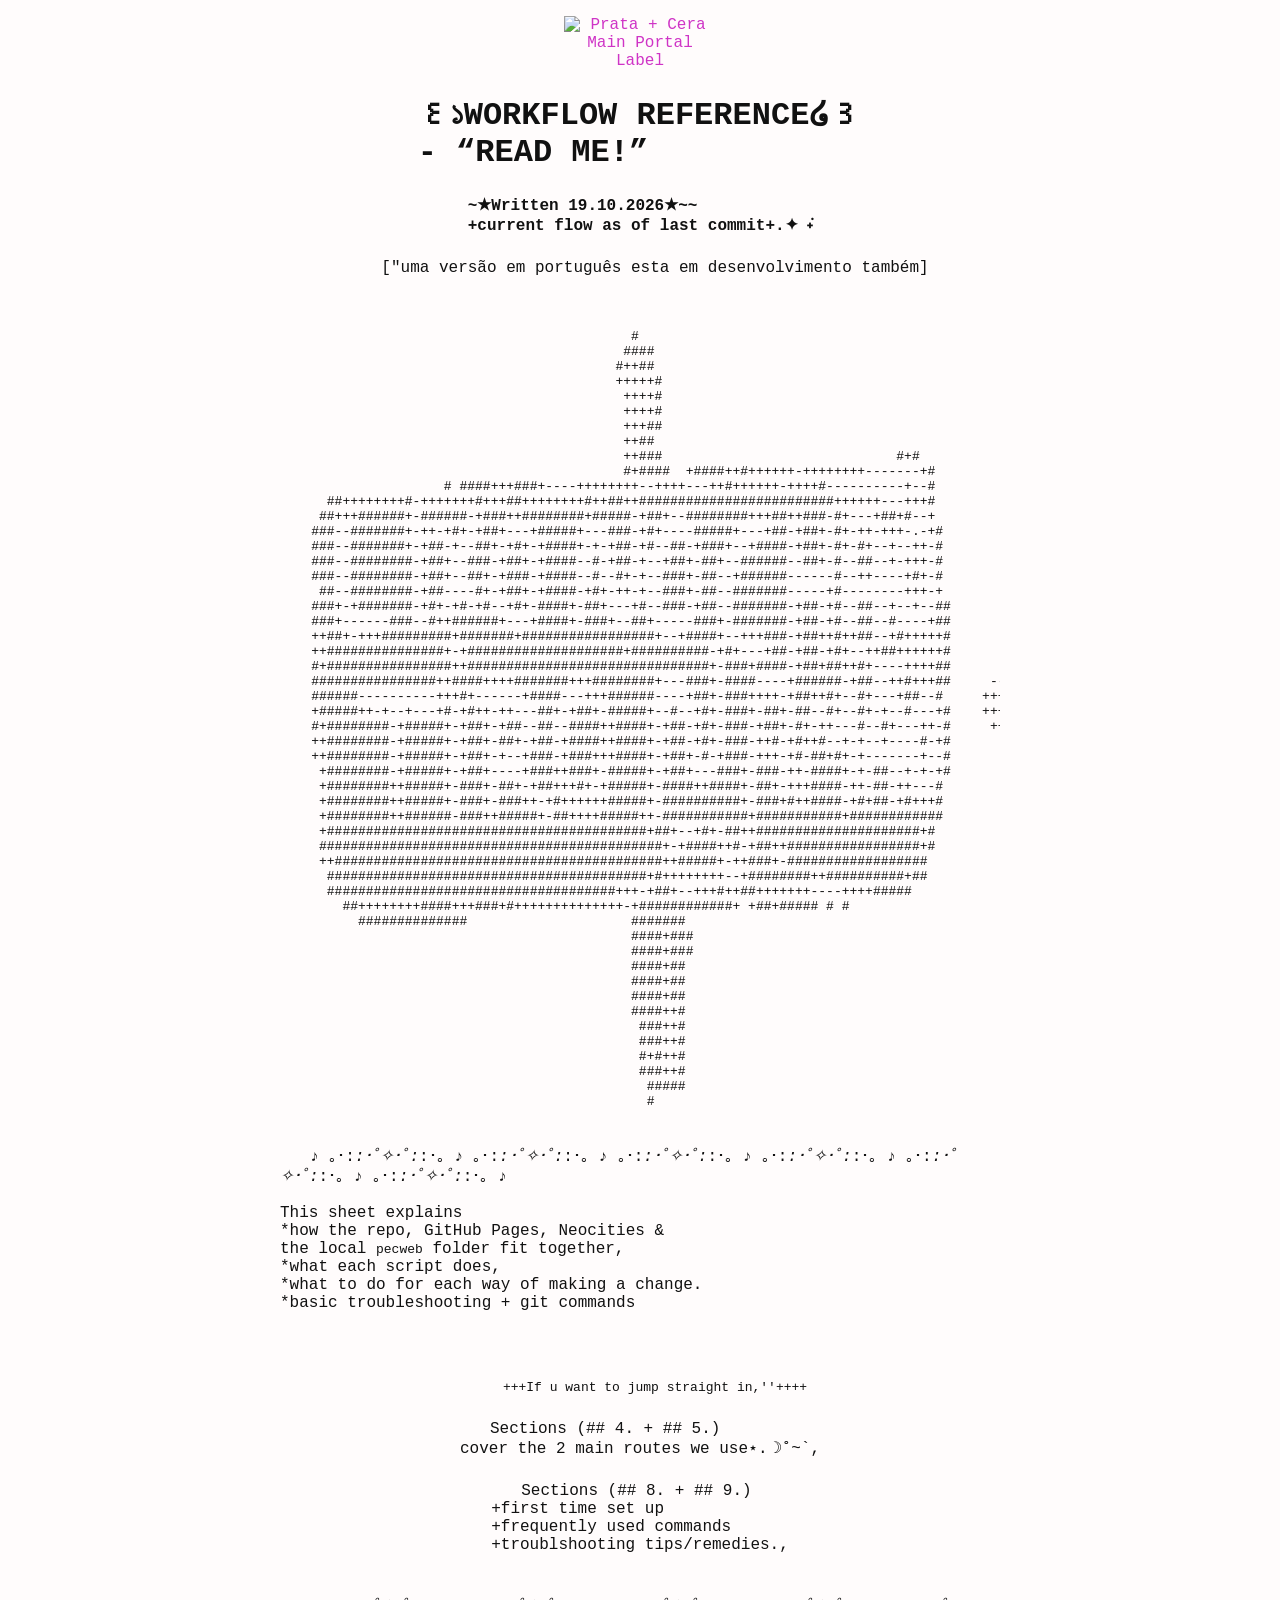
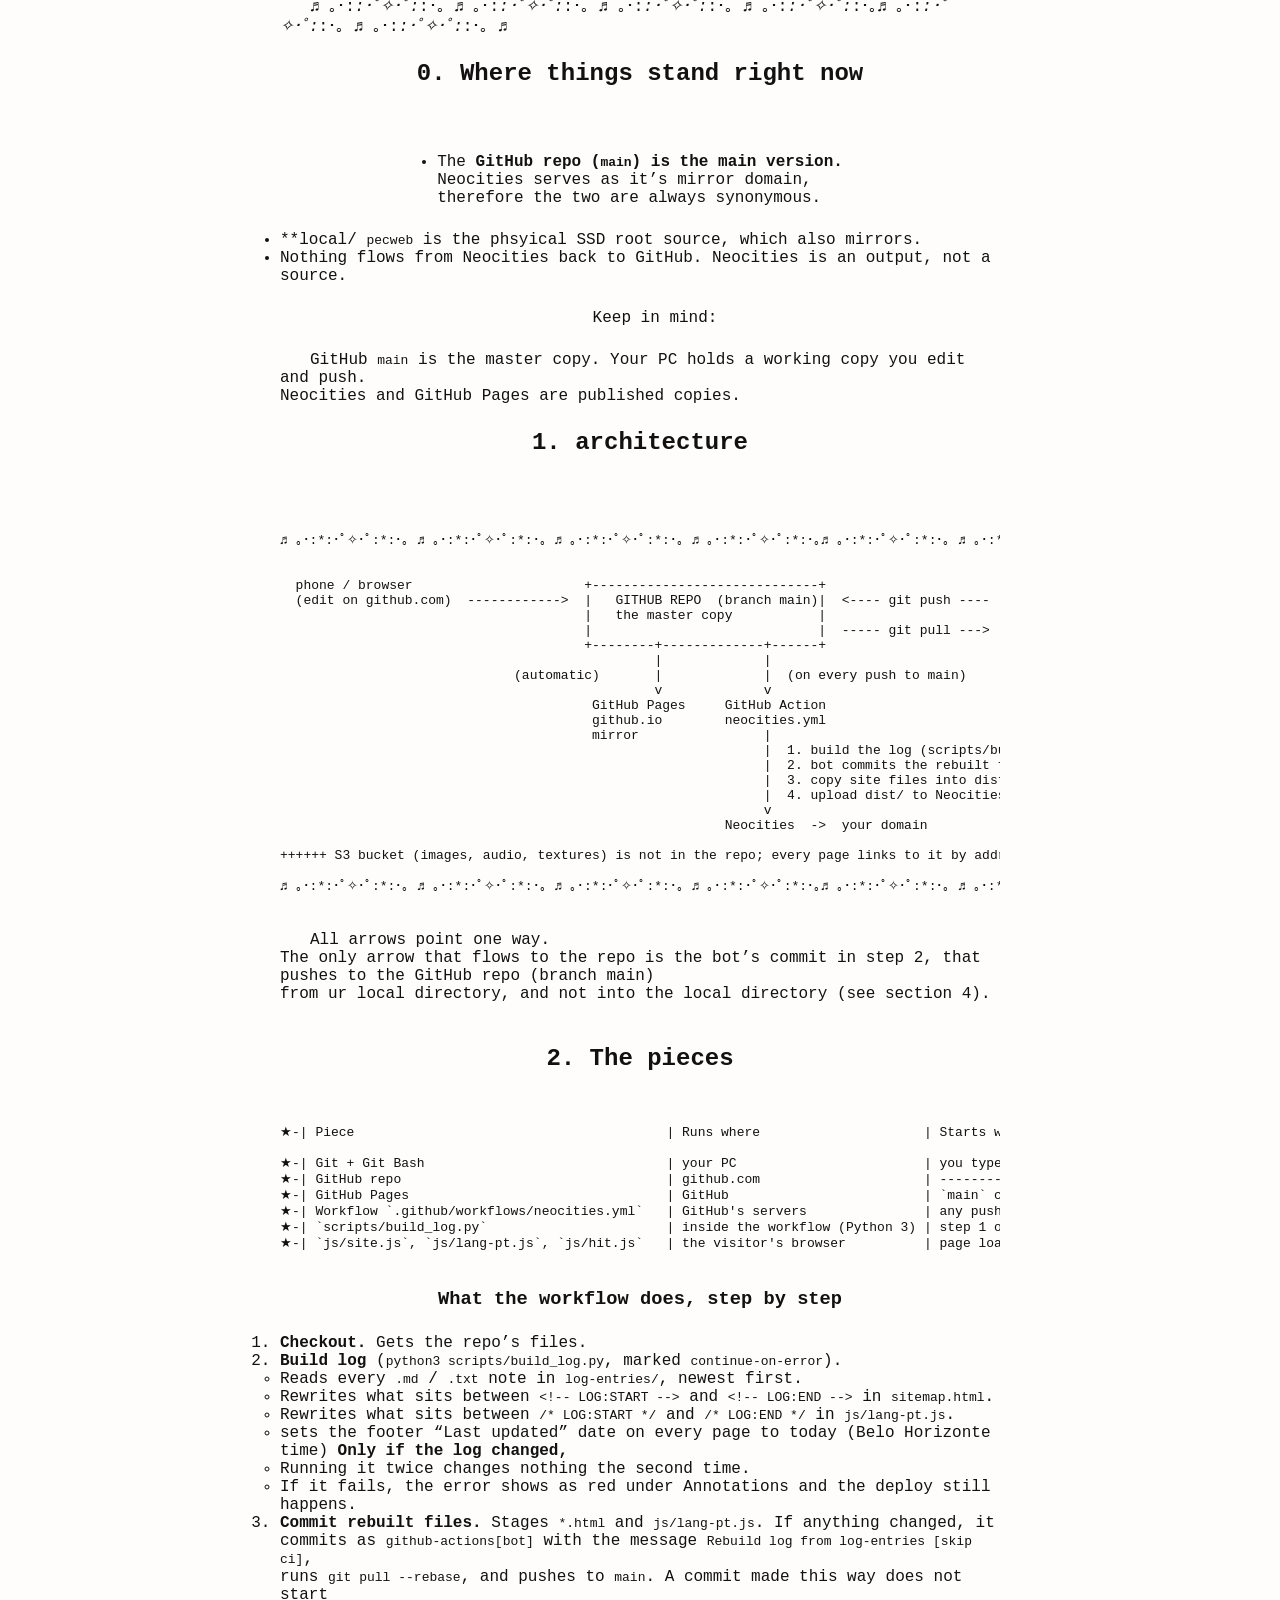
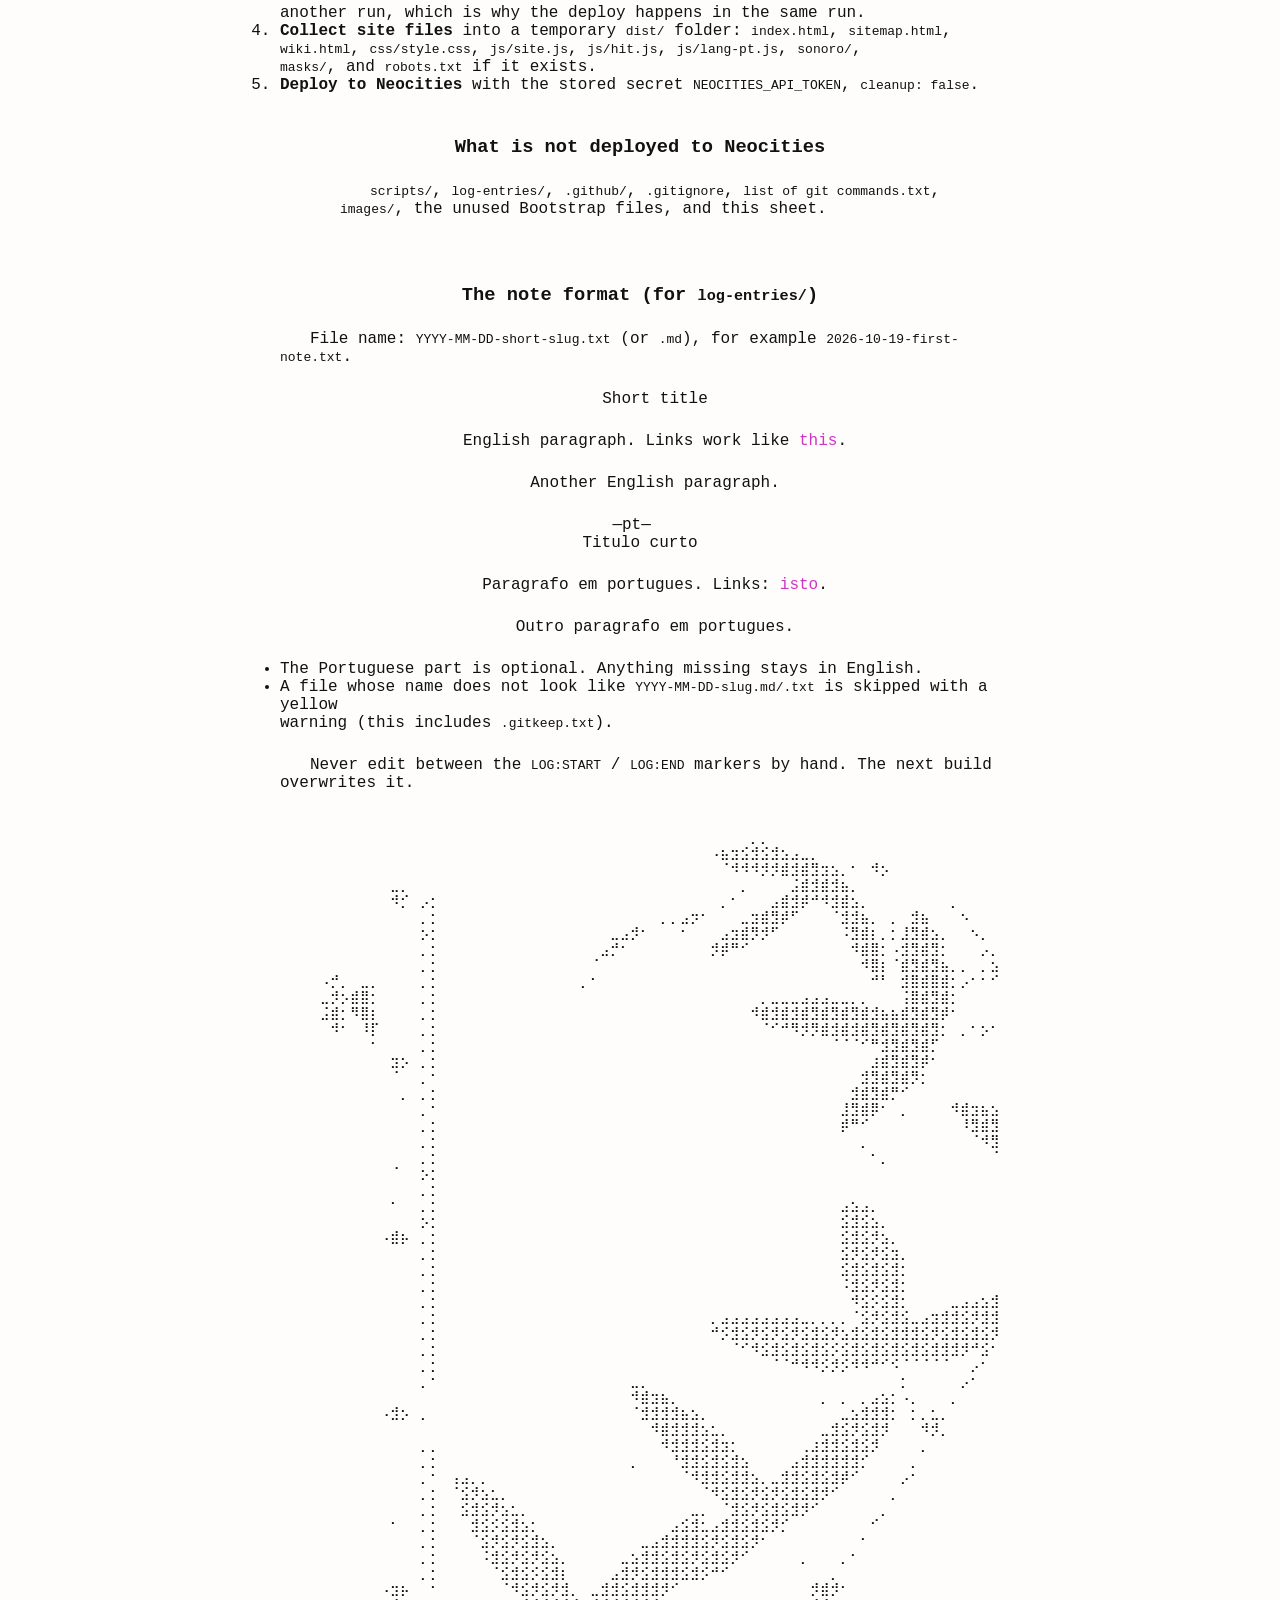
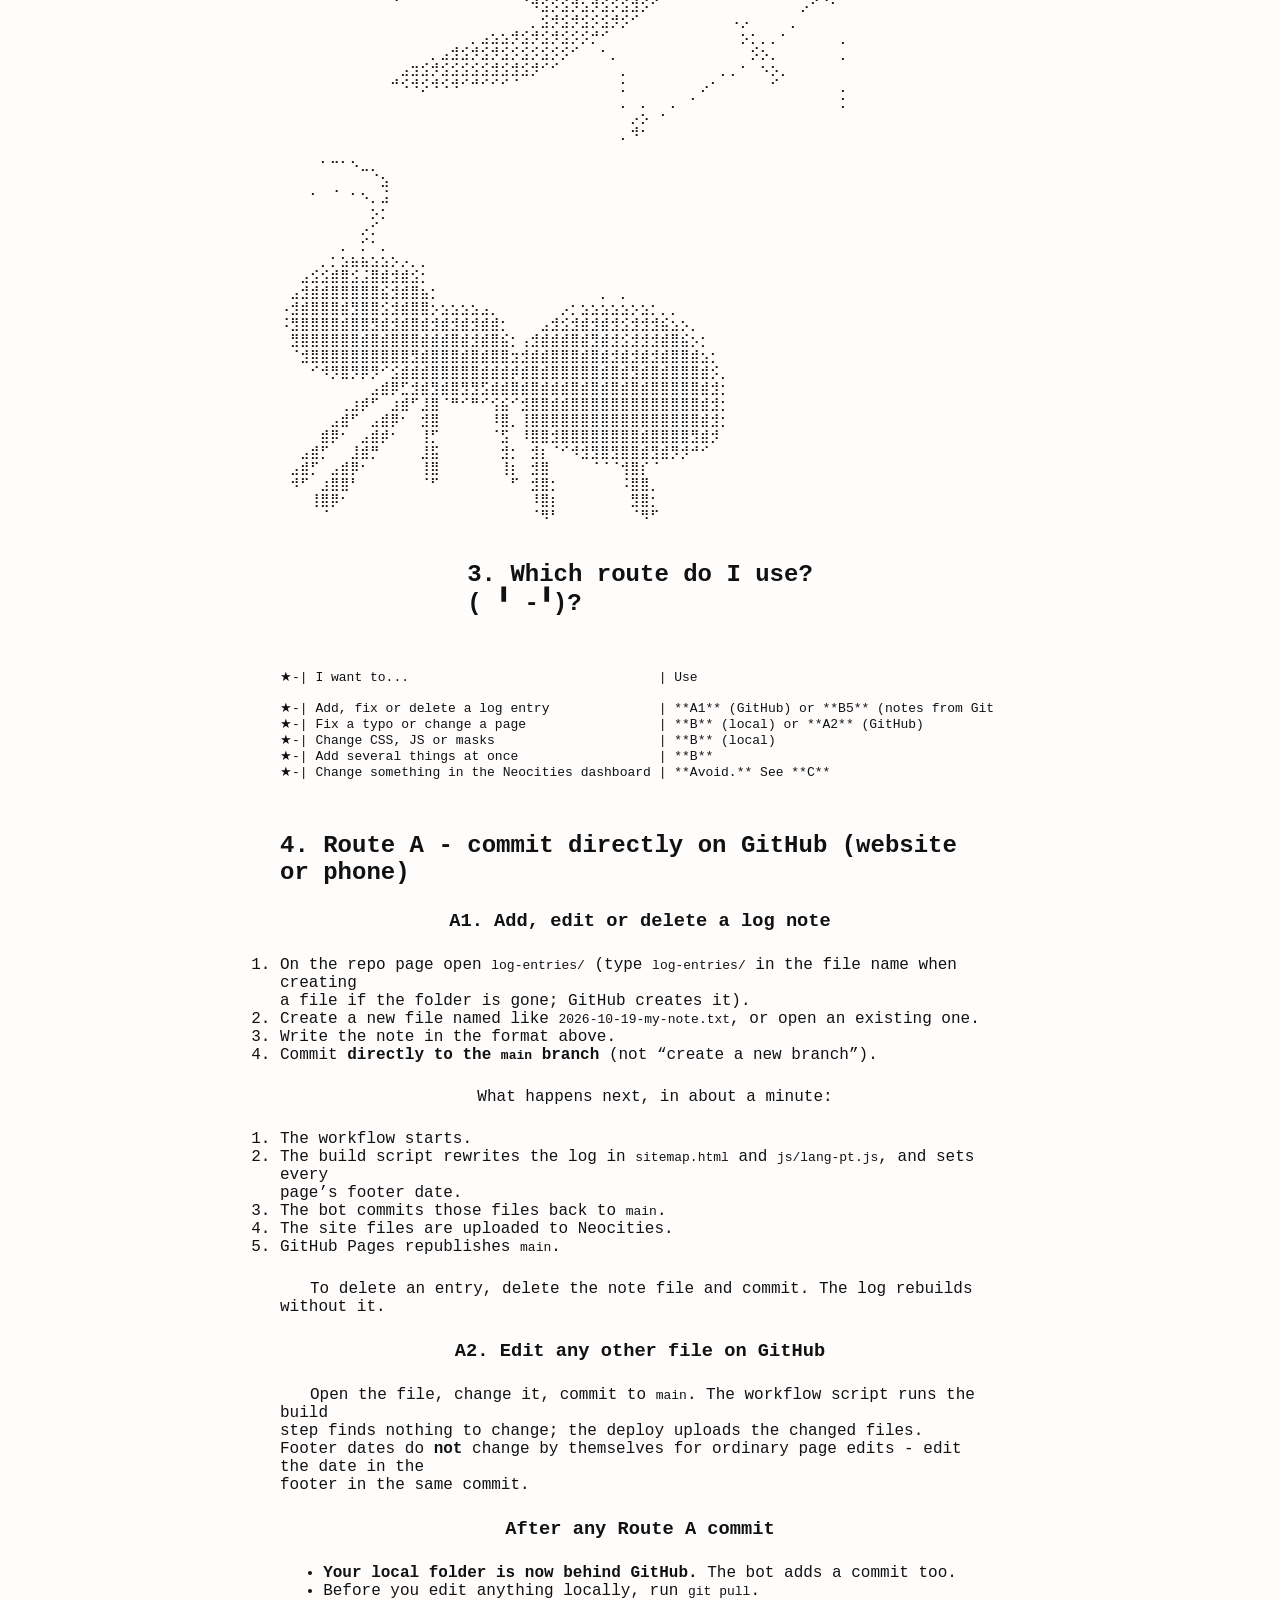
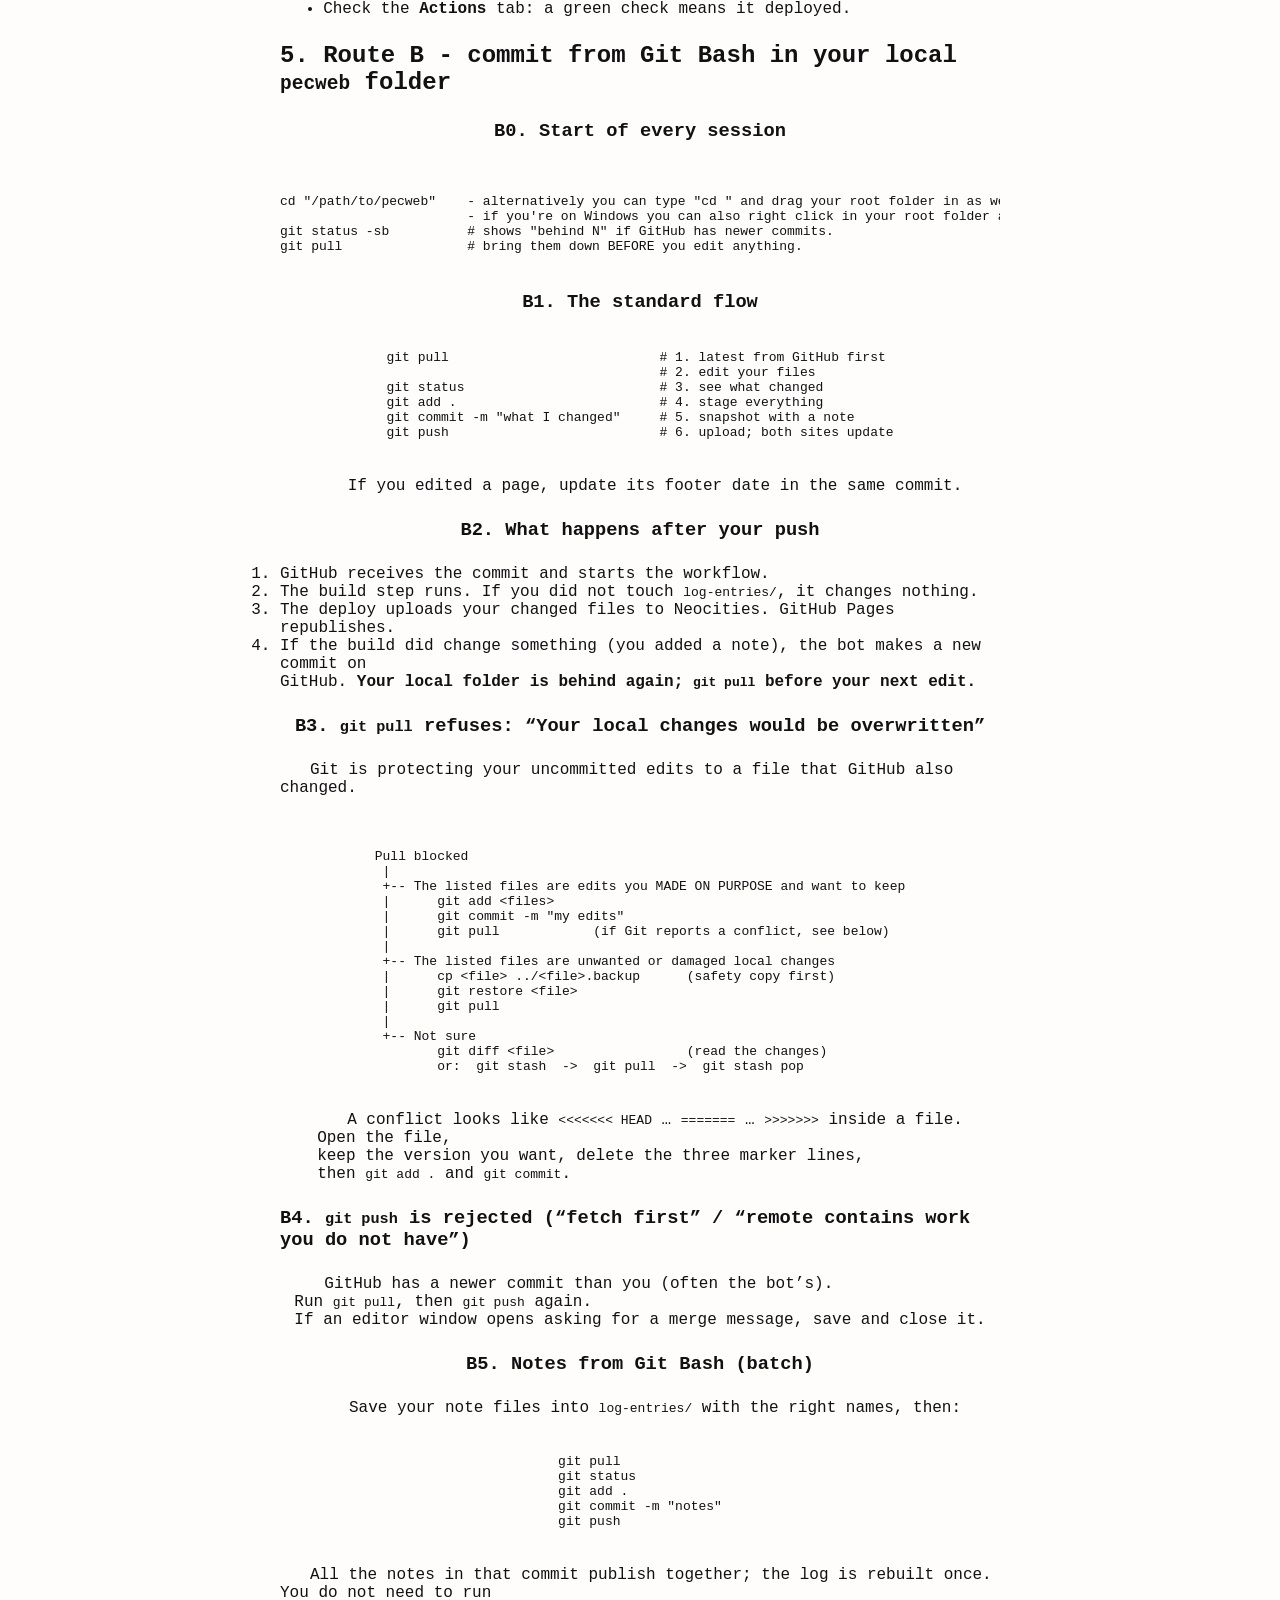
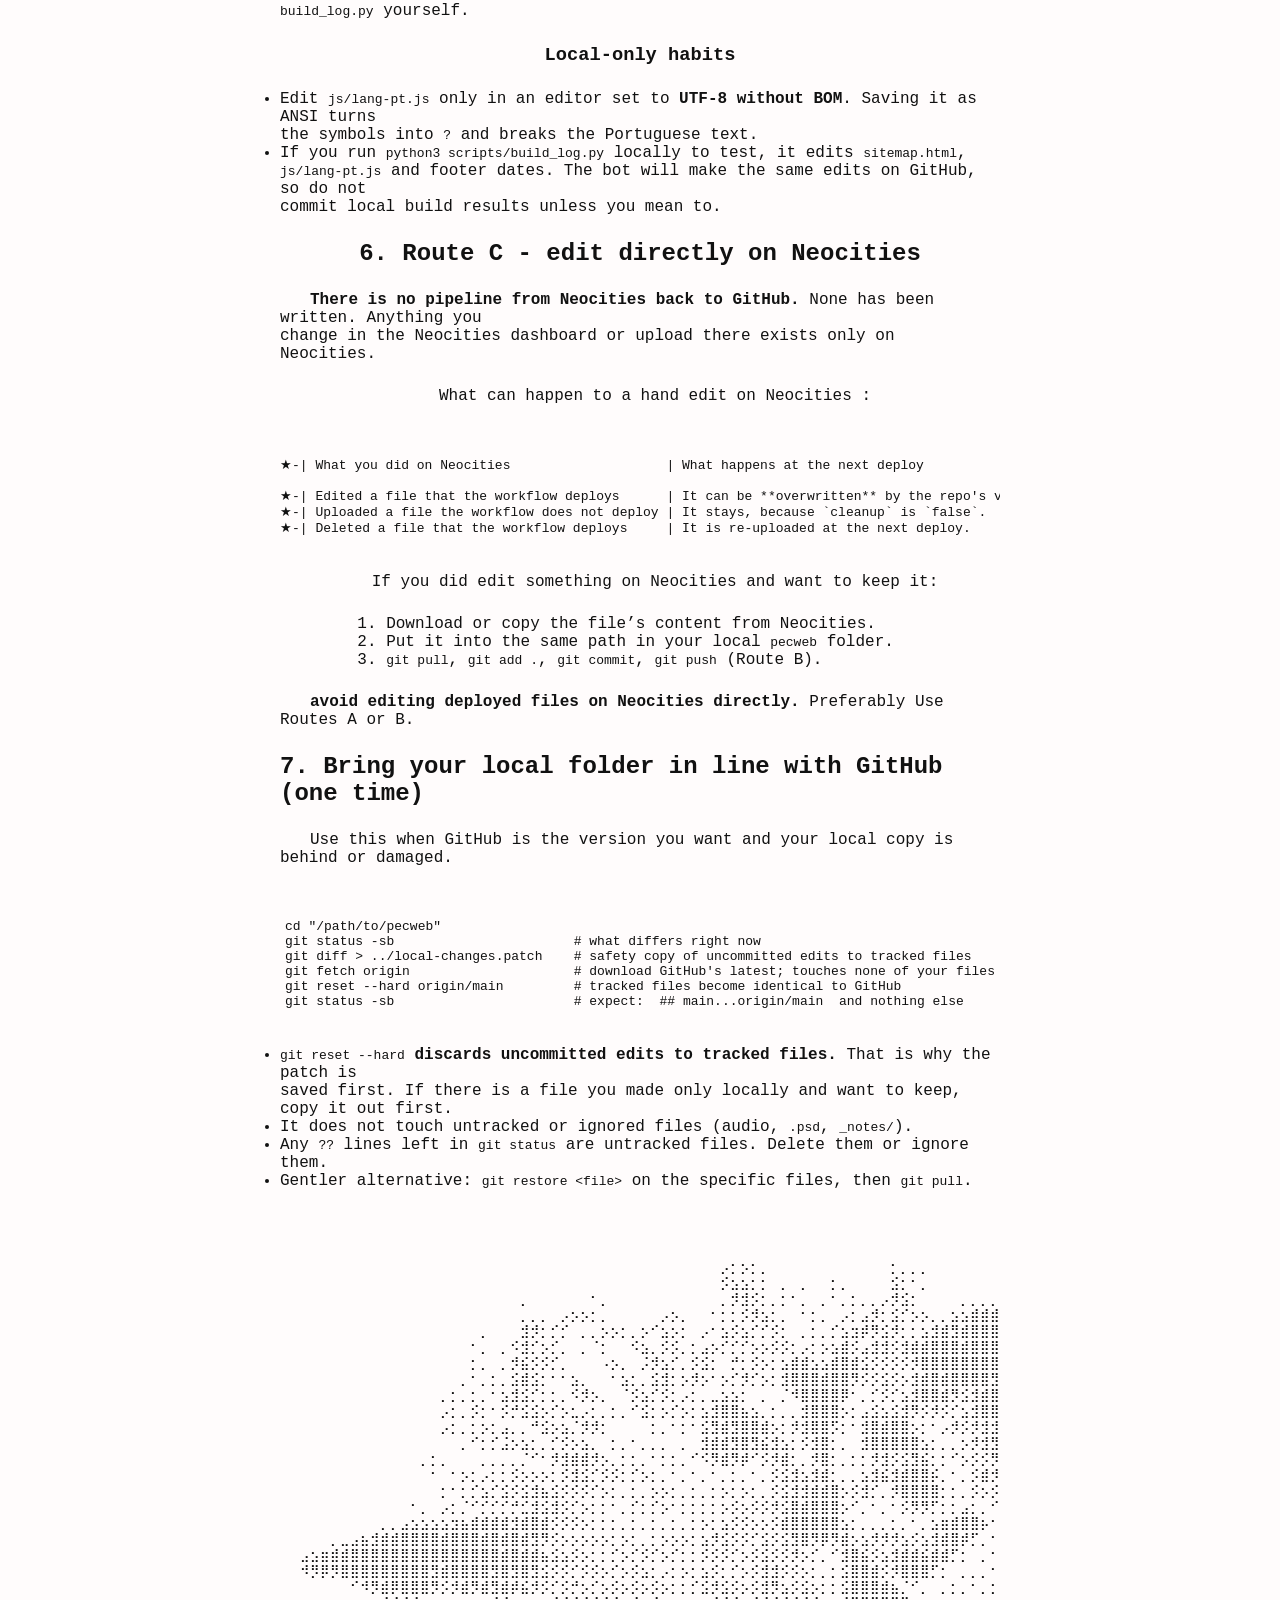
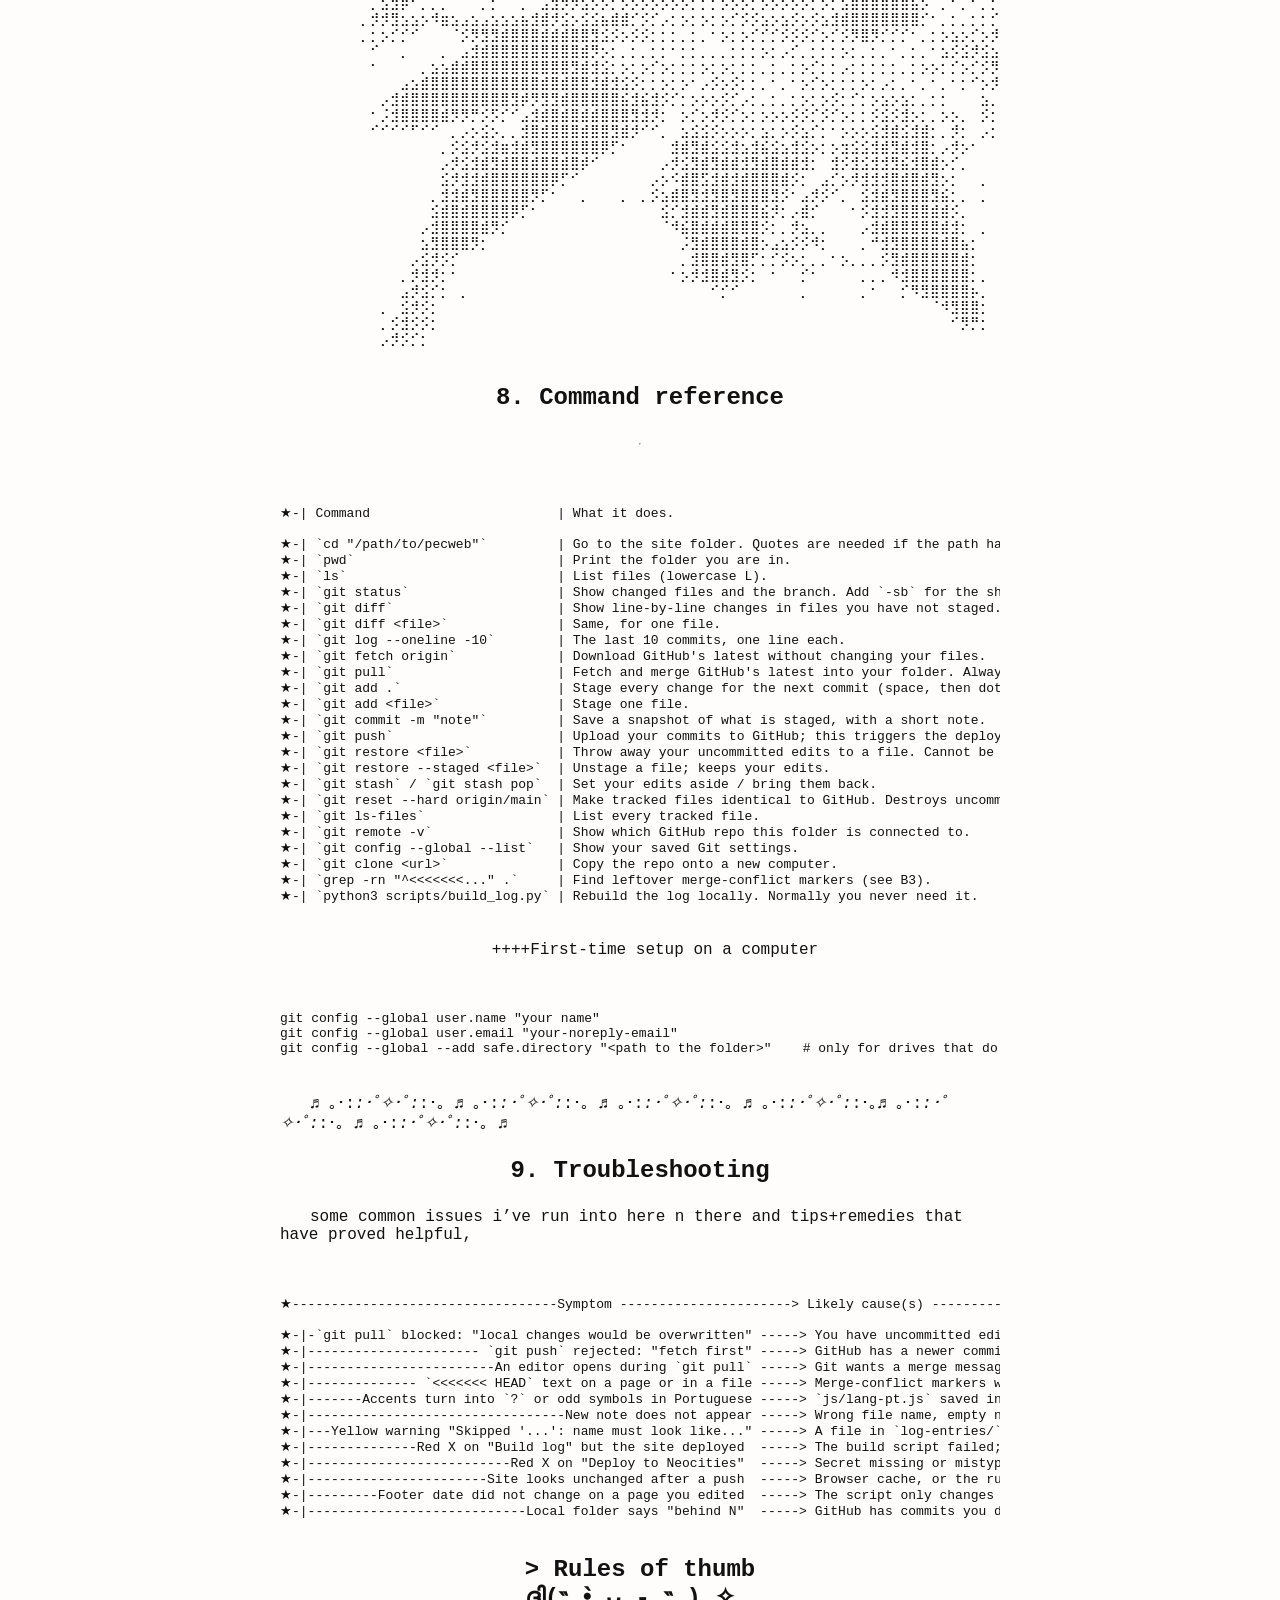
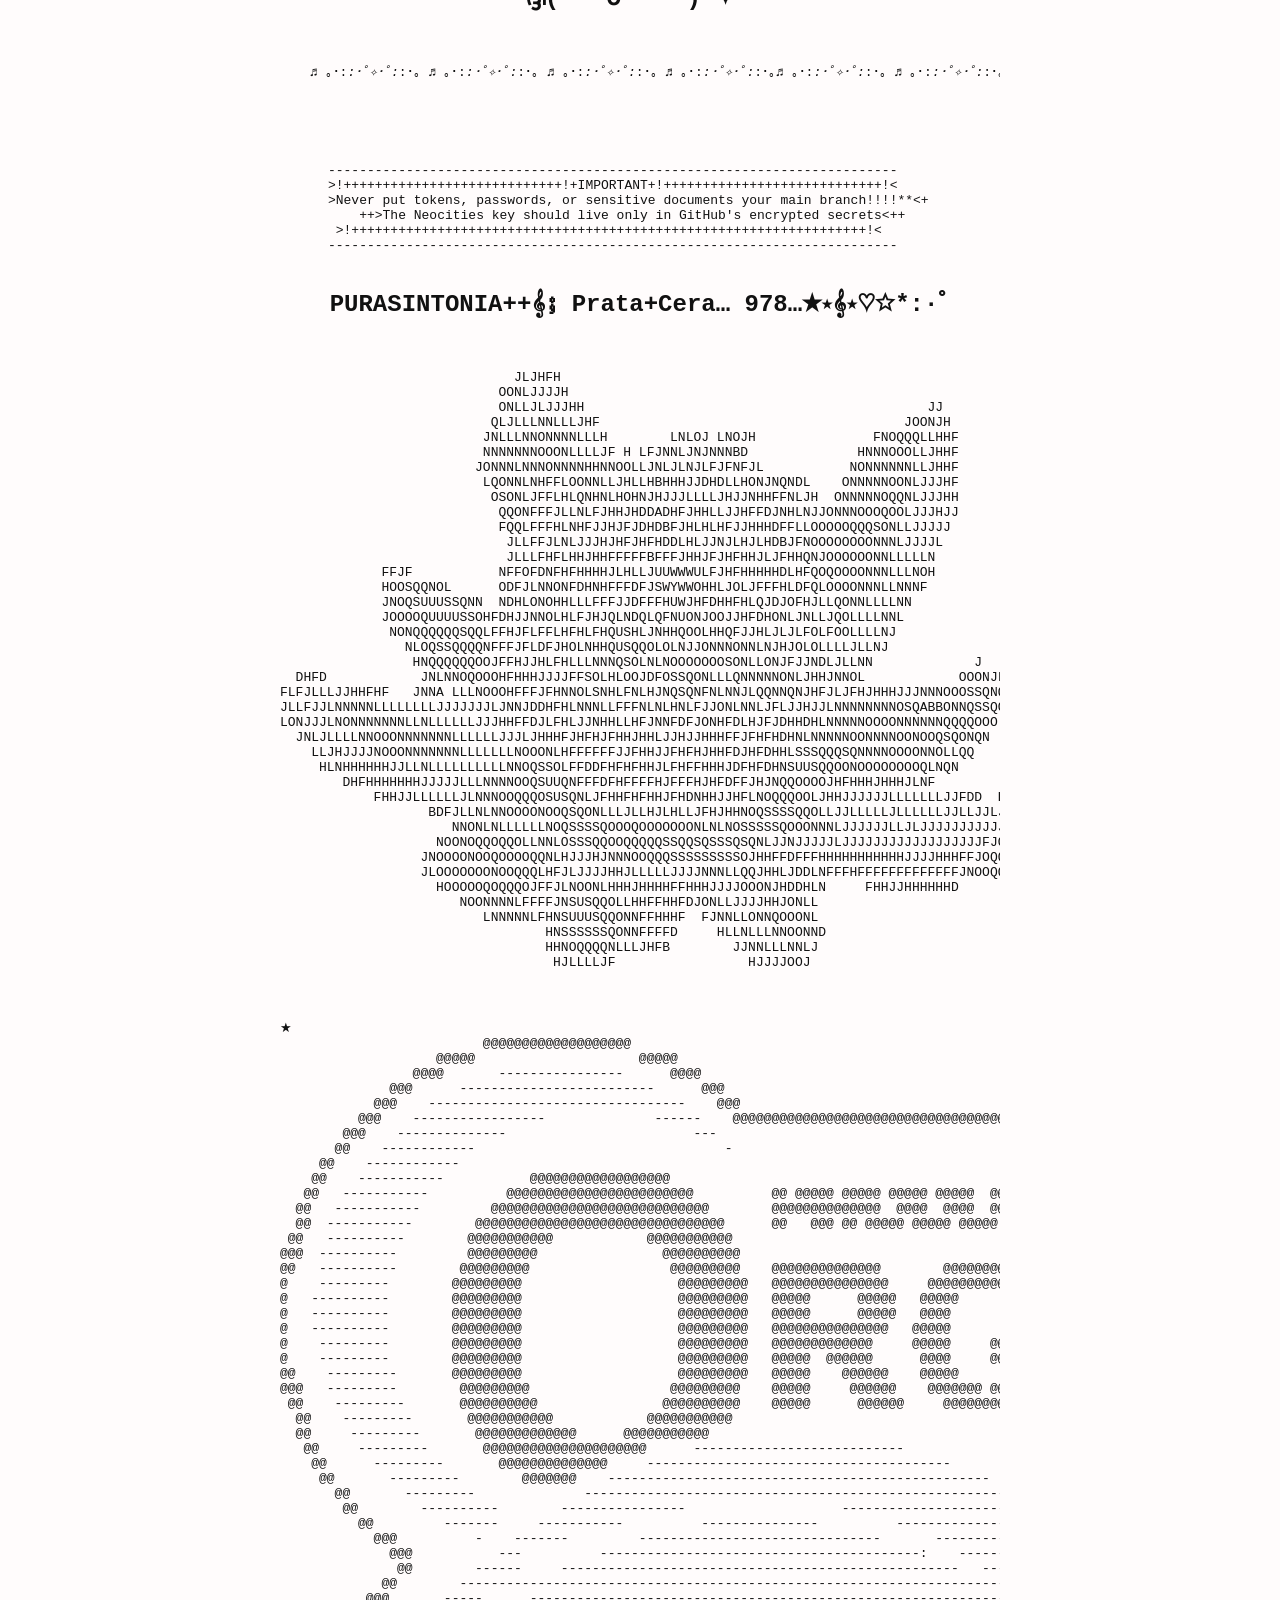
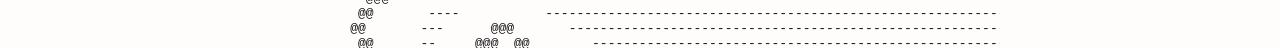
==== README.html @ ccb266ad "wiki slightly updated+readme.html staged" ====
﻿<!DOCTYPE html>
<html lang="en">

<head>
    <meta charset="utf-8" />
    <meta name="viewport" content="width=device-width, initial-scale=1" />
    <meta name="robots" content="index,follow" />

    <title data-i18n="readme">★ READ ME ★</title>

    <!-- Preconnect to external CDN hosts -->
    <link rel="preconnect" href="https://s3.pub2.infomaniak.cloud" crossorigin />

    <!-- External Stylesheet -->
    <link rel="stylesheet" href="css/style.css" />


    <!-- Apply saved theme/language before first paint (prevents a flash) -->
    <script>(function(){var d=document.documentElement,t,l;try{t=localStorage.getItem("theme");l=localStorage.getItem("lang")}catch(e){}d.dataset.theme=t==="dark"?"dark":"light";if(l==="pt"){d.dataset.lang="pt";d.lang="pt-BR"}})()</script>

    <!-- Favicon -->
    <link rel="icon" type="image/webp" href="https://s3.pub2.infomaniak.cloud/object/v1/AUTH_b5666b81a83f47b18640be9b02448960/PRATA%20E%20CERA%20-%20ARQUIVO%20DE%20WEB%20UI/WEBP_FONTE/passiflora%20edulis%20sims.webp" />
</head>

  <body>
    <script src="file:js/site.js"></script>
<main class="portal-container">
  

  <!-- Top Banner Node -->
  <header class="portal-header">
        <a href="./" data-mask="banner">
          <img class="inv" src="https://s3.pub2.infomaniak.cloud/object/v1/AUTH_b5666b81a83f47b18640be9b02448960/PRATA%20E%20CERA%20-%20ARQUIVO%20DE%20WEB%20UI/WEBP_FONTE/morokuia_rama_web.webp" alt="Prata + Cera Main Portal Label" data-i18n-alt="a_portal" title="home//casa" fetchpriority="high" decoding="async" />
        </a>
      </header>
	  
      <!-- Sitemap / Tree View Card -->

	
<h1 id="꒰১workflow-reference໒꒱---read-me">꒰১WORKFLOW REFERENCE໒꒱ <br>
- “READ ME!”</h1>
<h4 id="★written-19.10.2026★-current-flow-as-of-last-commit-to-this-md.✦-݁˖">~★Written 19.10.2026★~~ <br>
+current flow as of last commit+.✦ ݁˖</h4>
<p>["uma versão em português esta em desenvolvimento também]</p>

    
  <pre class="scroll-container"><code class="scroll-container">                                              
	                                     #                                                                                                    
                                            ####                                                                                                   
                                           #++##                                                                                                   
                                           +++++#                                                                                +--++#####+++
                                            ++++#                                                                             #++#######+++++++##
                                            ++++#                                                                          #++++++++++++++####++++#
                                            +++##                                                                        #+++###############+++++++
                                            ++##                                                                       +###++++++++++++++++##+#####
                                            ++###                              #+#                                   -+++#++++++#############+###++
                                            #+####  +####++#++++++-++++++++-------+#                                -+++++#######+##++#########+###
                     # ####+++###+----++++++++--++++---++#++++++-++++#----------+--#                               -+#++++##+++++####+++###+###+###
      ##++++++++#-+++++++#+++##++++++++#++##++#########################++++++---+++#                              +++#++##++++########+++######++++
     ##+++######+-######-+###++########+#####-+##+--########+++##++###-#+---+##+#--+                            ++++######+###+++++++###########+++
    ###--#######+-++-+#+-+##+---+#####+---###-+#+----#####+---+##-+##+-#+-++-+++-.-+#                         ++++####+++++++++#####++#####+######+
    ###--#######+-+##-+--##+-+#+-+####+-+-+##-+#--##-+###+--+####-+##+-#+-#+--+--++-#                      ++++++##+++###++##########+######+##+##+
    ###--########-+##+--###-+##+-+####--#-+##-+--+##+-##+--######--##+-#--##--+-+++-#                     --+##+++++###++#+++++###++##++####++#####
    ###--########-+##+--##+-+###-+####--#--#+-+--###+-##--+######------#--++----+#+-#                   --+#++++++##++++##++#++#++#++##++#####+####
     ##--########-+##----#+-+##+-+####-+#+-++-+--###+-##--#######-----+#--------+++-+                  --+++++++###+++##++##++++##+##+##+######+#+#
    ###+-+#######-+#+-+#-+#--+#+-####+-##+---+#--###-+##--#######-+##-+#--##--+--+--##               --+#++++++###++#+####+++++###++#++######+#+##+
    ###+------###--#++######+---+####+-###+--##+-----###+-#######-+##-+#--##--#----+##               -+#++++####+++##+##++++##+#+##+#++######+##+##
    ++##+-+++#########+#######+#################+--+####+--+++###-+##++#++##--+#+++++#              -+#+++###+++++##++##+####+++++++##++#####++#+-+
    ++###############+-+####################+##########-+#+---+##-+##-+#+--++##++++++#             -+++++##+++++##+++###+#########+++#+++#####++++#
    #+################++###############################+-###+####-+##+##++#+----++++##           -++++++##+++++#++++########++##++##+####++###++++#
    ################++####++++#######+++########+---###+-####----+######-+##--++#+++##     ------+#######++++++++####++###++##+++#+##++###++###++++
    ######----------+++#+------+####---+++######----+##+-###++++-+##++#+--#+---+##--#     ++++++++++#####++#+++#+++#+++++++#####+#++++++##+++#+---+
    +#####++-+--+---+#-+#++-++---##+-+##+-#####+--#--+#+-###+-##+-##--#+--#+-+--#---+#    ++++++++++++###++++#+++++#++++   +#+++#######+++----++---
    #+########-+#####+-+##+-+##--##--####++####+-+##-+#+-###-+##+-#+-++---#--#+---++-#     ++++++++++++##++++++--+++++++    -+++++#++--+#+---##++++
    ++########-+#####+-+##+-##+-+##-+####++####+-+##-+#+-###-++#-+#++#--+-+--+----#-+#       ++++++++++++++++++##+--++++    ++######+-+#+---+#+++++
    ++########-+#####+-+##+-+--+###-+###+++####+-+##+-#-+###-+++-+#-##+#+-+-------+--#        +++++++++++++++++##+++++++     -#+##++-----+#+++++###
     +########-+#####+-+##+----+###++###+-#####+-+##+---###+-###-++-####+-+-##--+-+-+#         +++++++++++++++##++++#+++     -+-+++-+++--+##++++#++
     +########++#####+-###+-##+-+##+++#+-+#####+-####++####+-##+-+++####-++-##-++---#          ++++++++++++++#+++######+     --+##--#+++-+##+###+--
     +########++#####+-###+-###++-+#++++++#####+-##########+-###+#++####-+#+##-+#+++#          ++++++++++#++##+++#++####+    --+##---+#+++-+++##+-+
     +########++######-###++#####+-##++++#####++-###########+###########+############           ++++++++++++#+++##+++++#+    ---+++-+##++##+++++++-
     +#########################################+##+--+#+-##++#####################+#             +++++++++###+-+#+-----++++  +++++++-+++####++###++
     ############################################+-+####++#-+##++#################+#             ++++++++###+--##++----------+++-+-#+--#####++###+#
     ++##########################################++#####+-++###+-##################               +++++####++++##+---++------+###+-+##++###+++++++#
      #########################################+#++++++++--+########++##########+##                ++++######++#+++++##++++++++++#--+#++++#+++###++
      #####################################+++-+##+--+++#++##+++++++----++++#####                   +++++#######+++++#####++###++++#+##+++##++#####
        ##++++++++####+++###+#++++++++++++++-+############+ +##+##### # #                             +++++#####++++++++++#+++++++++##+#++##++#####
          ##############                     #######                                                     +########+++#####++++###+--+++##+##++###++
                                             ####+###                                                       +###++++++ ##++#++++##+##++###++###++++
                                             ####+###                                                        #######   +++++##+++##+##+###++####++#
                                             ####+##                                                                  ++++-++++####+++++###+####++#
                                             ####+##                                                               ++++++++++#####+++++#####++##++#
                                             ####+##                                                     ----------++--++-++++++#############+####+
                                             ####++#                                                   ------+--------++--+++++###++++#############
                                              ###++#                                                   ------+++++++-------+++-+--+++##+###########
                                              ###++#                                                    ++++++++++-----------+++++-+---+##+########
                                              #+#++#                                                       #++####--+++--------+++-++-++###########
                                              ###++#                                                              +++++++-++++-+----#++++#++#++####
                                               #####                                                                    #+-              ++++#++###
                                               #                                                                                                +##
</code></pre>
<p>♪ ｡･:<em>:･ﾟ✧･ﾟ:</em>:･｡ ♪ ｡･:<em>:･ﾟ✧･ﾟ:</em>:･｡ ♪ ｡･:<em>:･ﾟ✧･ﾟ:</em>:･｡ ♪ ｡･:<em>:･ﾟ✧･ﾟ:</em>:･｡ ♪ ｡･:<em>:･ﾟ✧･ﾟ:</em>:･｡ ♪ ｡･:<em>:･ﾟ✧･ﾟ:</em>:･｡ ♪<br><br>
This sheet explains<br>
*how the repo, GitHub Pages, Neocities &amp;<br>
the local <code>pecweb</code> folder fit together,<br>
*what each script does,<br>
*what to do for each way of making a change.<br>
*basic troubleshooting + git commands</p><br>
	  
<p><code>+++If u want to jump straight in,''++++</code></p>
<blockquote>
<p>Sections (## 4. + ## 5.)<br>
cover the 2 main routes we use⋆.☽˚~`,</p>
</blockquote>
<blockquote>
<p>Sections (## 8. + ## 9.)<br>
+first time set up<br>
+frequently used commands<br>
+troublshooting tips/remedies.,</p><br>
</blockquote>
<p>♬ ｡･:<em>:･ﾟ✧･ﾟ:</em>:･｡ ♬ ｡･:<em>:･ﾟ✧･ﾟ:</em>:･｡ ♬ ｡･:<em>:･ﾟ✧･ﾟ:</em>:･｡ ♬ ｡･:<em>:･ﾟ✧･ﾟ:</em>:･｡♬ ｡･:<em>:･ﾟ✧･ﾟ:</em>:･｡ ♬ ｡･:<em>:･ﾟ✧･ﾟ:</em>:･｡ ♬</p>
<h2 id="where-things-stand-right-now">0. Where things stand right now</h2><br>
<ul>
<li>The <strong>GitHub repo (<code>main</code>) is the main version.</strong><br>
Neocities serves as it’s mirror domain,<br>
therefore the two are always synonymous.</li>
</ul>
<ul>
<li>**local/ <code>pecweb</code> is the phsyical SSD root source, which also mirrors.</li>
<li>Nothing flows from Neocities back to GitHub. Neocities is an output, not a source.</li>
</ul>
<p>Keep in mind:</p>
<blockquote>
<p>GitHub <code>main</code> is the master copy. Your PC holds a working copy you edit and push.<br>
Neocities and GitHub Pages are published copies.</p>
</blockquote>
<h2 id="architecture">1. architecture</h2>
	  <div class="container-fluid">
</div>
<pre class="scroll-container"><code class="scroll-container">
♬ ｡･:*:･ﾟ✧･ﾟ:*:･｡ ♬ ｡･:*:･ﾟ✧･ﾟ:*:･｡ ♬ ｡･:*:･ﾟ✧･ﾟ:*:･｡ ♬ ｡･:*:･ﾟ✧･ﾟ:*:･｡♬ ｡･:*:･ﾟ✧･ﾟ:*:･｡ ♬ ｡･:*:･ﾟ✧･ﾟ:*:･｡ ♬


  phone / browser                      +-----------------------------+
  (edit on github.com)  ------------&gt;  |   GITHUB REPO  (branch main)|  &lt;---- git push ----  local pecweb
                                       |   the master copy           |
                                       |                             |  ----- git pull ---&gt;  (Git Bash)
                                       +--------+-------------+------+  
                                                |             |
                              (automatic)       |             |  (on every push to main)
                                                v             v
                                        GitHub Pages     GitHub Action
                                        github.io        neocities.yml
                                        mirror                |
                                                              |  1. build the log (scripts/build_log.py)
                                                              |  2. bot commits the rebuilt files back to main
                                                              |  3. copy site files into dist/
                                                              |  4. upload dist/ to Neocities
                                                              v
                                                         Neocities  -&gt;  your domain

++++++ S3 bucket (images, audio, textures) is not in the repo; every page links to it by address.+++++++++

♬ ｡･:*:･ﾟ✧･ﾟ:*:･｡ ♬ ｡･:*:･ﾟ✧･ﾟ:*:･｡ ♬ ｡･:*:･ﾟ✧･ﾟ:*:･｡ ♬ ｡･:*:･ﾟ✧･ﾟ:*:･｡♬ ｡･:*:･ﾟ✧･ﾟ:*:･｡ ♬ ｡･:*:･ﾟ✧･ﾟ:*:･｡ ♬
</code></pre>
<blockquote>
<p>All arrows point one way.<br>
The only arrow that flows to the repo is the bot’s commit in step 2, that pushes to the GitHub repo (branch main)<br>
from ur local directory, and not into the local directory (see section 4).</p><br>
	
</blockquote>
<h2 id="the-pieces">2. The pieces</h2>
<pre class="scroll-container"><code class="scroll-container">
★-| Piece                                        | Runs where                     | Starts when                                      | What it does.

★-| Git + Git Bash                               | your PC                        | you type a command                               | Tracks changes; sends them to GitHub and fetches them back.
★-| GitHub repo                                  | github.com                     | --------                                         | Stores every file and the full history.
★-| GitHub Pages                                 | GitHub                         | `main` changes                                   | Publishes the repo's top folder at the github.io address.
★-| Workflow `.github/workflows/neocities.yml`   | GitHub's servers               | any push to `main`, or the "Run workflow" button | Builds the log, commits it back, deploys to Neocities.
★-| `scripts/build_log.py`                       | inside the workflow (Python 3) | step 1 of the workflow                           | Rebuilds the log from `log-entries/`.                     
★-| `js/site.js`, `js/lang-pt.js`, `js/hit.js`   | the visitor's browser          | page load                                        | Theme and language buttons, Portuguese text, click areas. Not part of any pipeline.
</code ></pre>
<h3 id="what-the-workflow-does-step-by-step">What the workflow does, step by step</h3>
<ol>
<li><strong>Checkout.</strong> Gets the repo’s files.</li>
<li><strong>Build log</strong> (<code>python3 scripts/build_log.py</code>, marked <code>continue-on-error</code>).
<ul>
<li>Reads every <code>.md</code> / <code>.txt</code> note in <code>log-entries/</code>, newest first.</li>
<li>Rewrites what sits between <code>&lt;!-- LOG:START --&gt;</code> and <code>&lt;!-- LOG:END --&gt;</code> in <code>sitemap.html</code>.</li>
<li>Rewrites what sits between <code>/* LOG:START */</code> and <code>/* LOG:END */</code> in <code>js/lang-pt.js</code>.</li>
<li>sets the footer “Last updated” date on every page to today (Belo Horizonte time) <strong>Only if the log changed,</strong></li>
<li>Running it twice changes nothing the second time.</li>
<li>If it fails, the error shows as red under Annotations and the deploy still happens.</li>
</ul>
</li>
<li><strong>Commit rebuilt files.</strong> Stages <code>*.html</code> and <code>js/lang-pt.js</code>. If anything changed, it<br>
commits as <code>github-actions[bot]</code> with the message <code>Rebuild log from log-entries [skip ci]</code>,<br>
runs <code>git pull --rebase</code>, and pushes to <code>main</code>. A commit made this way does not start<br>
another run, which is why the deploy happens in the same run.</li>
<li><strong>Collect site files</strong> into a temporary <code>dist/</code> folder: <code>index.html</code>, <code>sitemap.html</code>,<br>
<code>wiki.html</code>, <code>css/style.css</code>, <code>js/site.js</code>, <code>js/hit.js</code>, <code>js/lang-pt.js</code>, <code>sonoro/</code>,<br>
<code>masks/</code>, and <code>robots.txt</code> if it exists.</li>
<li><strong>Deploy to Neocities</strong> with the stored secret <code>NEOCITIES_API_TOKEN</code>, <code>cleanup: false</code>.</li><br>
</ol>
<h3 id="what-is-not-deployed-to-neocities">What is not deployed to Neocities</h3>
<p><code>scripts/</code>, <code>log-entries/</code>, <code>.github/</code>, <code>.gitignore</code>, <code>list of git commands.txt</code>,<br>
<code>images/</code>, the unused Bootstrap files, and this sheet.</p><br>
	  
<h3 id="the-note-format-for-log-entries">The note format (for <code>log-entries/</code>)</h3>
<p>File name: <code>YYYY-MM-DD-short-slug.txt</code> (or <code>.md</code>), for example <code>2026-10-19-first-note.txt</code>.</p>
<p>Short title</p>
<p>English paragraph. Links work like <a href="https://example.com">this</a>.</p>
<p>Another English paragraph.</p>
<p>—pt—<br>
Titulo curto</p>
<p>Paragrafo em portugues. Links: <a href="https://example.com">isto</a>.</p>
<p>Outro paragrafo em portugues.</p>
<ul>
<li>The Portuguese part is optional. Anything missing stays in English.</li>
<li>A file whose name does not look like <code>YYYY-MM-DD-slug.md/.txt</code> is skipped with a yellow<br>
warning (this includes <code>.gitkeep.txt</code>).</li>
</ul>
<blockquote>
<p>Never edit between the <code>LOG:START</code> / <code>LOG:END</code> markers by hand. The next build overwrites it.</p>
</blockquote>
<pre class="scroll-container"><code class="scroll-container">⠀⠀⠀⠀⠀⠀⠀⠀⠀⠀⠀⠀⠀⠀⠀⠀⠀⠀⠀⠀⠀⠀⠀⠀⠀⠀⠀⠀⠀⠀⠀⠀⠀⠀⠀⠀⠀⠀⠀⠀⠀⠀⠀⠀⠀⠀⠀⡀⡀⠀⠀⠀⠀⠀⠀⠀⠀⠀⠀⠀⠀⠀⠀⠀⠀⠀⠀⠀⠀⠀⠀⠀⠀⠀⠀⠀⠀⠀⠀⠀⠀⠀⠀⠀⠀⠀⠀⠀⠀⠀⠀⠀⠀⠀⠀⠀⠀⠀⠀⠀
⠀⠀⠀⠀⠀⠀⠀⠀⠀⠀⠀⠀⠀⠀⠀⠀⠀⠀⠀⠀⠀⠀⠀⠀⠀⠀⠀⠀⠀⠀⠀⠀⠀⠀⠀⠀⠀⠀⠀⠀⠀⠀⠀⠠⣦⣲⣪⣺⣪⣺⣢⣠⣀⡀⠀⠀⠀⠀⠀⠀⠀⠀⠀⠀⠀⠀⠀⠀⠀⠀⠀⠀⠀⠀⠀⠀⠀⠀⠀⠀⠀⠀⠀⠀⠀⠀⠀⠀⠀⠀⠀⠀⠀⠀⠀⠀⠀⠀⠀⠀
⠀⠀⠀⠀⠀⠀⠀⠀⠀⠀⠀⠀⠀⠀⠀⠀⠀⠀⠀⠀⠀⠀⠀⠀⠀⠀⠀⠀⠀⠀⠀⠀⠀⠀⠀⠀⠀⠀⠀⠀⠀⠀⠀⠀⠈⠺⠺⠺⡺⡺⣾⣺⣾⣻⣲⣢⡀⠂⠀⠺⡢⠀⠀⠀⠀⠀⠀⠀⠀⠀⠀⠀⠀⠀⠀⠀⠀⠀⠀⠀⠀⠀⠀⠀⠀⠀⠀⠀⠀⠀⠀⠀⠀⠀⠀⠀⠀⠀⠀⠀
⠀⠀⠀⠀⠀⠀⠀⠀⠀⠀⠀⣀⡀⠀⠀⠀⠀⠀⠀⠀⠀⠀⠀⠀⠀⠀⠀⠀⠀⠀⠀⠀⠀⠀⠀⠀⠀⠀⠀⠀⠀⠀⠀⠀⠀⠀⡀⠀⠀⠀⠀⣨⣾⣺⣾⣺⣦⡀⠀⠀⠀⠀⠀⠀⠀⠀⠀⠀⠀⠀⠀⠀⠀⠀⠀⠀⠀⠀⠀⠀⠀⠀⠀⠀⠀⠀⠀⠀⠀⠀⠀⠀⠀⠀⠀⠀⠀⠀⠀⠀
⠀⠀⠀⠀⠀⠀⠀⠀⠀⠀⠀⠺⡊⠀⡠⡂⠀⠀⠀⠀⠀⠀⠀⠀⠀⠀⠀⠀⠀⠀⠀⠀⠀⠀⠀⠀⠀⠀⠀⠀⠀⠀⠀⠀⡀⠂⠀⠀⠀⣠⣾⣺⡾⠚⠺⣺⣾⣢⡀⠀⠀⠀⠀⠀⠀⠀⠀⡀⠀⠀⠀⠀⠀⠀⠀⠀⠀⠀⠀⠀⠀⠀⠀⠀⠀⠀⠀⠀⠀⠀⠀⠀⠀⠀⠀⠀⠀⠀⠀⠀
⠀⠀⠀⠀⠀⠀⠀⠀⠀⠀⠀⠀⠀⠀⡀⡂⠀⠀⠀⠀⠀⠀⠀⠀⠀⠀⠀⠀⠀⠀⠀⠀⠀⠀⠀⠀⠀⠀⡀⡀⣠⡲⠂⠀⠀⠀⣀⣲⣾⣻⡾⠋⠀⠀⠀⠈⣺⣺⣦⡀⠀⡀⠀⣺⣦⠀⠀⠀⠢⠀⠀⠀⠀⠀⠀⠀⠀⠀⠀⠀⠀⠀⠀⠀⠀⠀⠀⠀⠀⠀⠀⠀⠀⠀⠀⠀⠀⠀⠀⠀
⠀⠀⠀⠀⠀⠀⠀⠀⠀⠀⠀⠀⠀⠀⡢⡂⠀⠀⠀⠀⠀⠀⠀⠀⠀⠀⠀⠀⠀⠀⠀⠀⠀⣀⣠⡺⠂⠀⠀⠀⠂⠀⠀⠀⣠⣲⣾⡻⡺⠋⠀⠀⠀⠀⠀⠀⠨⣻⣾⡆⡀⡂⣸⣻⣾⣢⡀⠀⠀⠢⡀⠀⠀⠀⠀⠀⠀⠀⠀⠀⠀⠀⠀⠀⠀⠀⠀⠀⠀⠀⠀⠀⠀⠀⠀⠀⠀⠀⠀⠀
⠀⠀⠀⠀⠀⠀⠀⠀⠀⠀⠀⠀⠀⠀⡀⡂⠀⠀⠀⠀⠀⠀⠀⠀⠀⠀⠀⠀⠀⠀⠀⠀⣠⡚⠂⠀⠀⠀⠀⠀⠀⠀⠀⡺⡾⠛⠊⠀⠀⠀⠀⠀⠀⠀⠀⠀⠀⠺⣾⣿⡂⠠⣺⣻⣾⣻⡂⠀⠀⠀⡠⡀⠀⠀⠀⠀⠀⠀⠀⠀⠀⠀⠀⠀⠀⠀⠀⠀⠀⠀⠀⠀⠀⠀⠀⠀⠀⠀⠀⠀
⠀⠀⠀⠀⠀⠀⠀⠀⠀⠀⠀⠀⠀⠀⡀⡂⠀⠀⠀⠀⠀⠀⠀⠀⠀⠀⠀⠀⠀⠀⠀⠈⠀⠀⠀⠀⠀⠀⠀⠀⠀⠀⠀⠀⠀⠀⠀⠀⠀⠀⠀⠀⠀⠀⠀⠀⠀⠀⠺⣿⡆⠈⣾⣻⣾⣻⣦⡀⡀⠀⡀⣢⡀⡀⡀⠂⡀⠀⠀⠀⠀⠀⠀⠀⠀⠀⠀⠀⠀⠀⠀⠀⠀⠀⠀⠀⠀⠀⠀⠀
⠀⠀⠀⠀⠠⡚⡀⠀⣀⡀⠀⠀⠀⠀⡀⡂⠀⠀⠀⠀⠀⠀⠀⠀⠀⠀⠀⠀⠀⠀⡀⠂⠀⠀⠀⠀⠀⠀⠀⠀⠀⠀⠀⠀⠀⠀⠀⠀⠀⠀⠀⠀⠀⠀⠀⠀⠀⠀⠀⠚⠃⠀⣺⣿⣾⣿⣾⡂⡠⠂⠂⠊⣢⠀⡀⡢⡂⠀⡀⠀⡀⠀⠀⠀⠀⠀⡀⠀⠀⠀⠀⠀⠀⠀⠀⠀⠀⠀⠀⠀
⠀⠀⠀⠀⣀⡺⡢⣾⣿⡂⠀⠀⠀⠀⡀⡂⠀⠀⠀⠀⠀⠀⠀⠀⠀⠀⠀⠀⠀⠀⠀⠀⠀⠀⠀⠀⠀⠀⠀⠀⠀⠀⠀⠀⠀⠀⠀⠀⡀⣀⣀⣀⣠⣠⣠⣀⣀⡀⡀⠀⠀⠀⢨⣿⣾⣻⣾⡂⠀⠀⠀⠀⡪⡂⡠⡂⡀⠀⡀⠀⠀⠀⠀⠀⠀⠀⠀⠀⠀⠀⡀⠀⠀⠀⠀⠀⠀⠀⠀⠀
⠀⠀⠀⠀⣨⣾⡂⠻⣿⡆⠀⠀⠀⠀⡀⡂⠀⠀⠀⠀⠀⠀⠀⠀⠀⠀⠀⠀⠀⠀⠀⠀⠀⠀⠀⠀⠀⠀⠀⠀⠀⠀⠀⠀⠀⠀⠀⠺⣾⣺⣾⣺⣾⣻⣾⣻⣾⣻⣾⣺⣦⣦⣾⣻⣾⣻⡾⠂⠀⠀⠀⠀⣠⣺⡂⠀⡀⠀⡀⠀⡀⠀⠀⠀⠀⠀⠀⠀⠀⠀⠀⠀⠀⠀⠀⠀⠀⠀⠀⠀
⠀⠀⠀⠀⠀⠺⠂⠀⠸⡏⠀⠀⠀⠀⡀⡂⠀⠀⠀⠀⠀⠀⠀⠀⠀⠀⠀⠀⠀⠀⠀⠀⠀⠀⠀⠀⠀⠀⠀⠀⠀⠀⠀⠀⠀⠀⠀⠀⠈⠊⠚⠻⡺⡻⣾⣺⣾⣺⣾⣻⣾⣻⣾⣻⣾⣻⡂⠀⡀⠂⡢⠂⡺⡻⡾⠂⡀⠀⠀⠀⠀⠀⠀⠀⠀⠀⠀⠀⠀⣀⡀⠀⠀⠀⠀⠀⠀⠀⠀⠀
⠀⠀⠀⠀⠀⠀⠀⠀⠀⠂⠀⠀⠀⠀⡀⡂⠀⠀⠀⠀⠀⠀⠀⠀⠀⠀⠀⠀⠀⠀⠀⠀⠀⠀⠀⠀⠀⠀⠀⠀⠀⠀⠀⠀⠀⠀⠀⠀⠀⠀⠀⠀⠀⠀⠀⠈⠈⠈⠊⠛⣺⣻⣾⣻⣾⡋⠀⠀⠀⠀⠀⠀⠀⠀⣢⡂⡀⠀⠀⠀⠀⠀⠀⠀⠀⠀⠀⣠⣾⣿⡧⠀⠀⠀⠀⠀⠀⠀⠀⠀
⠀⠀⠀⠀⠀⠀⠀⠀⠀⠀⠀⣲⡢⠀⡀⡂⠀⠀⠀⠀⠀⠀⠀⠀⠀⠀⠀⠀⠀⠀⠀⠀⠀⠀⠀⠀⠀⠀⠀⠀⠀⠀⠀⠀⠀⠀⠀⠀⠀⠀⠀⠀⠀⠀⠀⠀⠀⠀⠀⣰⣾⣻⣾⣻⡾⠂⠀⠀⠀⠀⠀⠀⠀⠀⡨⡂⡀⠀⡀⠀⠀⠀⠀⠀⠀⣀⣾⣿⣾⣿⡆⠀⠀⠀⠀⠀⠀⠀⠀⠀
⠀⠀⠀⠀⠀⠀⠀⠀⠀⠀⠀⠈⠀⠀⡀⠂⠀⠀⠀⠀⠀⠀⠀⠀⠀⠀⠀⠀⠀⠀⠀⠀⠀⠀⠀⠀⠀⠀⠀⠀⠀⠀⠀⠀⠀⠀⠀⠀⠀⠀⠀⠀⠀⠀⠀⠀⠀⠀⣺⣻⣾⣻⣾⡻⡂⠀⠀⠀⠀⠀⠀⠀⠀⠀⣠⡢⣢⡺⣪⡂⠀⠀⠀⠀⣠⣺⣾⣻⣾⣿⡂⠀⠀⠀⠀⠀⠀⠀⠀⠀
⠀⠀⠀⠀⠀⠀⠀⠀⠀⠀⠀⠀⡀⠀⡀⡂⠀⠀⠀⠀⠀⠀⠀⠀⠀⠀⠀⠀⠀⠀⠀⠀⠀⠀⠀⠀⠀⠀⠀⠀⠀⠀⠀⠀⠀⠀⠀⠀⠀⠀⠀⠀⠀⠀⠀⠀⠀⣺⣾⣻⣾⡛⠊⠀⠀⠀⠀⠀⠀⠀⠀⠀⠀⠈⡪⣺⡪⠊⠊⠀⠀⠀⠀⣺⣾⣻⣾⣻⣾⡋⠀⠀⠀⠀⠀⠀⠀⠀⠀⠀
⠀⠀⠀⠀⠀⠀⠀⠀⠀⠀⠀⠀⠀⠀⡀⠂⠀⠀⠀⠀⠀⠀⠀⠀⠀⠀⠀⠀⠀⠀⠀⠀⠀⠀⠀⠀⠀⠀⠀⠀⠀⠀⠀⠀⠀⠀⠀⠀⠀⠀⠀⠀⠀⠀⠀⠀⣸⣻⣾⡿⠂⠀⡀⠀⠀⠀⠀⠺⣾⣲⣦⣢⣀⡀⡀⠈⡂⠀⠀⠀⠀⠀⣸⣻⣾⣻⣾⣻⡮⠀⠀⠀⠀⠀⠀⠀⠀⠀⠀⠀
⠀⠀⠀⠀⠀⠀⠀⠀⠀⠀⠀⠀⠀⠀⡀⡂⠀⠀⠀⠀⠀⠀⠀⠀⠀⠀⠀⠀⠀⠀⠀⠀⠀⠀⠀⠀⠀⠀⠀⠀⠀⠀⠀⠀⠀⠀⠀⠀⠀⠀⠀⠀⠀⠀⠀⠀⡾⠛⠊⠀⠀⠀⠀⠀⠀⠀⠀⠀⠸⣻⣾⣻⣾⣻⣦⣢⡂⠀⠀⠀⠀⢠⣾⣻⣾⣺⣾⡿⠂⠀⠀⠀⠀⠀⠀⠀⠀⠀⠀⠀
⠀⠀⠀⠀⠀⠀⠀⠀⠀⠀⠀⠀⠀⠀⡀⡂⠀⠀⠀⠀⠀⠀⠀⠀⠀⠀⠀⠀⠀⠀⠀⠀⠀⠀⠀⠀⠀⠀⠀⠀⠀⠀⠀⠀⠀⠀⠀⠀⠀⠀⠀⠀⠀⠀⠀⠀⠀⠀⡀⠀⠀⠀⠀⠀⠀⠀⠀⠀⠀⠈⠺⣻⣾⣺⣾⣻⣾⣲⣤⡀⠀⣺⣾⣺⣾⣺⡾⠂⠀⠀⠀⠀⠀⠀⠀⠀⠀⠀⠀⠀
⠀⠀⠀⠀⠀⠀⠀⠀⠀⠀⠀⠀⠀⠀⡀⡂⠀⠀⠀⠀⠀⠀⠀⠀⠀⠀⠀⠀⠀⠀⠀⠀⠀⠀⠀⠀⠀⠀⠀⠀⠀⠀⠀⠀⠀⠀⠀⠀⠀⠀⠀⠀⠀⠀⠀⠀⠀⠀⠀⠂⡀⠀⠀⠀⠀⠀⠀⠀⠀⠀⠀⠈⠺⣻⣾⣺⣾⣻⣾⣻⣾⣻⣾⣺⣾⡛⠀⠀⠀⠀⠀⠀⠀⠀⠀⠀⠀⠀⠀⠀
⠀⠀⠀⠀⠀⠀⠀⠀⠀⠀⠀⠈⠀⠀⡢⡂⠀⠀⠀⠀⠀⠀⠀⠀⠀⠀⠀⠀⠀⠀⠀⠀⠀⠀⠀⠀⠀⠀⠀⠀⠀⠀⠀⠀⠀⠀⠀⠀⠀⠀⠀⠀⠀⠀⠀⠀⠀⠀⠀⠀⠀⠀⠀⠀⠀⠀⠀⠀⠀⠀⠀⠀⠀⠀⠺⡻⣾⣿⣾⣺⣾⣺⣺⣺⣾⣢⣦⣠⣀⡀⡀⡀⠀⠀⠀⠀⠀⠀⠀⠀
⠀⠀⠀⠀⠀⠀⠀⠀⠀⠀⠀⠀⠀⠀⡀⡂⠀⠀⠀⠀⠀⠀⠀⠀⠀⠀⠀⠀⠀⠀⠀⠀⠀⠀⠀⠀⠀⠀⠀⠀⠀⠀⠀⠀⠀⠀⠀⠀⠀⠀⠀⠀⠀⠀⠀⠀⠀⠀⠀⠀⠀⠀⠀⠀⠀⠀⠀⠀⠀⠀⠀⠀⠀⠀⠀⠀⡪⠈⠊⠛⠺⣺⣾⣺⣾⣺⣾⣺⣾⣻⣾⣺⣶⣲⣦⣢⣀⡀⠀⠀
⠀⠀⠀⠀⠀⠀⠀⠀⠀⠀⠀⠂⠀⠀⡀⡂⠀⠀⠀⠀⠀⠀⠀⠀⠀⠀⠀⠀⠀⠀⠀⠀⠀⠀⠀⠀⠀⠀⠀⠀⠀⠀⠀⠀⠀⠀⠀⠀⠀⠀⠀⠀⠀⠀⠀⠀⣠⣢⣠⡀⠀⠀⠀⠀⠀⠀⠀⠀⠀⠀⠀⠀⠀⠀⠀⠀⡂⠀⠀⠀⠀⠀⠈⠺⣾⣺⣾⣺⣾⣺⣾⣺⣺⣺⣺⣺⣺⣺⣢⡀
⠀⠀⠀⠀⠀⠀⠀⠀⠀⠀⠀⠀⠀⠀⡢⡂⠀⠀⠀⠀⠀⠀⠀⠀⠀⠀⠀⠀⠀⠀⠀⠀⠀⠀⠀⠀⠀⠀⠀⠀⠀⠀⠀⠀⠀⠀⠀⠀⠀⠀⠀⠀⠀⠀⠀⠀⣪⣺⣪⣢⡀⠀⠀⠀⠀⠀⠀⠀⠀⠀⠀⠀⠀⠀⠀⠀⡢⠀⡠⠂⠀⠀⠀⠀⠀⠈⠈⠛⠺⠺⠺⠺⡾⠺⡺⠺⠺⠚⠊⠊
⠀⠀⠀⠀⠀⠀⠀⠀⠀⠀⠠⣾⡦⠀⡀⡂⠀⠀⠀⠀⠀⠀⠀⠀⠀⠀⠀⠀⠀⠀⠀⠀⠀⠀⠀⠀⠀⠀⠀⠀⠀⠀⠀⠀⠀⠀⠀⠀⠀⠀⠀⠀⠀⠀⠀⠀⣪⣺⣪⡺⣢⡀⠀⠀⠀⠀⠀⠀⠀⠀⠀⠀⠀⠀⠀⣠⣾⠂⠀⠀⠀⠀⠀⠀⠀⠀⠀⠀⠀⠀⠀⠀⠀⠀⠀⠀⠀⠀⠀⠀
⠀⠀⠀⠀⠀⠀⠀⠀⠀⠀⠀⠀⠀⠀⡀⡂⠀⠀⠀⠀⠀⠀⠀⠀⠀⠀⠀⠀⠀⠀⠀⠀⠀⠀⠀⠀⠀⠀⠀⠀⠀⠀⠀⠀⠀⠀⠀⠀⠀⠀⠀⠀⠀⠀⠀⠀⣪⡺⣪⡺⣪⣲⡀⠀⠀⠀⠀⠀⠀⠀⠀⠀⠀⠀⠀⡸⠂⠀⠀⠀⠀⠀⠀⠀⠀⠀⠀⠀⠀⠀⠀⠀⠀⠀⠀⠀⠀⠀⠀⠀
⠀⠀⠀⠀⠀⠀⠀⠀⠀⠀⠀⠀⠀⠀⡀⡂⠀⠀⠀⠀⠀⠀⠀⠀⠀⠀⠀⠀⠀⠀⠀⠀⠀⠀⠀⠀⠀⠀⠀⠀⠀⠀⠀⠀⠀⠀⠀⠀⠀⠀⠀⠀⠀⠀⠀⠀⣪⣺⣪⣺⣪⣺⡂⠀⠀⠀⠀⠀⠀⠀⠀⠀⠀⠀⠀⡂⠀⠀⠀⠀⠀⠀⠀⠀⠀⠀⠀⠀⠀⠀⠀⠀⠀⠀⠀⠀⠀⠀⠀⠀
⠀⠀⠀⠀⠀⠀⠀⠀⠀⠀⠀⠀⠀⠀⡀⡂⠀⠀⠀⠀⠀⠀⠀⠀⠀⠀⠀⠀⠀⠀⠀⠀⠀⠀⠀⠀⠀⠀⠀⠀⠀⠀⠀⠀⠀⠀⠀⠀⠀⠀⠀⠀⠀⠀⠀⠀⠨⣺⣪⡺⣪⣺⡂⠀⠀⠀⠀⠀⠀⠀⠀⠀⠀⡀⣪⡀⣀⣀⡀⠀⠀⠀⠀⠀⠀⠀⠀⠀⠀⠀⠀⠀⠀⠀⠀⠀⠀⠀⠀⠀
⠀⠀⠀⠀⠀⠀⠀⠀⠀⠀⠀⠀⠀⠀⡀⡂⠀⠀⠀⠀⠀⠀⠀⠀⠀⠀⠀⠀⠀⠀⠀⠀⠀⠀⠀⠀⠀⠀⠀⠀⠀⠀⠀⠀⠀⠀⠀⠀⠀⠀⠀⠀⠀⠀⠀⠀⠀⠺⣪⡪⣪⣺⡂⠀⠀⠀⠀⣀⣠⣠⣢⣺⣺⣺⣾⣺⣪⡺⠂⠀⠀⠀⠀⠀⠀⠀⠀⠀⠀⠀⠀⠀⠀⠀⠀⠀⠀⠀⠀⠀
⠀⠀⠀⠀⠀⠀⠀⠀⠀⠀⠀⠀⠀⠀⡀⡂⠀⠀⠀⠀⠀⠀⠀⠀⠀⠀⠀⠀⠀⠀⠀⠀⠀⠀⠀⠀⠀⠀⠀⠀⠀⠀⠀⡀⣠⣠⣠⣠⣠⣠⣠⣠⣀⡀⡀⡀⡀⠈⣪⡺⣪⣺⣪⣀⣠⣲⣺⣺⣪⡺⣺⣺⣺⣺⡺⠊⠀⠀⠀⠀⠀⠀⠀⠀⠀⠀⠀⠀⠀⠀⠀⠀⠀⠀⠀⠀⠀⠀⠀⠀
⠀⠀⠀⠀⠀⠀⠀⠀⠀⠀⠀⠀⠀⠀⡀⡂⠀⠀⠀⠀⠀⠀⠀⠀⠀⠀⠀⠀⠀⠀⠀⠀⠀⠀⠀⠀⠀⠀⠀⠀⠀⠀⠀⠚⡪⣺⣪⡺⣪⡺⣪⡺⣪⣺⣪⡺⣢⣺⣪⣺⣪⣺⣺⣺⣪⡺⣪⣺⣪⣺⣪⡺⡪⠊⠀⠀⠀⠀⠀⠀⠀⠀⠀⠀⠀⠀⠀⠀⠀⠀⠀⠀⠀⠀⠀⠀⠀⠀⠀⠀
⠀⠀⠀⠀⠀⠀⠀⠀⠀⠀⠀⠀⠀⠀⡀⡂⠀⠀⠀⠀⠀⠀⠀⠀⠀⠀⠀⠀⠀⠀⠀⠀⠀⠀⠀⠀⠀⠀⠀⠀⠀⠀⠀⠀⠀⠈⠊⠺⣪⣺⣪⣺⣪⣺⣪⡪⣪⣺⣪⣺⣪⣺⣪⣺⣪⣺⣺⣺⡺⠚⣪⠂⠀⠀⠀⠀⠀⠀⠀⠀⠀⠀⠀⠀⠀⠀⠀⠀⠀⠀⠀⠀⠀⠀⠀⠀⠀⠀⠀⠀
⠀⠀⠀⠀⠀⠀⠀⠀⠀⠀⠀⠀⠀⠀⡀⡂⠀⠀⠀⠀⠀⠀⠀⠀⠀⠀⠀⠀⠀⠀⠀⠀⠀⠀⠀⠀⠀⠀⠀⠀⠀⠀⠀⠀⠀⠀⠀⠀⠀⠈⠈⠚⠺⠺⡪⡺⡪⠺⠺⠚⠊⠪⠈⠈⠈⠈⠈⠀⠀⡠⠂⠀⠀⠀⠀⠀⠀⠀⠀⠀⠀⠀⠀⠀⠀⠀⠀⠀⠀⠀⠀⠀⠀⠀⠀⠀⠀⠀⠀⠀
⠀⠀⠀⠀⠀⠀⠀⠀⠀⠀⠀⠀⠀⠀⡀⠂⠀⠀⠀⠀⠀⠀⠀⠀⠀⠀⠀⠀⠀⠀⠀⠀⠀⠀⠀⣀⡀⠀⠀⠀⠀⠀⠀⠀⠀⠀⠀⠀⠀⠀⠀⠀⠀⠀⠀⠀⠀⠀⠀⠀⠀⠀⡂⠀⠀⠀⠀⠀⡠⠂⠀⠀⠀⠀⠀⠀⠀⠀⠀⠀⠀⠀⠀⠀⠀⠀⠀⠀⠀⠀⠀⠀⠀⠀⠀⠀⠀⠀⠀⠀
⠀⠀⠀⠀⠀⠀⠀⠀⠀⠀⠀⠀⠀⠀⠀⠀⠀⠀⠀⠀⠀⠀⠀⠀⠀⠀⠀⠀⠀⠀⠀⠀⠀⠀⠀⠺⣾⣲⣦⡀⠀⠀⠀⠀⠀⠀⠀⠀⠀⠀⠀⠀⠀⠀⡀⠀⡀⠀⡀⣠⣢⡂⠠⡀⠀⠀⠀⡀⠀⠀⠀⠀⠀⠀⠀⠀⠀⠀⠀⠀⠀⠀⠀⠀⠀⠀⠀⠀⠀⠀⠀⠀⠀⠀⠀⠀⠀⠀⠀⠀
⠀⠀⠀⠀⠀⠀⠀⠀⠀⠀⠠⣺⡢⠀⡀⠀⠀⠀⠀⠀⠀⠀⠀⠀⠀⠀⠀⠀⠀⠀⠀⠀⠀⠀⠀⠈⣺⣺⣺⣺⣦⣢⡀⠀⠀⠀⠀⠀⠀⠀⠀⠀⠀⠀⠀⠀⣀⣢⣺⣺⣺⡂⠀⡂⡀⣂⡀⠀⠀⠀⠀⠀⠀⠀⠀⠀⠀⠀⠀⠀⠀⠀⠀⠀⠀⠀⠀⠀⠀⠀⠀⠀⠀⠀⠀⠀⠀⠀⠀⠀
⠀⠀⠀⠀⠀⠀⠀⠀⠀⠀⠀⠀⠀⠀⠀⠀⠀⠀⠀⠀⠀⠀⠀⠀⠀⠀⠀⠀⠀⠀⠀⠀⠀⠀⠀⠀⠀⠺⣾⣺⣺⣺⣢⣂⡀⠀⠀⠀⠀⠀⠀⠀⠀⠀⣀⣺⣪⡺⣪⣺⡺⠀⠀⠀⠺⡺⡀⠀⠀⠀⠀⠀⠀⠀⠀⠀⠀⠀⠀⠀⠀⠀⠀⠀⠀⠀⠀⠀⠀⠀⠀⠀⠀⠀⠀⠀⠀⠀⠀⠀
⠀⠀⠀⠀⠀⠀⠀⠀⠀⠀⠀⠀⠀⠀⡀⡀⠀⠀⠀⠀⠀⠀⠀⠀⠀⠀⠀⠀⠀⠀⠀⠀⠀⠀⠀⠀⠀⠀⠺⣺⣺⣺⣪⣺⣲⡂⠀⠀⠀⠀⠀⠀⢀⣰⣺⣺⣪⣺⣪⡺⠀⠀⠀⠀⡀⠀⠀⠀⠀⠀⠀⠀⠀⠀⠀⠀⠀⠀⠀⠀⠀⠀⠀⠀⠀⠀⠀⠀⠀⠀⠀⠀⠀⠀⠀⠀⠀⠀⠀⠀
⠀⠀⠀⠀⠀⠀⠀⠀⠀⠀⠀⠀⠀⠀⡀⡂⠀⠀⠀⠀⠀⠀⠀⠀⠀⠀⠀⠀⠀⠀⠀⠀⠀⠀⠀⡀⠀⠀⠀⠘⣺⣺⣪⣺⣪⣺⣢⠀⠀⠀⠀⣠⣺⣺⣺⣺⣺⣺⡊⠀⠀⠀⠀⡀⠀⠀⠀⠀⠀⠀⠀⠀⠀⠀⠀⠀⠀⠀⠀⠀⠀⠀⠀⠀⠀⠀⠀⠀⠀⠀⠀⠀⠀⠀⠀⠀⠀⠀⠀⠀
⠀⠀⠀⠀⠀⠀⠀⠀⠀⠀⠀⠀⠀⠀⡀⠂⠀⢠⣠⡀⡀⠀⠀⠀⠀⠀⠀⠀⠀⠀⠀⠀⠀⠀⠀⠀⠀⠀⠀⠀⠈⠺⣺⣺⣪⣺⣺⣢⡀⣀⣺⣺⣪⣺⣪⣺⡾⠊⠀⠀⠀⠀⡠⠂⠀⠀⠀⠀⠀⠀⠀⠀⠀⠀⠀⠀⠀⠀⠀⠀⠀⠀⠀⠀⠀⠀⠀⠀⠀⠀⠀⠀⠀⠀⠀⠀⠀⠀⠀⠀
⠀⠀⠀⠀⠀⠀⠀⠀⠀⠀⠀⠀⠀⠀⡀⡂⠀⠈⣪⡺⣢⣂⡀⠀⠀⠀⠀⠀⠀⠀⠀⠀⠀⠀⠀⠀⠀⠀⠀⠀⠀⠀⠈⠺⣪⣺⣪⡺⣪⡺⣪⣺⣪⣺⡺⠊⠀⠀⠀⠀⠀⡀⠀⠀⠀⠀⠀⠀⠀⠀⠀⠀⠀⠀⠀⠀⠀⠀⠀⠀⠀⠀⠀⠀⠀⠀⠀⠀⠀⠀⠀⠀⠀⠀⠀⠀⠀⠀⠀⠀
⠀⠀⠀⠀⠀⠀⠀⠀⠀⠀⠀⠀⠀⠀⡀⡂⠀⠀⣪⣺⣪⡺⣢⣂⡀⠀⠀⠀⠀⠀⠀⠀⠀⠀⠀⠀⠀⠀⠀⠀⠀⣀⡀⠀⠈⣺⣪⡺⣪⣺⣪⣺⡺⠊⠀⠀⠀⠀⠀⠀⡀⠀⠀⠀⠀⠀⠀⠀⠀⠀⠀⠀⠀⠀⠀⠀⠀⠀⠀⠀⠀⠀⠀⠀⠀⠀⠀⠀⠀⠀⠀⠀⠀⠀⠀⠀⠀⠀⠀⠀
⠀⠀⠀⠀⠀⠀⠀⠀⠀⠀⠀⠂⠀⠀⡀⡂⠀⠀⠀⣺⣪⡪⣪⣺⣢⡂⠀⠀⠀⠀⠀⠀⠀⠀⠀⠀⠀⠀⠀⣠⣪⣺⣂⣠⣺⣺⣪⣺⣪⡺⡊⠀⠀⠀⠀⠀⠀⠀⠀⠊⠀⠀⠀⠀⠀⠀⠀⠀⠀⠀⠀⠀⠀⠀⠀⠀⠀⠀⠀⠀⠀⠀⠀⠀⠀⠀⠀⠀⠀⠀⠀⠀⠀⠀⠀⠀⠀⠀⠀⠀
⠀⠀⠀⠀⠀⠀⠀⠀⠀⠀⠀⠀⠀⠀⡀⡂⠀⠀⠀⠈⣪⡺⣪⡺⣪⣺⣢⡀⠀⠀⠀⠀⠀⠀⠀⠀⣀⣠⣺⣺⣺⣺⣪⡺⣪⣺⣪⡺⠂⠀⠀⠀⠀⠀⠀⠀⠀⠀⠂⠀⠀⠀⠀⠀⠀⠀⠀⠀⠀⠀⠀⠀⠀⠀⠀⠀⠀⠀⠀⠀⠀⠀⠀⠀⠀⠀⠀⠀⠀⠀⠀⠀⠀⠀⠀⠀⠀⠀⠀⠀
⠀⠀⠀⠀⠀⠀⠀⠀⠀⠀⠀⠀⠀⠀⡀⡂⠀⠀⠀⠀⠨⣺⣪⡺⣪⡺⣪⣢⡀⠀⠀⠀⠀⠀⣀⣢⣺⣺⣪⣺⣪⡺⣪⣺⣪⡺⠊⠀⠀⠀⠀⠀⡀⠀⠀⠀⡀⠂⠀⠀⠀⠀⠀⠀⠀⠀⠀⠀⠀⠀⠀⠀⠀⠀⠀⠀⠀⠀⠀⠀⠀⠀⠀⠀⠀⠀⠀⠀⠀⠀⠀⠀⠀⠀⠀⠀⠀⠀⠀⠀
⠀⠀⠀⠀⠀⠀⠀⠀⠀⠀⠀⠀⠀⠀⡀⡂⠀⠀⠀⠀⠀⠈⣪⣺⣪⡪⣪⣺⡆⠀⠀⠀⠀⣠⣺⡺⣪⣺⣺⣺⣪⣺⡪⠚⠊⠀⠀⠀⠀⠀⠀⠀⠀⠀⠀⡀⠀⠀⠀⠀⠀⠀⠀⠀⠀⠀⠀⠀⠀⠀⠀⠀⠀⠀⠀⠀⠀⠀⠀⠀⠀⠀⠀⠀⠀⠀⠀⠀⠀⠀⠀⠀⠀⠀⠀⠀⠀⠀⠀⠀
⠀⠀⠀⠀⠀⠀⠀⠀⠀⠀⠠⣲⡦⠀⠀⠂⠀⠀⠀⠀⠀⠀⠈⠺⣪⡺⣪⡺⣺⡀⠀⣀⣺⣺⣪⣺⣺⣺⡺⠊⠀⠀⠀⠀⠀⠀⠀⠀⠀⠀⠀⠀⠀⡺⣾⡺⠂⠀⠀⠀⠀⠀⠀⠀⠀⠀⠀⠀⠀⠀⠀⠀⠀⠀⠀⠀⠀⠀⠀⠀⠀⠀⠀⠀⠀⠀⠀⠀⠀⠀⠀⠀⠀⠀⠀⠀⠀⠀⠀⠀
⠀⠀⠀⠀⠀⠀⠀⠀⠀⠀⠀⠈⠀⠀⠀⠀⠀⠀⠀⠀⠀⠀⠀⠀⠈⠺⣪⡪⣪⡺⣢⡺⣪⡪⣪⣺⡪⠊⠀⠀⠀⠀⠀⠀⠀⠀⠀⠀⠀⠀⠀⠀⡠⠊⠈⠂⠀⠀⠀⠀⠀⠀⠀⠀⠀⠀⠀⠀⠀⠀⠀⠀⠀⠀⠀⠀⠀⠀⠀⠀⠀⠀⠀⠀⠀⠀⠀⠀⠀⠀⠀⠀⠀⠀⠀⠀⠀⠀⠀⠀
⠀⠀⠀⠀⠀⠀⠀⠀⠀⠀⠀⠀⠀⠀⠀⠀⠀⠀⠀⠀⠀⠀⠀⠀⠀⡀⣪⡺⣪⡺⣪⡪⣪⡺⡪⠊⠀⠀⠀⠀⠀⠀⠀⠀⠀⠠⡠⠀⠀⠀⠀⡀⠀⠀⠀⠀⠀⠀⠀⠀⠀⠀⠀⠀⠀⠀⠀⠀⠀⠀⠀⠀⠀⠀⠀⠀⠀⠀⠀⠀⠀⠀⠀⠀⠀⠀⠀⠀⠀⠀⠀⠀⠀⠀⠀⠀⠀⠀⠀⠀
⠀⠀⠀⠀⠀⠀⠀⠀⠀⠀⠀⠀⠀⠀⠀⠀⠀⠀⠀⡀⣠⣢⣢⡺⣪⡺⣪⡺⣪⡪⡪⡚⠊⠀⠀⠀⠀⠀⠀⠀⠀⠀⠀⠀⠀⠀⡢⡂⡀⡀⠂⠀⠀⠀⠀⠀⡀⠀⠀⠀⠀⠀⠀⠀⠀⠀⠀⠀⠀⠀⠀⠀⠀⠀⠀⠀⠀⠀⠀⠀⠀⠀⠀⠀⠀⠀⠀⠀⠀⠀⠀⠀⠀⠀⠀⠀⠀⠀⠀⠀
⠀⠀⠀⠀⠀⠀⠀⠀⠀⠀⠀⠀⠀⠀⠀⡀⣠⣺⣪⡺⣪⡺⣪⡪⣪⡪⣪⡪⡪⠊⠀⠀⠂⡀⠀⠀⠀⠀⠀⠀⠀⠀⠀⠀⠀⠀⠀⡪⡢⡀⠀⠀⠀⠀⠀⠀⡀⠀⠀⠀⠀⠀⠀⠀⠀⠀⠀⠀⠀⠀⠀⠀⠀⠀⠀⠀⠀⠀⠀⠀⠀⠀⠀⠀⠀⠀⠀⠀⠀⠀⠀⠀⠀⠀⠀⠀⠀⠀⠀⠀
⠀⠀⠀⠀⠀⠀⠀⠀⠀⠀⠀⠀⣠⣲⣪⡺⣪⣪⣪⣪⣪⣺⣪⣺⣪⡺⠊⠊⠀⠀⠀⠀⠀⠀⡀⠀⠀⠀⠀⠀⠀⠀⠀⠀⡀⡀⠂⠀⠢⡢⡀⠀⠀⠀⠀⠀⠀⠀⠀⠀⠀⠀⠀⠀⠀⠀⠀⠀⠀⠀⠀⠀⠀⠀⠀⠀⠀⠀⠀⠀⠀⠀⠀⠀⠀⠀⠀⠀⠀⠀⠀⠀⠀⠀⠀⠀⠀⠀⠀⠀
⠀⠀⠀⠀⠀⠀⠀⠀⠀⠀⠀⠚⠪⠺⡪⠺⠪⠺⠊⠚⠊⠊⠊⠈⠀⠀⠀⠀⠀⠀⠀⠀⠀⠀⡂⠀⠀⠀⠀⠀⠀⠀⡠⠂⠀⠀⠀⠀⠀⠊⠀⠀⠀⠀⠀⠀⡀⠀⠀⠀⠀⠀⠀⠀⠀⠀⠀⠀⠀⠀⠀⠀⠀⠀⠀⠀⠀⠀⠀⠀⠀⠀⠀⠀⠀⠀⠀⠀⠀⠀⠀⠀⠀⠀⠀⠀⠀⠀⠀⠀
⠀⠀⠀⠀⠀⠀⠀⠀⠀⠀⠀⠀⠀⠀⠀⠀⠀⠀⠀⠀⠀⠀⠀⠀⠀⠀⠀⠀⠀⠀⠀⠀⠀⠀⡀⠀⡀⠀⠀⡀⠀⠂⠀⠀⠀⠀⠀⠀⠀⠀⠀⠀⠀⠀⠀⠀⡂⠀⠀⠀⠀⠀⠀⠀⠀⠀⠀⠀⠀⠀⠀⠀⠀⠀⠀⠀⠀⠀⠀⠀⠀⠀⠀⠀⠀⠀⠀⠀⠀⠀⠀⠀⠀⠀⠀⠀⠀⠀⠀⠀
⠀⠀⠀⠀⠀⠀⠀⠀⠀⠀⠀⠀⠀⠀⠀⠀⠀⠀⠀⠀⠀⠀⠀⠀⠀⠀⠀⠀⠀⠀⠀⠀⠀⠀⠀⡠⡢⠀⠂⠀⠀⠀⠀⠀⠀⠀⠀⠀⠀⠀⠀⠀⠀⠀⠀⠀⠀⠀⠀⠀⠀⠀⠀⠀⠀⠀⠀⠀⠀⠀⠀⠀⠀⠀⠀⠀⠀⠀⠀⠀⠀⠀⠀⠀⠀⠀⠀⠀⠀⠀⠀⠀⠀⠀⠀⠀⠀⠀⠀⠀
⠀⠀⠀⠀⠀⠀⠀⠀⠀⠀⠀⠀⠀⠀⠀⠀⠀⠀⠀⠀⠀⠀⠀⠀⠀⠀⠀⠀⠀⠀⠀⠀⠀⠀⡀⠺⠂⠀⠀⠀⠀⠀⠀⠀⠀⠀⠀⠀⠀⠀⠀⠀⠀⠀⠀⠀⠀⠀⠀⠀⠀⠀⠀⠀⠀⠀⠀⠀⠀⠀⠀⠀⠀⠀⠀⠀⠀⠀⠀⠀⠀⠀⠀⠀⠀⠀⠀⠀⠀⠀⠀⠀⠀⠀⠀⠀⠀⠀⠀⠀ 

⠀⠀⠀⠀⠂⠒⠂⠢⣀⡀⠀⠀⠀⠀⠀⠀⠀⠀⠀⠀⠀⠀⠀⠀⠀⠀⠀⠀⠀⠀⠀⠀⠀⠀⠀⠀⠀⠀⠀⠀⠀⠀⠀⠀⠀
⠀⠀⠀⠀⠀⠀⠀⠀⠀⠈⣢⠀⠀⠀⠀⠀⠀⠀⠀⠀⠀⠀⠀⠀⠀⠀⠀⠀⠀⠀⠀⠀⠀⠀⠀⠀⠀⠀⠀⠀⠀⠀⠀⠀⠀
⠀⠀⠀⠂⠀⠈⠀⠂⠢⡀⣨⠀⠀⠀⠀⠀⠀⠀⠀⠀⠀⠀⠀⠀⠀⠀⠀⠀⠀⠀⠀⠀⠀⠀⠀⠀⠀⠀⠀⠀⠀⠀⠀⠀⠀
⠀⠀⠀⠀⠀⠀⠀⠀⠀⡢⡂⠀⠀⠀⠀⠀⠀⠀⠀⠀⠀⠀⠀⠀⠀⠀⠀⠀⠀⠀⠀⠀⠀⠀⠀⠀⠀⠀⠀⠀⠀⠀⠀⠀⠀
⠀⠀⠀⠀⠀⠀⠀⠀⡠⡊⠀⠀⠀⠀⠀⠀⠀⠀⠀⠀⠀⠀⠀⠀⠀⠀⠀⠀⠀⠀⠀⠀⠀⠀⠀⠀⠀⠀⠀⠀⠀⠀⠀⠀⠀
⠀⠀⠀⠀⠀⠀⡀⠀⡊⠂⡀⠀⠀⠀⠀⠀⠀⠀⠀⠀⠀⠀⠀⠀⠀⠀⠀⠀⠀⠀⠀⠀⠀⠀⠀⠀⠀⠀⠀⠀⠀⠀⠀⠀⠀
⠀⠀⠀⠀⡀⡂⣢⣦⣦⣢⣢⡢⡠⡀⡀⠀⠀⠀⠀⠀⠀⠀⠀⠀⠀⠀⠀⠀⠀⠀⠀⠀⠀⠀⠀⠀⠀⠀⠀⠀⠀⠀⠀⠀⠀
⠀⠀⣠⣪⣪⣾⣿⣪⣨⣿⣾⣺⣾⣪⡂⠀⠀⠀⠀⠀⠀⠀⠀⠀⠀⠀⠀⠀⠀⠀⠀⠀⠀⠀⠀⠀⠀⠀⠀⠀⠀⠀⠀⠀⠀
⠀⣠⣺⣾⣾⣿⣿⣿⣿⣿⣮⣺⣾⣿⣦⡂⠀⠀⠀⠀⠀⠀⠀⠀⠀⠀⠀⠀⠀⠀⠀⠀⡀⠀⡀⠀⠀⠀⠀⠀⠀⠀⠀⠀⠀
⠠⣺⣾⣿⣿⣿⣾⣻⣿⣿⣪⣺⣾⣿⣿⡢⣢⣢⣢⣢⣠⡀⠀⠀⠀⠀⠀⠀⡠⡂⣢⣢⣢⣢⣢⡢⣢⡂⡀⡀⠀⠀⠀⠀⠀
⠨⣻⣿⣿⣿⣿⣾⣿⣿⣻⣾⣺⣾⣿⣾⣺⣾⣺⣾⣺⣾⣾⡂⠀⠀⠀⣠⣺⣪⣺⣾⣺⣾⣺⣪⣺⣺⣺⣮⣢⡢⡀⠀⠀⠀
⠀⣻⣿⣿⣿⣿⣿⣿⣾⣿⣾⣿⣿⣿⣾⣾⣾⣿⣾⣺⣾⣿⣮⡂⢠⣺⣾⣾⣾⣿⣾⣻⣾⣺⣪⣺⣺⣺⣾⣿⣮⡢⡂⠀⠀
⠀⠈⣺⣿⣿⣿⣿⣿⣿⣿⣿⣿⣿⣻⣾⣿⣿⣿⣾⣿⣾⣿⣿⣲⣺⣾⣾⣿⣿⣿⣾⣿⣾⣺⣾⣺⣾⣺⣾⣿⣿⣾⣢⡂⠀
⠀⠀⠀⠊⠺⡻⣿⡻⡿⡻⠊⣪⣾⣾⣾⣿⣿⣿⣿⣿⣾⣾⣾⡾⣾⣿⣾⣿⣿⣿⣿⣿⣾⣿⣾⣻⣾⣿⣾⣿⣿⣿⣾⡪⡀
⠀⠀⠀⠀⠀⠀⠀⠀⠀⣠⣾⡿⣋⣺⣾⣻⣾⣿⣻⣻⣫⣾⣾⣿⣾⣿⣾⣾⣾⣿⣾⣿⣾⣿⣾⣿⣾⣿⣿⣿⣿⣿⣾⣺⡂
⠀⠀⠀⠀⠀⠀⢀⣰⡾⠋⠀⣰⣾⠋⣸⣿⠈⠛⠊⠛⠊⢪⣮⠊⣺⣿⣿⣾⣾⣿⣿⣿⣿⣿⣿⣿⣿⣿⣿⣿⣿⣿⣾⣺⡂
⠀⠀⠀⠀⠀⣠⣾⠋⠀⣠⣾⡿⠂⠀⣺⣿⠀⠀⠀⠀⠀⠸⣿⡀⢸⣿⣿⣿⣿⣿⣿⣿⣿⣿⣿⣿⣿⣿⣿⣿⣿⣿⣾⣺⡂
⠀⠀⠀⠀⣾⡿⠂⠀⣠⣾⡾⠂⠀⠀⢸⡋⠀⠀⠀⠀⠀⠈⣫⠀⠸⣿⣿⣺⣿⣿⣿⣿⣿⣿⣿⣿⣾⣿⣿⣿⣿⣻⣾⡺⠀
⠀⠀⣠⣾⡋⠀⠀⣸⣾⡛⠀⠀⠀⠀⣸⣯⠀⠀⠀⠀⠀⠀⣺⡂⠀⣺⡆⠈⠊⠺⣺⣻⣿⣻⣿⣿⣾⣻⣾⡻⡺⠚⠊⠀⠀
⠀⣠⣾⡋⠀⣠⣾⡿⠂⠀⠀⠀⠀⠀⢸⣿⠀⠀⠀⠀⠀⠀⢸⡆⠀⣺⣿⠀⠀⠀⠀⠈⠈⠈⢺⣿⡎⠈⠀⠀⠀⠀⠀⠀⠀
⠀⠺⠋⠀⣰⣿⣿⠃⠀⠀⠀⠀⠀⠀⠈⠋⠀⠀⠀⠀⠀⠀⠀⠋⠀⣺⣿⡂⠀⠀⠀⠀⠀⠀⠨⣿⣿⡀⠀⠀⠀⠀⠀⠀⠀
⠀⠀⠀⢸⣿⡿⠂⠀⠀⠀⠀⠀⠀⠀⠀⠀⠀⠀⠀⠀⠀⠀⠀⠀⠀⠸⣿⡆⠀⠀⠀⠀⠀⠀⠀⣻⣿⡂⠀⠀⠀⠀⠀⠀⠀
⠀⠀⠀⠀⠈⠀⠀⠀⠀⠀⠀⠀⠀⠀⠀⠀⠀⠀⠀⠀⠀⠀⠀⠀⠀⠈⠻⠃⠀⠀⠀⠀⠀⠀⠀⠈⠻⠋⠀⠀⠀⠀⠀⠀⠀
</code></pre>
<h2 id="which-route-do-i-use--╹--╹">3. Which route do I use? 
<br>
( ╹ -╹)?</h2>
<pre class="scroll-container"><code class="scroll-container">
★-| I want to...                                | Use                                             | Notes.

★-| Add, fix or delete a log entry              | **A1** (GitHub) or **B5** (notes from Git Bash) | The build does the rest.
★-| Fix a typo or change a page                 | **B** (local) or **A2** (GitHub)                | Update the page's footer date yourself.
★-| Change CSS, JS or masks                     | **B** (local)                                   | Test locally first.
★-| Add several things at once                  | **B**                                           | One commit, one deploy.
★-| Change something in the Neocities dashboard | **Avoid.** See **C**                            | Im tryna tell yall stay away from this! lol.

</code></pre>
<h2 id="route-a---commit-directly-on-github-website-or-phone">4. Route A - commit directly on GitHub (website or phone)</h2>
<h3 id="a1.-add-edit-or-delete-a-log-note">A1. Add, edit or delete a log note</h3>
<ol>
<li>On the repo page open <code>log-entries/</code> (type <code>log-entries/</code> in the file name when creating<br>
a file if the folder is gone; GitHub creates it).</li>
<li>Create a new file named like <code>2026-10-19-my-note.txt</code>, or open an existing one.</li>
<li>Write the note in the format above.</li>
<li>Commit <strong>directly to the <code>main</code> branch</strong> (not “create a new branch”).</li>
</ol>
<p>What happens next, in about a minute:</p>
<ol>
<li>The workflow starts.</li>
<li>The build script rewrites the log in <code>sitemap.html</code> and <code>js/lang-pt.js</code>, and sets every<br>
page’s footer date.</li>
<li>The bot commits those files back to <code>main</code>.</li>
<li>The site files are uploaded to Neocities.</li>
<li>GitHub Pages republishes <code>main</code>.</li>
</ol>
<p>To delete an entry, delete the note file and commit. The log rebuilds without it.</p>
<h3 id="a2.-edit-any-other-file-on-github">A2. Edit any other file on GitHub</h3>
<p>Open the file, change it, commit to <code>main</code>. The workflow script runs the build<br>
step finds nothing to change; the deploy uploads the changed files.<br>
Footer dates do <strong>not</strong> change by themselves for ordinary page edits - edit the date in the<br>
footer in the same commit.</p>
<h3 id="after-any-route-a-commit">After any Route A commit</h3>
<ul>
<li><strong>Your local folder is now behind GitHub.</strong> The bot adds a commit too.</li>
<li>Before you edit anything locally, run <code>git pull</code>.</li>
<li>Check the <strong>Actions</strong> tab: a green check means it deployed.</li>
</ul>
<h2 id="route-b---commit-from-git-bash-in-your-local-pecweb-folder">5. Route B - commit from Git Bash in your local <code>pecweb</code> folder</h2>
<h3 id="b0.-start-of-every-session">B0. Start of every session</h3>
<pre class="scroll-container"><code class="scroll-container">
cd "/path/to/pecweb"    - alternatively you can type "cd " and drag your root folder in as well.
                        - if you're on Windows you can also right click in your root folder and launch Git Bash from there.
git status -sb          # shows "behind N" if GitHub has newer commits.
git pull                # bring them down BEFORE you edit anything.
</code></pre>
<h3 id="b1.-the-standard-flow">B1. The standard flow</h3>
<pre class="scroll-container"><code class="scroll-container">git pull                           # 1. latest from GitHub first
                                   # 2. edit your files
git status                         # 3. see what changed
git add .                          # 4. stage everything
git commit -m "what I changed"     # 5. snapshot with a note
git push                           # 6. upload; both sites update
</code></pre>
<p>If you edited a page, update its footer date in the same commit.</p>
<h3 id="b2.-what-happens-after-your-push">B2. What happens after your push</h3>
<ol>
<li>GitHub receives the commit and starts the workflow.</li>
<li>The build step runs. If you did not touch <code>log-entries/</code>, it changes nothing.</li>
<li>The deploy uploads your changed files to Neocities. GitHub Pages republishes.</li>
<li>If the build did change something (you added a note), the bot makes a new commit on<br>
GitHub. <strong>Your local folder is behind again; <code>git pull</code> before your next edit.</strong></li>
</ol>
<h3 id="b3.-git-pull-refuses-your-local-changes-would-be-overwritten">B3. <code>git pull</code> refuses: “Your local changes would be overwritten”</h3>
<p>Git is protecting your uncommitted edits to a file that GitHub also changed.</p>
<pre class="scroll-container"><code class="scroll-container">
Pull blocked
 |
 +-- The listed files are edits you MADE ON PURPOSE and want to keep
 |      git add &lt;files&gt;
 |      git commit -m "my edits"
 |      git pull            (if Git reports a conflict, see below)
 |
 +-- The listed files are unwanted or damaged local changes
 |      cp &lt;file&gt; ../&lt;file&gt;.backup      (safety copy first)
 |      git restore &lt;file&gt;
 |      git pull
 |
 +-- Not sure
        git diff &lt;file&gt;                 (read the changes)
        or:  git stash  -&gt;  git pull  -&gt;  git stash pop
</code ></pre>
<p>A conflict looks like <code>&lt;&lt;&lt;&lt;&lt;&lt;&lt; HEAD</code> … <code>=======</code> … <code>&gt;&gt;&gt;&gt;&gt;&gt;&gt;</code> inside a file.<br>
Open the file,<br>
keep the version you want, delete the three marker lines,<br>
then <code>git add .</code> and <code>git commit</code>.</p>
<h3 id="b4.-git-push-is-rejected-fetch-first--remote-contains-work-you-do-not-have">B4. <code>git push</code> is rejected (“fetch first” / “remote contains work you do not have”)</h3>
<p>GitHub has a newer commit than you (often the bot’s).<br>
Run <code>git pull</code>, then <code>git push</code> again.<br>
If an editor window opens asking for a merge message, save and close it.</p>
<h3 id="b5.-notes-from-git-bash-batch">B5. Notes from Git Bash (batch)</h3>
<p>Save your note files into <code>log-entries/</code> with the right names, then:</p>
<pre><code>git pull
git status
git add .
git commit -m "notes"
git push
</code></pre>
<p>All the notes in that commit publish together; the log is rebuilt once. You do not need to run<br>
<code>build_log.py</code> yourself.</p>
<h3 id="local-only-habits">Local-only habits</h3>
<ul>
<li>Edit <code>js/lang-pt.js</code> only in an editor set to <strong>UTF-8 without BOM</strong>. Saving it as ANSI turns<br>
the symbols into <code>?</code> and breaks the Portuguese text.</li>
<li>If you run <code>python3 scripts/build_log.py</code> locally to test, it edits <code>sitemap.html</code>,<br>
<code>js/lang-pt.js</code> and footer dates. The bot will make the same edits on GitHub, so do not<br>
commit local build results unless you mean to.</li>
</ul>
<h2 id="route-c---edit-directly-on-neocities">6. Route C - edit directly on Neocities</h2>
<p><strong>There is no pipeline from Neocities back to GitHub.</strong> None has been written. Anything you<br>
change in the Neocities dashboard or upload there exists only on Neocities.</p>
<p>What can happen to a hand edit on Neocities :</p>
<pre class="scroll-container"><code class="scroll-container">
★-| What you did on Neocities                    | What happens at the next deploy 

★-| Edited a file that the workflow deploys      | It can be **overwritten** by the repo's version, because the deploy action re-uploads files whose contents differ.
★-| Uploaded a file the workflow does not deploy | It stays, because `cleanup` is `false`.
★-| Deleted a file that the workflow deploys     | It is re-uploaded at the next deploy.
</code></pre>
<p>If you did edit something on Neocities and want to keep it:</p>
<ol>
<li>Download or copy the file’s content from Neocities.</li>
<li>Put it into the same path in your local <code>pecweb</code> folder.</li>
<li><code>git pull</code>, <code>git add .</code>, <code>git commit</code>, <code>git push</code> (Route B).</li>
</ol>
<blockquote>
<p><strong>avoid editing deployed files on Neocities directly.</strong> Preferably Use Routes A or B.</p>
</blockquote>
<h2 id="bring-your-local-folder-in-line-with-github-one-time">7. Bring your local folder in line with GitHub (one time)</h2>
<p>Use this when GitHub is the version you want and your local copy is behind or damaged.</p>
<pre class="scroll-container"><code class="scroll-container">
cd "/path/to/pecweb"
git status -sb                       # what differs right now
git diff &gt; ../local-changes.patch    # safety copy of uncommitted edits to tracked files
git fetch origin                     # download GitHub's latest; touches none of your files
git reset --hard origin/main         # tracked files become identical to GitHub
git status -sb                       # expect:  ## main...origin/main  and nothing else
</code></pre>
<ul>
<li><code>git reset --hard</code> <strong>discards uncommitted edits to tracked files.</strong> That is why the patch is<br>
saved first. If there is a file you made only locally and want to keep, copy it out first.</li>
<li>It does not touch untracked or ignored files (audio, <code>.psd</code>, <code>_notes/</code>).</li>
<li>Any <code>??</code> lines left in <code>git status</code> are untracked files. Delete them or ignore them.</li>
<li>Gentler alternative: <code>git restore &lt;file&gt;</code> on the specific files, then <code>git pull</code>.</li>
</ul>
<pre class="scroll-container"><code class="scroll-container">⠀⠀⠀⠀⠀⠀⠀⠀⠀⠀⠀⠀⠀⠀⠀⠀⠀⠀⠀⠀⠀⠀⠀⠀⠀⠀⠀⠀⠀⠀⠀⠀⠀⠀⠀⠀⠀⠀⠀⠀⠀⠀⠀⠀⠀⠀⠀⠀⠀⠀⠀⠀⠀⠀⠀⠀⠀⠀⠀⠀⠀⠀⠀⠀⠀⠀⠀⠀⠀⠀⠀⠀⠀⠀⠀⠀⠀⠀⠀⠀⠀⠀⠀⠀⠀⠀⠀⠀⠀⠀⠀⠀⠀⠀⠀⠀⠀⠀⠀⠀
⠀⠀⠀⠀⠀⠀⠀⠀⠀⠀⠀⠀⠀⠀⠀⠀⠀⠀⠀⠀⠀⠀⠀⠀⠀⠀⠀⠀⠀⠀⠀⠀⠀⠀⠀⠀⠀⠀⠀⠀⠀⠀⠀⠀⠀⠀⠀⠀⠀⠀⠀⠀⠀⠀⠀⠀⠀⠀⠀⠀⠀⠀⠀⠀⠀⠀⠀⠀⠀⠀⠀⠀⠀⠀⠀⠀⠀⠀⠀⠀⠀⠀⠀⠀⠀⠀⠀⠀⠀⠀⠀⠀⠀⠀⠀⠀⠀⠀⠀⠀
⠀⠀⠀⠀⠀⠀⠀⠀⠀⠀⠀⠀⠀⠀⠀⠀⠀⠀⠀⠀⠀⠀⠀⠀⠀⠀⠀⠀⠀⠀⠀⠀⠀⠀⠀⠀⠀⠀⠀⠀⠀⠀⠀⠀⡠⡂⡢⡂⡀⠀⠀⠀⠀⠀⠀⠀⠀⠀⠀⠀⠀⡂⡀⡀⡀⠀⠀⠀⠀⠀⠀⠀⠀⠀⠀⠀⠀⠀⠀⠀⠀⠀⠀⠀⠀⠀⠀⠀⠀⠀⠀⠀⠀⠀⠀⠀⠀⠀⠀⠀
⠀⠀⠀⠀⠀⠀⠀⠀⠀⠀⠀⠀⠀⠀⠀⠀⠀⠀⠀⠀⠀⠀⠀⠀⠀⠀⠀⠀⠀⠀⠀⠀⠀⠀⠀⠀⠀⠀⠀⠀⠀⠀⠀⠀⡪⣢⣢⡂⡂⠀⡀⠀⡀⠀⠀⡂⡀⠀⠀⠀⠀⣪⡂⠂⡀⠀⠀⠀⠀⠀⠀⠀⠀⠀⠀⠀⡀⠀⡀⠀⡀⠀⠀⠀⠀⠀⠀⠀⠀⠀⠀⠀⠀⠀⠀⠀⠀⠀⠀⠀
⠀⠀⠀⠀⠀⠀⠀⠀⠀⠀⠀⠀⠀⠀⠀⠀⠀⠀⠀⠀⠀⠀⠀⠀⡀⠀⠀⠀⠀⠀⠀⠂⡀⠀⠀⠀⠀⠀⠀⠀⠀⠀⠀⠀⡀⡺⣺⡪⡂⡀⡂⠂⡀⠀⡀⠂⡀⡂⡀⡀⡠⡺⣪⡂⠀⠀⠀⠀⡀⡀⡀⡀⡀⣀⣠⣲⣶⣶⡦⠂⠀⠀⠀⠀⠀⠀⠀⠀⠀⠀⠀⠀⠀⠀⠀⠀⠀⠀⠀⠀
⠀⠀⠀⠀⠀⠀⠀⠀⠀⠀⠀⠀⠀⠀⠀⠀⠀⠀⠀⠀⠀⠀⠀⠀⡀⡀⡀⠀⡠⡢⡢⡂⡀⠀⠀⠀⠀⠀⡠⡢⡀⠀⠀⠂⡂⡂⡪⡺⣢⡂⡀⠀⠂⡂⡀⠀⡠⡂⣠⡺⡂⣪⡊⡢⡢⡀⡀⣢⣢⣾⣾⣾⣾⣿⣿⣿⣿⡻⠂⠀⠀⠀⠀⠀⠀⠀⠀⠀⠀⠀⠀⠀⠀⠀⠀⠀⠀⠀⠀⠀
⠀⠀⠀⠀⠀⠀⠀⠀⠀⠀⠀⠀⠀⠀⠀⠀⠀⠀⠀⠀⡀⠀⠀⠀⣺⡺⡂⡊⡊⠀⡀⡀⡢⡢⡂⡀⡢⠊⣢⡢⡂⠀⡠⠂⣢⡪⣢⡊⡊⡪⡂⠀⡀⡂⡀⡊⣢⣲⡾⡻⣪⡺⡂⡂⣢⣺⣾⣻⣾⣿⣿⣿⣾⣿⣾⣿⡪⠂⠀⠀⡀⠀⠀⠀⠀⠀⠀⠀⠀⠀⠀⠀⠀⠀⠀⠀⠀⠀⠀⠀
⠀⠀⠀⠀⠀⠀⠀⠀⠀⠀⠀⠀⠀⠀⠀⠀⠀⠀⠀⠂⡀⠀⡀⠪⣺⡊⡢⡊⡀⠀⡀⠈⡂⠀⠀⠪⣢⡀⡪⡪⡀⡂⣠⡢⡊⡊⡊⡢⡢⡪⡪⡂⡠⡂⡢⣢⣾⡪⣠⣺⣺⡪⣺⣾⣾⣿⣿⣿⣾⣿⣿⣿⣾⣿⣿⣿⣪⡢⡀⠀⠀⠀⠀⠀⠀⠀⠀⠀⠀⠀⠀⠀⠀⠀⠀⠀⠀⠀⠀⠀
⠀⠀⠀⠀⠀⠀⠀⠀⠀⠀⠀⠀⠀⠀⠀⠀⠀⠀⠀⡂⡀⠀⡀⡺⣮⡪⡪⡊⡀⠀⠀⠀⠠⡢⡀⠀⡨⡺⣢⡊⡀⡪⣪⡂⠀⡚⡂⡪⡢⡂⣢⣾⣾⣢⣢⣾⣿⣾⣪⡪⡪⡪⡪⡺⣿⣿⣿⣿⣿⣿⣿⣿⣿⣿⣿⣿⣾⣢⣢⡀⡀⠀⠀⠀⠀⠀⠀⠀⠀⠀⠀⠀⠀⠀⠀⠀⠀⠀⠀⠀
⠀⠀⠀⠀⠀⠀⠀⠀⠀⠀⠀⠀⠀⠀⠀⠀⠀⠀⡀⠂⡀⡂⡀⣪⣾⣪⡂⠂⠂⣢⡀⠀⠀⠂⣢⡂⡀⣪⣺⡂⡢⡺⡢⠂⡢⡊⡺⡊⡢⡂⣺⣿⣿⣿⣾⣿⣿⡻⡪⡪⣪⡪⡢⣺⣾⣿⣾⣿⣿⣿⣿⣻⣾⣿⣾⣿⣾⣺⡪⠂⡀⠂⡀⠀⠀⠀⠀⠀⠀⠀⠀⠀⠀⠀⠀⠀⠀⠀⠀⠀
⠀⠀⠀⠀⠀⠀⠀⠀⠀⠀⠀⠀⠀⠀⠀⠀⡀⡂⡀⡂⡀⠂⣢⣺⣪⡊⡂⡂⡀⠪⡺⡢⡀⠀⠈⡪⣢⡊⡪⡂⡠⡂⡀⣀⣢⣢⡂⠀⡀⠀⡈⠺⣿⣿⣿⣿⡿⠂⡀⡊⡪⡊⣢⣺⣿⣿⣾⡻⣪⣺⣾⣿⣿⣿⣿⣿⡢⡺⡢⠀⡀⠀⣠⡂⡀⠀⠀⠀⠀⠀⠀⠀⠀⠀⠀⠀⠀⠀⠀⠀
⠀⠀⠀⠀⠀⠀⠀⠀⠀⠀⠀⠀⠀⠀⠀⠀⡠⡂⡀⡪⡂⠂⡪⡚⣪⣪⡢⡊⡢⣂⡠⡂⡀⡂⡀⠊⣪⡂⡢⡊⡢⡂⣢⣺⣿⣿⣦⣢⡀⡂⡀⡀⣺⣿⣿⣿⡢⡂⣠⣪⣢⣪⣺⡻⡪⡺⡪⡊⣢⣺⣿⣿⣿⣿⣿⡻⡢⡺⡂⠀⠀⡲⣾⡂⡀⠂⠀⠀⠀⠀⠀⠀⠀⠀⠀⠀⠀⠀⠀⠀
⠀⠀⠀⠀⠀⠀⠀⠀⠀⠀⠀⠀⠀⠀⠀⠀⡠⡂⡀⡂⡢⡂⣠⡀⡀⠚⣪⡢⣢⡈⡺⡺⡂⠀⠀⠀⠀⡂⡀⠂⡂⠂⣪⣻⣾⣻⣿⣿⣾⡢⡂⡺⣺⣿⣿⡫⡂⠂⣺⣿⣾⣿⣿⡢⡂⠂⡠⡺⡪⡺⣺⣺⣾⣿⣾⡺⡂⡂⡀⠀⠀⣨⣮⡂⠀⠀⠀⠀⠀⠀⠀⠀⠀⠀⠀⠀⠀⠀⠀⠀
⠀⠀⠀⠀⠀⠀⠀⠀⠀⠀⠀⠀⠀⠀⠀⠀⠀⠀⡀⠊⡂⡊⣨⡢⣢⡂⡀⡊⡪⡢⣢⡀⠀⡂⡀⠂⡀⡀⡀⠀⡀⠀⣺⣾⣾⣻⣿⣻⣮⣺⣢⡂⡪⣺⣿⡂⡀⠀⣺⣿⣿⣿⣿⣿⣢⡂⡀⡀⡢⡺⣺⣻⣾⣿⣯⡂⡂⠂⠀⣠⣢⡊⡢⡂⠀⠀⡀⠀⡀⠀⠀⠀⠀⠀⠀⠀⠀⠀⠀⠀
⠀⠀⠀⠀⠀⠀⠀⠀⠀⠀⠀⠀⠀⠀⡀⡂⡀⠀⠀⠀⡀⡀⡀⡀⡈⠊⠂⡺⣺⣾⣾⡺⡢⡀⡂⡂⡀⠂⡂⡂⡀⠊⠪⡻⣾⡻⡾⠊⡪⡺⣾⡂⡀⡺⣿⡂⡀⡂⡂⡺⣺⡪⣪⣻⣮⡂⡂⠊⡢⡪⡪⡻⣾⣻⡪⡂⡠⡂⣢⡺⡊⡪⡪⡂⡠⡢⡂⡀⡀⠀⠀⠀⠀⠀⠀⠀⠀⠀⠀⠀
⠀⠀⠀⠀⠀⠀⠀⠀⠀⠀⠀⠀⠀⠀⠀⠂⠀⠂⡢⡂⡠⡂⡂⡪⡢⡢⡢⡂⡪⣺⣪⡊⡪⡪⡂⡊⡢⡂⡀⠂⡀⠂⡀⠂⡀⡂⡀⠂⡀⡪⣪⣺⣢⣺⣾⡂⡀⡀⣢⣺⣮⣺⣾⣿⣿⡮⡀⠂⡀⡪⣾⡺⣺⣺⣪⣢⣾⡺⣪⡺⡊⠂⡠⡪⡂⡂⡀⠊⠂⠂⠀⠀⠀⠀⠀⠀⠀⠀⠀⠀
⠀⠀⠀⠀⠀⠀⠀⠀⠀⠀⠀⠀⠀⠀⠀⠀⡂⠂⡂⡊⣢⡊⣪⡪⣪⣺⣦⣪⡪⡪⡪⡊⡢⡂⡀⡂⡀⡢⡢⡂⡀⡂⡀⡂⡢⡂⡢⡂⡀⡪⣪⣺⣺⣾⣾⣿⡢⡪⣺⡊⡀⡺⣿⣿⣿⣿⡂⡂⡀⡪⡢⡪⡪⣺⣪⡺⡺⡊⡪⣪⣢⡺⡪⡊⡢⡊⡂⠀⠀⠀⠀⠀⠀⠀⠀⠀⠀⠀⠀⠀
⠀⠀⠀⠀⠀⠀⠀⠀⠀⠀⠀⠀⠀⠂⡀⠀⡠⡂⡈⠊⡊⡊⡊⡚⣊⣺⣪⣺⡪⡊⡢⡂⡂⠂⡀⡊⡂⡊⡢⠂⡂⡂⡂⡂⡢⡪⡢⡪⡪⡺⣪⣿⣾⣿⣿⣿⡢⠊⡀⠂⡀⠂⡪⡻⡻⡋⡂⡂⣠⡂⡀⠊⡪⡊⣢⣾⣾⡺⡺⡊⡂⡂⡀⠀⡀⠀⠀⠀⡀⠀⠀⠀⠀⠀⠀⠀⠀⠀⠀⠀
⠀⠀⠀⠀⠀⠀⠀⠀⠀⠀⡀⡀⣠⣢⣢⣢⣢⣲⣦⣾⣾⣾⣾⣺⣾⣿⣾⡪⡪⡪⡢⡂⡂⡂⡀⡂⡀⡂⡀⡂⡀⡂⡢⡂⣢⡪⡪⡢⡢⡪⣾⣿⣿⣿⣿⣿⣢⡂⡀⡀⡀⡂⡀⠂⡀⣢⣶⣾⣿⣿⡦⠂⡀⠂⠊⠊⡀⡀⡀⡀⡀⡂⡀⡀⡀⡂⡢⡂⡀⠀⠀⠀⠀⠀⠀⠀⠀⠀⠀⠀
⠀⠀⠀⠀⠀⡀⣀⣠⣦⣺⣾⣾⣿⣿⣿⣿⣾⣿⣿⣿⣾⣿⣾⣿⣾⣻⡻⡪⡢⡢⡢⡢⡢⡂⡢⡂⡀⡂⡢⡢⡢⡂⣢⡺⣪⡪⡪⡊⣪⡪⣪⣻⣿⡻⡿⡻⣾⡢⣢⡺⡺⡺⣢⡪⣢⣺⣾⣿⡾⡋⡀⠂⡀⡀⡀⡂⡀⡂⡀⡀⡀⡀⡀⠀⠀⠀⡀⡀⡀⡀⡀⡀⡀⠀⠀⠀⠀⠀⠀⠀
⠀⠀⣠⣢⣶⣾⣾⣿⣿⣿⣿⣿⣿⣿⣿⣿⣿⣿⣿⣿⣿⣿⣾⣿⣾⣾⣦⣪⣢⡪⡢⡂⡂⡊⡢⡊⡪⡊⡢⡊⡂⡂⡪⡪⡪⡊⡢⡪⣪⡪⡪⡺⡢⡊⡀⠊⣺⣿⣮⡪⣢⣺⣾⣾⣮⣾⣾⡋⡂⠀⡀⠂⡀⠂⡀⡂⡂⡊⡊⡊⡊⡲⡢⡢⡀⡀⡀⠂⡠⡊⡂⠀⠀⠀⠀⠀⠀⠀⠀⠀
⠀⠀⠺⡻⡿⡻⣿⣿⣿⣿⣿⣿⣿⣿⣿⣻⣾⣿⣿⣿⣿⣻⣿⣻⣿⣻⣪⡪⡪⡊⡪⡪⡢⡊⡢⡪⣢⡂⡠⡂⡢⡂⣢⡪⡂⡊⡢⡪⣺⣺⡪⡪⡢⡂⡀⡂⣪⣿⣿⣾⡪⡺⣿⣿⣿⡋⡂⠀⡀⡀⡀⠂⡀⡂⡀⡊⡪⣊⡊⡊⡂⡪⡢⡂⡪⣺⣦⡢⣢⡂⡂⠂⠀⠀⠀⠀⠀⠀⠀⠀
⠀⠀⠀⠀⠀⠀⠀⠊⠺⡻⣾⡿⣿⣿⣿⡻⡪⡺⣾⡻⣾⣻⣾⡾⣮⡺⡪⡊⡪⡚⡢⡊⡢⡪⡢⡪⡢⡪⡢⡂⡂⡊⣪⡺⣪⡪⡢⡪⣺⡻⣢⡪⣪⡢⡂⡂⣪⣿⣿⣿⣾⣦⡈⠊⡀⠀⡀⡂⡀⠂⡀⡂⡀⡂⡢⡊⣢⡺⡪⡪⣢⡂⡀⡊⡊⡺⡺⣺⣾⡻⡂⠀⠀⠀⠀⠀⠀⠀⠀⠀
⠀⠀⠀⠀⠀⠀⠀⠀⠀⡀⣪⣺⡾⠊⡀⡀⡀⠀⠀⠀⡀⡊⠈⠀⡀⠀⣠⣺⡺⡺⣪⡪⡪⡊⡢⡪⡢⡪⡢⡢⡢⡂⡂⡊⡪⡪⡢⡊⡪⡪⡪⡪⡪⡊⡢⡂⣪⣿⣿⣿⣿⣿⣿⣦⡢⠀⡀⠂⡀⠂⡀⡂⡀⡢⡪⡪⣪⣺⣺⡺⣪⣺⣪⣺⣾⣾⡾⡺⡪⠂⠀⠀⠀⠀⠀⠀⠀⠀⠀⠀
⠀⠀⠀⠀⠀⠀⠀⠀⡀⡺⡺⣻⣢⣢⡢⠺⣶⣢⣠⣢⣠⣢⣢⣢⣦⣺⣾⡺⣪⡢⣪⣪⣦⣾⣾⡊⡪⡊⡠⡂⡢⡂⡢⡂⡢⡊⡪⡪⣢⡢⣢⡪⡢⡪⣢⣺⣾⣿⣿⣿⣿⣿⣿⣿⡊⠂⡀⡂⡀⡂⡂⡊⡪⣺⣪⣺⣺⣻⣾⣮⣮⣺⣾⡋⡪⡪⡢⡊⠀⠀⠀⠀⠀⠀⠀⠀⠀⠀⠀⠀
⠀⠀⠀⠀⠀⠀⠀⠀⡀⡂⡢⡊⡊⠊⠀⠀⠀⠈⡪⡻⣻⣻⣾⣿⣿⣿⣾⣾⣾⣿⣿⣻⣪⡪⡢⡪⡪⡂⡂⡂⡀⡂⡀⠂⡢⡂⡢⡊⡊⡊⡪⡪⡪⡊⡢⡊⡪⡻⣿⡻⡊⡊⡊⠂⡀⡂⡢⣢⡢⡊⡢⡺⣢⣪⣺⣺⣾⣿⣾⣾⣺⣻⣾⣺⣦⡪⡂⡀⡀⠀⠀⠀⠀⠀⠀⠀⠀⠀⠀⠀
⠀⠀⠀⠀⠀⠀⠀⠀⠀⠊⠀⠀⡀⠀⠀⠀⡀⠀⣠⣺⣾⣿⣿⣿⣿⣿⣿⣿⣿⣿⣾⡻⡢⡂⡀⡂⡀⡂⡂⠂⡂⡂⡀⡀⡀⡂⡂⡂⡢⡂⡠⡊⡀⡂⡂⡂⡢⡂⡀⡂⡀⠂⡀⡂⡀⠂⣢⡪⣪⡺⣪⣢⣪⣺⣺⣺⣿⣿⣿⣿⣾⣿⣿⣿⣮⣺⣾⣶⣢⣢⡀⠀⠀⠀⠀⠀⠀⠀⠀⠀
⠀⠀⠀⠀⠀⠀⠀⠀⠀⠂⠀⠀⠀⠀⡀⣢⣢⣾⣾⣿⣿⣿⣿⣿⣿⣿⣿⣿⣿⣻⣾⣺⣪⡂⡢⡂⡢⡊⡢⡂⡂⡂⡢⡂⡢⡂⡂⡂⡀⡂⡀⡂⡢⡊⡂⡂⡠⡂⡂⡂⡂⡂⡀⡂⡢⡢⡂⡊⡢⡊⡪⡻⣾⣺⣾⣺⣾⣿⣿⣿⣿⣿⣾⣿⣿⣿⣾⣿⣾⣿⣾⣦⣢⡀⡀⠂⠀⠀⠀⠀
⠀⠀⠀⠀⠀⠀⠀⠀⠀⠀⠀⠀⣠⣢⣾⣿⣿⣿⣿⣿⣿⣿⣿⣿⣿⣿⣾⣿⣾⣿⣿⣺⣾⣺⣪⡪⡂⡂⡢⡂⡢⠂⡠⡪⡢⡪⡂⡂⡀⠂⡀⠂⡢⡊⡢⡂⡂⡂⡢⡂⡠⡂⡀⠂⡀⠂⡀⠂⡂⠊⡢⡺⣾⣾⣪⣺⣺⣿⣾⡻⣺⣻⣾⣻⣿⣿⣿⣿⣿⣿⣾⣿⣿⣿⣶⣦⡀⠀⡀⠀
⠀⠀⠀⠀⠀⠀⠀⠀⠀⠀⡠⣺⣾⣿⣿⣿⣿⣿⣿⣿⣿⣿⣿⣻⡾⡻⣻⣻⣾⣿⣿⣿⣿⣿⣮⣺⣮⣺⡪⡊⡂⡢⡢⡢⡪⡊⡠⡂⡀⡂⡀⡂⡢⡂⡢⡪⡂⡊⡂⡢⣢⡢⣢⡂⡀⡂⡂⠀⠀⠀⣢⡀⠈⡺⡊⡺⣪⡚⡻⣻⡮⡺⡺⣺⣺⣻⣿⣿⣾⣿⣿⣿⣿⣿⣿⣿⣿⡦⡀⠀
⠀⠀⠀⠀⠀⠀⠀⠀⠀⠂⡨⣺⣿⣿⣿⣿⣾⡻⡻⡛⡪⡫⡊⠊⣠⣺⣾⣿⣾⣿⣾⣾⣿⣿⣿⣻⣺⡺⡂⠀⡢⡊⡢⡺⡪⡊⡢⡂⡢⡢⡢⡪⡪⡊⡪⡊⡢⡂⡂⡪⣪⡪⣺⡢⡂⡀⡢⡢⡀⠀⡪⡂⡀⠈⣢⡂⡊⠂⡀⡈⡂⠂⡢⡂⡈⡊⡪⠚⡺⠚⡺⡺⣻⣿⣿⣿⣿⡿⡂⠂
⠀⠀⠀⠀⠀⠀⠀⠀⠀⠊⠊⠊⠊⠋⠊⠊⠀⡀⡠⡢⣪⡢⡀⡀⣺⣿⣾⣿⣿⣿⣾⣿⣿⣻⣾⡺⠊⠊⡀⠀⣢⣪⣪⡪⡢⡢⡢⡂⣢⡂⡢⡪⣢⡊⡂⠂⡢⡢⡢⣪⣺⣾⣪⣺⣾⡂⡀⡺⡂⠀⡠⡂⡀⠀⡀⠂⡀⠀⡀⡀⡂⠂⠀⠀⠀⠀⠀⠀⠀⠀⠀⠀⠀⠈⠊⠊⠀⠀⠀⠀
⠀⠀⠀⠀⠀⠀⠀⠀⠀⠀⠀⠀⠀⠀⠀⠀⡀⡪⣪⡺⣪⣺⣶⣺⣾⣻⣿⣿⣿⣿⣿⣿⡿⡋⠂⠀⠀⠀⠀⣺⣾⣻⣾⣪⣪⣺⣢⣺⣮⣪⣢⣺⣪⡢⡂⡢⣲⣪⣪⣺⣾⣻⣾⣺⣿⡂⡠⡺⡢⠂⠀⠀⠀⠂⡀⠀⠂⠂⠀⠂⡀⠀⠀⠀⠀⠀⠀⠀⠀⠀⠀⠀⠀⠀⠀⠀⠀⠀⠀⠀
⠀⠀⠀⠀⠀⠀⠀⠀⠀⠀⠀⠀⠀⠀⠀⠀⡠⡺⣪⣺⣾⣻⣾⣿⣿⣾⣿⣿⣾⣿⡾⠊⠀⠀⠀⠀⠀⠀⡠⡺⣪⣻⣾⣻⣾⣾⣺⣻⣾⣿⣾⣾⣺⡂⠀⣺⡪⣺⣪⣺⣺⣻⣮⣺⣿⣾⡢⡊⡀⠀⠀⠀⠀⠀⠀⠀⠀⠀⠀⠀⠀⠀⠀⠀⠀⠀⠀⠀⠀⠀⠀⠀⠀⠀⠀⠀⠀⠀⠀⠀
⠀⠀⠀⠀⠀⠀⠀⠀⠀⠀⠀⠀⠀⠀⠀⠀⣪⡺⣺⣺⣾⣿⣿⣿⣿⣿⣿⡿⡋⠊⠀⠀⠀⠀⠀⠀⠀⡠⡢⠪⣾⣿⣫⣺⣾⣺⣾⣿⣿⣿⣾⡪⡂⠀⣠⡊⡢⡺⣺⣺⣺⣿⣾⣿⣾⣻⡢⡂⠀⠀⡀⠀⠀⠀⠀⠀⠀⠀⠀⠀⠀⠀⠀⠀⠀⠀⠀⠀⠀⠀⠀⠀⠀⠀⠀⠀⠀⠀⠀⠀
⠀⠀⠀⠀⠀⠀⠀⠀⠀⠀⠀⠀⠀⠀⠀⡀⣺⣺⣾⣻⣿⣿⣿⣿⣿⡻⡋⠂⠀⠀⡀⠀⠀⠀⡀⠀⡀⡪⣢⣾⣿⣻⣺⣻⣿⣻⣿⣿⣿⣻⡪⠂⣠⡺⡪⠊⡀⠀⣪⣺⣾⣻⣿⣿⣿⣻⣮⡂⡀⠀⡀⠀⠀⠀⠀⠀⠀⠀⠀⠀⠀⠀⠀⠀⠀⠀⠀⠀⠀⠀⠀⠀⠀⠀⠀⠀⠀⠀⠀⠀
⠀⠀⠀⠀⠀⠀⠀⠀⠀⠀⠀⠀⠀⠀⠀⣪⣾⣿⣾⣿⣿⣿⣿⡿⡋⠂⠀⠀⠀⠀⠀⠀⠀⠀⠀⠀⠀⠀⣪⡊⣺⣾⣾⣻⣾⣿⣿⣿⣮⡺⡂⡠⣾⡊⠀⠀⠀⠂⡪⣺⣺⣻⣿⣿⣿⣾⣾⡪⡀⠀⠀⠀⠀⠀⠀⠀⠀⠀⠀⠀⠀⠀⠀⠀⠀⠀⠀⠀⠀⠀⠀⠀⠀⠀⠀⠀⠀⠀⠀⠀
⠀⠀⠀⠀⠀⠀⠀⠀⠀⠀⠀⠀⠀⠀⡠⣺⣿⣿⣿⣿⣾⡻⡊⠀⠀⠀⠀⠀⠀⠀⠀⠀⠀⠀⠀⠀⠀⠀⠈⠺⣮⣿⣾⣾⣾⣿⣿⣿⡪⡂⡀⡺⣢⡀⡀⠀⠀⠀⡠⣺⣾⣿⣿⣿⣿⣿⣾⣺⡂⠀⡀⠀⠀⠀⠀⠀⠀⠀⠀⠀⠀⠀⠀⠀⠀⠀⠀⠀⠀⠀⠀⠀⠀⠀⠀⠀⠀⠀⠀⠀
⠀⠀⠀⠀⠀⠀⠀⠀⠀⠀⠀⠀⠀⠀⣢⣻⣿⣿⣿⡻⡂⠀⠀⠀⠀⠀⠀⠀⠀⠀⠀⠀⠀⠀⠀⠀⠀⠀⠀⠀⡨⣻⣾⣿⣿⣿⣾⣿⡢⣠⣢⡪⡪⠺⡂⠀⠀⠀⡀⠚⣺⣻⣿⣿⣿⣿⣾⣿⣦⡂⠀⠀⠀⠀⠀⠀⠀⠀⠀⠀⠀⠀⠀⠀⠀⠀⠀⠀⠀⠀⠀⠀⠀⠀⠀⠀⠀⠀⠀⠀
⠀⠀⠀⠀⠀⠀⠀⠀⠀⠀⠀⠀⠀⡠⣪⡺⡪⡊⠀⠀⠀⠀⠀⠀⠀⠀⠀⠀⠀⠀⠀⠀⠀⠀⠀⠀⠀⠀⠀⠀⡀⣺⣿⣿⣾⣻⣿⡋⡂⡊⡪⡢⡂⡀⡀⠂⡢⡀⡀⡀⡪⣻⣾⣿⣿⣿⣿⣿⣾⡂⠀⠀⠀⠀⠀⠀⠀⠀⠀⠀⠀⠀⠀⠀⠀⠀⠀⠀⠀⠀⠀⠀⠀⠀⠀⠀⠀⠀⠀⠀
⠀⠀⠀⠀⠀⠀⠀⠀⠀⠀⠀⠀⡀⡺⣺⡺⡂⠂⠀⠀⠀⠀⠀⠀⠀⠀⠀⠀⠀⠀⠀⠀⠀⠀⠀⠀⠀⠀⠀⠂⡢⡺⣺⣿⣾⣻⡪⡂⠀⠂⠀⠀⡊⠂⠀⠀⠀⠀⡀⡀⡀⠺⣺⣿⣿⣿⣿⣿⣿⡂⡀⠀⠀⠀⠀⠀⠀⠀⠀⠀⠀⠀⠀⠀⠀⠀⠀⠀⠀⠀⠀⠀⠀⠀⠀⠀⠀⠀⠀⠀
⠀⠀⠀⠀⠀⠀⠀⠀⠀⠀⠀⠀⣠⡺⣪⡊⡂⠀⡀⠀⠀⠀⠀⠀⠀⠀⠀⠀⠀⠀⠀⠀⠀⠀⠀⠀⠀⠀⠀⠀⠀⠀⠀⠊⡊⠊⠀⠀⠀⠀⠀⠀⡀⠀⠀⠀⠀⠀⡀⠂⠀⠀⡊⠻⣻⣿⣿⣿⣿⡦⡀⠀⠀⠀⠀⠀⠀⠀⠀⠀⠀⠀⠀⠀⠀⠀⠀⠀⠀⠀⠀⠀⠀⠀⠀⠀⠀⠀⠀⠀
⠀⠀⠀⠀⠀⠀⠀⠀⠀⠀⡀⠀⣪⡺⡪⡂⠀⠀⠀⠀⠀⠀⠀⠀⠀⠀⠀⠀⠀⠀⠀⠀⠀⠀⠀⠀⠀⠀⠀⠀⠀⠀⠀⠀⠀⠀⠀⠀⠀⠀⠀⠀⠀⠀⠀⠀⠀⠀⠀⠀⠀⠀⠀⠀⠀⠈⠺⣻⣿⣿⡂⠀⠀⠀⠀⠀⠀⠀⠀⠀⠀⠀⠀⠀⠀⠀⠀⠀⠀⠀⠀⠀⠀⠀⠀⠀⠀⠀⠀⠀
⠀⠀⠀⠀⠀⠀⠀⠀⠀⠀⡀⡪⣺⡪⡪⡂⠀⠀⠀⠀⠀⠀⠀⠀⠀⠀⠀⠀⠀⠀⠀⠀⠀⠀⠀⠀⠀⠀⠀⠀⠀⠀⠀⠀⠀⠀⠀⠀⠀⠀⠀⠀⠀⠀⠀⠀⠀⠀⠀⠀⠀⠀⠀⠀⠀⠀⠀⠊⡻⡛⡂⠀⠀⠀⠀⠀⠀⠀⠀⠀⠀⠀⠀⠀⠀⠀⠀⠀⠀⠀⠀⠀⠀⠀⠀⠀⠀⠀⠀⠀
⠀⠀⠀⠀⠀⠀⠀⠀⠀⠀⡠⡺⡪⡊⡂⠀⠀⠀⠀⠀⠀⠀⠀⠀⠀⠀⠀⠀⠀⠀⠀⠀⠀⠀⠀⠀⠀⠀⠀⠀⠀⠀⠀⠀⠀⠀⠀⠀⠀⠀⠀⠀⠀⠀⠀⠀⠀⠀⠀⠀⠀⠀⠀⠀⠀⠀⠀⠀⠀⠀⠀⠀⠀⠀⠀⠀⠀⠀⠀⠀⠀⠀⠀⠀⠀⠀⠀⠀⠀⠀⠀⠀⠀⠀⠀⠀⠀⠀⠀⠀⠀⠀⠀⠀⠀⠀⠀⠀⠀⠀⠀⠀⠀⠀⠀⠀⠀⠀⠀⠀⠀⠀⠀⠀⠀⠀⠀⠀⠀⠀⠀⠀⠀⠀⠀⠀⠀⠀⠀⠀⠀⠀⠀⠀⠀⠀⠀⠀⠀⠀⠀⠀⠀⠀⠀⠀⠀⠀⠀⠀⠀⠀⠀⠀⠀⠀⠀⠀⠀⠀⠀⠀⠀⠀⠀⠀⠀⠀⠀⠀⠀⠀⠀⠀⠀⠀
</code></pre>
<h2 id="command-reference">8. Command reference</h2>
<hr>
<pre class="scroll-container"><code class="scroll-container">
★-| Command                        | What it does.

★-| `cd "/path/to/pecweb"`         | Go to the site folder. Quotes are needed if the path has spaces.
★-| `pwd`                          | Print the folder you are in.
★-| `ls`                           | List files (lowercase L).
★-| `git status`                   | Show changed files and the branch. Add `-sb` for the short version.
★-| `git diff`                     | Show line-by-line changes in files you have not staged. `q` leaves the viewer.
★-| `git diff &lt;file&gt;`              | Same, for one file.
★-| `git log --oneline -10`        | The last 10 commits, one line each.
★-| `git fetch origin`             | Download GitHub's latest without changing your files.
★-| `git pull`                     | Fetch and merge GitHub's latest into your folder. Always do this first.
★-| `git add .`                    | Stage every change for the next commit (space, then dot).
★-| `git add &lt;file&gt;`               | Stage one file.
★-| `git commit -m "note"`         | Save a snapshot of what is staged, with a short note.
★-| `git push`                     | Upload your commits to GitHub; this triggers the deploy.
★-| `git restore &lt;file&gt;`           | Throw away your uncommitted edits to a file. Cannot be undone .
★-| `git restore --staged &lt;file&gt;`  | Unstage a file; keeps your edits.
★-| `git stash` / `git stash pop`  | Set your edits aside / bring them back.
★-| `git reset --hard origin/main` | Make tracked files identical to GitHub. Destroys uncommitted edits.
★-| `git ls-files`                 | List every tracked file.
★-| `git remote -v`                | Show which GitHub repo this folder is connected to.
★-| `git config --global --list`   | Show your saved Git settings.
★-| `git clone &lt;url&gt;`              | Copy the repo onto a new computer.
★-| `grep -rn "^&lt;&lt;&lt;&lt;&lt;&lt;&lt;..." .`     | Find leftover merge-conflict markers (see B3).
★-| `python3 scripts/build_log.py` | Rebuild the log locally. Normally you never need it.
</code></pre>
<blockquote>
<p>++++First-time setup on a computer</p>
</blockquote>
<pre class="scroll-container"><code class="scroll-container">
git config --global user.name "your name"
git config --global user.email "your-noreply-email"
git config --global --add safe.directory "&lt;path to the folder&gt;"    # only for drives that do not record owners
</code></pre>
<blockquote>
<p>♬ ｡･:<em>:･ﾟ✧･ﾟ:</em>:･｡ ♬ ｡･:<em>:･ﾟ✧･ﾟ:</em>:･｡ ♬ ｡･:<em>:･ﾟ✧･ﾟ:</em>:･｡ ♬ ｡･:<em>:･ﾟ✧･ﾟ:</em>:･｡♬ ｡･:<em>:･ﾟ✧･ﾟ:</em>:･｡ ♬ ｡･:<em>:･ﾟ✧･ﾟ:</em>:･｡ ♬</p>
</blockquote>
<h2 id="troubleshooting">9. Troubleshooting</h2>
<p>some common issues i’ve run into here n there and tips+remedies that have proved helpful,</p>
	
<pre class="scroll-container"><code class="scroll-container"> 
★----------------------------------Symptom ----------------------&gt; Likely cause(s) ----------------------------&gt; Fix 

★-|-`git pull` blocked: "local changes would be overwritten" -----&gt; You have uncommitted edits to a file GitHub also changed  ---------&gt; refer to B3* 
★-|---------------------- `git push` rejected: "fetch first" -----&gt; GitHub has a newer commit (often the bot's)  ---------&gt; `git pull`, then `git push` 
★-|------------------------An editor opens during `git pull` -----&gt; Git wants a merge message  ---------&gt; Save and close it 
★-|-------------- `&lt;&lt;&lt;&lt;&lt;&lt;&lt; HEAD` text on a page or in a file -----&gt; Merge-conflict markers were committed or left  ---------&gt; `grep` check in B3; fix; commit
★-|-------Accents turn into `?` or odd symbols in Portuguese -----&gt; `js/lang-pt.js` saved in the wrong encoding  ---------&gt; `git restore js/lang-pt.js`, `git pull`; edit only in UTF-8
★-|---------------------------------New note does not appear -----&gt; Wrong file name, empty note, or it was committed to another branch  ---------&gt; Check the name (`YYYY-MM-DD-slug.txt`), commit to `main`, read the build step in Actions.
★-|---Yellow warning "Skipped '...': name must look like..." -----&gt; A file in `log-entries/` is not a dated note (for example `.gitkeep.txt`)  ---------&gt; Rename it, delete it, or ignore the warning.
★-|--------------Red X on "Build log" but the site deployed  -----&gt; The build script failed; the deploy continues by design  ---------&gt; Open the run, read the error under Annotations.
★-|--------------------------Red X on "Deploy to Neocities"  -----&gt; Secret missing or mistyped, or Neocities is down  ---------&gt; Check the run log; re-run with "Run workflow".
★-|-----------------------Site looks unchanged after a push  -----&gt; Browser cache, or the run has not finished  ---------&gt; Wait for the green check; private tab or Ctrl+Shift+R .
★-|---------Footer date did not change on a page you edited  -----&gt; The script only changes dates when the log changes  ---------&gt; Edit the footer date yourself.
★-|----------------------------Local folder says "behind N"  -----&gt; GitHub has commits you do not (phone edits, bot commits) ---------&gt; `git pull`.
</code></pre>
<h2 id="rules-of-thumb-ദ്ദി˵-•̀-ᴗ---˵--✧">&gt; Rules of thumb <br>
ദ്ദി(˵ •̀ ᴗ - ˵ ) ✧</h2>
<pre class="scroll-container"><code class="scroll-container">	  
<blockquote>
<p>♬ ｡･:<em>:･ﾟ✧･ﾟ:</em>:･｡ ♬ ｡･:<em>:･ﾟ✧･ﾟ:</em>:･｡ ♬ ｡･:<em>:･ﾟ✧･ﾟ:</em>:･｡ ♬ ｡･:<em>:･ﾟ✧･ﾟ:</em>:･｡♬ ｡･:<em>:･ﾟ✧･ﾟ:</em>:･｡ ♬ ｡･:<em>:･ﾟ✧･ﾟ:</em>:･｡ ♬</p>
</blockquote>
<p>★-|<strong>GitHub <code>main</code> is the master copy.</strong> Neocities and GitHub Pages are outputs.</p>
<p>★-|<strong><code>git pull</code> before you edit,</strong> every session, and after any phone or GitHub edit.</p>
<p>★-|<strong>Never edit deployed files on Neocities.</strong></p>
<p>★-|<strong>Do not hand-edit between the LOG markers</strong> in <code>sitemap.html</code> and <code>js/lang-pt.js</code>.<br>
Edit notes in <code>log-entries/</code> instead.</p>
<p>★-|<strong>UTF-8 only</strong> for every file, especially <code>js/lang-pt.js</code>.</p>
<p>★-|<strong>After a push, look at the Actions tab</strong> before assuming Neocities has updated.⚞^. .^⚟</p>
<p>★-|<strong>⤷The repo is public.</strong> Anything committed, including notes, can be read by anyone.<br>
Keep drafts outside the repo until you want them live゛ˎˊ˗</p></code></pre>
<pre class="scroll-container"><code class="scroll-container">
-------------------------------------------------------------------------
&gt;!++++++++++++++++++++++++++++!+IMPORTANT+!++++++++++++++++++++++++++++!&lt;
&gt;Never put tokens, passwords, or sensitive documents your main branch!!!!**&lt;+   
    ++&gt;The Neocities key should live only in GitHub's encrypted secrets&lt;++     
 &gt;!++++++++++++++++++++++++++++++++++++++++++++++++++++++++++++++++++!&lt;
-------------------------------------------------------------------------
</code></pre>
<h2 id="purasintonia𝄞⨾-pratacera…-978..★⋆𝄞⋆♡☆·ﾟ">PURASINTONIA++𝄞⨾ Prata+Cera… 978…★⋆𝄞⋆♡☆*:·ﾟ</h2>
<pre class="scroll-container"><code class="scroll-container">
                              JLJHFH                                                                 
                            OONLJJJJH                                                              
                            ONLLJLJJJHH                                            JJ              
                           QLJLLLNNLLLJHF                                       JOONJH             
                          JNLLLNNONNNNLLLH        LNLOJ LNOJH               FNOQQQLLHHF            
                          NNNNNNNOOONLLLLJF H LFJNNLJNJNNNBD              HNNNOOOLLJHHF            
                         JONNNLNNNONNNNHHNNOOLLJNLJLNJLFJFNFJL           NONNNNNNLLJHHF            
                          LQONNLNHFFLOONNLLJHLLHBHHHJJDHDLLHONJNQNDL    ONNNNNOONLJJJHF            
                           OSONLJFFLHLQNHNLHOHNJHJJJLLLLJHJJNHHFFNLJH  ONNNNNOQQNLJJJHH            
                            QQONFFFJLLNLFJHHJHDDADHFJHHLLJJHFFDJNHLNJJONNNOOOQOOLJJJHJJ            
                            FQQLFFFHLNHFJJHJFJDHDBFJHLHLHFJJHHHDFFLLOOOOOQQQSONLLJJJJJ             
                             JLLFFJLNLJJJHJHFJHFHDDLHLJJNJLHJLHDBJFNOOOOOOOONNNLJJJJL              
                             JLLLFHFLHHJHHFFFFFBFFFJHHJFJHFHHJLJFHHQNJOOOOOONNLLLLLN               
             FFJF           NFFOFDNFHFHHHHJLHLLJUUWWWULFJHFHHHHHDLHFQOQOOOONNNLLLNOH               
             HOOSQQNOL      ODFJLNNONFDHNHFFFDFJSWYWWOHHLJOLJFFFHLDFQLOOOONNNLLNNNF                
             JNOQSUUUSSQNN  NDHLONOHHLLLFFFJJDFFFHUWJHFDHHFHLQJDJOFHJLLQONNLLLLNN                  
             JOOOOQUUUUSSOHFDHJJNNOLHLFJHJQLNDQLQFNUONJOOJJHFDHONLJNLLJQOLLLLNNL                   
              NONQQQQQQSQQLFFHJFLFFLHFHLFHQUSHLJNHHQOOLHHQFJJHLJLJLFOLFOOLLLLNJ                    
                NLOQSSQQQQNFFFJFLDFJHOLNHHQUSQQOLOLNJJONNNONNLNJHJOLOLLLLJLLNJ                     
                 HNQQQQQQOOJFFHJJHLFHLLLNNNQSOLNLNOOOOOOOSONLLONJFJJNDLJLLNN             J         
  DHFD            JNLNNOQOOOHFHHHJJJJFFSOLHLOOJDFOSSQONLLLQNNNNNONLJHHJNNOL            OOONJL      
FLFJLLLJJHHFHF   JNNA LLLNOOOHFFFJFHNNOLSNHLFNLHJNQSQNFNLNNJLQQNNQNJHFJLJFHJHHHJJJNNNOOOSSQNQ      
JLLFJJLNNNNNLLLLLLLLJJJJJJJLJNNJDDHFHLNNNLLFFFNLNLHNLFJJONLNNLJFLJJHJJLNNNNNNNNOSQABBONNQSSQOO      
LONJJJLNONNNNNNNLLNLLLLLLJJJHHFFDJLFHLJJNHHLLHFJNNFDFJONHFDLHJFJDHHDHLNNNNNOOOONNNNNNQQQQOOO       
  JNLJLLLLNNOOONNNNNNNLLLLLLJJJLJHHHFJHFHJFHHJHHLJJHJJHHHFFJFHFHDHNLNNNNNOONNNNOONOOQSQONQN        
    LLJHJJJJNOOONNNNNNNLLLLLLLNOOONLHFFFFFFJJFHHJJFHFHJHHFDJHFDHHLSSSQQQSQNNNNOOOONNOLLQQ          
     HLNHHHHHHJJLLNLLLLLLLLLLNNOQSSOLFFDDFHFHFHHJLFHFFHHHJDFHFDHNSUUSQQOONOOOOOOOOQLNQN            
        DHFHHHHHHHJJJJJLLLNNNNOOQSUUQNFFFDFHFFFFHJFFFHJHFDFFJHJNQQOOOOJHFHHHJHHHJLNF               
            FHHJJLLLLLLJLNNNOOQQQOSUSQNLJFHHFHFHHJFHDNHHJJHFLNOQQQOOLJHHJJJJJJLLLLLLLJJFDD  DFFHJ  
                   BDFJLLNLNNOOOONOOQSQONLLLJLLHJLHLLJFHJHHNOQSSSSQQOLLJJLLLLLJLLLLLLJJLLJJLJJJJHH 
                      NNONLNLLLLLLNOQSSSSQOOOQOOOOOOONLNLNOSSSSSQOOONNNLJJJJJJLLJLJJJJJJJJJJJJLLLNN
                    NOONOQQOQQOLLNNLOSSSQQOOQQQQQSSQQSQSSSQSQNLJJNJJJJJLJJJJJJJJJJJJJJJJJJFJOSSSSSN
                  JNOOOONOOQOOOOQQNLHJJJHJNNNOOQQQSSSSSSSSSOJHHFFDFFFHHHHHHHHHHHJJJJHHHFFJOQQQQQOJ 
                  JLOOOOOOONOOQQQLHFJLJJJJHHJLLLLLJJJJNNNLLQQJHHLJDDLNFFFHFFFFFFFFFFFFFJNOOQQQOL   
                    HOOOOOQOQQQOJFFJLNOONLHHHJHHHHFFHHHJJJJOOONJHDDHLN     FHHJJHHHHHHD            
                       NOONNNNLFFFFJNSUSQQOLLHHFFHHFDJONLLJJJJHHJONLL                              
                          LNNNNNLFHNSUUUSQQONNFFHHHF  FJNNLLONNQOOONL                              
                                  HNSSSSSSQONNFFFFD     HLLNLLLNNOONND                             
                                  HHNOQQQQNLLLJHFB        JJNNLLLNNLJ                              
                                   HJLLLLJF                 HJJJJOOJ 
</code></pre>
<pre class="scroll-container"><code class="scroll-container">★
                          @@@@@@@@@@@@@@@@@@@                                                                                                                                                  
                    @@@@@                     @@@@@                                                                                                                                            
                 @@@@       ----------------      @@@@                                                                                                                                         
              @@@      -------------------------      @@@                                                                                                                                      
            @@@    ---------------------------------    @@@                                                                                                                                    
          @@@    -----------------              ------    @@@@@@@@@@@@@@@@@@@@@@@@@@@@@@@@@@@@@@@@@@@@@@@@@@@@@@@@@@@@@@@@@@@@@@@@@@@@@@@@@@@@@@@@@@@@@@@@@@@@@@@@@@@@@@@@@@@                  
        @@@    --------------                        ---                                                                                                                    @@@@@@@            
       @@    ------------                                -                                                                                                                         @@@         
     @@    ------------                                                                                                                                                               @@       
    @@    -----------           @@@@@@@@@@@@@@@@@@                                                                                                                                      @@     
   @@   -----------          @@@@@@@@@@@@@@@@@@@@@@@@          @@ @@@@@ @@@@@ @@@@@ @@@@@  @@ @@  @@@@@@                                                                                 @@@   
  @@   -----------         @@@@@@@@@@@@@@@@@@@@@@@@@@@@        @@@@@@@@@@@@@@  @@@@  @@@@  @@ @@  @@  @@                                                                                   @@  
  @@  -----------        @@@@@@@@@@@@@@@@@@@@@@@@@@@@@@@@      @@   @@@ @@ @@@@@ @@@@@ @@@@@  @@  @@@@@@   @@@@@@                                                                           @@ 
 @@   ----------        @@@@@@@@@@@            @@@@@@@@@@@                                               @@@@ @@@@                                                                          @@@
@@@  ----------         @@@@@@@@@                @@@@@@@@@@                                                                                                                                  @@
@@   ----------        @@@@@@@@@                  @@@@@@@@@    @@@@@@@@@@@@@@        @@@@@@@@@@@           @@@@@         @@@@@      @@@@    @@@@@     @@@@@@@@@@@        @@@@@@@@@@@          @
@    ---------        @@@@@@@@@                    @@@@@@@@@   @@@@@@@@@@@@@@@     @@@@@@@@@@@@@@@        @@@@@@@        @@@@@@     @@@@    @@@@@   @@@@@@@@@@@@@@     @@@@@@@@@@@@@@@        @
@   ----------        @@@@@@@@@                    @@@@@@@@@   @@@@@      @@@@@   @@@@@       @@@@@      @@@@@@@@@       @@@@@@@    @@@@    @@@@@  @@@@@      @@@@@   @@@@@       @@@@@       @
@   ----------        @@@@@@@@@                    @@@@@@@@@   @@@@@      @@@@@   @@@@                   @@@@ @@@@@      @@@@@@@@   @@@@    @@@@@  @@@@              @@@@@         @@@@@      @
@   ----------        @@@@@@@@@                    @@@@@@@@@   @@@@@@@@@@@@@@@   @@@@@                  @@@@@ @@@@@      @@@@@@@@@  @@@@    @@@@@  @@@@              @@@@@         @@@@@      @
@    ---------        @@@@@@@@@                    @@@@@@@@@   @@@@@@@@@@@@@     @@@@@     @@@@@@@@    @@@@@   @@@@@     @@@@ @@@@@@@@@@    @@@@@  @@@@              @@@@@         @@@@@      @
@    ---------        @@@@@@@@@                    @@@@@@@@@   @@@@@  @@@@@@      @@@@     @@@@@@@@    @@@@@@@@@@@@@@    @@@@   @@@@@@@@    @@@@@  @@@@        @@@   @@@@@         @@@@@      @
@@    ---------       @@@@@@@@@                    @@@@@@@@@   @@@@@    @@@@@@    @@@@@        @@@@   @@@@@@@@@@@@@@@@   @@@@    @@@@@@@    @@@@@  @@@@@      @@@@@   @@@@@       @@@@@       @
@@@   ---------        @@@@@@@@@                  @@@@@@@@@    @@@@@     @@@@@@    @@@@@@@ @@@@@@@@  @@@@@       @@@@@   @@@@     @@@@@@    @@@@@   @@@@@@@@@@@@@@     @@@@@@@ @@@@@@@        @
 @@    ---------       @@@@@@@@@@                @@@@@@@@@@    @@@@@      @@@@@@     @@@@@@@@@@@@@   @@@@         @@@@@  @@@@      @@@@@    @@@@@     @@@@@@@@@@@        @@@@@@@@@@@@         @
  @@    ---------       @@@@@@@@@@@            @@@@@@@@@@@                                                                                                                                    @
  @@     ---------       @@@@@@@@@@@@@      @@@@@@@@@@@                                                                                                                                       @
   @@     ---------       @@@@@@@@@@@@@@@@@@@@@      ---------------------------                                                                                                              @
    @@      ---------       @@@@@@@@@@@@@@     ---------------------------------------                                    @@@@@@@@@@  @@@@@@@@@@      @@@@     @@@@@@@@  @@@@ @@@@            @
     @@       ---------        @@@@@@@    -------------------------------------------------                               @@@@   @@@@ @@@@   @@@@    @@@@@    @@@@  @@@@ @@@@ @@@@            @
       @@       ---------              --------------------------------------------------------                           @@@@  @@@@  @@@@   @@@@   @@@@@@@    @@@@@     @@@@ @@@@            @
        @@        ----------        ----------------                    ---------------------------                       @@@@@@@@@@  @@@@@@@@@@   @@@@  @@@    @@@@@@@@ @@@@ @@@@            @
          @@         -------     -----------          ---------------          ------------------------         --        @@@@    @@@ @@@@ @@@@    @@@@@@@@@@ @@@    @@@@@@@@ @@@@            @
            @@@          -    -------         -------------------------------       ----------------------------          @@@@@@@@@@@ @@@@   @@@@ @@@     @@@ @@@@@@@@@@ @@@@ @@@@@@@@@       @
              @@@           ---          -----------------------------------------:    ------------------------           @@@@@@@@@@  @@@@    @@@@@@@     @@@@ @@@@@@@@  @@@@ @@@@@@@@@@      @
               @@        ------     ---------------------------------------------------   --------------------                                                                               @@
             @@        --------------------------------------------------------------------------------------                                                                               @@ 
           @@@       -----      ---------------------------------------------------------------------------                                                                              @@@@  
          @@       ----           -----------------------------------------------------------------------      @@@@@@@@@@@@@@@@@@@@@@@@@@@@@@@@@@@@@@@@@@@@@@@@@@@@@@@@@@@@@@@@@@@@@@@@@@@     
         @@       ---      @@@       ------------------------------------------------------------------       @@                                                                               
          @@      --     @@@  @@        ------------------------------------------------------------        @@                                                                                 
           @@           @@     @@@         ------------------------------------------------------         @@                                                                                   
            @@@       @@         @@@@         ------------------------------------------------         @@@                                                                                     
              @@@@@@@@              @@@@           --------------------------------------           @@@@                                                                                       
                                       @@@@             ---------------------------              @@@@                                                                                          
                                           @@@@@                                            @@@@@                                                                                              
                                                @@@@@@@                              @@@@@@@                                                                                                   
                                                        @@@@@@@@@@@@@@@@@@@@@@@@@@@@                                                                                                           
★

 </code> </pre> </section> </main>  </body>


</html>
---- css/style.css ----
@charset "UTF-8";
:root{color-scheme:light;--bg:#fffcfc;--tex:url("https://s3.pub2.infomaniak.cloud/object/v1/AUTH_b5666b81a83f47b18640be9b02448960/PRATA%20E%20CERA%20-%20ARQUIVO%20DE%20WEB%20UI/WEBP_FONTE/cloth-alike.webp");--text:#111;--text-2:#333;--text-3:#666;--muted:#888;--muted-2:#999;--pink:#cf34c6;--pink-h:#a02396;--on-pink:#fff;--card:#fafafa;--box:#fff;--line:#e0e0e0;--glow1:#cf34c666;--glow2:#cf34c633;--foot-glow:#000000f2}[data-theme=dark]{color-scheme:dark;--bg:#000;--tex:url("https://s3.pub2.infomaniak.cloud/object/v1/AUTH_b5666b81a83f47b18640be9b02448960/PRATA%20E%20CERA%20-%20ARQUIVO%20DE%20WEB%20UI/WEBP_FONTE/tactile-noise-dark.webp");--text:#ece8ec;--text-2:#dcd7dc;--text-3:#b0abb0;--muted:#a09ba0;--muted-2:#9a959a;--pink:#e468da;--pink-h:#f2a0eb;--on-pink:#1a171a;--card:#2a272a;--box:#332f33;--line:#4a444a;--glow1:#e468da66;--glow2:#e468da33;--foot-glow:#e468daf2}html{box-sizing:border-box}*,::before,::after{box-sizing:inherit}body,h1,h2,h3,h4,h5,h6,p,ul,ol,li,figure,figcaption,blockquote,dl,dd{margin:0;padding:0}html{color:var(--text);font-family:ui-monospace,SFMono-Regular,Menlo,Monaco,Consolas,"Liberation Mono","Courier New",monospace;-webkit-font-smoothing:antialiased;-moz-osx-font-smoothing:grayscale;background:var(--bg) var(--tex)}body{width:100%;display:flex;flex-direction:column;align-items:center;padding:1rem}input,button,textarea,select{font:inherit}img,picture,video,canvas,svg{display:block;max-width:100%;height:auto}a{color:var(--pink);text-decoration:none;cursor:crosshair;transition:text-shadow .3s ease,color .2s ease}a:hover{color:var(--pink-h);text-shadow:0 0 4px var(--glow1),0 0 8px var(--glow2)}.portal-container{width:100%;max-width:720px;display:flex;flex-direction:column;gap:1.5rem;align-items:center}.portal-header{text-align:center;width:100%;display:flex;flex-direction:column;align-items:center;gap:.5rem}.portal-header img{margin:0 auto}.portal-header a:first-child img{width:50%}.image-box{display:flex;justify-content:center;align-items:center}.sitemap-card,.updates-card,.log-card{width:100%;border:1px dashed var(--pink);padding:1.5rem;background:var(--card)}.updates-card,.log-card{display:flex;flex-direction:column;gap:1rem}.sitemap-card h2,.updates-header h2,.log-header h2{font-size:1rem;color:var(--pink);text-transform:uppercase;letter-spacing:.05em;font-weight:600}.sitemap-card h2{margin-bottom:1rem}.updates-content{width:100%;font-size:.85rem;color:var(--text-2);line-height:1.75;letter-spacing:.02em;hyphens:none;overflow-wrap:break-word}.update-item+.update-item{margin-top:1rem}.update-text+.update-text{margin-top:.75rem}.update-item{padding:1rem;border:1px dotted var(--pink);background:var(--box)}.update-item .updates-date{display:block;border-bottom:1px dotted var(--pink);padding-bottom:.4rem;margin-bottom:.6rem}.updates-date{color:var(--pink);font-weight:600;margin-right:.5rem;letter-spacing:.05em;white-space:nowrap}.updates-meta{font-size:.75rem;color:var(--muted);text-align:right}.updates-header,.log-header{margin-bottom:-.5rem}.meta-format{display:block;font-size:.75rem;color:var(--muted);padding-left:1.25rem;margin-top:.4rem}.tree-view{list-style:none;line-height:1.6;font-size:.875rem}.tree-view ul{list-style:none;padding-left:1.25rem}.tree-node{color:var(--text-2)}.tree-prefix{color:var(--muted-2);user-select:none}.tree-node em+ul .tree-node a::before{content:"☆ ";color:var(--pink);user-select:none}.neocities-card{width:100%;border:1px solid var(--pink);background:var(--card);padding:1.5rem 1.25rem;display:flex;flex-direction:column;gap:1.25rem}.card-header{text-align:center;border-bottom:1px dashed var(--pink);padding-bottom:1rem}.card-header img{max-width:45%;margin:0 auto .75rem}.card-links{display:flex;flex-direction:column;gap:.6rem;list-style:none;padding:.25rem 0}.card-link-item{font-size:.825rem;line-height:1.4}.card-link-item a{display:inline-block;padding:.2rem .4rem;transition:background-color .15s ease,color .15s ease}.card-link-item a:hover{background:var(--pink);color:var(--on-pink)}.card-nav{border-top:1px dashed var(--pink);padding-top:.85rem;font-size:.8rem}.card-nav a{color:var(--text-3);display:inline-block;padding:.1rem .3rem}.card-nav a:hover{color:var(--pink);text-decoration:underline}.show-entry{background:var(--box);border:1px solid var(--line);padding:1.25rem;font-size:.85rem;color:var(--text-2);line-height:1.75;letter-spacing:.02em;overflow-wrap:break-word}.show-title-line{display:flex;justify-content:space-between;flex-wrap:wrap;border-bottom:1px dashed var(--line);padding-bottom:.5rem;margin-bottom:.75rem}.show-date{color:var(--pink);font-weight:600;letter-spacing:.05em}.show-venue{color:var(--text-3);font-style:italic}.show-details{list-style:none}.show-details li{margin-bottom:.5rem}.show-details li strong{color:var(--text)}.show-audio-player{margin-top:1rem;padding-top:.75rem;border-top:1px dashed var(--line)}.show-audio-player audio{width:100%;height:36px}.show-download-link{margin-top:.5rem;font-weight:600}.log-meta{font-size:.75rem;color:var(--muted);display:flex;justify-content:space-between;align-items:center;padding-top:.25rem}.custom-footer{text-align:center;padding-top:1rem;display:flex;flex-direction:column;align-items:center;gap:.35rem}.custom-footer .footer-meta{font-size:.75rem;color:var(--muted);letter-spacing:.03em}.custom-footer .footer-brand{color:var(--pink);display:block;cursor:crosshair;font-size:.875rem;transition:text-shadow .3s ease}.custom-footer .footer-brand:hover{text-shadow:0 0 4px var(--foot-glow),0 0 8px var(--foot-glow),0 0 12px var(--foot-glow)}table th, table td {text-align: center;} p {text-indent: 30px;}
.site-controls{align-self:stretch;display:flex;justify-content:space-between;gap:.5rem;margin-bottom:.5rem}.ctl{font-size:.75rem;line-height:1;color:var(--pink);background:var(--card);border:1px dashed var(--pink);padding:.35rem .55rem;cursor:crosshair;transition:background-color .15s ease,color .15s ease}.ctl:hover,.ctl:focus-visible{background:var(--pink);color:var(--on-pink)}.ctl:focus-visible{outline:1px solid var(--pink);outline-offset:2px}.ctl span{opacity:.55}.ctl .on{opacity:1;font-weight:600;text-decoration:underline}[data-theme=dark] .inv{filter:invert(1) hue-rotate(180deg)}html[data-lang=pt]:not(.i18n-ready) body{visibility:hidden;animation:i18nfail 0s 1.2s forwards}@keyframes i18nfail{to{visibility:visible}}a.px{cursor:default}a.px.hit{cursor:crosshair}.ctl.flags{display:flex;align-items:center;gap:.45rem}.ctl.flags span{display:block;line-height:0}.ctl img{display:block;height:1rem;width:auto}.ctl.flags .on{text-decoration:none}
.main_h2 {color:var(--pink);font-weight:600;letter-spacing:.05em}

.scroll-container {
  display: grid;
  /* Forces grid items into a single row instead of wrapping */
  grid-auto-flow: column; 
  /* Defines the width of each card/column (e.g., 300px wide) */
  grid-auto-columns: 100%; 
  gap: 16px;
  
  /* Enables horizontal scrolling */
  overflow-x: auto;
  overflow-y: hidden; 
  
  /* Optional: Smooth scrolling on mobile devices */
  -webkit-overflow-scrolling: touch; 
}

.column-card {
  background: #f0f0f0;
  padding: 20px;
  border-radius: 8px;
}
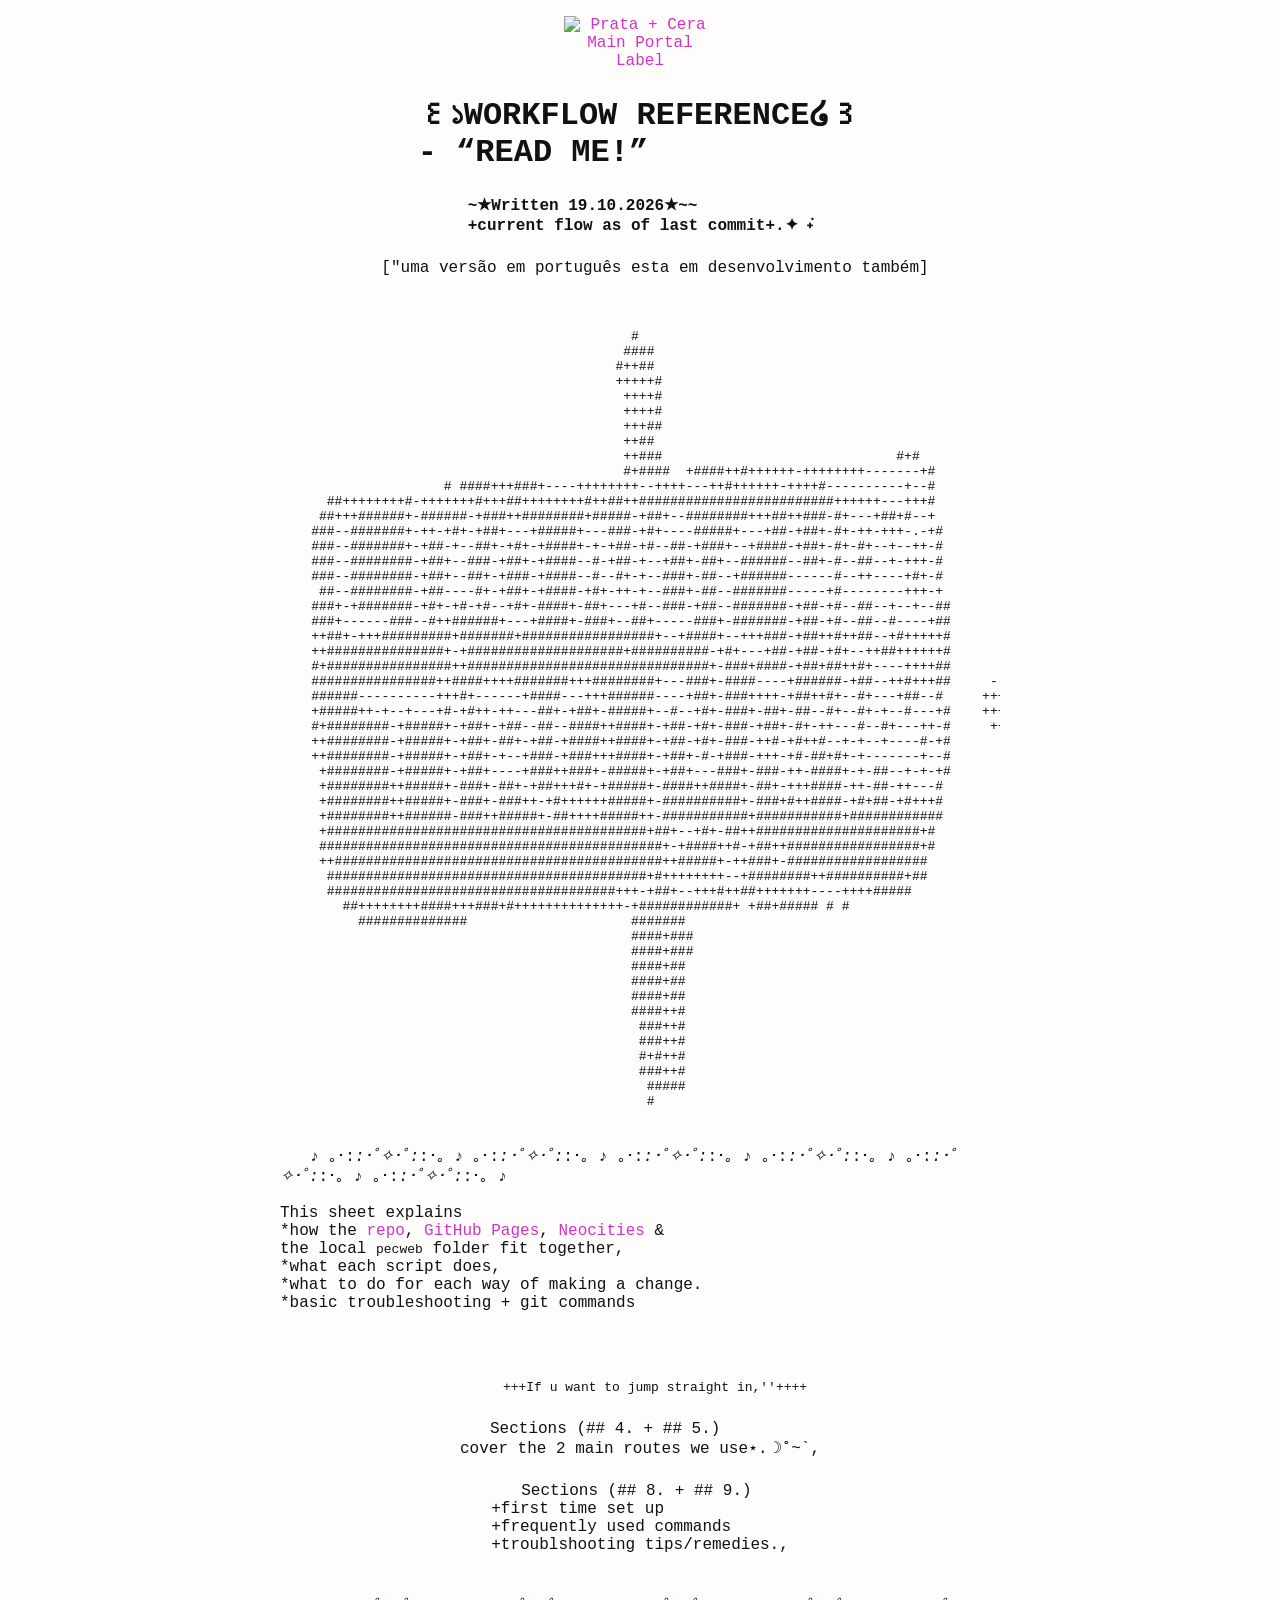
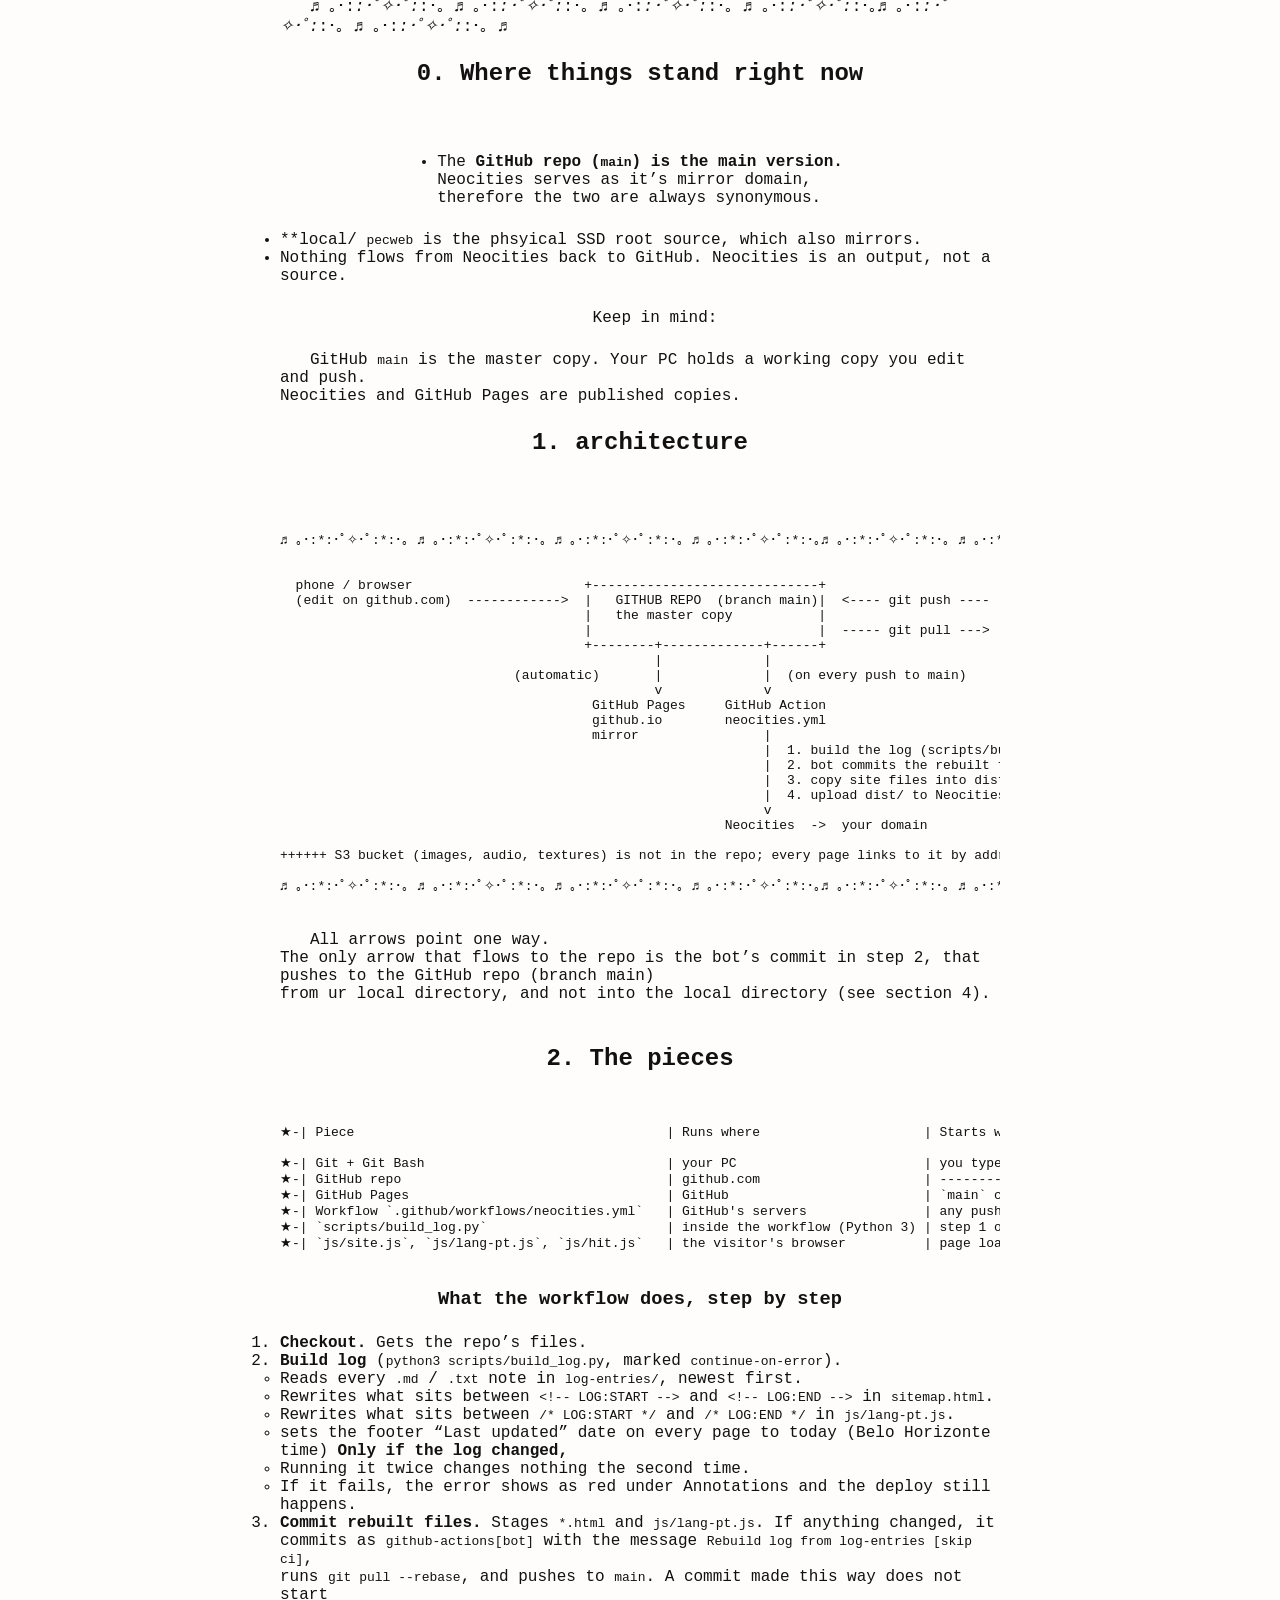
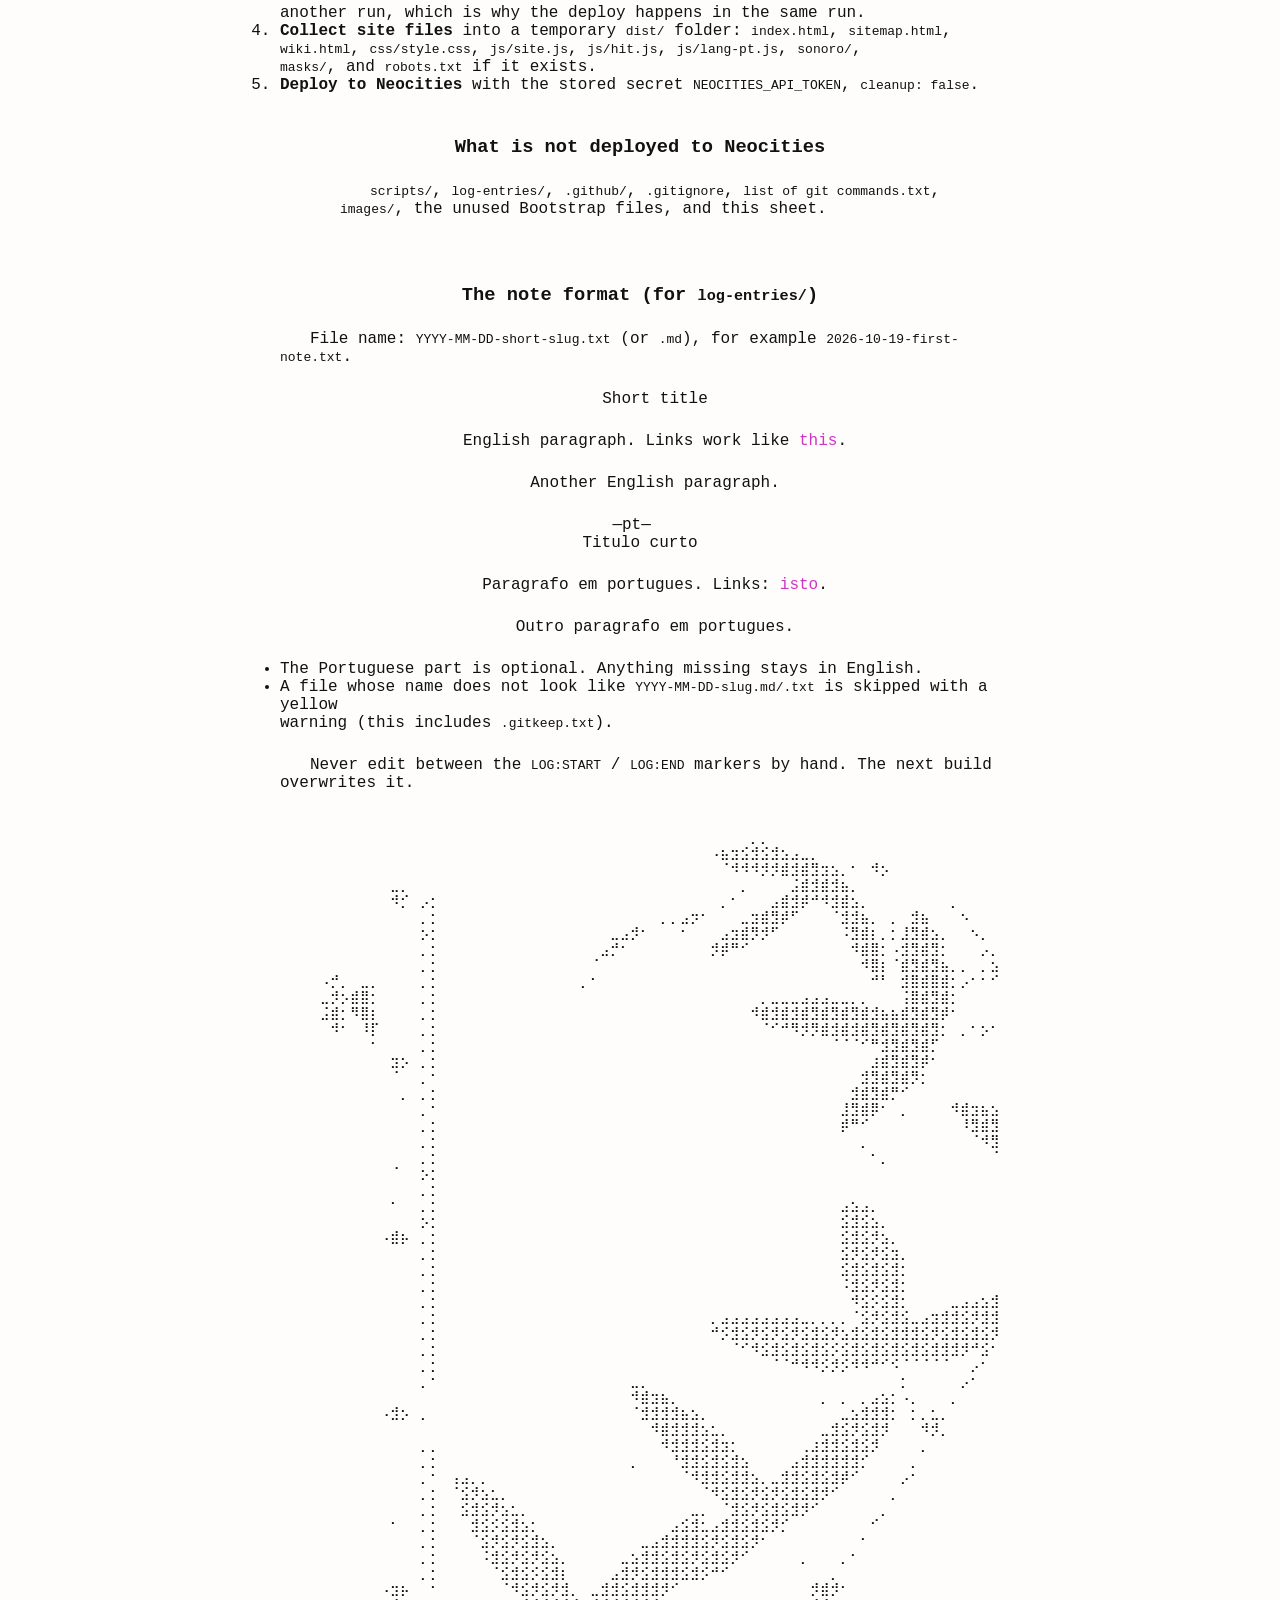
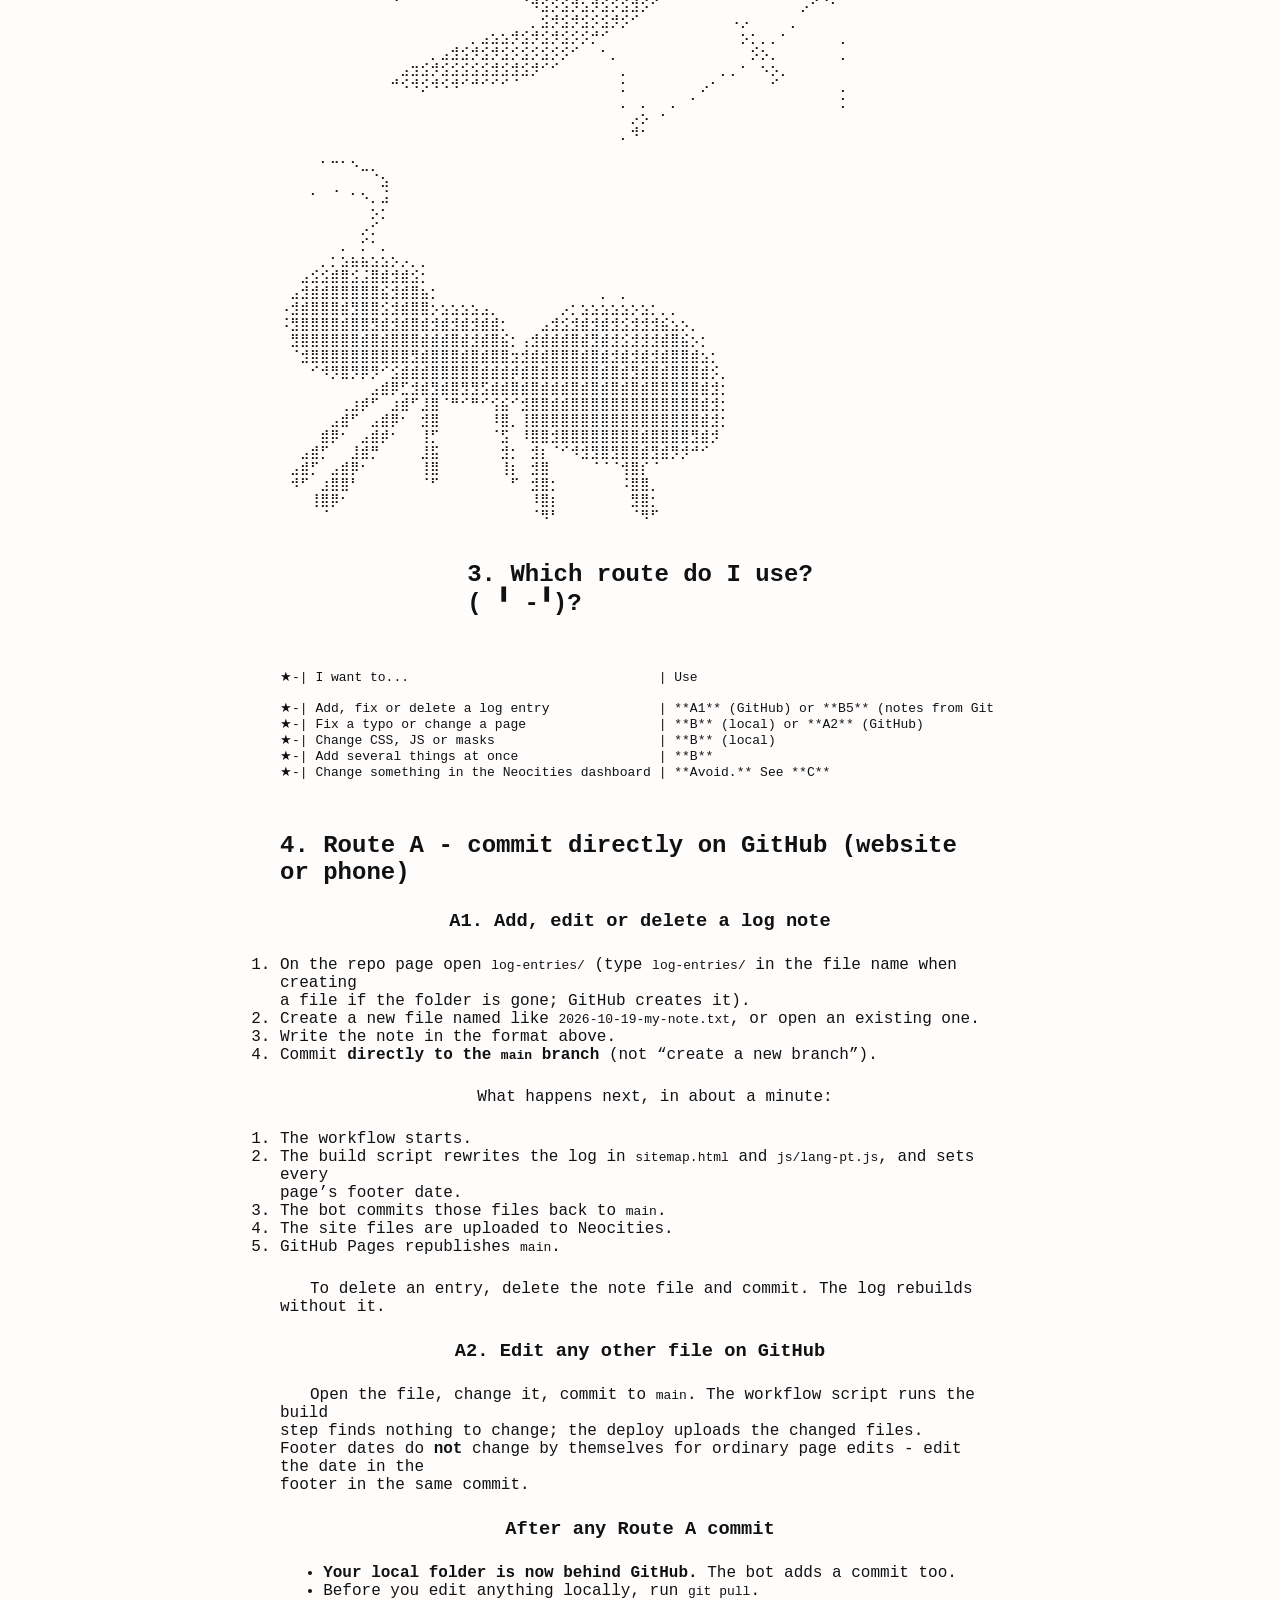
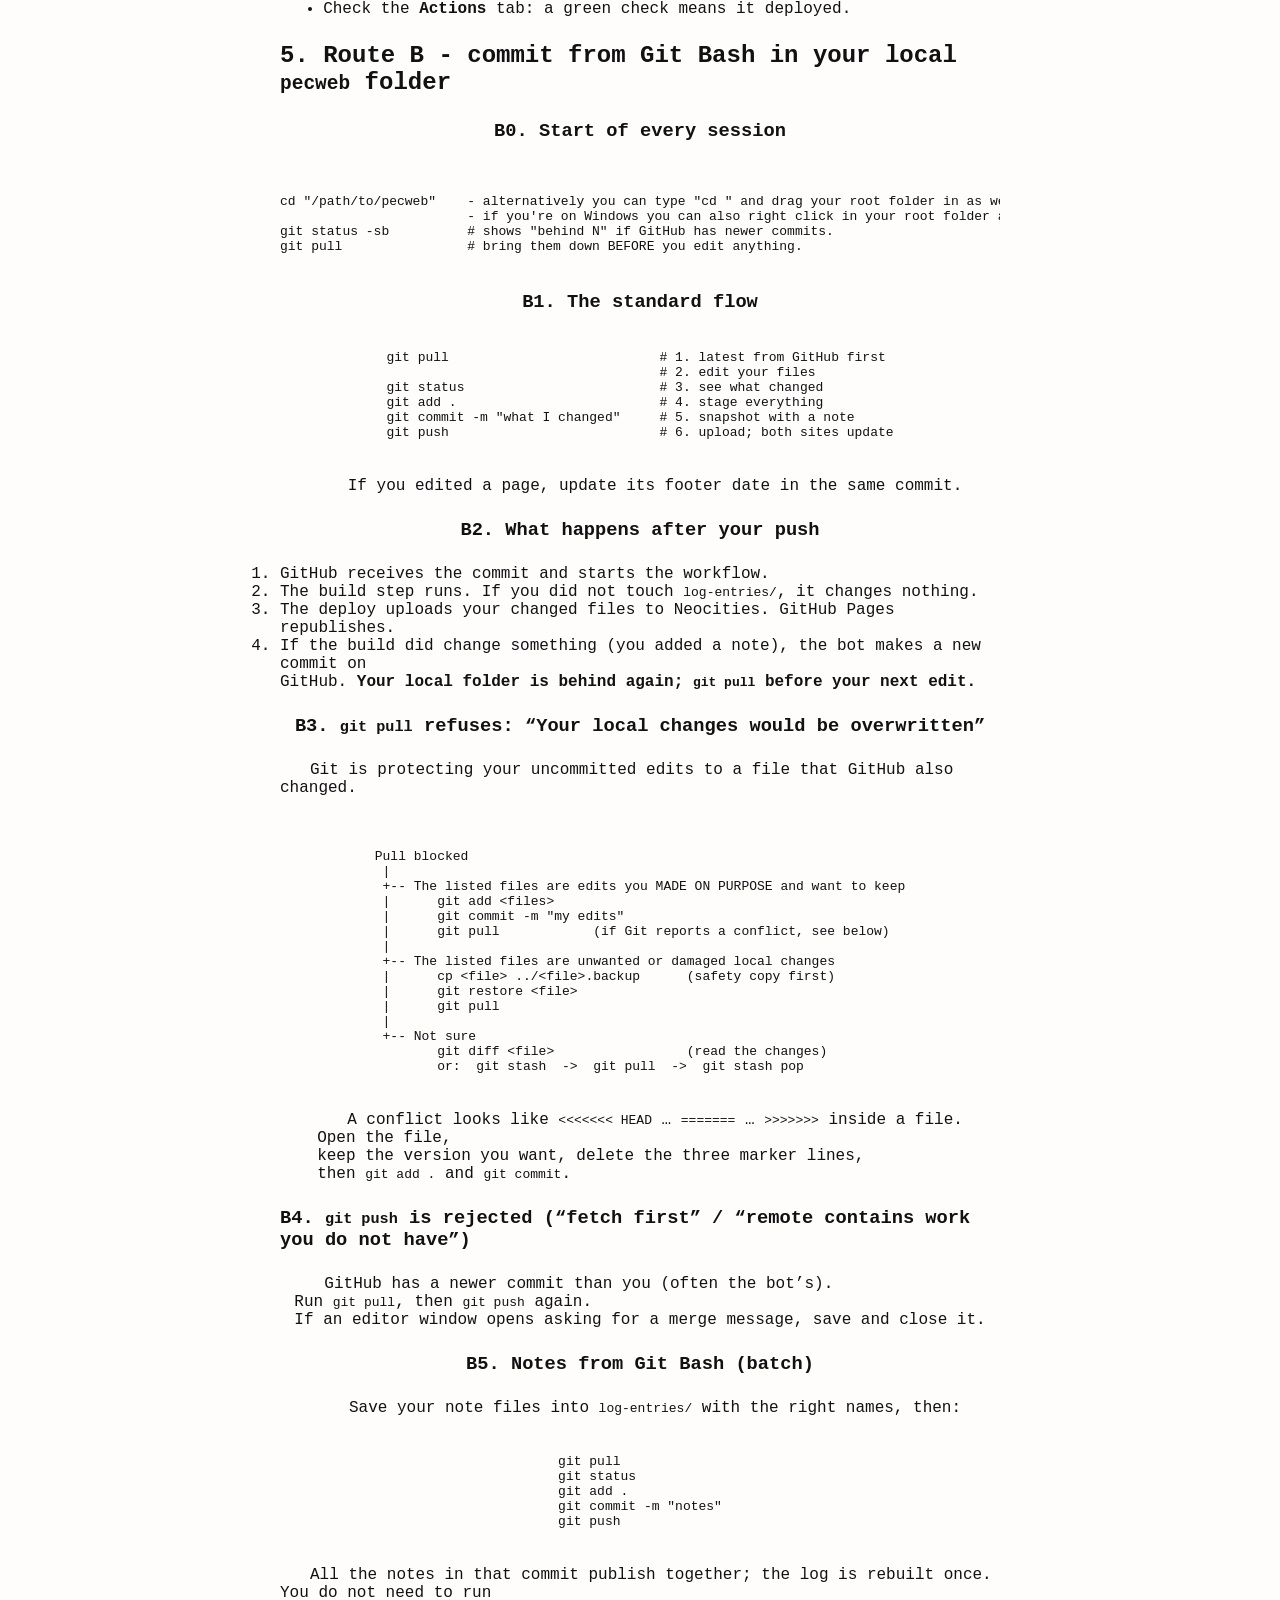
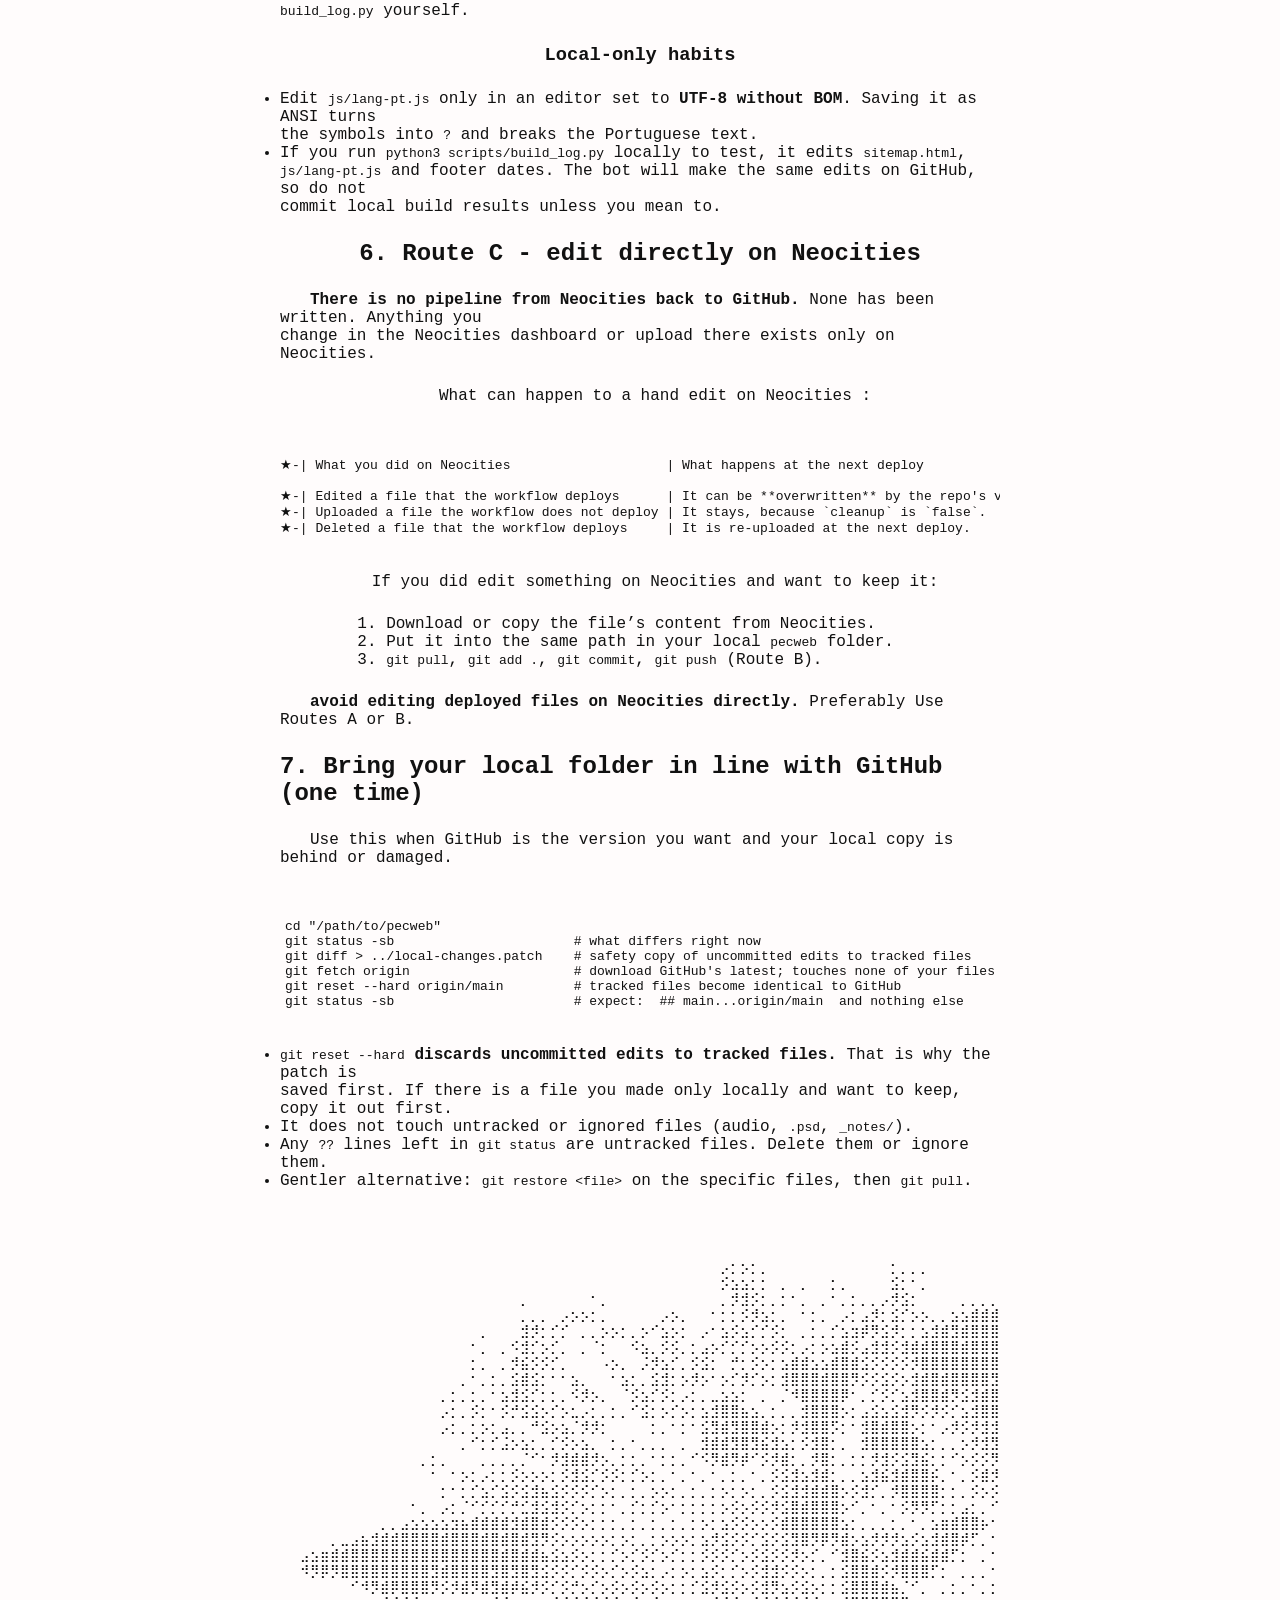
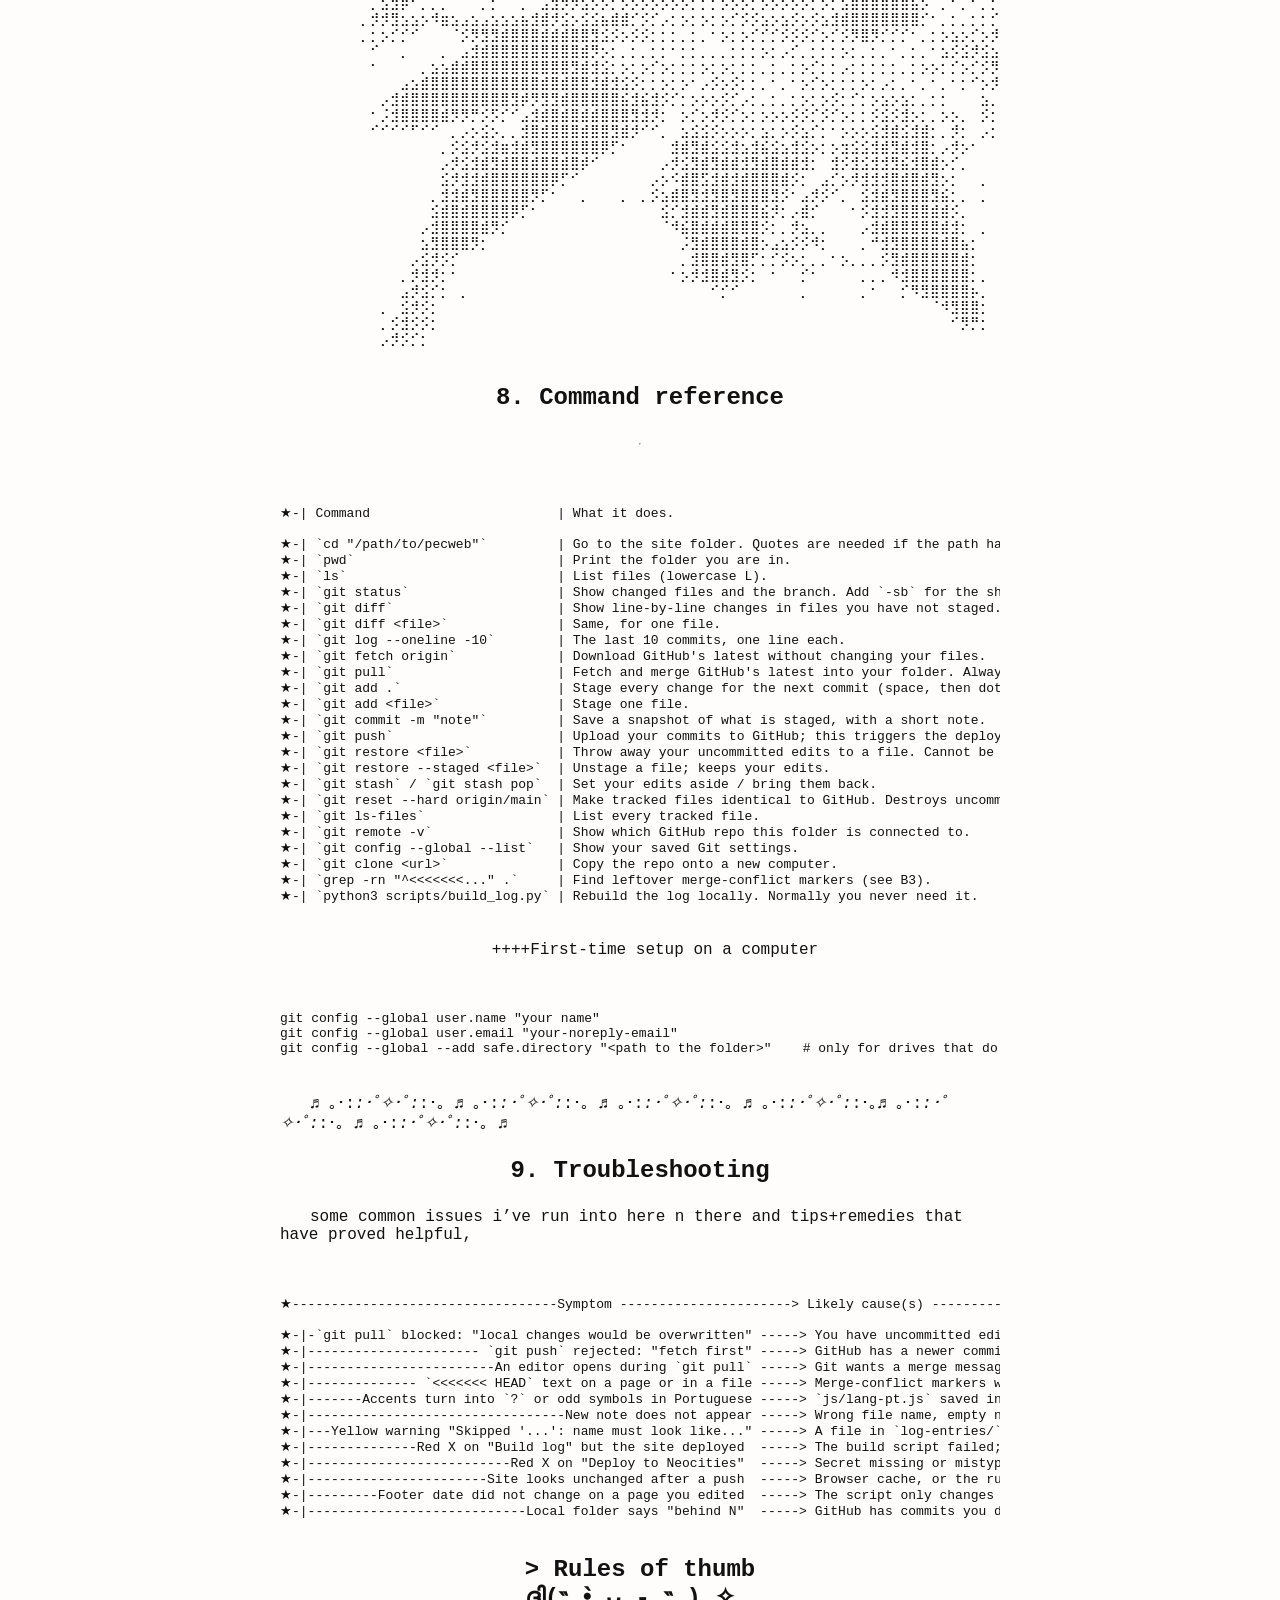
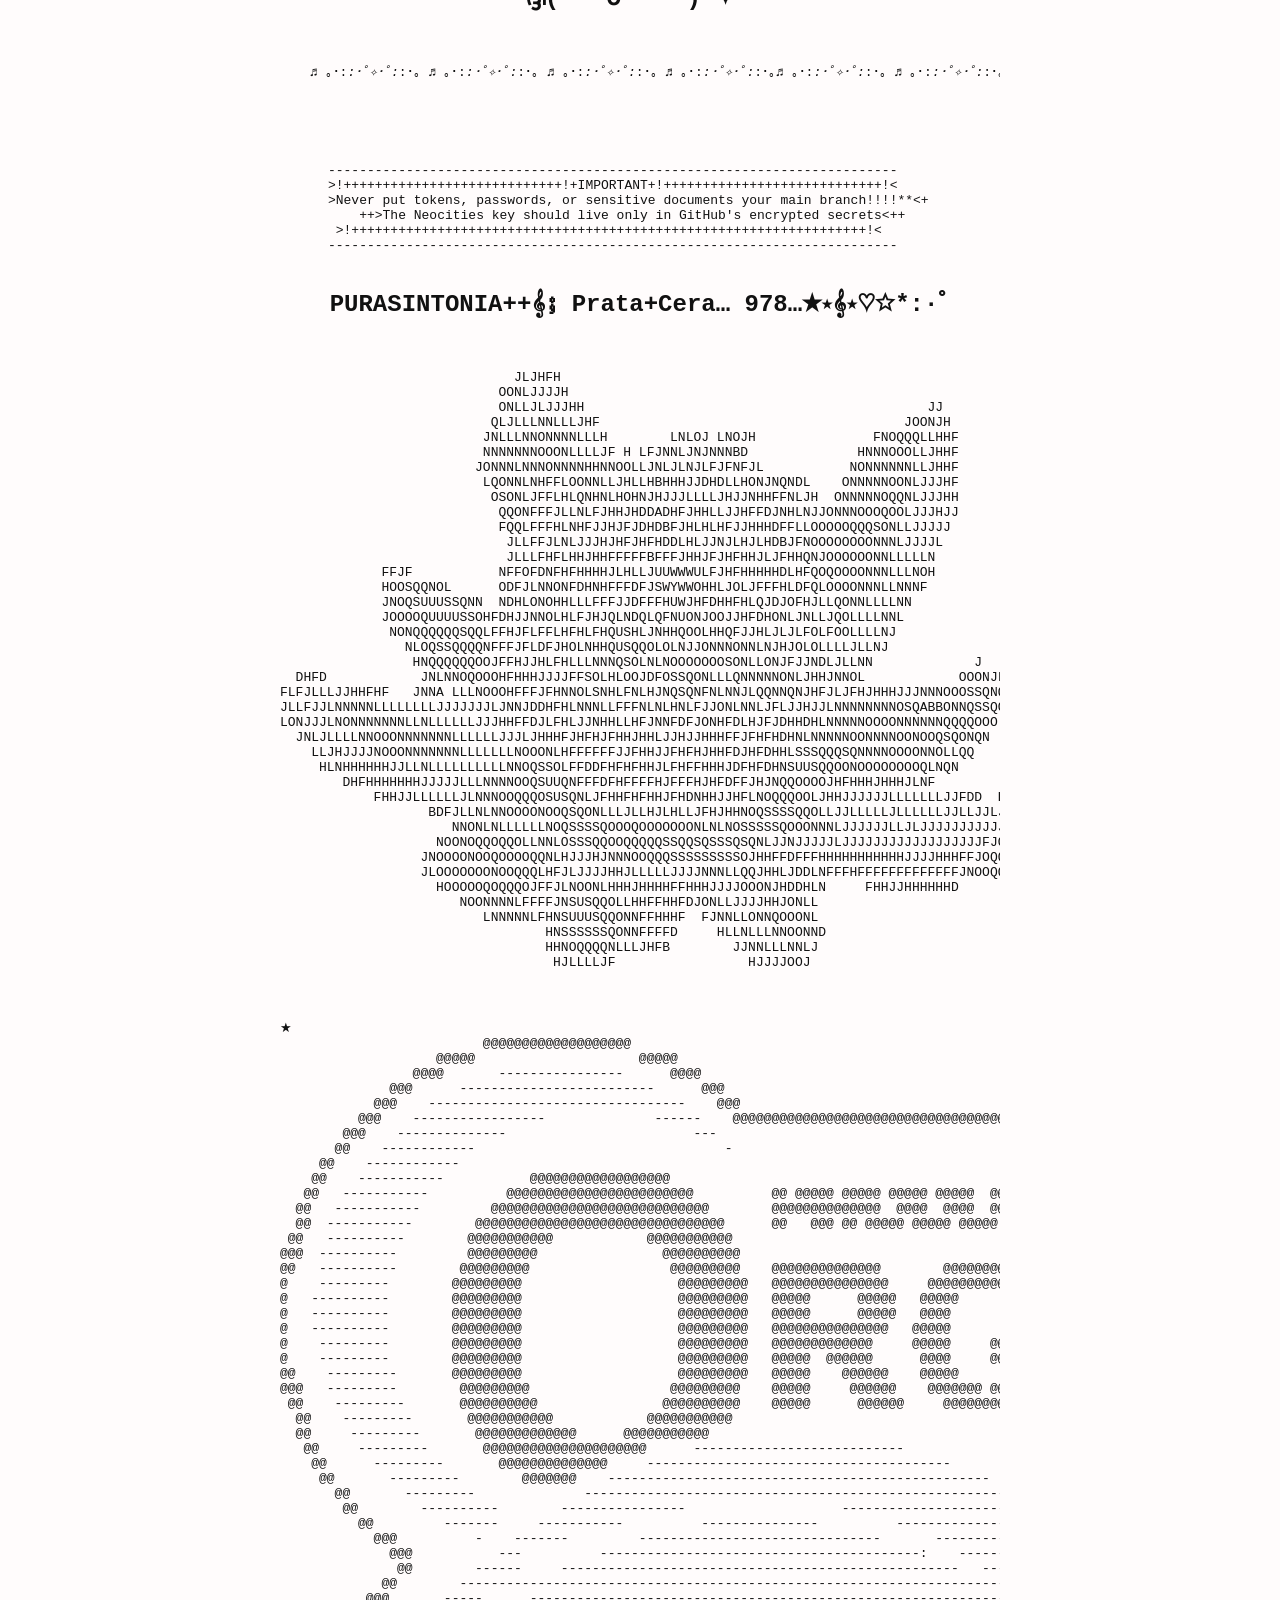
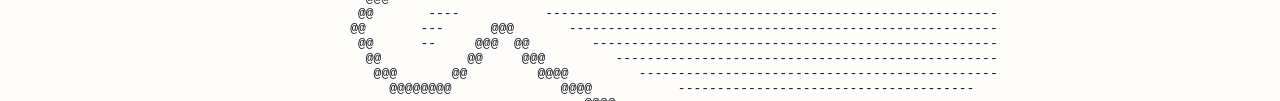
==== commit 90f30368: "READ ME" ====
--- a/README.html
+++ b/README.html
@@ -14,7 +14,6 @@
     <!-- External Stylesheet -->
     <link rel="stylesheet" href="css/style.css" />
 
-
     <!-- Apply saved theme/language before first paint (prevents a flash) -->
     <script>(function(){var d=document.documentElement,t,l;try{t=localStorage.getItem("theme");l=localStorage.getItem("lang")}catch(e){}d.dataset.theme=t==="dark"?"dark":"light";if(l==="pt"){d.dataset.lang="pt";d.lang="pt-BR"}})()</script>
 
@@ -24,6 +23,7 @@
 
   <body>
     <script src="file:js/site.js"></script>
+	  
 <main class="portal-container">
   
 
@@ -100,7 +100,7 @@
 </code></pre>
 <p>♪ ｡･:<em>:･ﾟ✧･ﾟ:</em>:･｡ ♪ ｡･:<em>:･ﾟ✧･ﾟ:</em>:･｡ ♪ ｡･:<em>:･ﾟ✧･ﾟ:</em>:･｡ ♪ ｡･:<em>:･ﾟ✧･ﾟ:</em>:･｡ ♪ ｡･:<em>:･ﾟ✧･ﾟ:</em>:･｡ ♪ ｡･:<em>:･ﾟ✧･ﾟ:</em>:･｡ ♪<br><br>
 This sheet explains<br>
-*how the repo, GitHub Pages, Neocities &amp;<br>
+*how the <a href="https://sixaelsixaelsixael.github.io/prataecera/" target="_blank" rel="noopener noreferrer">repo</a>, <a href="https://github.com/sixaelsixaelsixael/prataecera" target="_blank" rel="noopener noreferrer">GitHub Pages</a>, <a href="https://neocities.org/site/prataecera" target="_blank" rel="noopener noreferrer">Neocities</a> &amp;<br>
 the local <code>pecweb</code> folder fit together,<br>
 *what each script does,<br>
 *what to do for each way of making a change.<br>
@@ -676,7 +676,14 @@
                                                         @@@@@@@@@@@@@@@@@@@@@@@@@@@@                                                                                                           
 ★
 
- </code> </pre> </section> </main>  </body>
+ </code> </pre> </section> </main>     
+	  
+<!-- Global Footer -->
+    <footer class="custom-footer">
+      <p class="footer-meta">~ <span data-i18n="upd">Last updated</span> 03.11.2026 ~</p>
+      <p class="footer-brand">𝄞⨾ Prata+Cera… 978..★⋆𝄞⋆♡☆*:·ﾟ</p>
+    </footer> 
+  </body>
 
 
 </html>
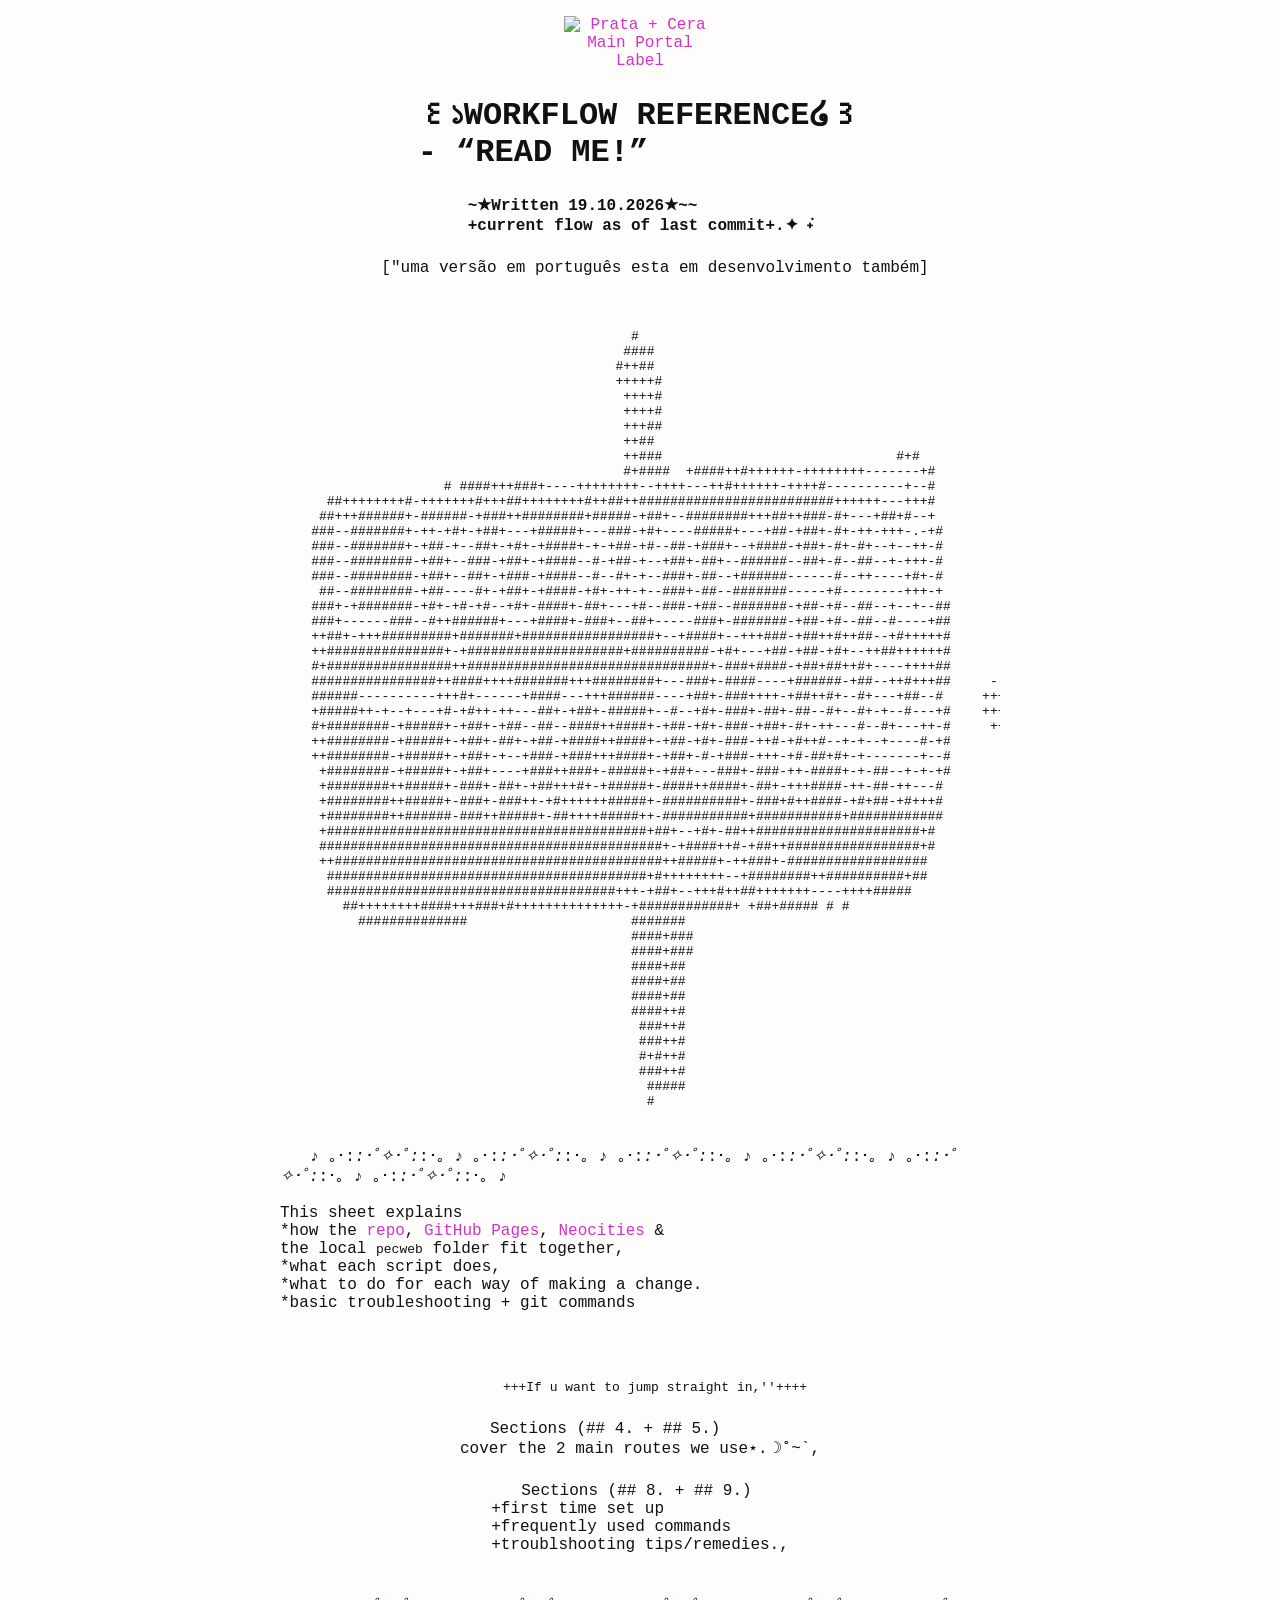
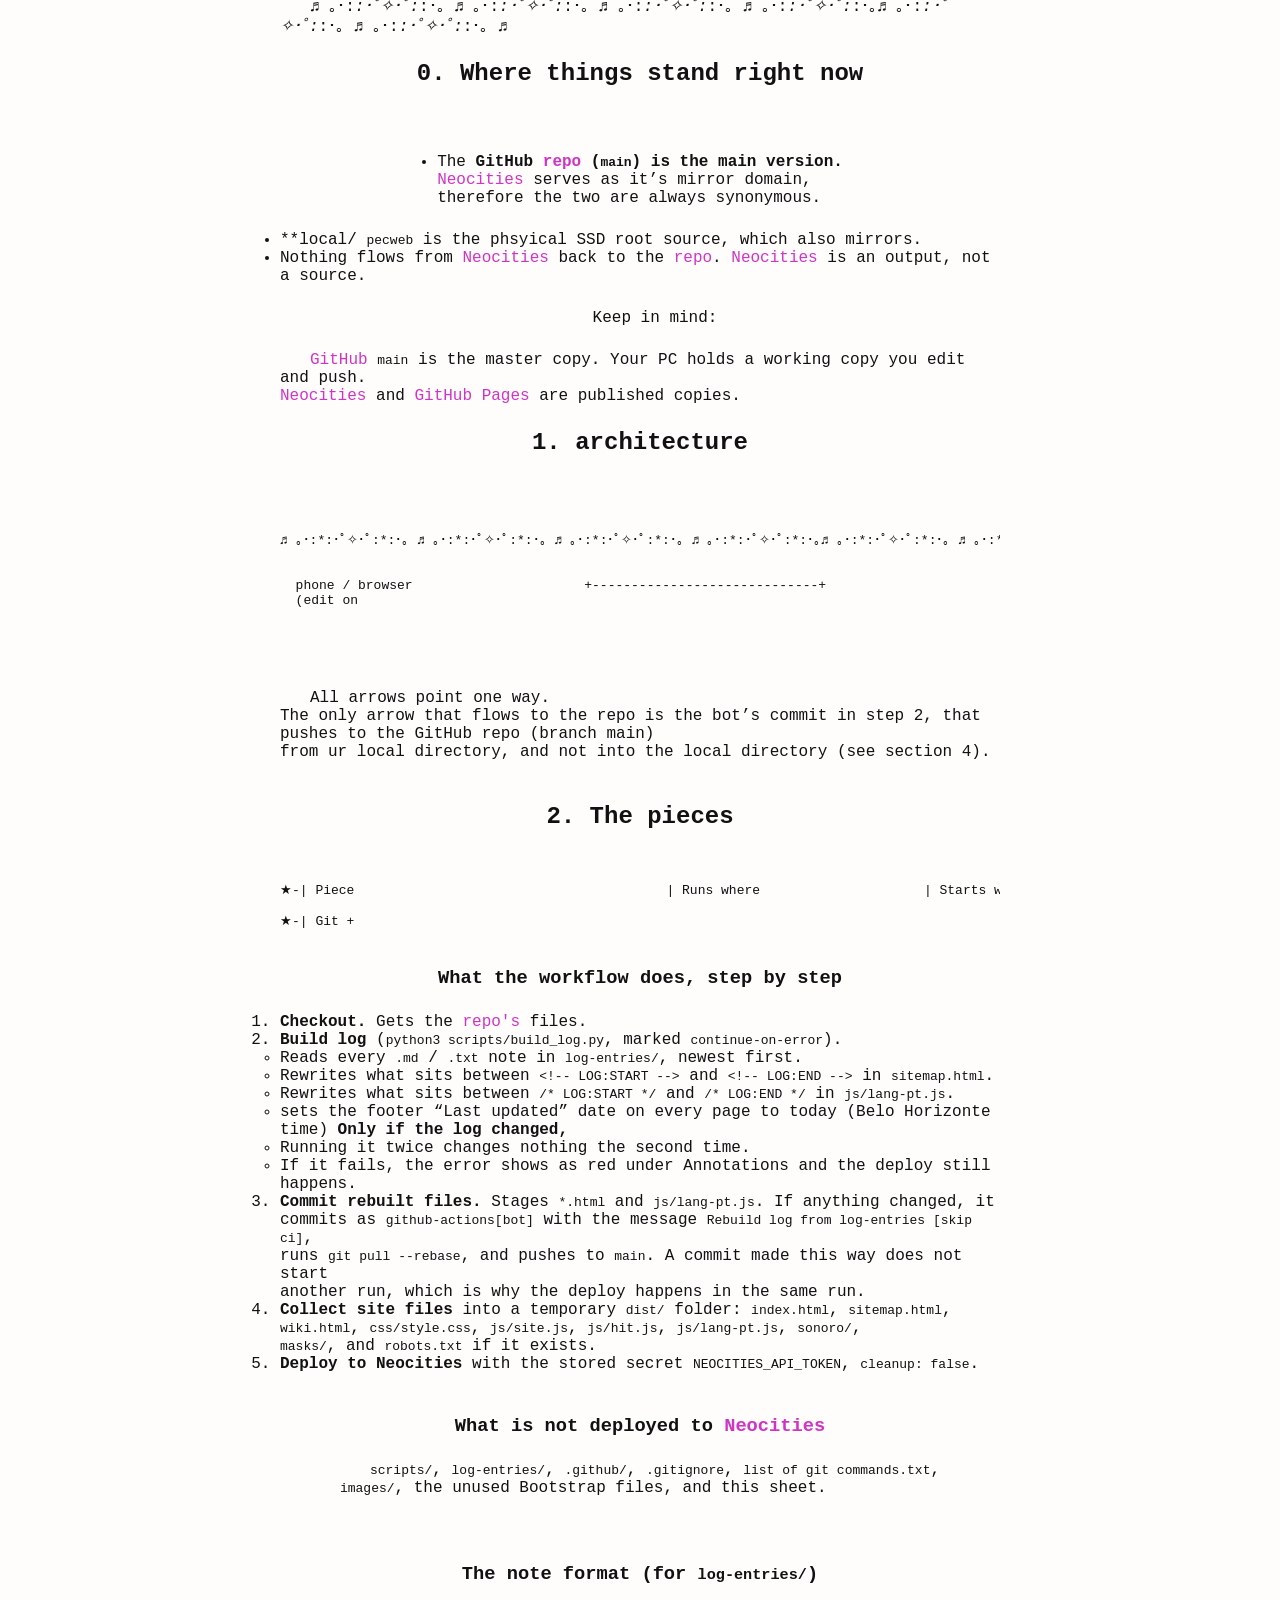
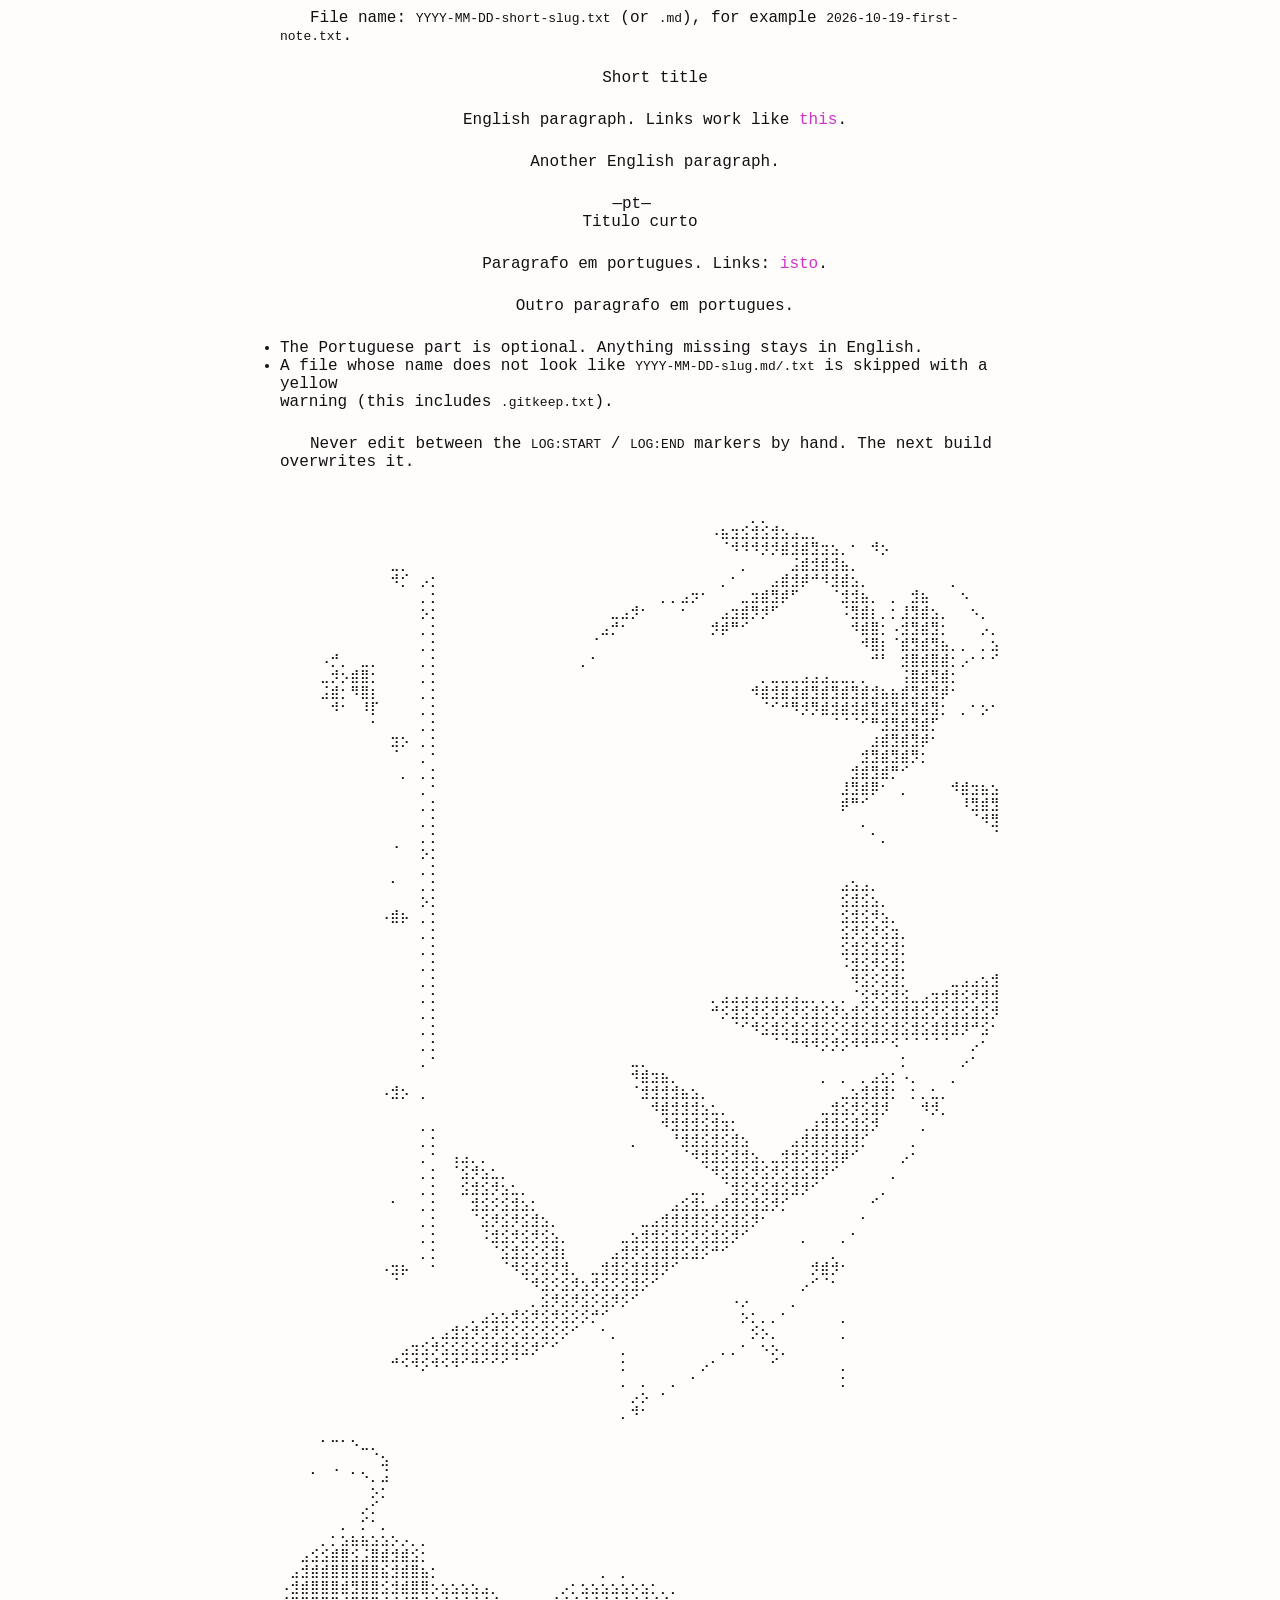
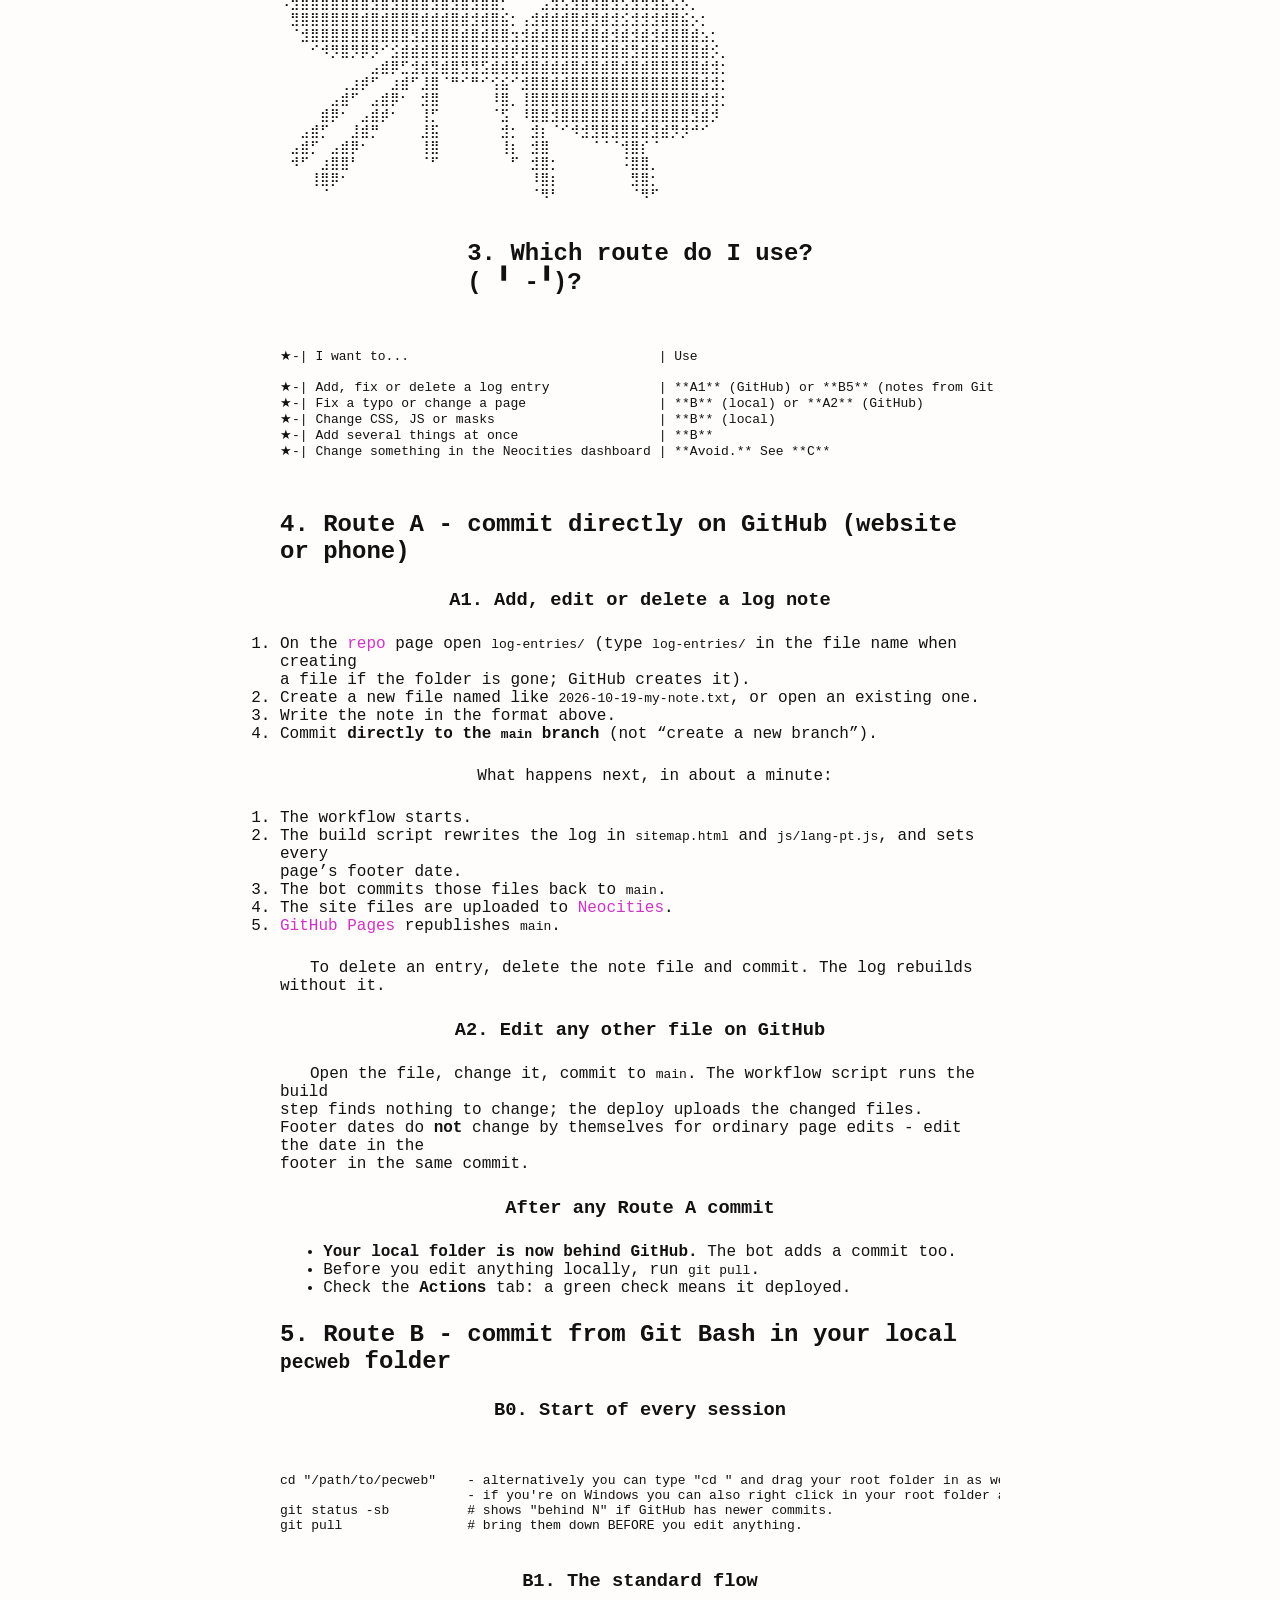
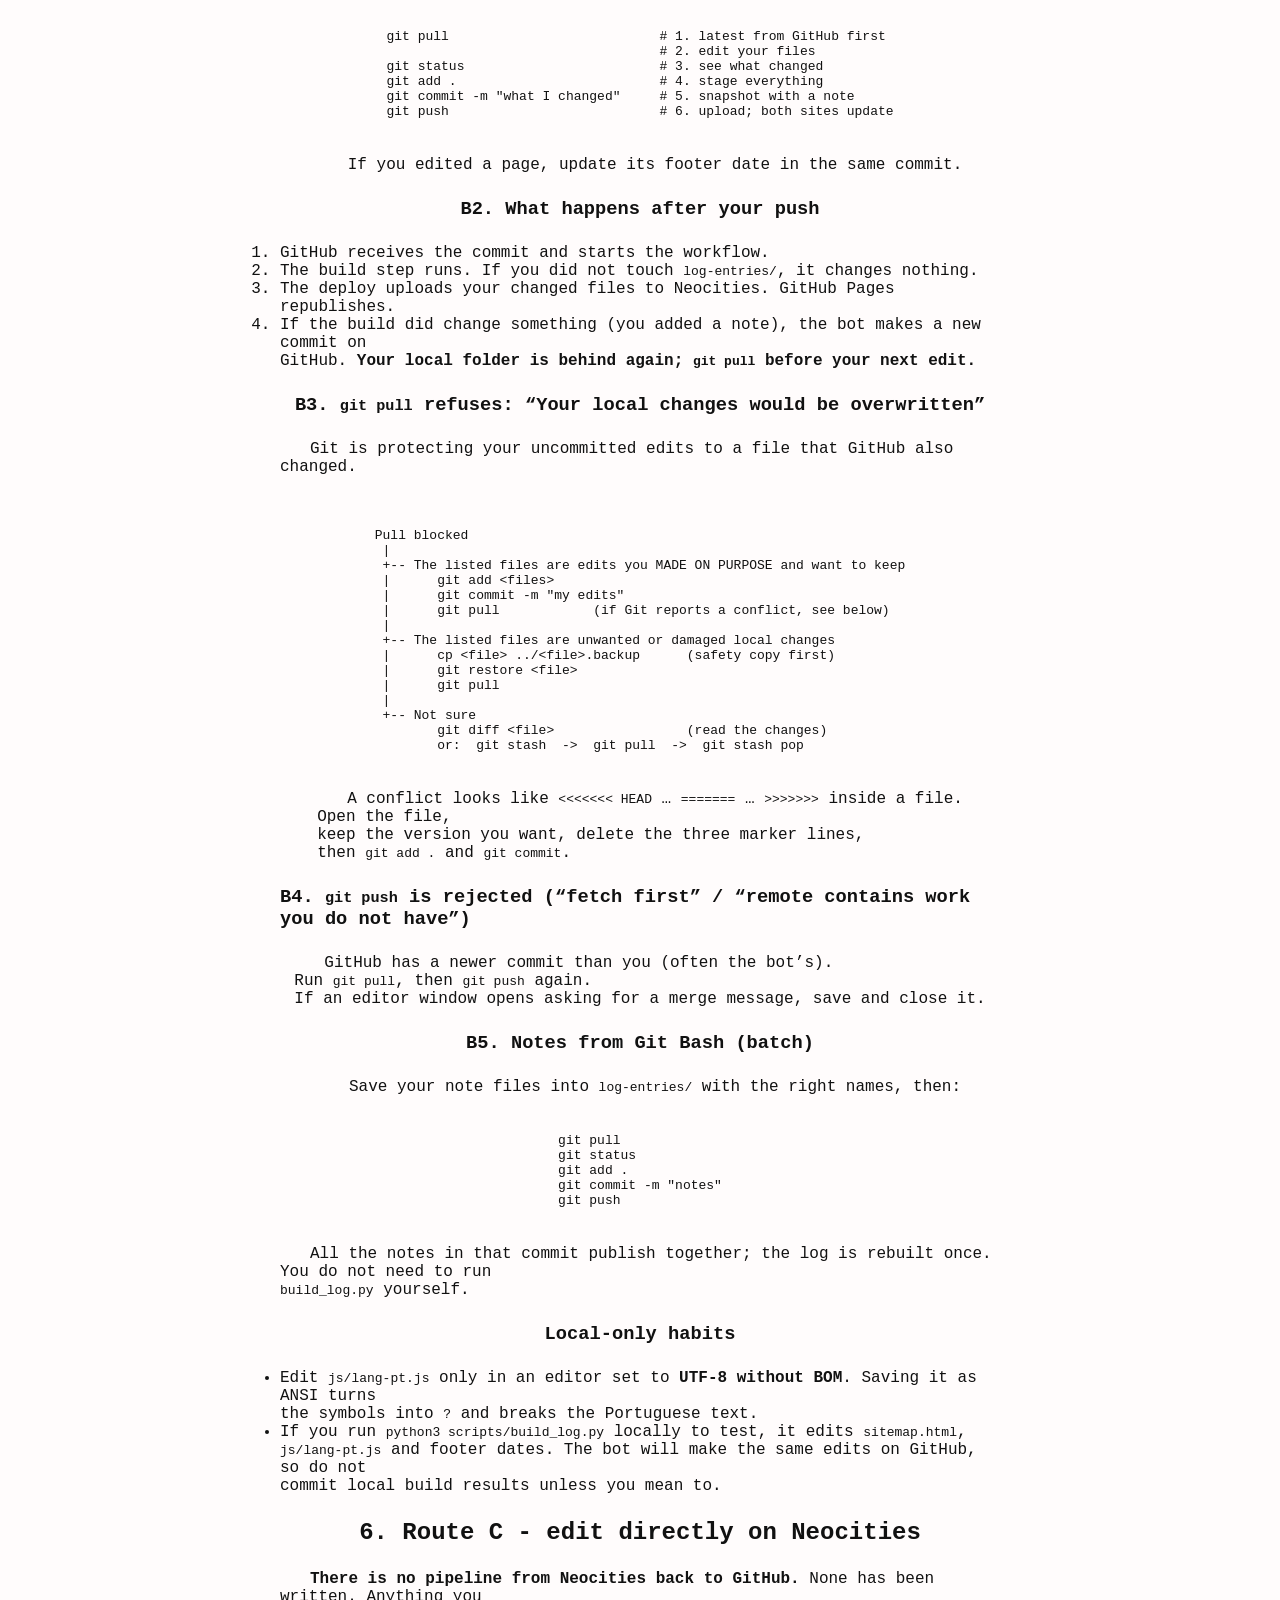
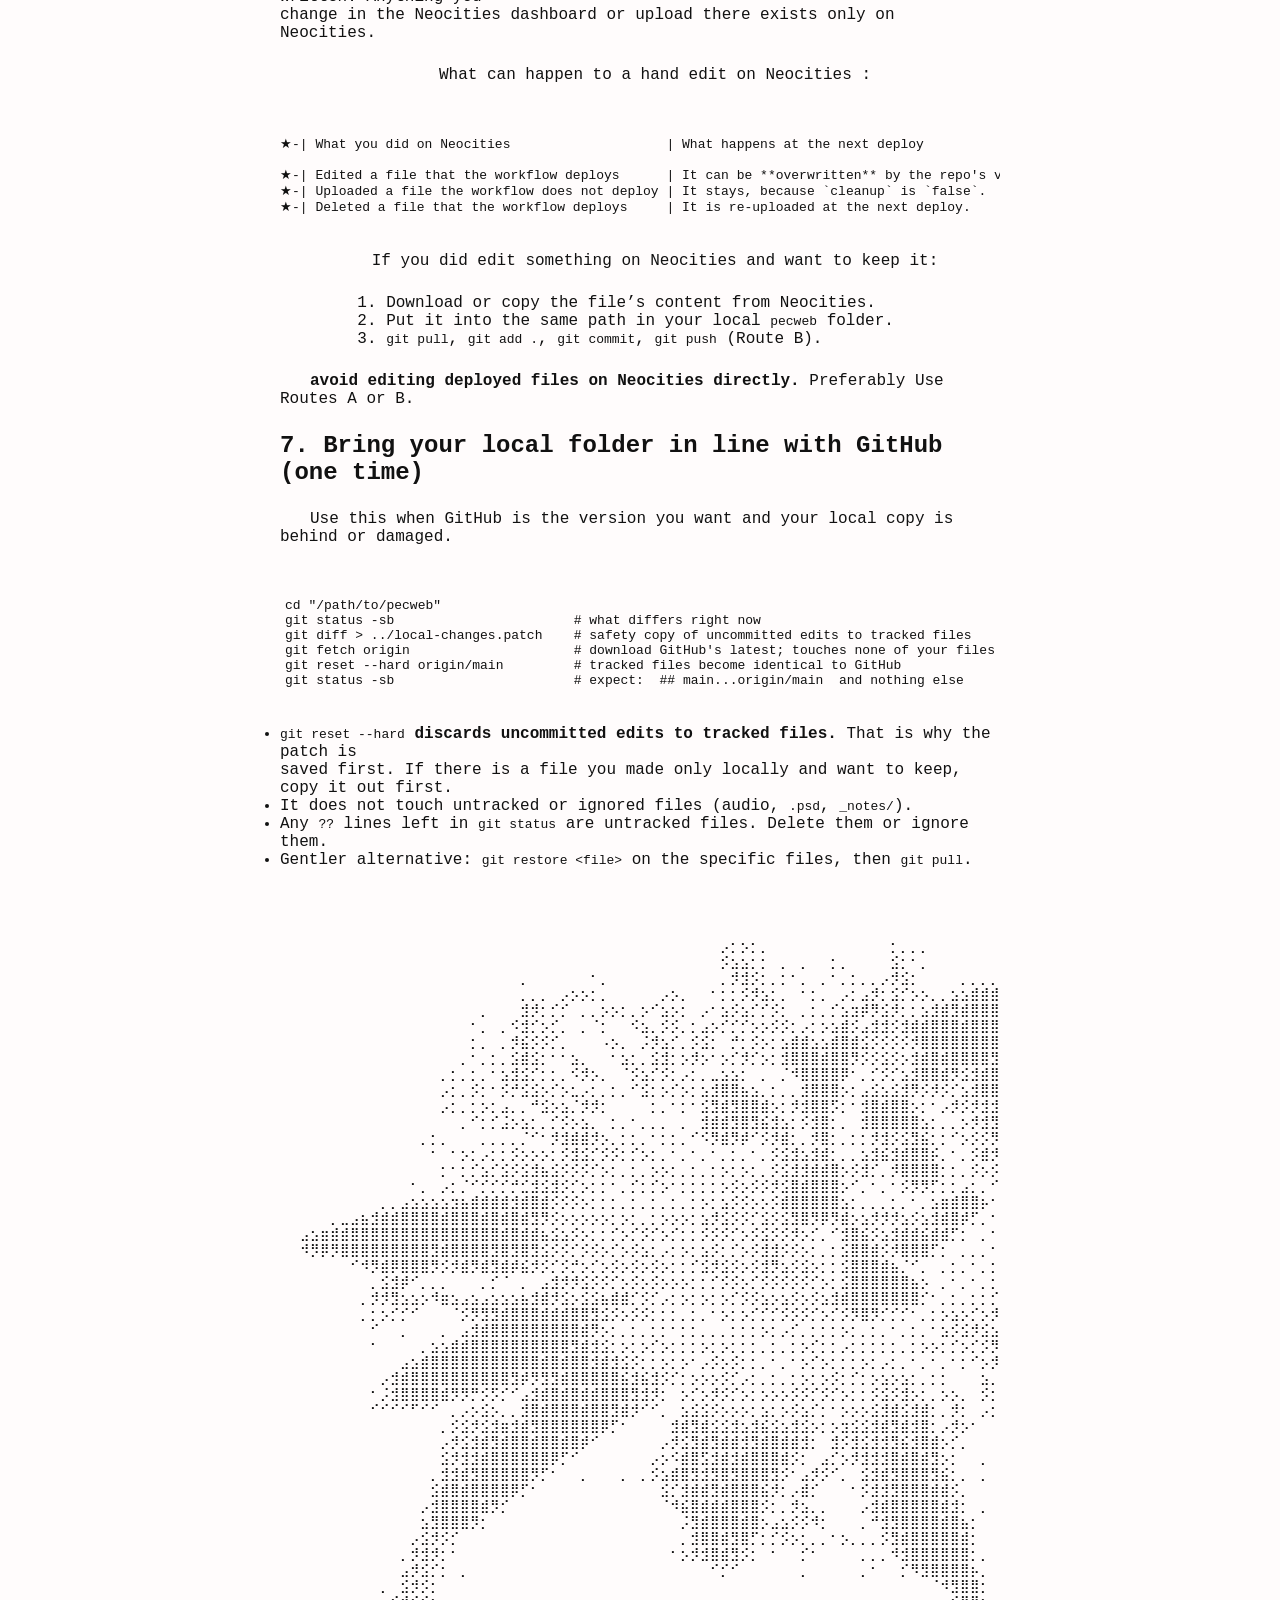
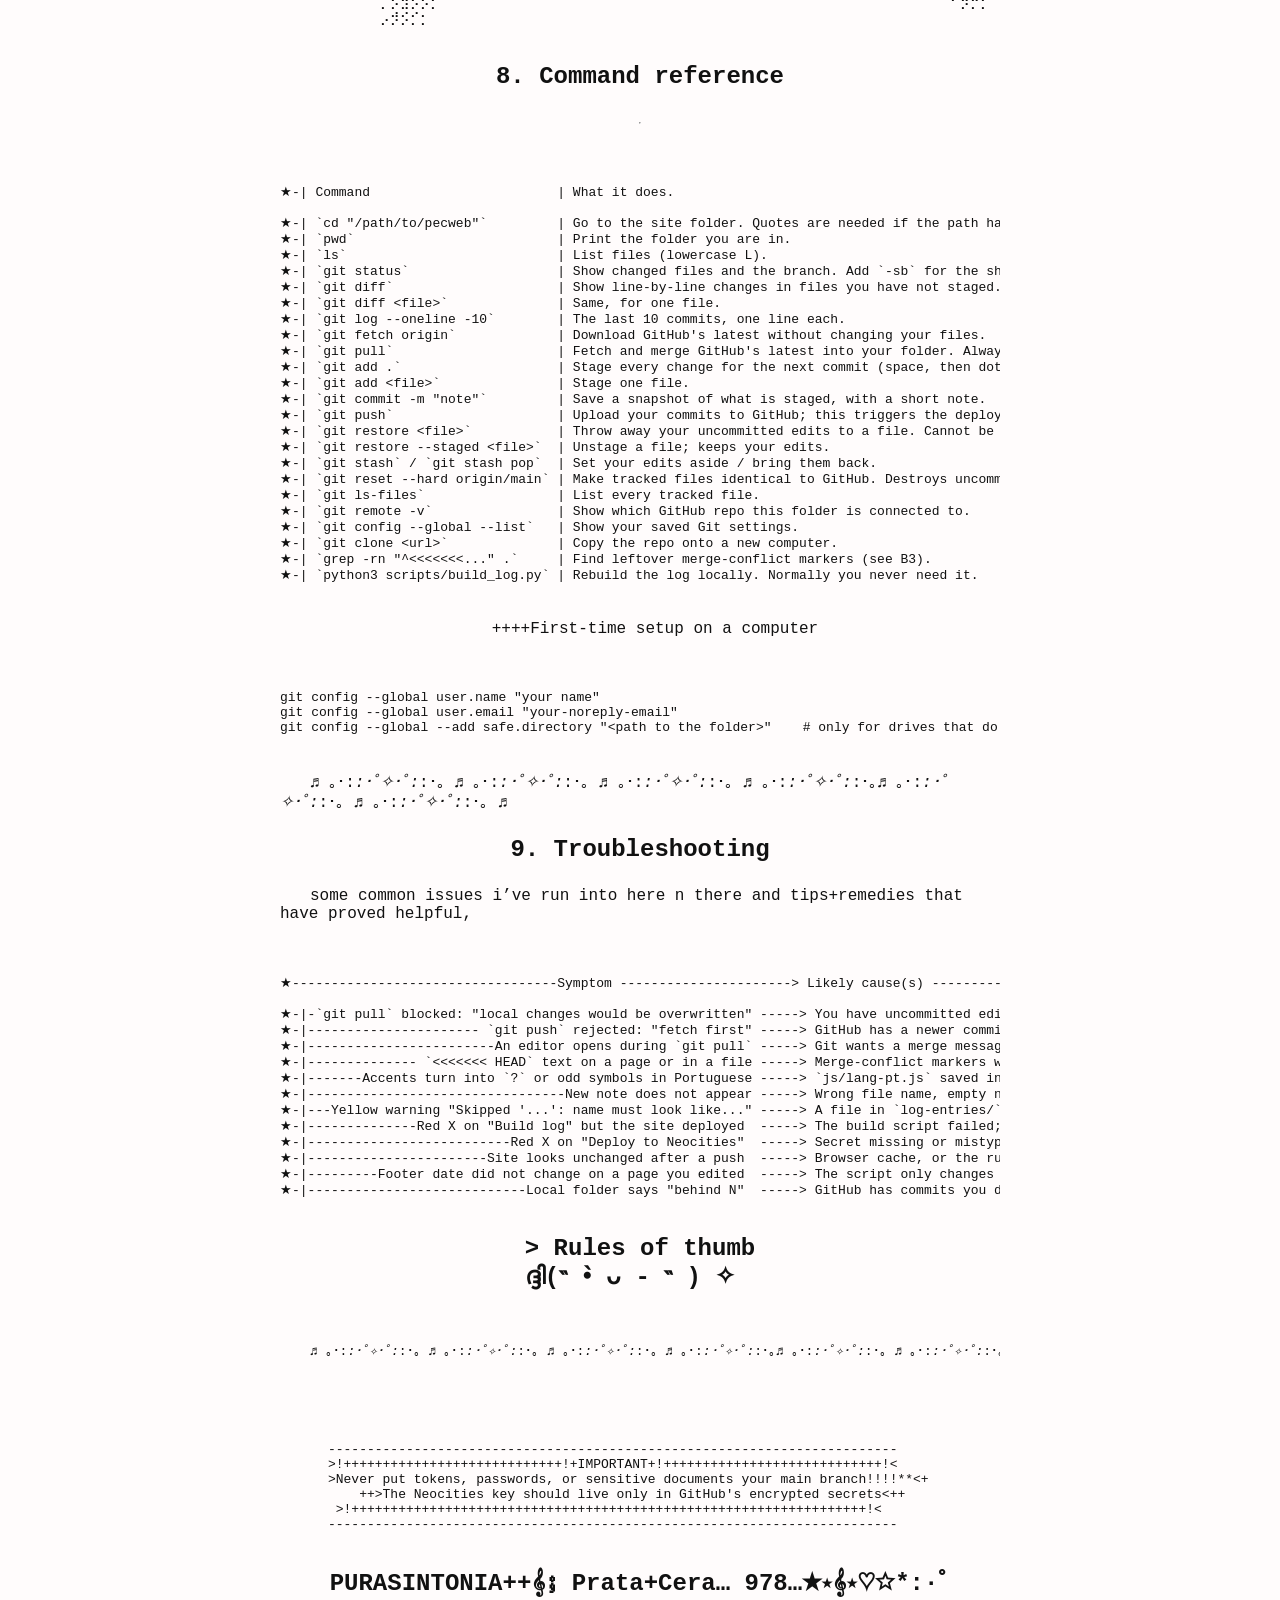
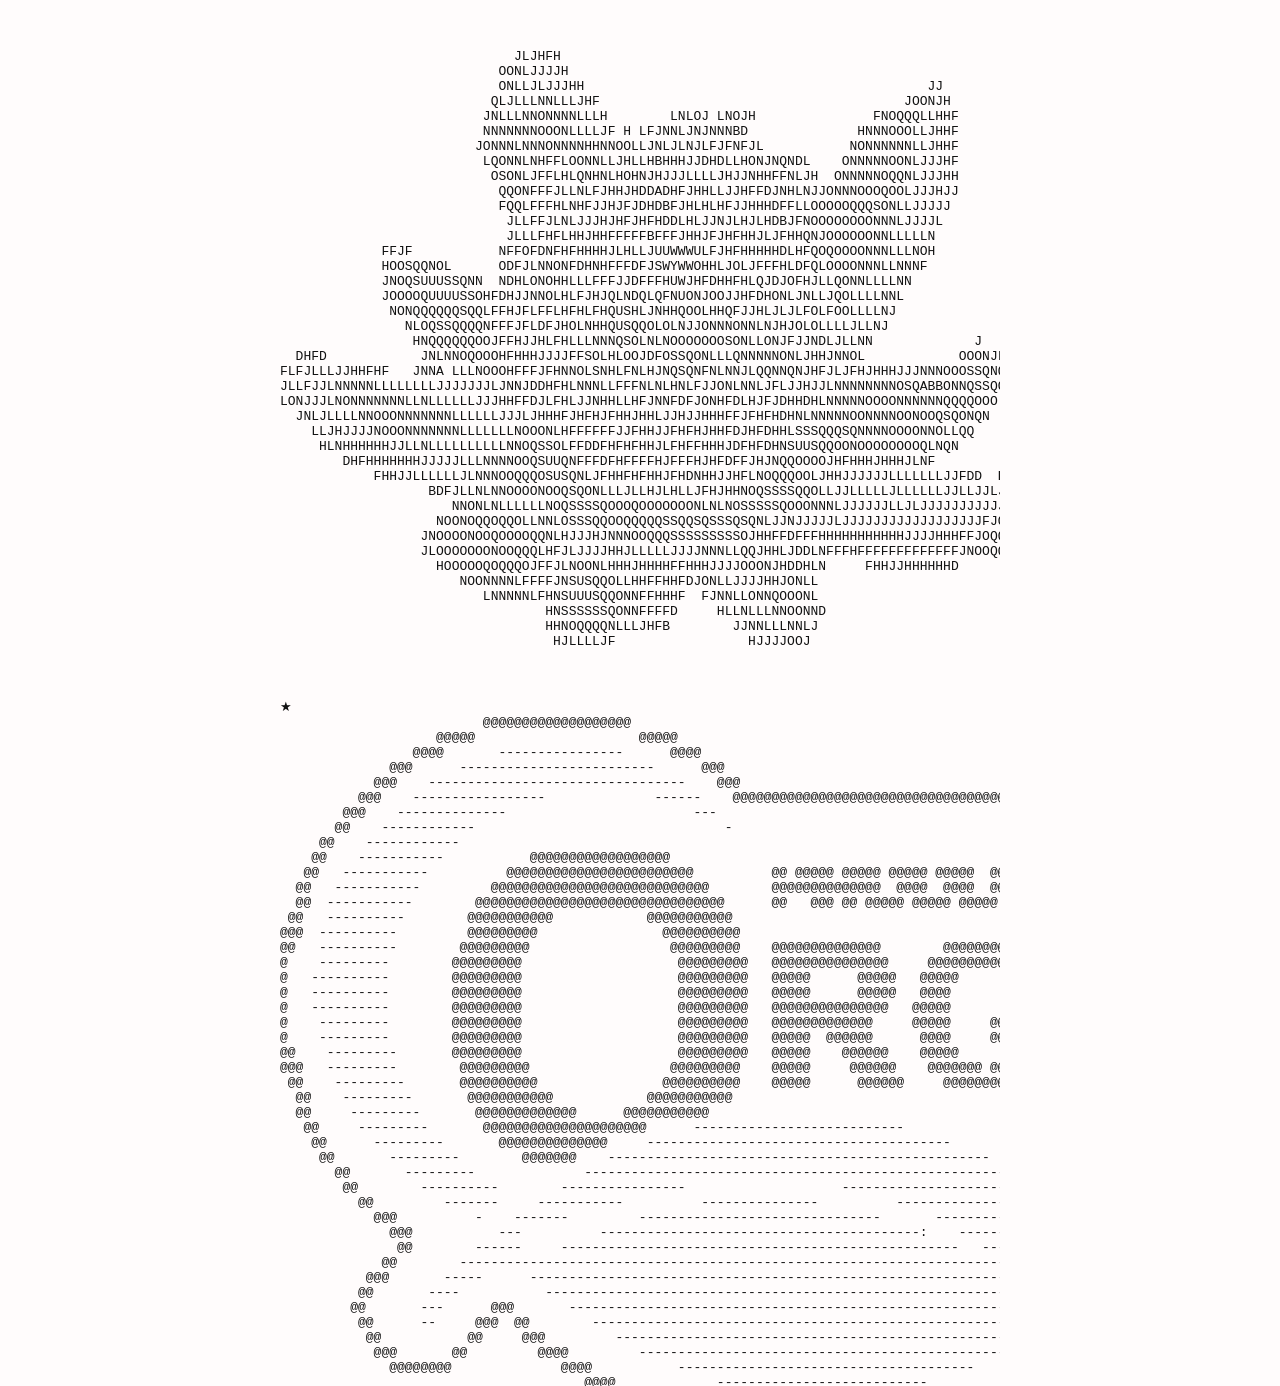
==== commit f3fe55a2: "Update README.html" ====
--- a/README.html
+++ b/README.html
@@ -100,7 +100,7 @@
 </code></pre>
 <p>♪ ｡･:<em>:･ﾟ✧･ﾟ:</em>:･｡ ♪ ｡･:<em>:･ﾟ✧･ﾟ:</em>:･｡ ♪ ｡･:<em>:･ﾟ✧･ﾟ:</em>:･｡ ♪ ｡･:<em>:･ﾟ✧･ﾟ:</em>:･｡ ♪ ｡･:<em>:･ﾟ✧･ﾟ:</em>:･｡ ♪ ｡･:<em>:･ﾟ✧･ﾟ:</em>:･｡ ♪<br><br>
 This sheet explains<br>
-*how the <a href="https://sixaelsixaelsixael.github.io/prataecera/" target="_blank" rel="noopener noreferrer">repo</a>, <a href="https://github.com/sixaelsixaelsixael/prataecera" target="_blank" rel="noopener noreferrer">GitHub Pages</a>, <a href="https://neocities.org/site/prataecera" target="_blank" rel="noopener noreferrer">Neocities</a> &amp;<br>
+*how the <a href="https://github.com/sixaelsixaelsixael/prataecera" target="_blank" rel="noopener noreferrer">repo</a>, <a href="https://sixaelsixaelsixael.github.io/prataecera/" target="_blank" rel="noopener noreferrer">GitHub Pages</a>, <a href="https://neocities.org/site/prataecera" target="_blank" rel="noopener noreferrer">Neocities</a> &amp;<br>
 the local <code>pecweb</code> folder fit together,<br>
 *what each script does,<br>
 *what to do for each way of making a change.<br>
@@ -120,18 +120,18 @@
 <p>♬ ｡･:<em>:･ﾟ✧･ﾟ:</em>:･｡ ♬ ｡･:<em>:･ﾟ✧･ﾟ:</em>:･｡ ♬ ｡･:<em>:･ﾟ✧･ﾟ:</em>:･｡ ♬ ｡･:<em>:･ﾟ✧･ﾟ:</em>:･｡♬ ｡･:<em>:･ﾟ✧･ﾟ:</em>:･｡ ♬ ｡･:<em>:･ﾟ✧･ﾟ:</em>:･｡ ♬</p>
 <h2 id="where-things-stand-right-now">0. Where things stand right now</h2><br>
 <ul>
-<li>The <strong>GitHub repo (<code>main</code>) is the main version.</strong><br>
-Neocities serves as it’s mirror domain,<br>
+<li>The <strong>GitHub <a href="https://github.com/sixaelsixaelsixael/prataecera" target="_blank" rel="noopener noreferrer">repo</a> (<code>main</code>) is the main version.</strong><br>
+<a href="https://neocities.org/site/prataecera" target="_blank" rel="noopener noreferrer">Neocities</a> serves as it’s mirror domain,<br>
 therefore the two are always synonymous.</li>
 </ul>
 <ul>
 <li>**local/ <code>pecweb</code> is the phsyical SSD root source, which also mirrors.</li>
-<li>Nothing flows from Neocities back to GitHub. Neocities is an output, not a source.</li>
+<li>Nothing flows from <a href="https://neocities.org/site/prataecera" target="_blank" rel="noopener noreferrer">Neocities</a> back to the <a href="https://github.com/sixaelsixaelsixael/prataecera" target="_blank" rel="noopener noreferrer">repo</a>. <a href="https://neocities.org/site/prataecera" target="_blank" rel="noopener noreferrer">Neocities</a> is an output, not a source.</li>
 </ul>
 <p>Keep in mind:</p>
 <blockquote>
-<p>GitHub <code>main</code> is the master copy. Your PC holds a working copy you edit and push.<br>
-Neocities and GitHub Pages are published copies.</p>
+<p><a href="https://sixaelsixaelsixael.github.io/prataecera/" target="_blank" rel="noopener noreferrer">GitHub</a> <code>main</code> is the master copy. Your PC holds a working copy you edit and push.<br>
+<a href="https://neocities.org/site/prataecera" target="_blank" rel="noopener noreferrer">Neocities</a> and <a href="https://sixaelsixaelsixael.github.io/prataecera/" target="_blank" rel="noopener noreferrer">GitHub Pages</a> are published copies.</p>
 </blockquote>
 <h2 id="architecture">1. architecture</h2>
 	  <div class="container-fluid">
@@ -141,14 +141,14 @@
 
 
   phone / browser                      +-----------------------------+
-  (edit on github.com)  ------------&gt;  |   GITHUB REPO  (branch main)|  &lt;---- git push ----  local pecweb
+  (edit on <a href="https://github.com/" target="_blank" rel="noopener noreferrer">github.com</a>)  ------------&gt;  |   GITHUB <a href="https://github.com/sixaelsixaelsixael/prataecera" target="_blank" rel="noopener noreferrer">repo</a>  (branch main)|  &lt;---- git push ----  local pecweb
                                        |   the master copy           |
-                                       |                             |  ----- git pull ---&gt;  (Git Bash)
+                                       |                             |  ----- git pull ---&gt;  (<a href="https://git-scm.com/" target="_blank" rel="noopener noreferrer">Git Bash</a>)
                                        +--------+-------------+------+  
                                                 |             |
                               (automatic)       |             |  (on every push to main)
                                                 v             v
-                                        GitHub Pages     GitHub Action
+                                        <a href="https://sixaelsixaelsixael.github.io/prataecera/" target="_blank" rel="noopener noreferrer">GitHub Pages</a>     GitHub Action
                                         github.io        neocities.yml
                                         mirror                |
                                                               |  1. build the log (scripts/build_log.py)
@@ -156,7 +156,7 @@
                                                               |  3. copy site files into dist/
                                                               |  4. upload dist/ to Neocities
                                                               v
-                                                         Neocities  -&gt;  your domain
+                                                         <a href="https://neocities.org/site/prataecera" target="_blank" rel="noopener noreferrer">Neocities</a>  -&gt;  your domain
 
 ++++++ S3 bucket (images, audio, textures) is not in the repo; every page links to it by address.+++++++++
 
@@ -172,16 +172,16 @@
 <pre class="scroll-container"><code class="scroll-container">
 ★-| Piece                                        | Runs where                     | Starts when                                      | What it does.
 
-★-| Git + Git Bash                               | your PC                        | you type a command                               | Tracks changes; sends them to GitHub and fetches them back.
-★-| GitHub repo                                  | github.com                     | --------                                         | Stores every file and the full history.
-★-| GitHub Pages                                 | GitHub                         | `main` changes                                   | Publishes the repo's top folder at the github.io address.
+★-| Git + <a href="https://git-scm.com/" target="_blank" rel="noopener noreferrer">Git Bash</a>                               | your PC                        | you type a command                               | Tracks changes; sends them to GitHub and fetches them back.
+★-| GitHub <a href="https://github.com/sixaelsixaelsixael/prataecera" target="_blank" rel="noopener noreferrer">repo</a>                                  | github.com                     | --------                                         | Stores every file and the full history.
+★-| <a href="https://sixaelsixaelsixael.github.io/prataecera/" target="_blank" rel="noopener noreferrer">GitHub Pages</a>                                 | GitHub                         | `main` changes                                   | Publishes the repo's top folder at the github.io address.
 ★-| Workflow `.github/workflows/neocities.yml`   | GitHub's servers               | any push to `main`, or the "Run workflow" button | Builds the log, commits it back, deploys to Neocities.
 ★-| `scripts/build_log.py`                       | inside the workflow (Python 3) | step 1 of the workflow                           | Rebuilds the log from `log-entries/`.                     
 ★-| `js/site.js`, `js/lang-pt.js`, `js/hit.js`   | the visitor's browser          | page load                                        | Theme and language buttons, Portuguese text, click areas. Not part of any pipeline.
 </code ></pre>
 <h3 id="what-the-workflow-does-step-by-step">What the workflow does, step by step</h3>
 <ol>
-<li><strong>Checkout.</strong> Gets the repo’s files.</li>
+<li><strong>Checkout.</strong> Gets the <a href="https://github.com/sixaelsixaelsixael/prataecera" target="_blank" rel="noopener noreferrer">repo's</a> files.</li>
 <li><strong>Build log</strong> (<code>python3 scripts/build_log.py</code>, marked <code>continue-on-error</code>).
 <ul>
 <li>Reads every <code>.md</code> / <code>.txt</code> note in <code>log-entries/</code>, newest first.</li>
@@ -201,7 +201,7 @@
 <code>masks/</code>, and <code>robots.txt</code> if it exists.</li>
 <li><strong>Deploy to Neocities</strong> with the stored secret <code>NEOCITIES_API_TOKEN</code>, <code>cleanup: false</code>.</li><br>
 </ol>
-<h3 id="what-is-not-deployed-to-neocities">What is not deployed to Neocities</h3>
+<h3 id="what-is-not-deployed-to-neocities">What is not deployed to <a href="https://neocities.org/site/prataecera" target="_blank" rel="noopener noreferrer">Neocities</a></h3>
 <p><code>scripts/</code>, <code>log-entries/</code>, <code>.github/</code>, <code>.gitignore</code>, <code>list of git commands.txt</code>,<br>
 <code>images/</code>, the unused Bootstrap files, and this sheet.</p><br>
 	  
@@ -320,7 +320,7 @@
 <h2 id="route-a---commit-directly-on-github-website-or-phone">4. Route A - commit directly on GitHub (website or phone)</h2>
 <h3 id="a1.-add-edit-or-delete-a-log-note">A1. Add, edit or delete a log note</h3>
 <ol>
-<li>On the repo page open <code>log-entries/</code> (type <code>log-entries/</code> in the file name when creating<br>
+<li>On the <a href="https://github.com/sixaelsixaelsixael/prataecera" target="_blank" rel="noopener noreferrer">repo</a>  page open <code>log-entries/</code> (type <code>log-entries/</code> in the file name when creating<br>
 a file if the folder is gone; GitHub creates it).</li>
 <li>Create a new file named like <code>2026-10-19-my-note.txt</code>, or open an existing one.</li>
 <li>Write the note in the format above.</li>
@@ -332,8 +332,8 @@
 <li>The build script rewrites the log in <code>sitemap.html</code> and <code>js/lang-pt.js</code>, and sets every<br>
 page’s footer date.</li>
 <li>The bot commits those files back to <code>main</code>.</li>
-<li>The site files are uploaded to Neocities.</li>
-<li>GitHub Pages republishes <code>main</code>.</li>
+<li>The site files are uploaded to <a href="https://neocities.org/site/prataecera" target="_blank" rel="noopener noreferrer">Neocities</a>.</li>
+<li><a href="https://sixaelsixaelsixael.github.io/prataecera/" target="_blank" rel="noopener noreferrer">GitHub Pages</a> republishes <code>main</code>.</li>
 </ol>
 <p>To delete an entry, delete the note file and commit. The log rebuilds without it.</p>
 <h3 id="a2.-edit-any-other-file-on-github">A2. Edit any other file on GitHub</h3>
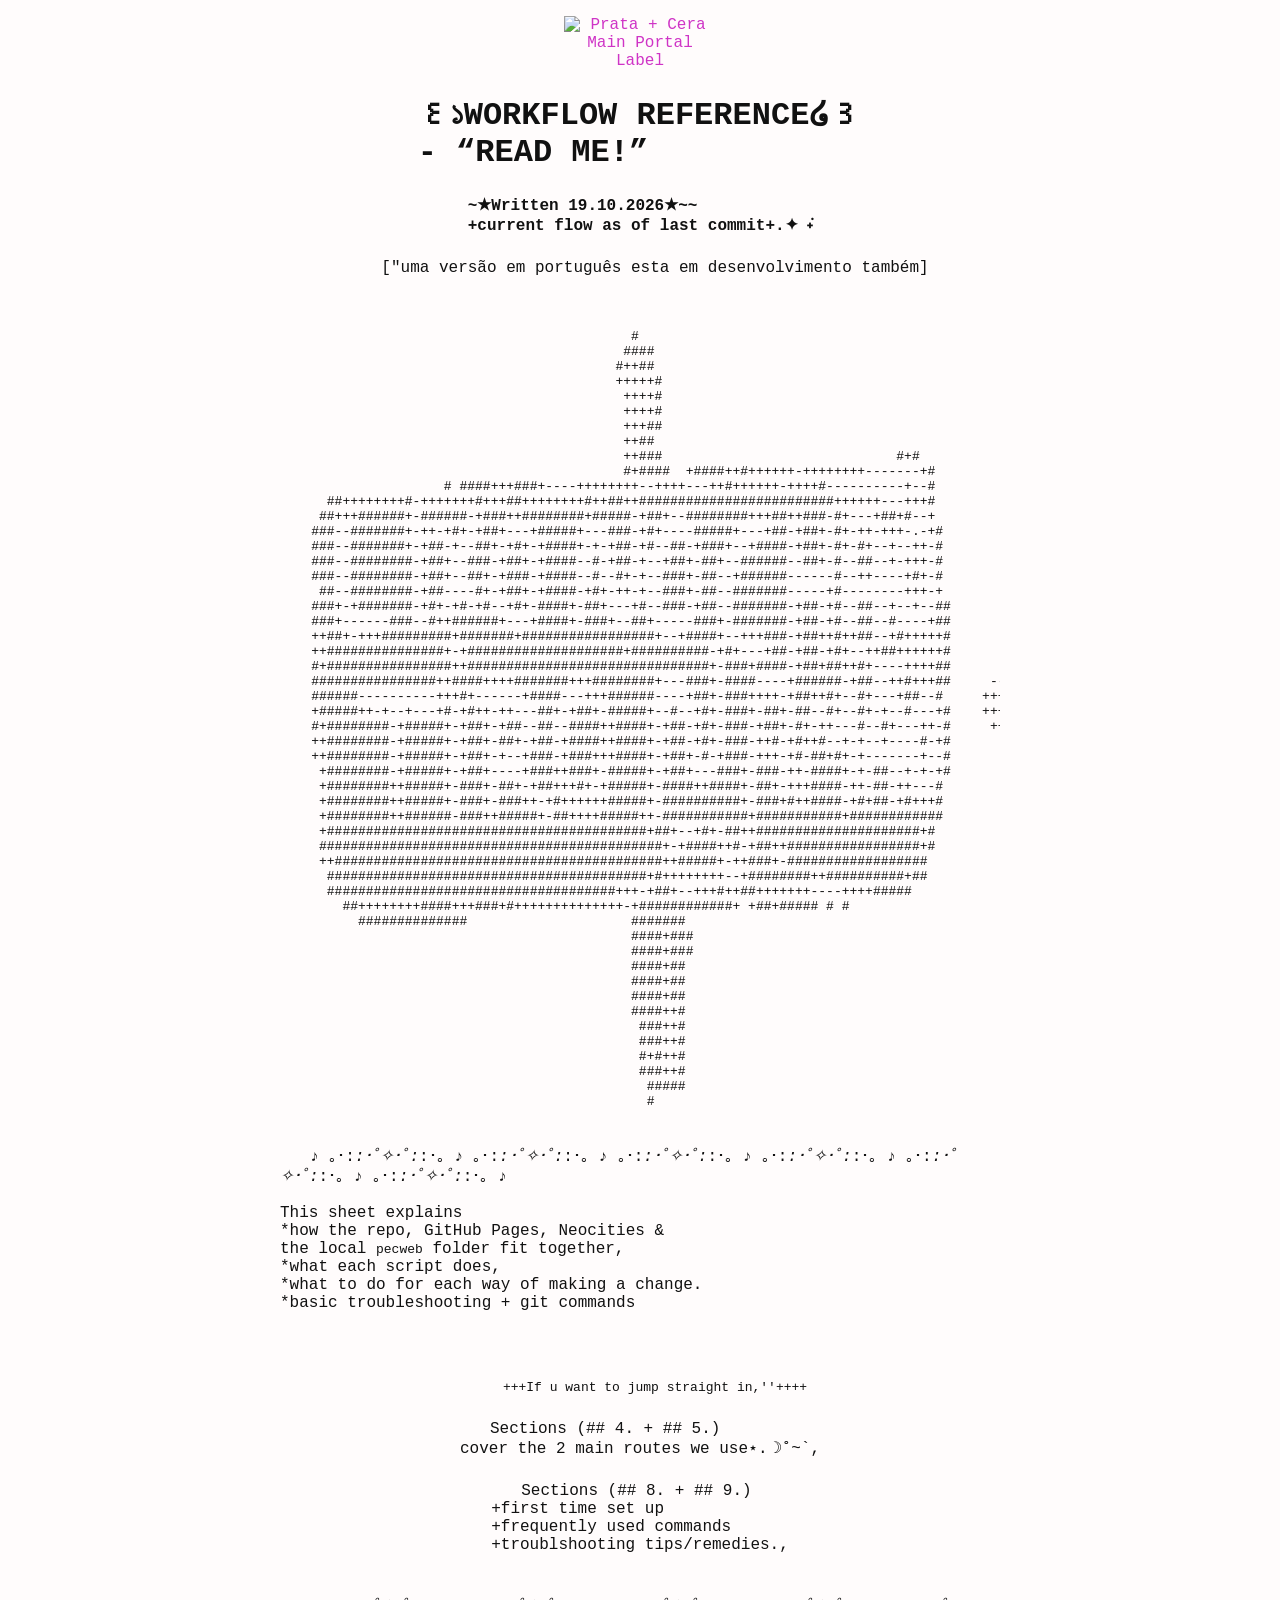
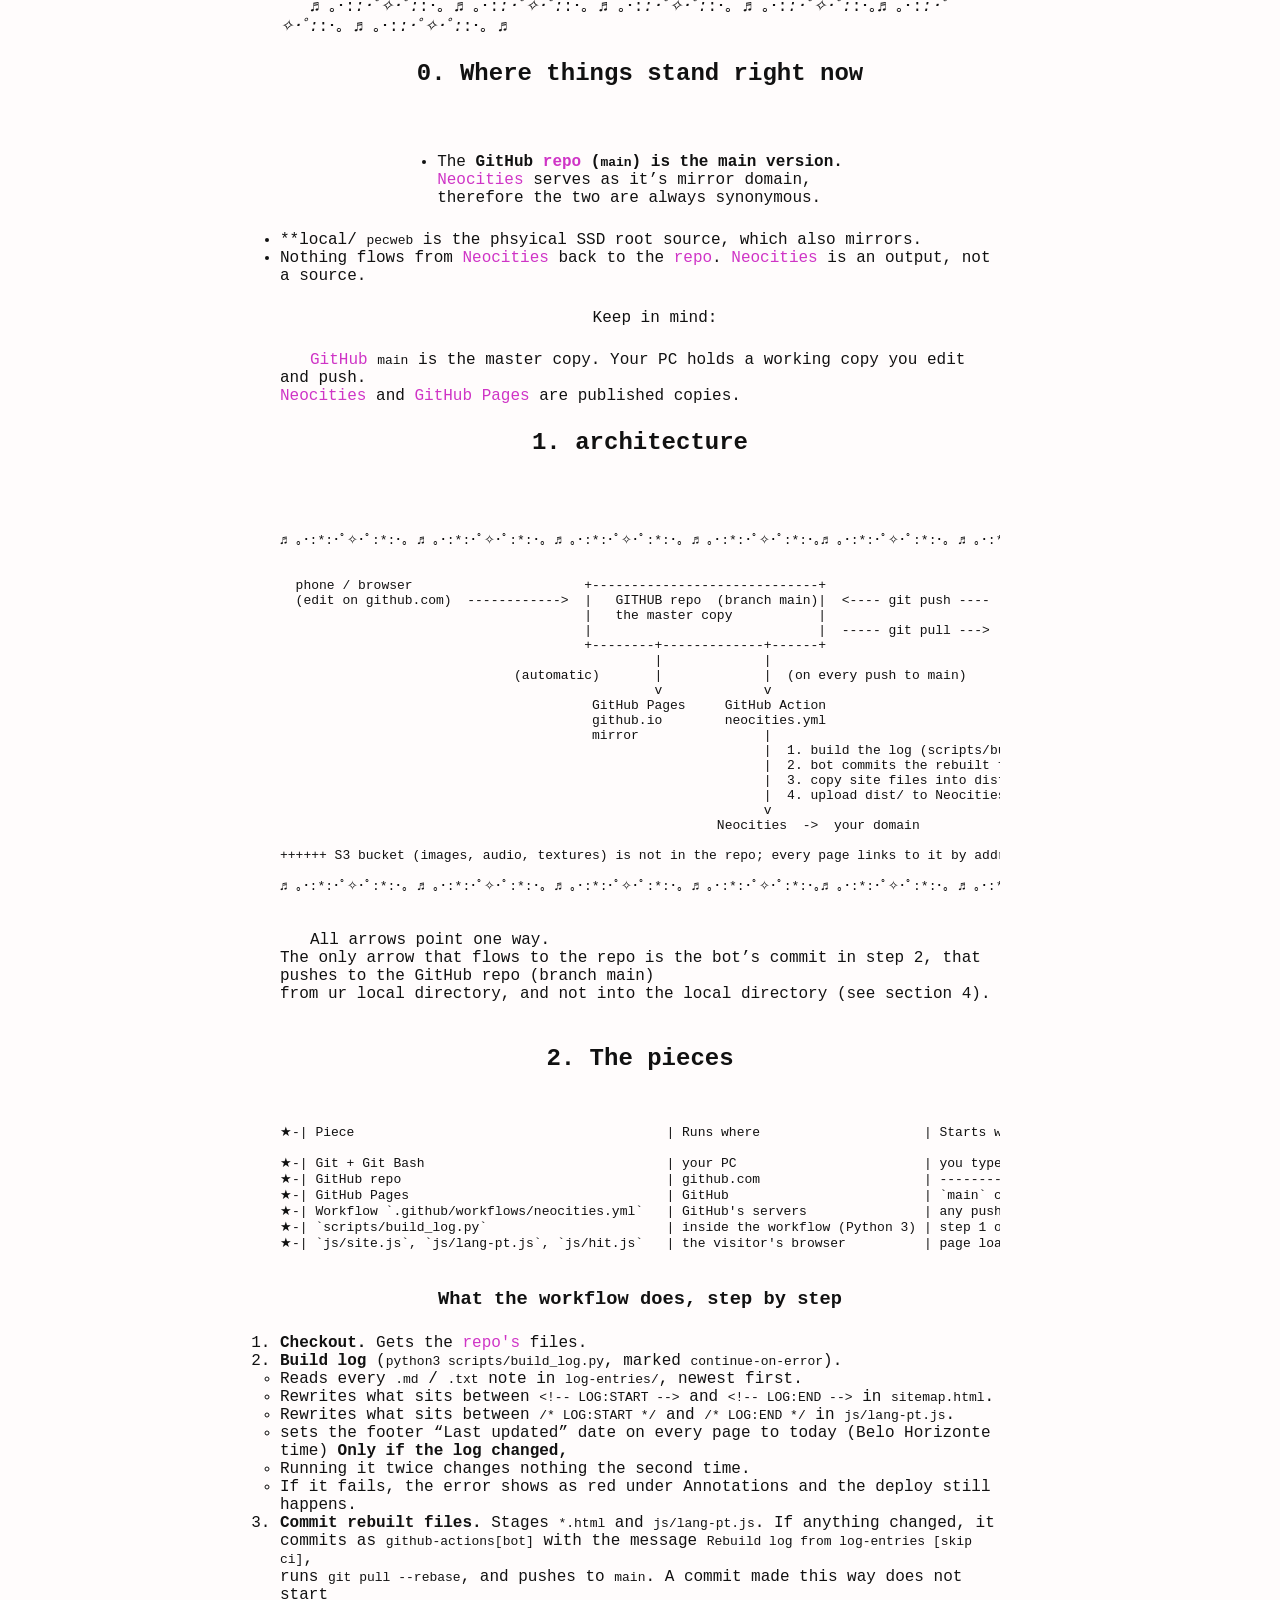
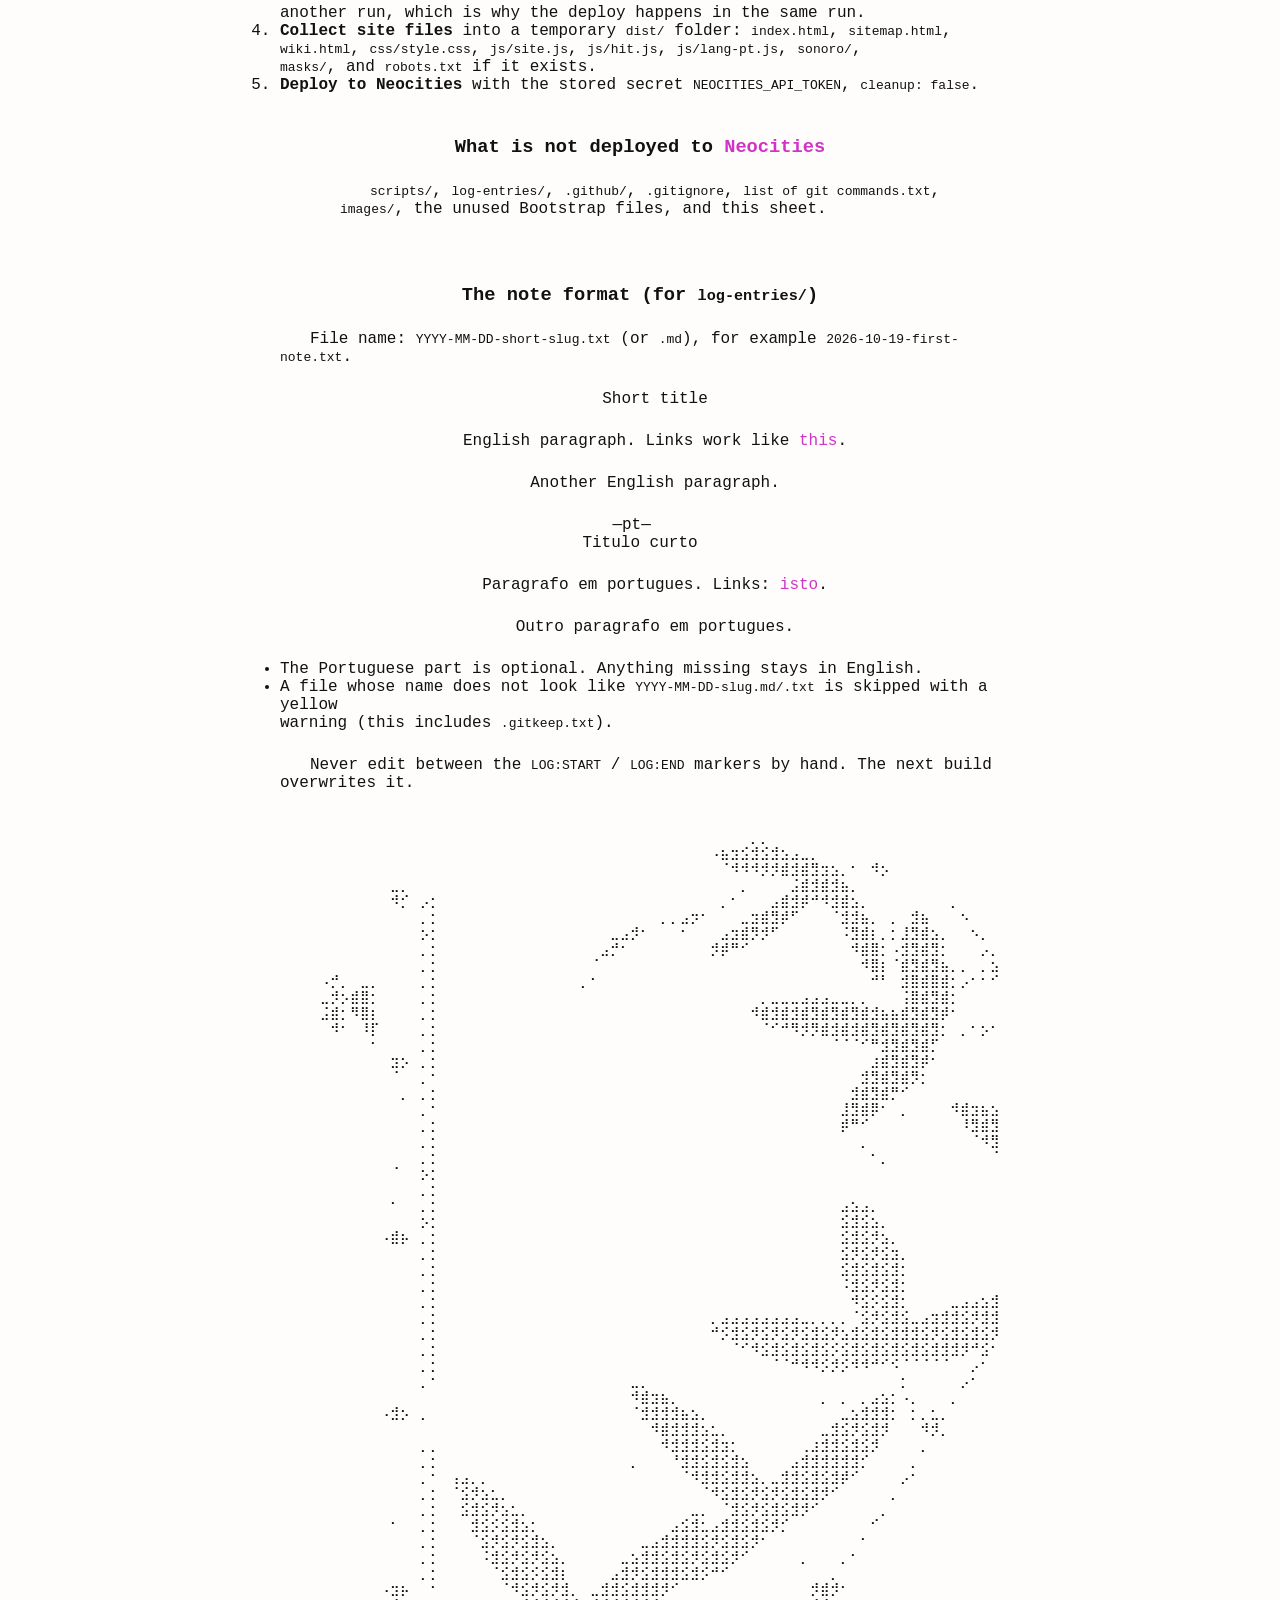
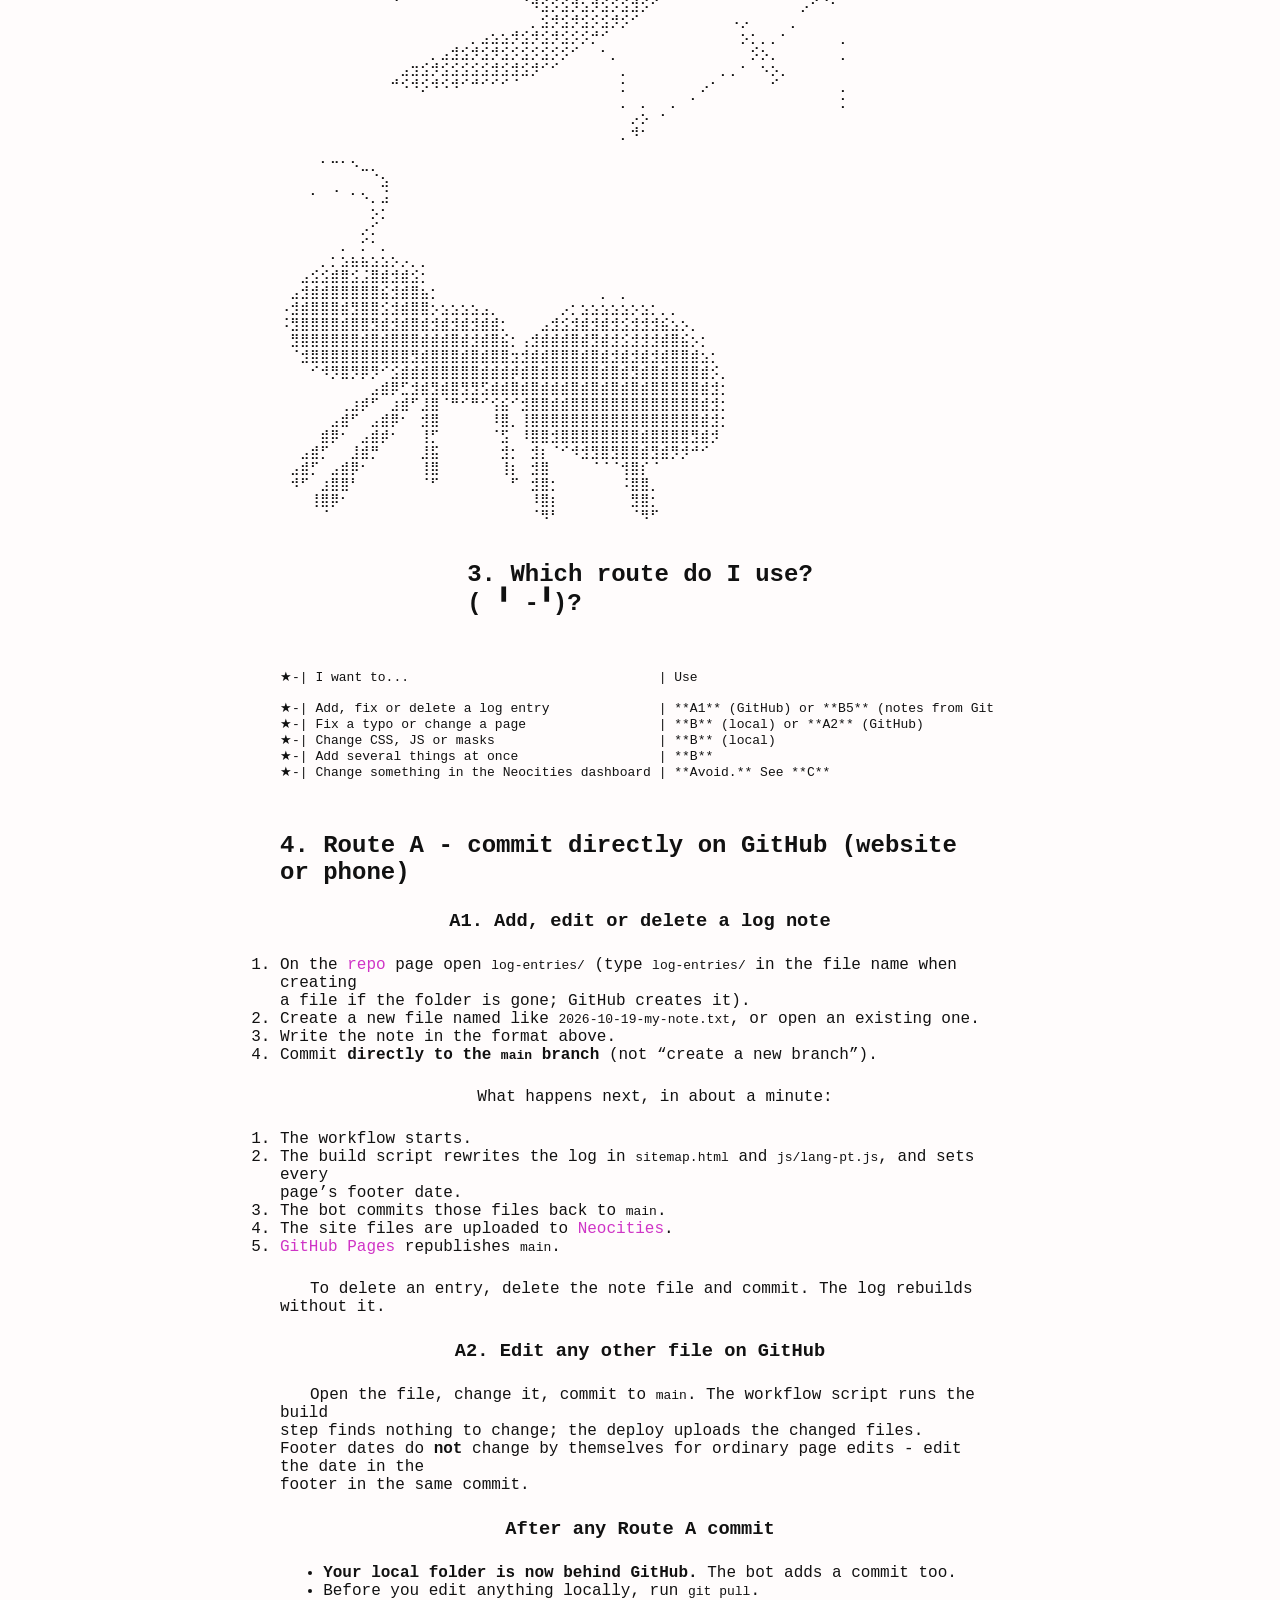
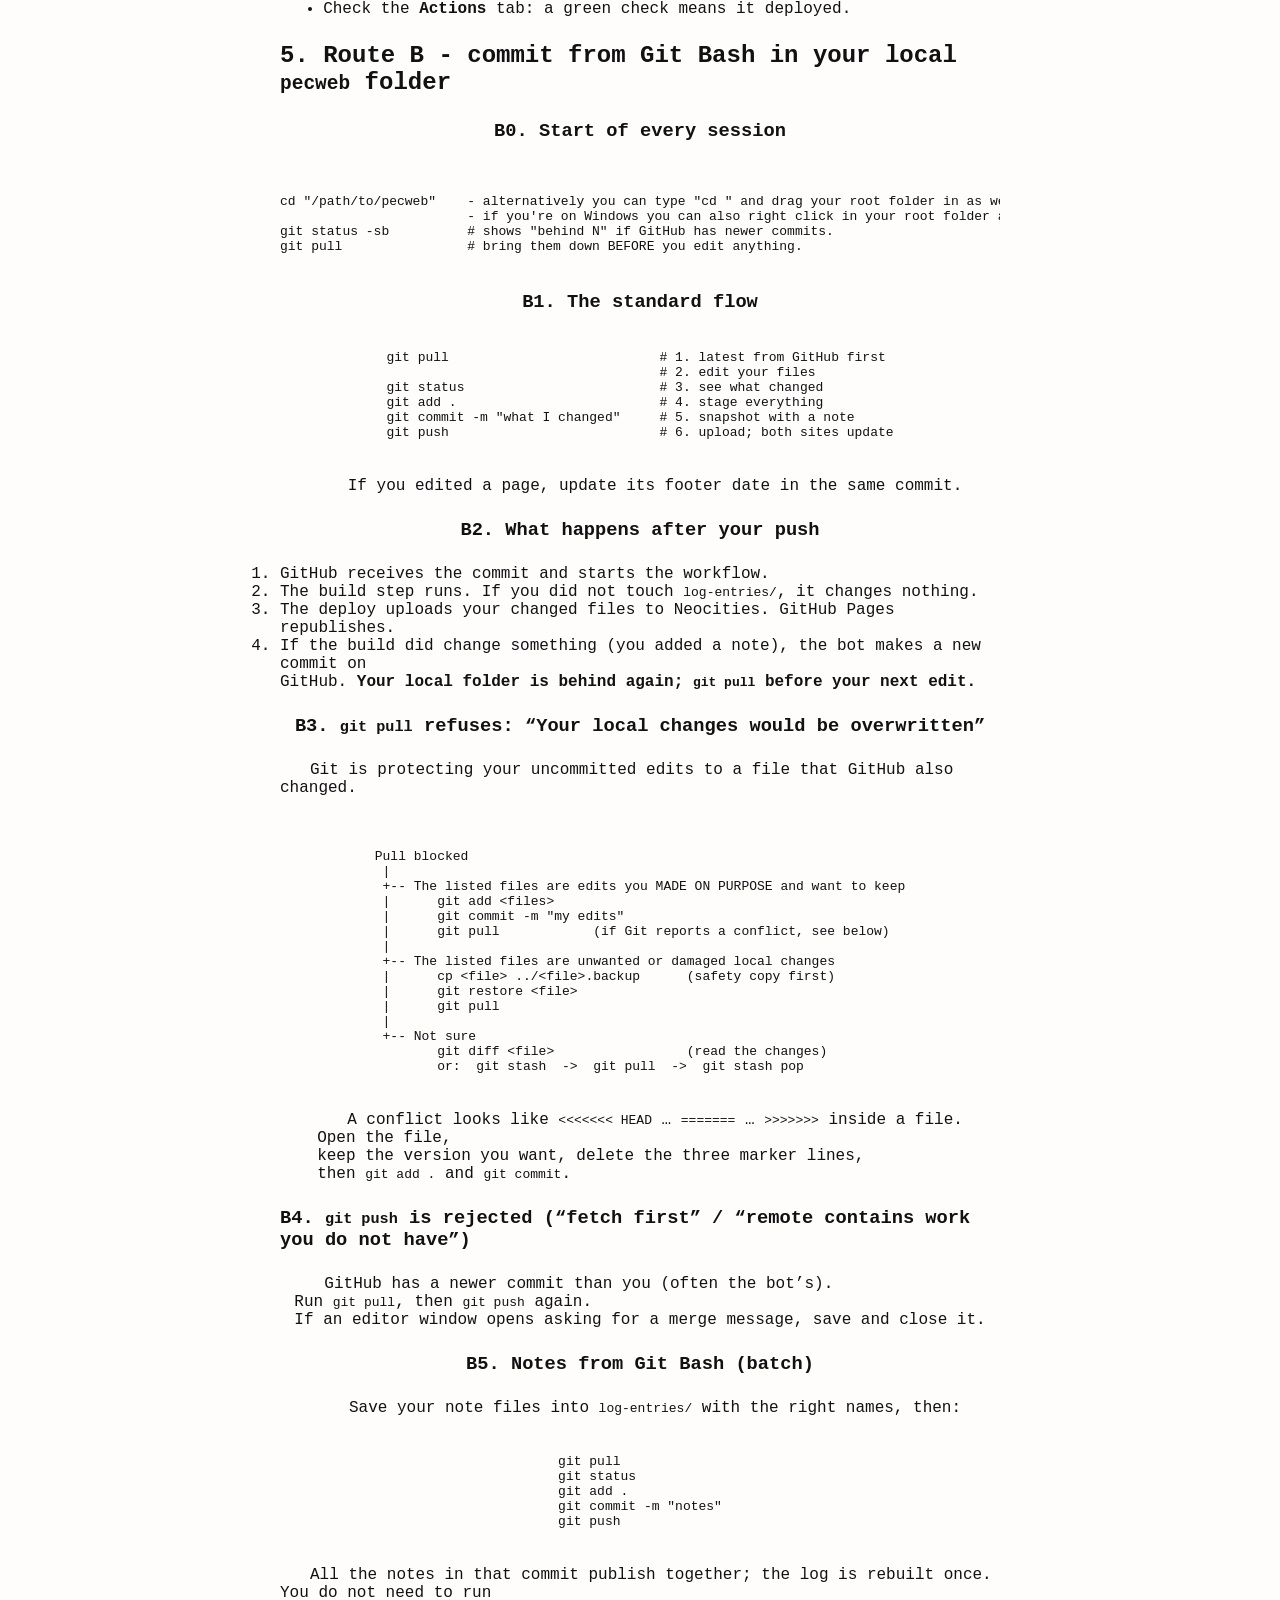
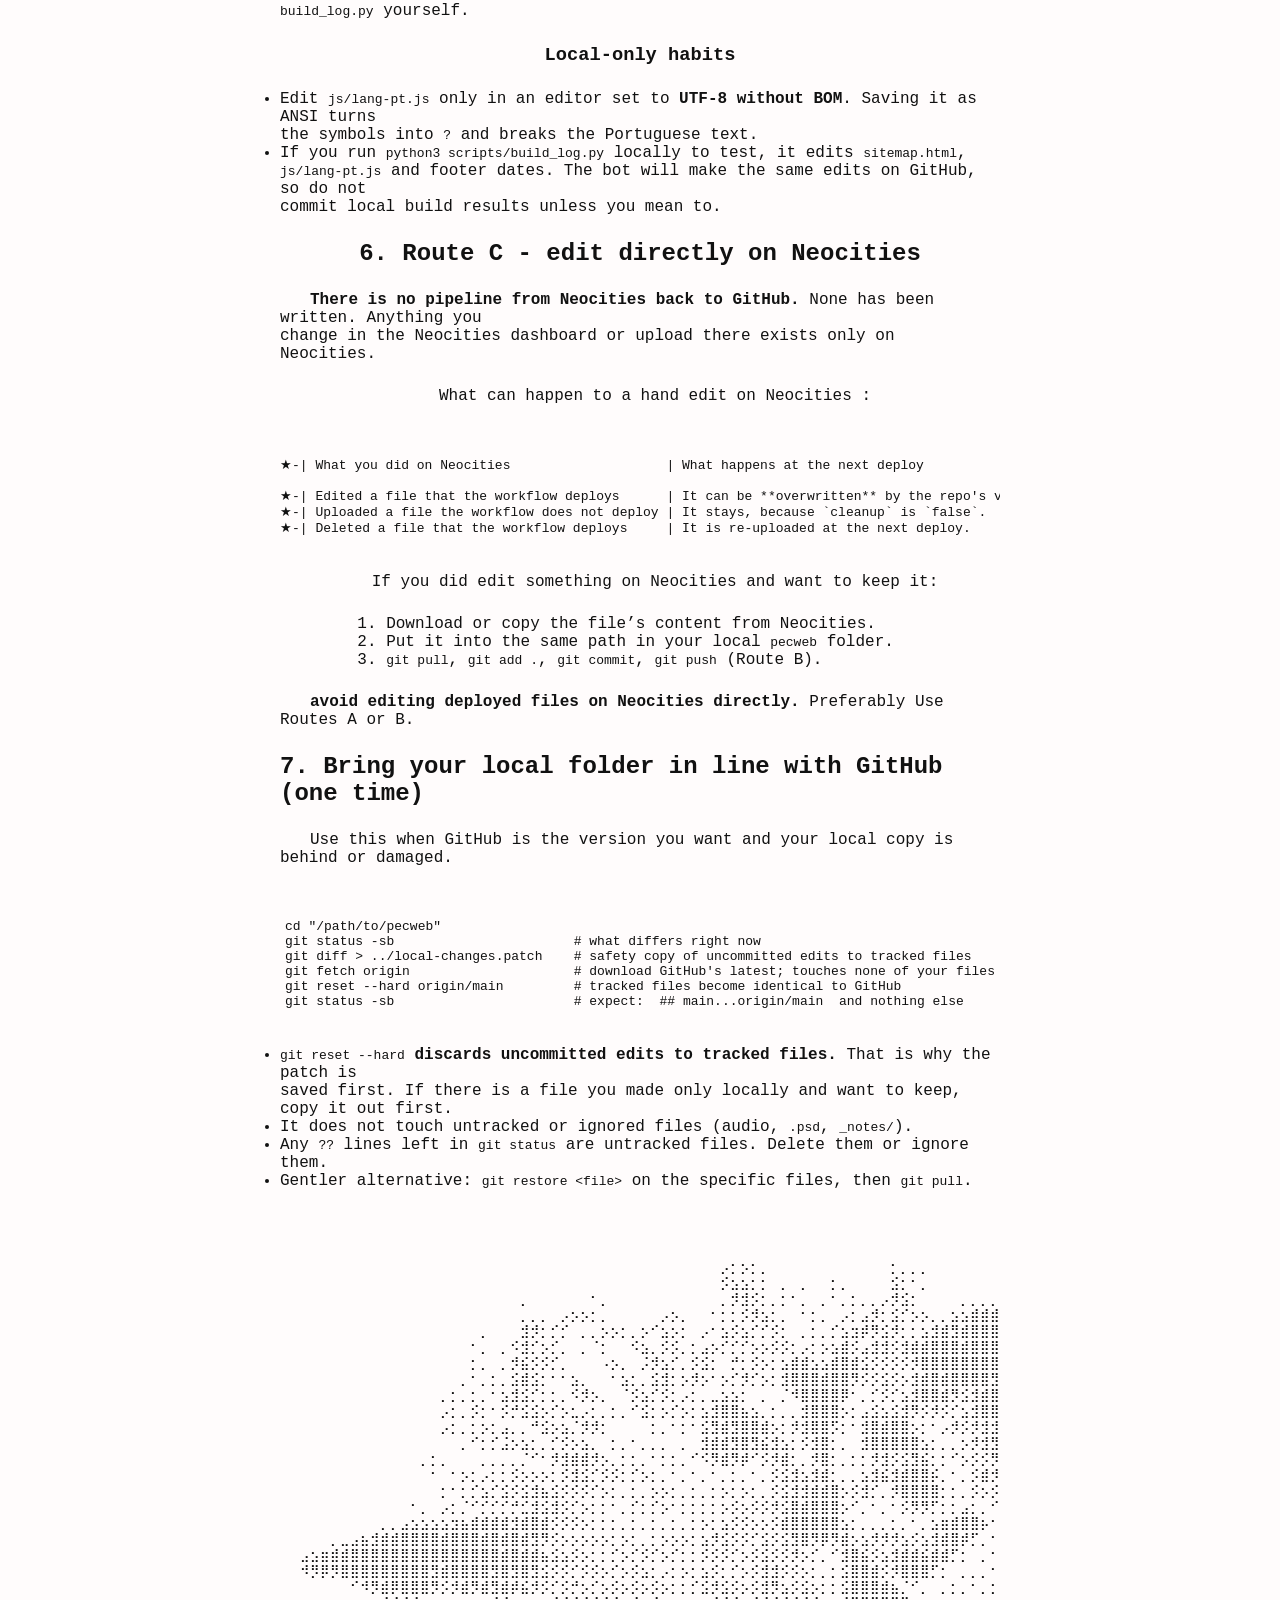
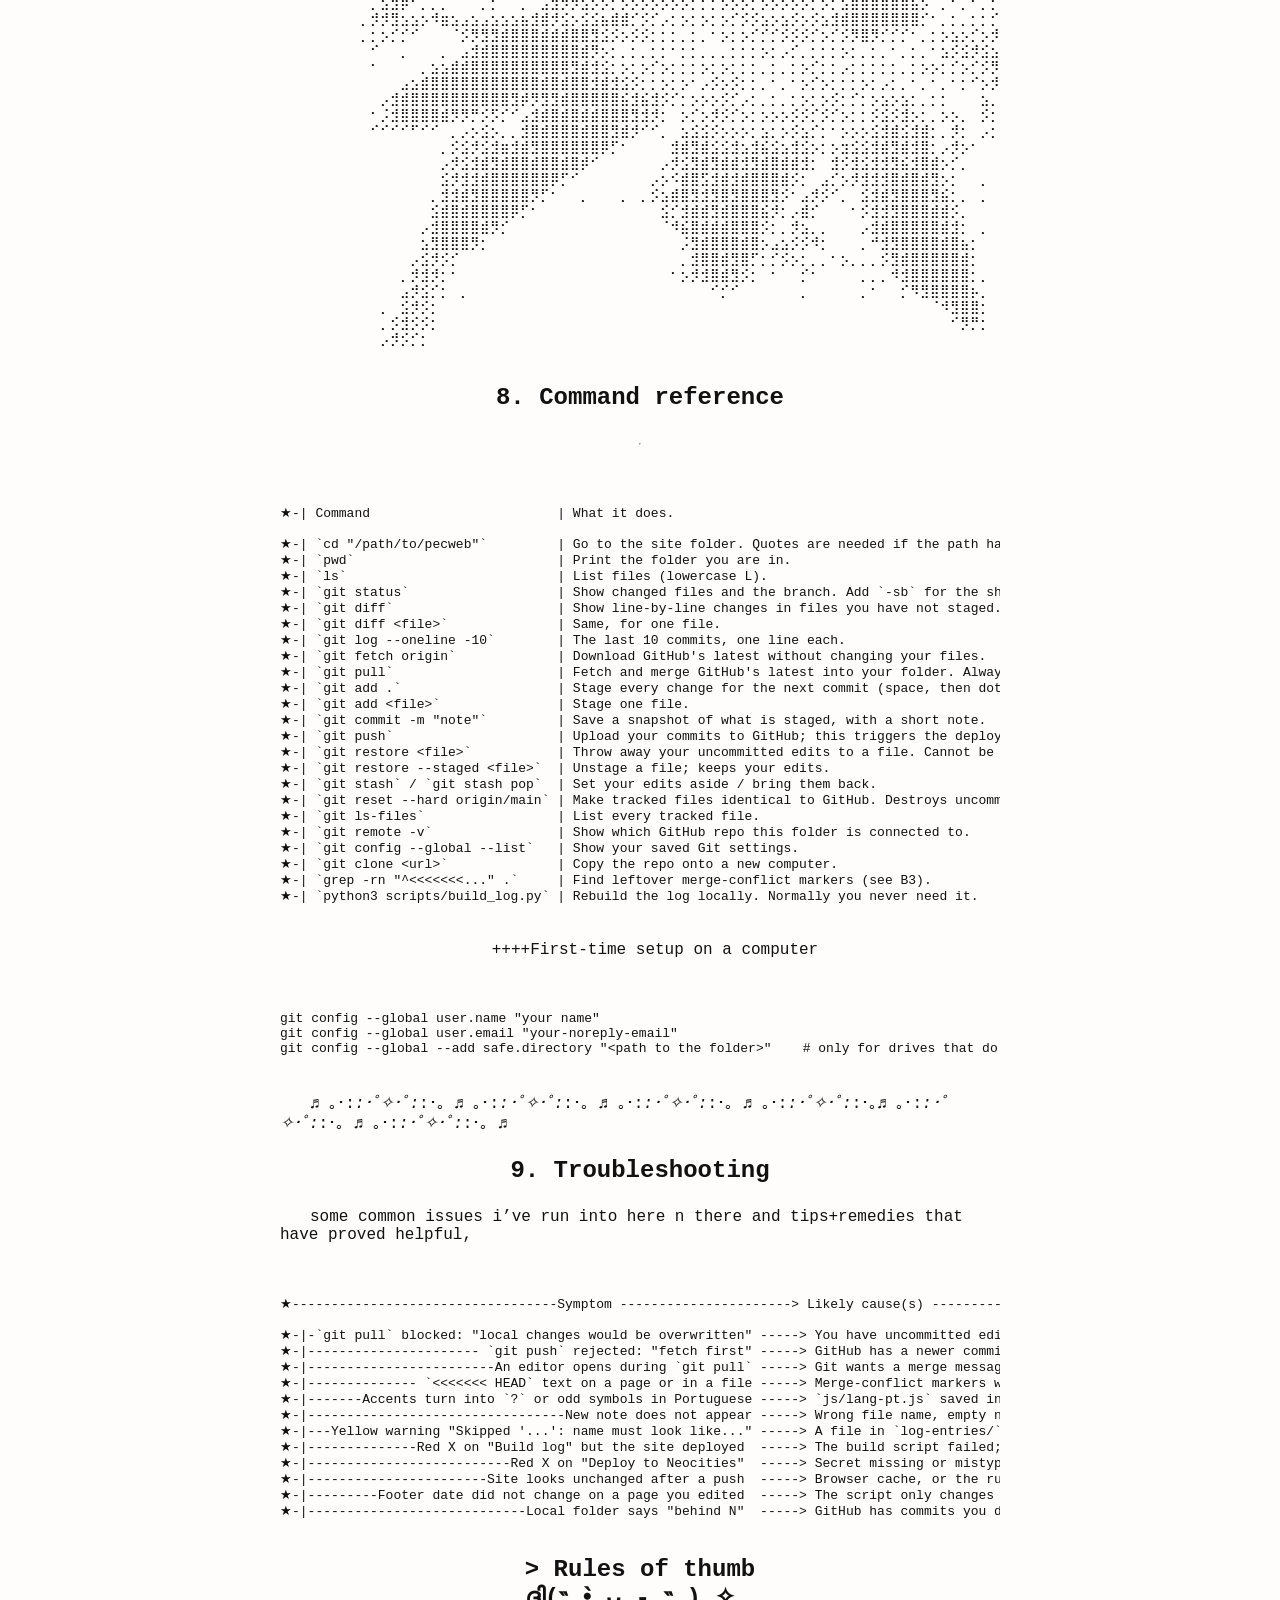
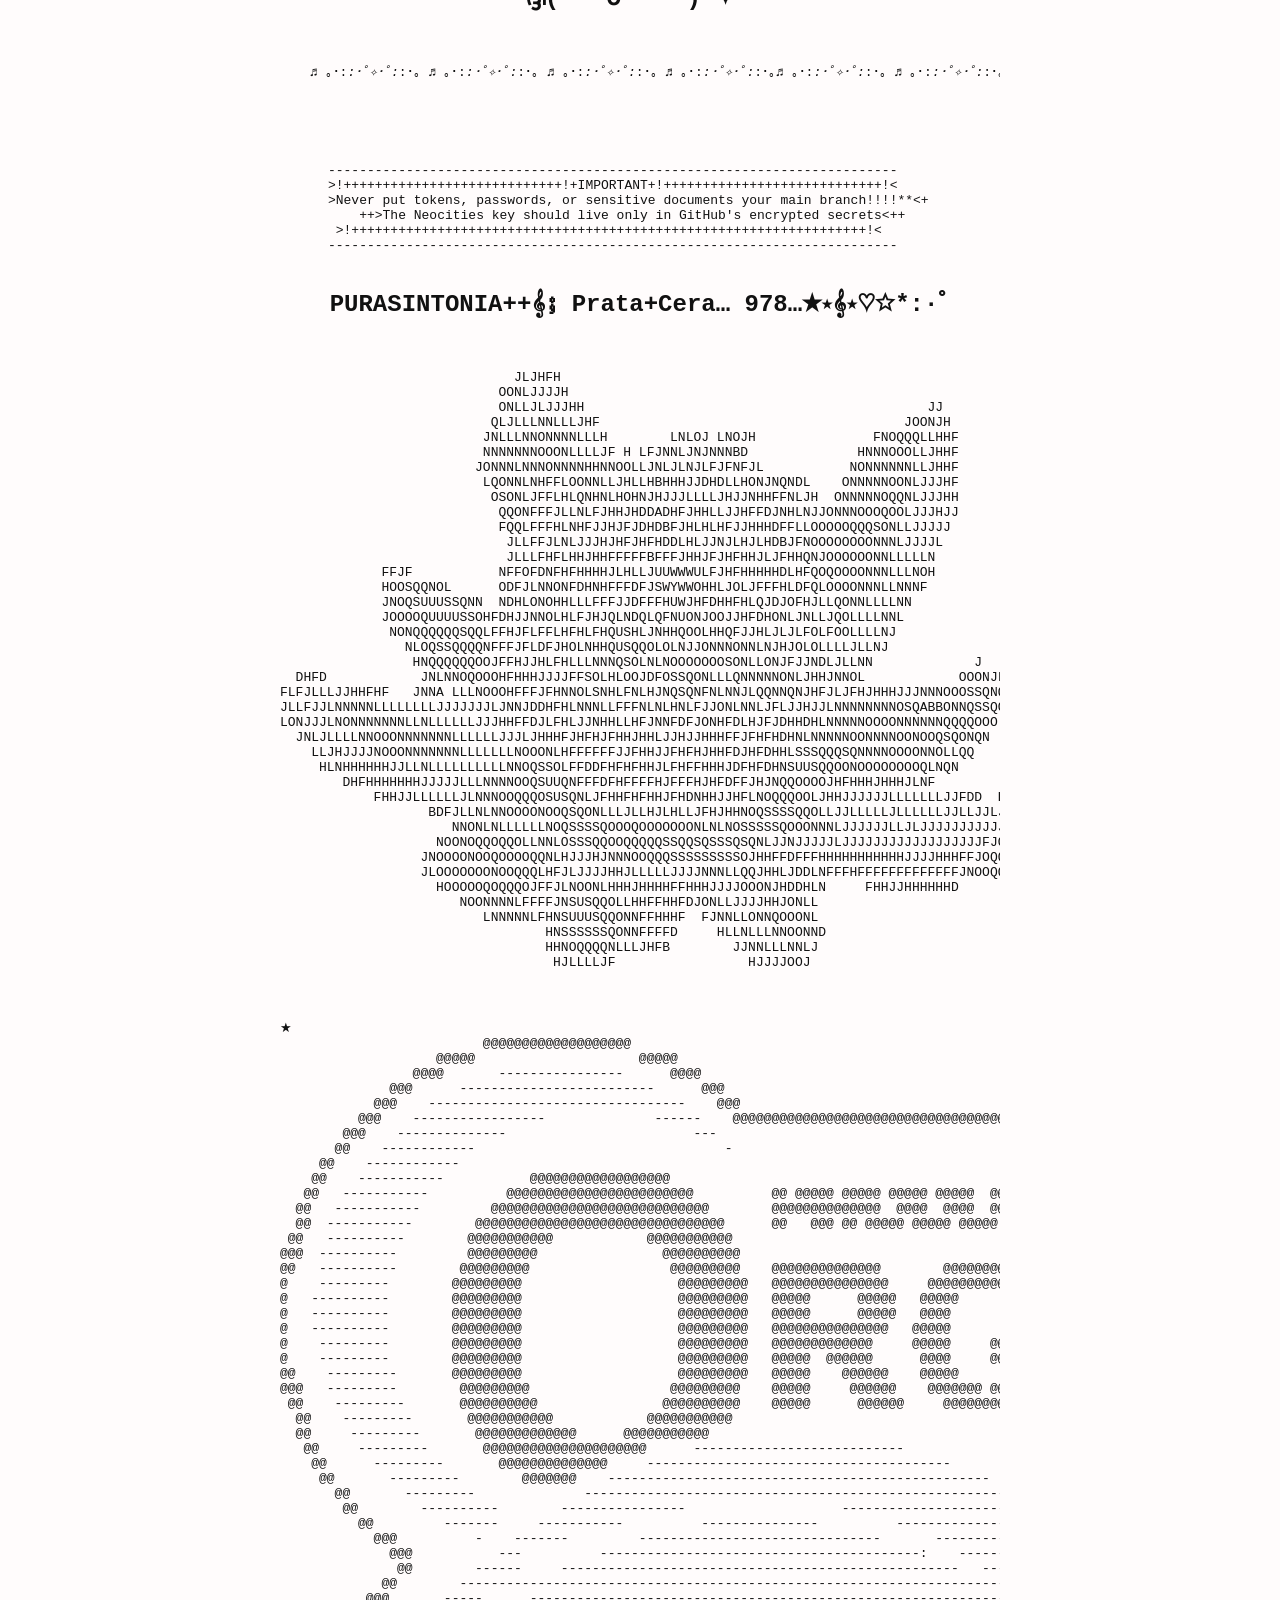
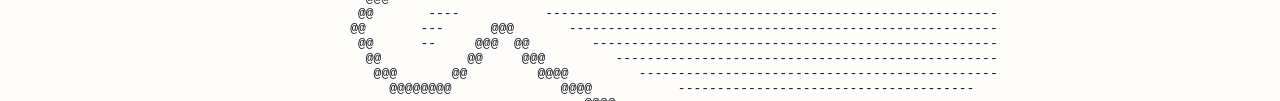
==== commit d2207ead: "Update README.html" ====
--- a/README.html
+++ b/README.html
@@ -100,7 +100,7 @@
 </code></pre>
 <p>♪ ｡･:<em>:･ﾟ✧･ﾟ:</em>:･｡ ♪ ｡･:<em>:･ﾟ✧･ﾟ:</em>:･｡ ♪ ｡･:<em>:･ﾟ✧･ﾟ:</em>:･｡ ♪ ｡･:<em>:･ﾟ✧･ﾟ:</em>:･｡ ♪ ｡･:<em>:･ﾟ✧･ﾟ:</em>:･｡ ♪ ｡･:<em>:･ﾟ✧･ﾟ:</em>:･｡ ♪<br><br>
 This sheet explains<br>
-*how the <a href="https://github.com/sixaelsixaelsixael/prataecera" target="_blank" rel="noopener noreferrer">repo</a>, <a href="https://sixaelsixaelsixael.github.io/prataecera/" target="_blank" rel="noopener noreferrer">GitHub Pages</a>, <a href="https://neocities.org/site/prataecera" target="_blank" rel="noopener noreferrer">Neocities</a> &amp;<br>
+*how the repo, GitHub Pages, Neocities</a> &amp;<br>
 the local <code>pecweb</code> folder fit together,<br>
 *what each script does,<br>
 *what to do for each way of making a change.<br>
@@ -141,14 +141,14 @@
 
 
   phone / browser                      +-----------------------------+
-  (edit on <a href="https://github.com/" target="_blank" rel="noopener noreferrer">github.com</a>)  ------------&gt;  |   GITHUB <a href="https://github.com/sixaelsixaelsixael/prataecera" target="_blank" rel="noopener noreferrer">repo</a>  (branch main)|  &lt;---- git push ----  local pecweb
+  (edit on github.com)  ------------&gt;  |   GITHUB repo  (branch main)|  &lt;---- git push ----  local pecweb
                                        |   the master copy           |
-                                       |                             |  ----- git pull ---&gt;  (<a href="https://git-scm.com/" target="_blank" rel="noopener noreferrer">Git Bash</a>)
+                                       |                             |  ----- git pull ---&gt;  (Git Bash)
                                        +--------+-------------+------+  
                                                 |             |
                               (automatic)       |             |  (on every push to main)
                                                 v             v
-                                        <a href="https://sixaelsixaelsixael.github.io/prataecera/" target="_blank" rel="noopener noreferrer">GitHub Pages</a>     GitHub Action
+                                        GitHub Pages     GitHub Action
                                         github.io        neocities.yml
                                         mirror                |
                                                               |  1. build the log (scripts/build_log.py)
@@ -156,7 +156,7 @@
                                                               |  3. copy site files into dist/
                                                               |  4. upload dist/ to Neocities
                                                               v
-                                                         <a href="https://neocities.org/site/prataecera" target="_blank" rel="noopener noreferrer">Neocities</a>  -&gt;  your domain
+                                                        Neocities  -&gt;  your domain
 
 ++++++ S3 bucket (images, audio, textures) is not in the repo; every page links to it by address.+++++++++
 
@@ -172,9 +172,9 @@
 <pre class="scroll-container"><code class="scroll-container">
 ★-| Piece                                        | Runs where                     | Starts when                                      | What it does.
 
-★-| Git + <a href="https://git-scm.com/" target="_blank" rel="noopener noreferrer">Git Bash</a>                               | your PC                        | you type a command                               | Tracks changes; sends them to GitHub and fetches them back.
-★-| GitHub <a href="https://github.com/sixaelsixaelsixael/prataecera" target="_blank" rel="noopener noreferrer">repo</a>                                  | github.com                     | --------                                         | Stores every file and the full history.
-★-| <a href="https://sixaelsixaelsixael.github.io/prataecera/" target="_blank" rel="noopener noreferrer">GitHub Pages</a>                                 | GitHub                         | `main` changes                                   | Publishes the repo's top folder at the github.io address.
+★-| Git + Git Bash                               | your PC                        | you type a command                               | Tracks changes; sends them to GitHub and fetches them back.
+★-| GitHub repo                                  | github.com                     | --------                                         | Stores every file and the full history.
+★-| GitHub Pages                                 | GitHub                         | `main` changes                                   | Publishes the repo's top folder at the github.io address.
 ★-| Workflow `.github/workflows/neocities.yml`   | GitHub's servers               | any push to `main`, or the "Run workflow" button | Builds the log, commits it back, deploys to Neocities.
 ★-| `scripts/build_log.py`                       | inside the workflow (Python 3) | step 1 of the workflow                           | Rebuilds the log from `log-entries/`.                     
 ★-| `js/site.js`, `js/lang-pt.js`, `js/hit.js`   | the visitor's browser          | page load                                        | Theme and language buttons, Portuguese text, click areas. Not part of any pipeline.
@@ -208,11 +208,11 @@
 <h3 id="the-note-format-for-log-entries">The note format (for <code>log-entries/</code>)</h3>
 <p>File name: <code>YYYY-MM-DD-short-slug.txt</code> (or <code>.md</code>), for example <code>2026-10-19-first-note.txt</code>.</p>
 <p>Short title</p>
-<p>English paragraph. Links work like <a href="https://example.com">this</a>.</p>
+<p>English paragraph. Links work like <a href="https://www.youtube.com/watch?v=GDSpP405O00&list=PL0ti6xOf18N4wluF146iSelgR0eQPyHMs&index=11">this</a>.</p>
 <p>Another English paragraph.</p>
 <p>—pt—<br>
 Titulo curto</p>
-<p>Paragrafo em portugues. Links: <a href="https://example.com">isto</a>.</p>
+<p>Paragrafo em portugues. Links: <a href="https://www.youtube.com/watch?v=b8iVbNYk8QI&list=PLetmEwoT2Lew">isto</a>.</p>
 <p>Outro paragrafo em portugues.</p>
 <ul>
 <li>The Portuguese part is optional. Anything missing stays in English.</li>
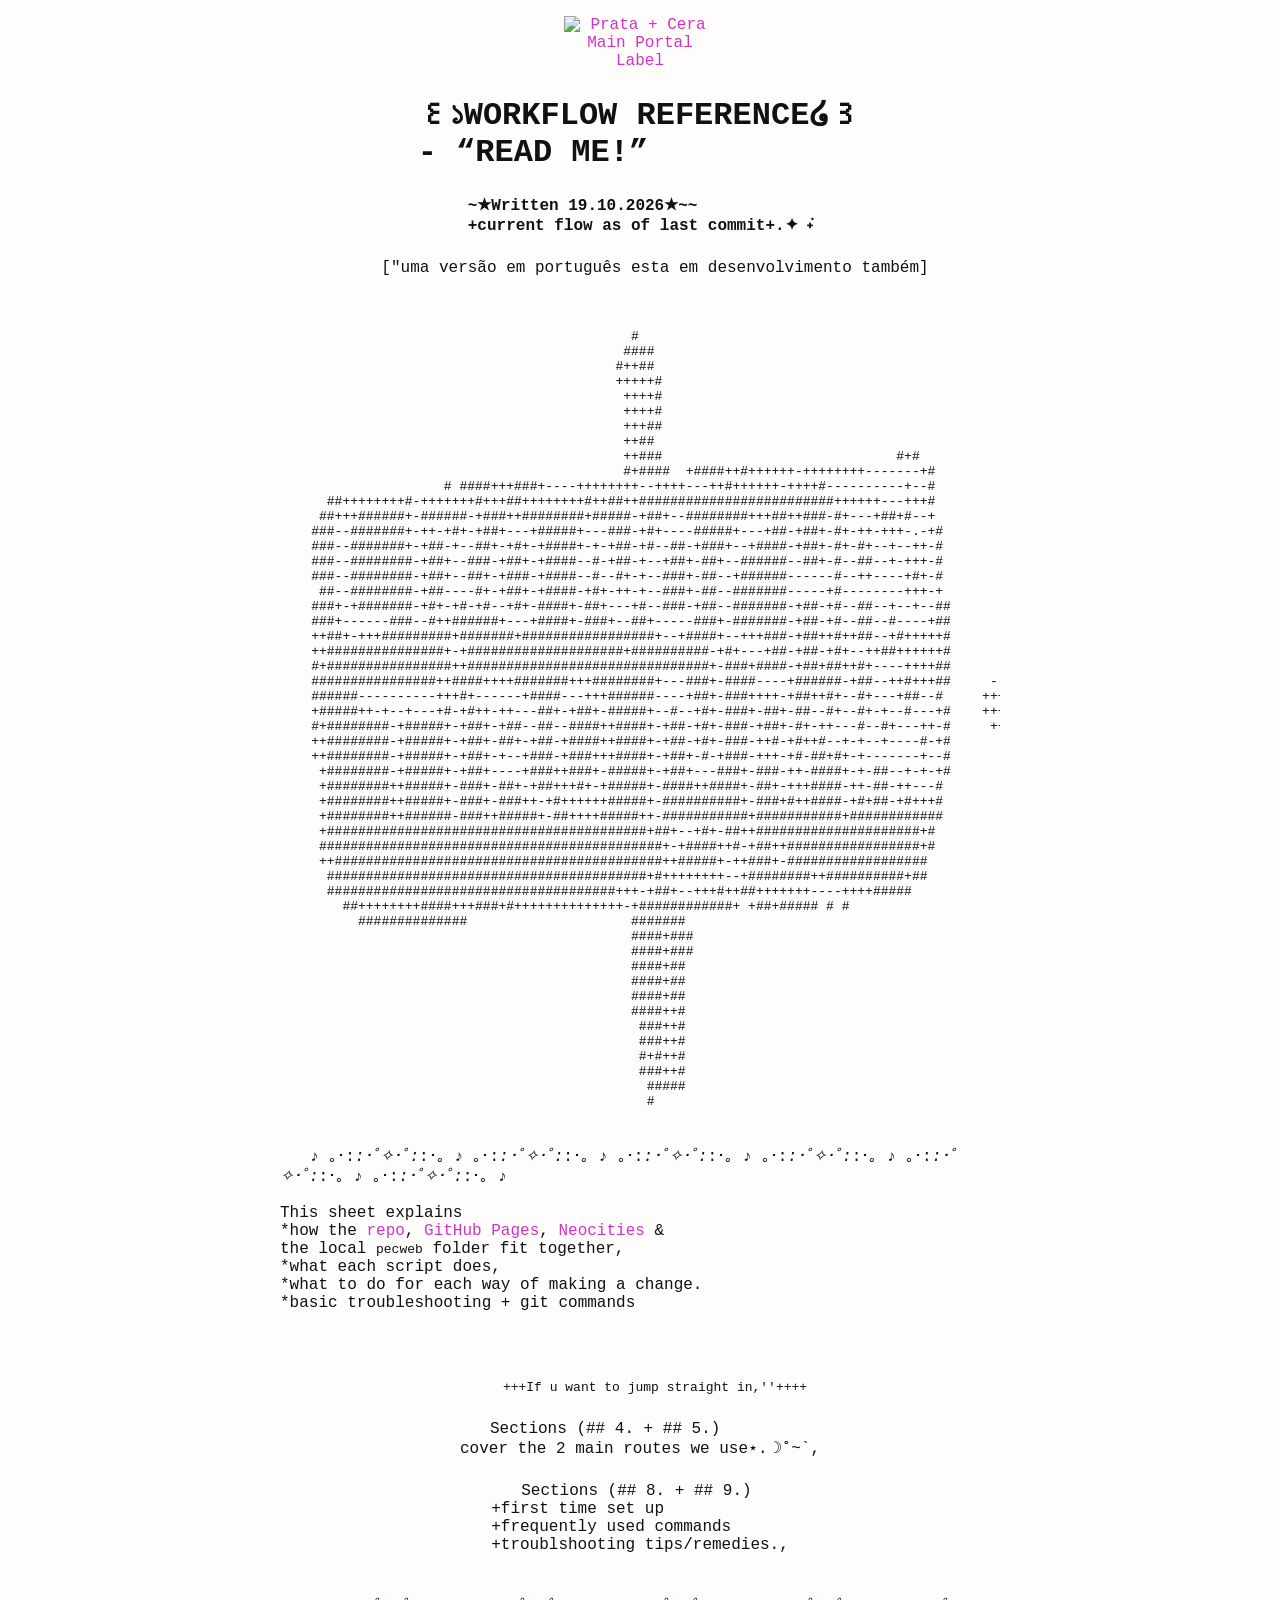
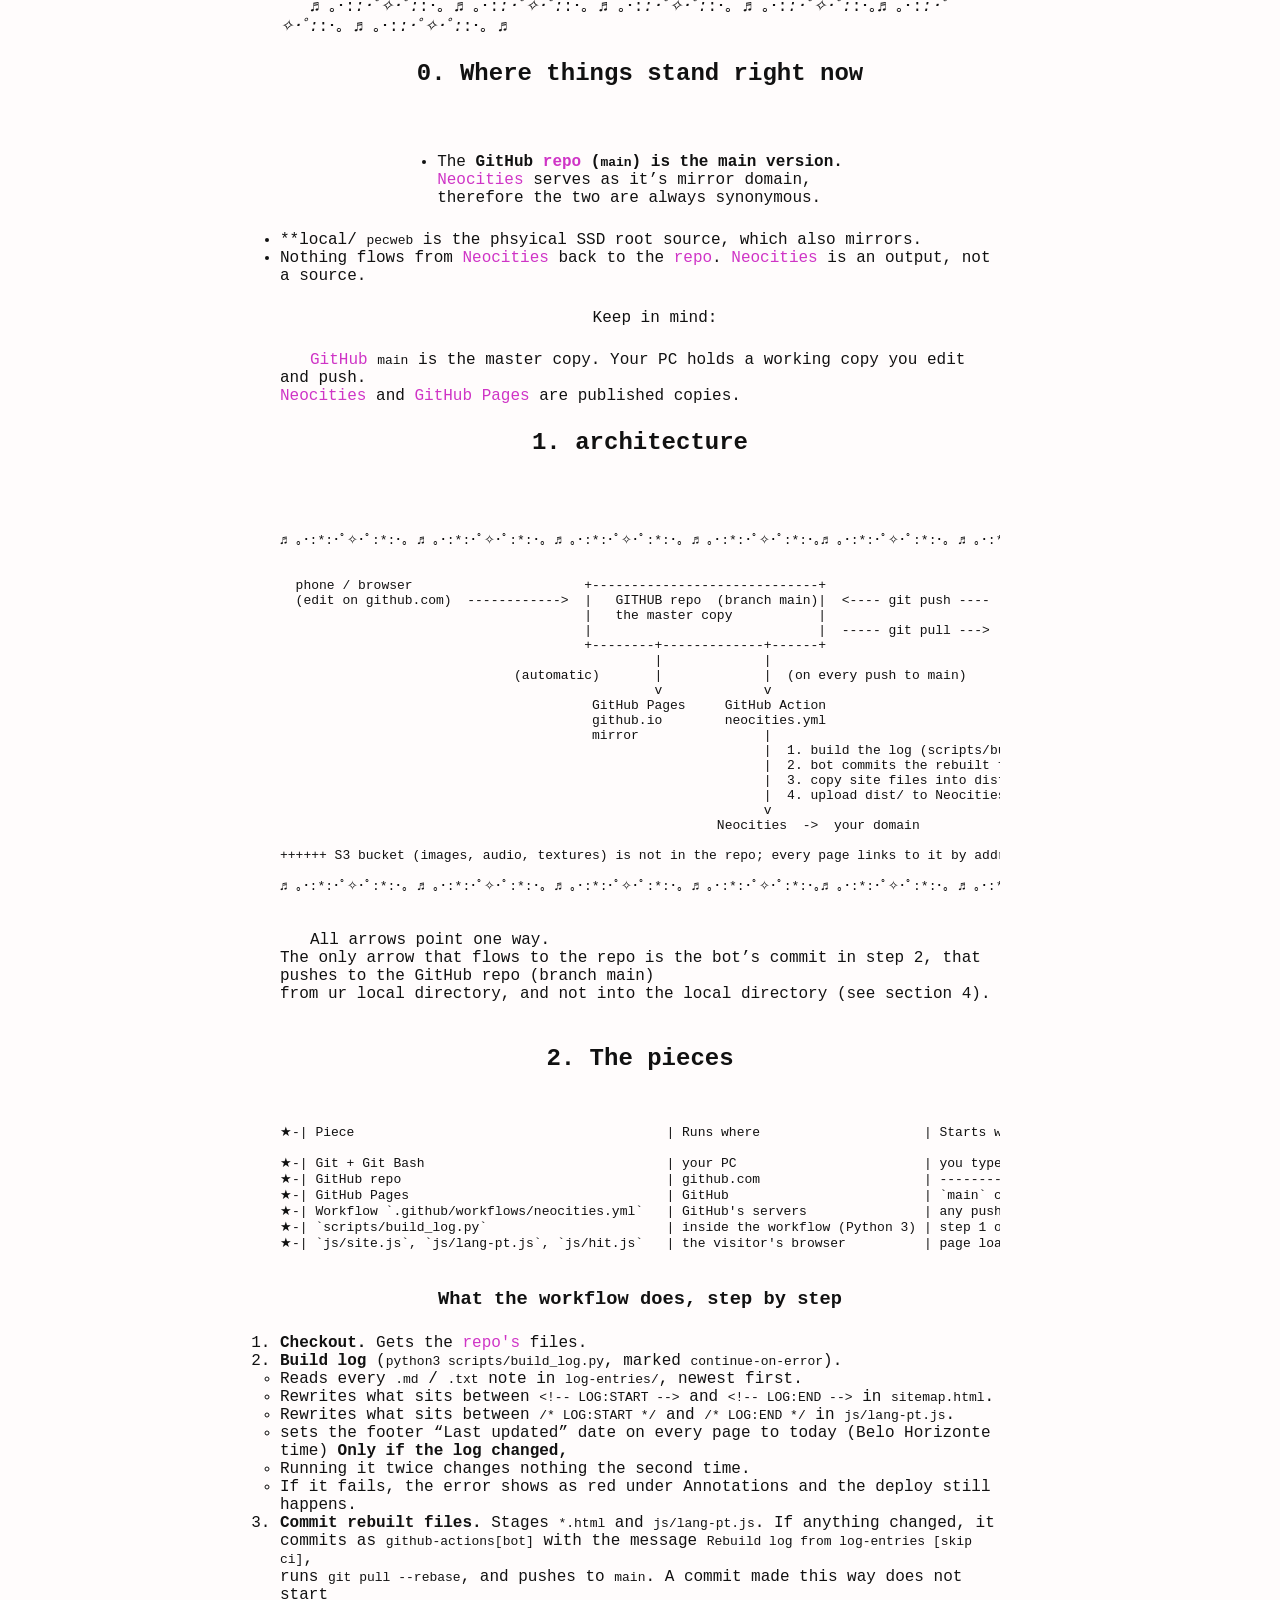
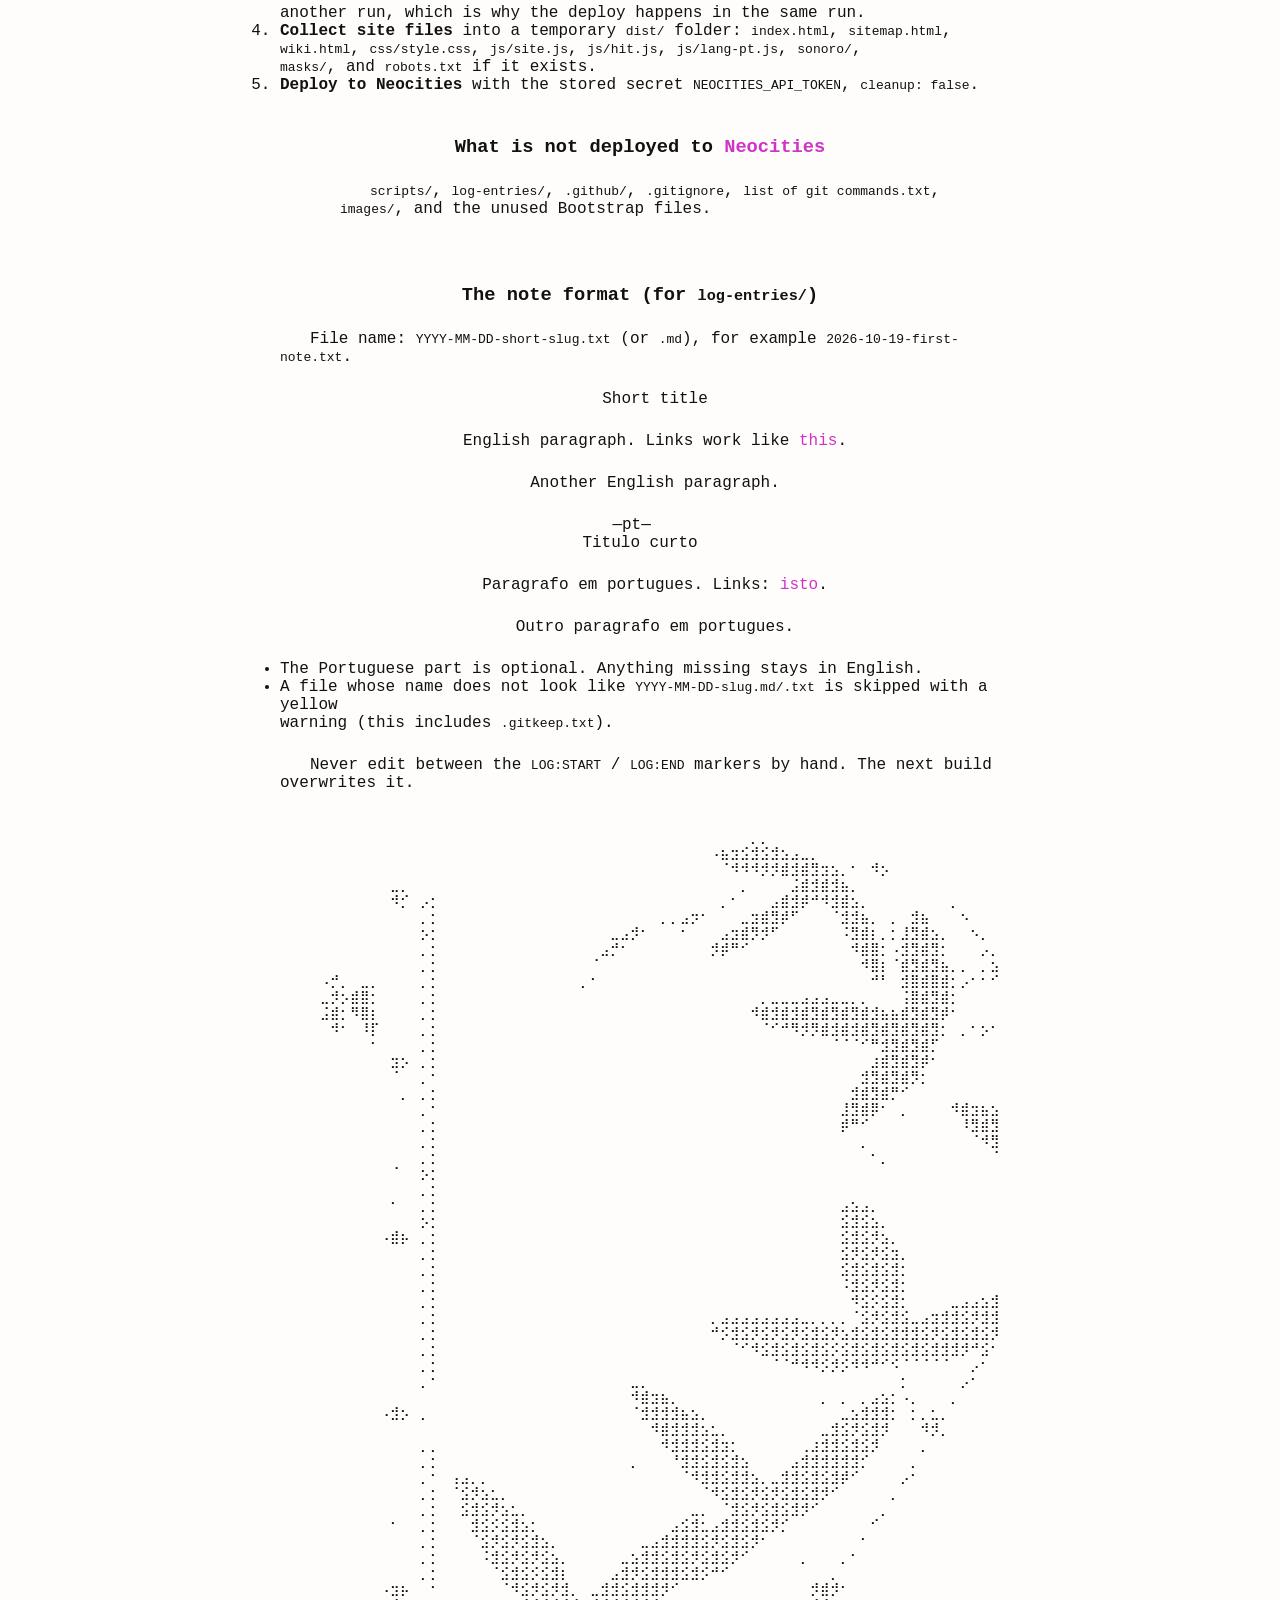
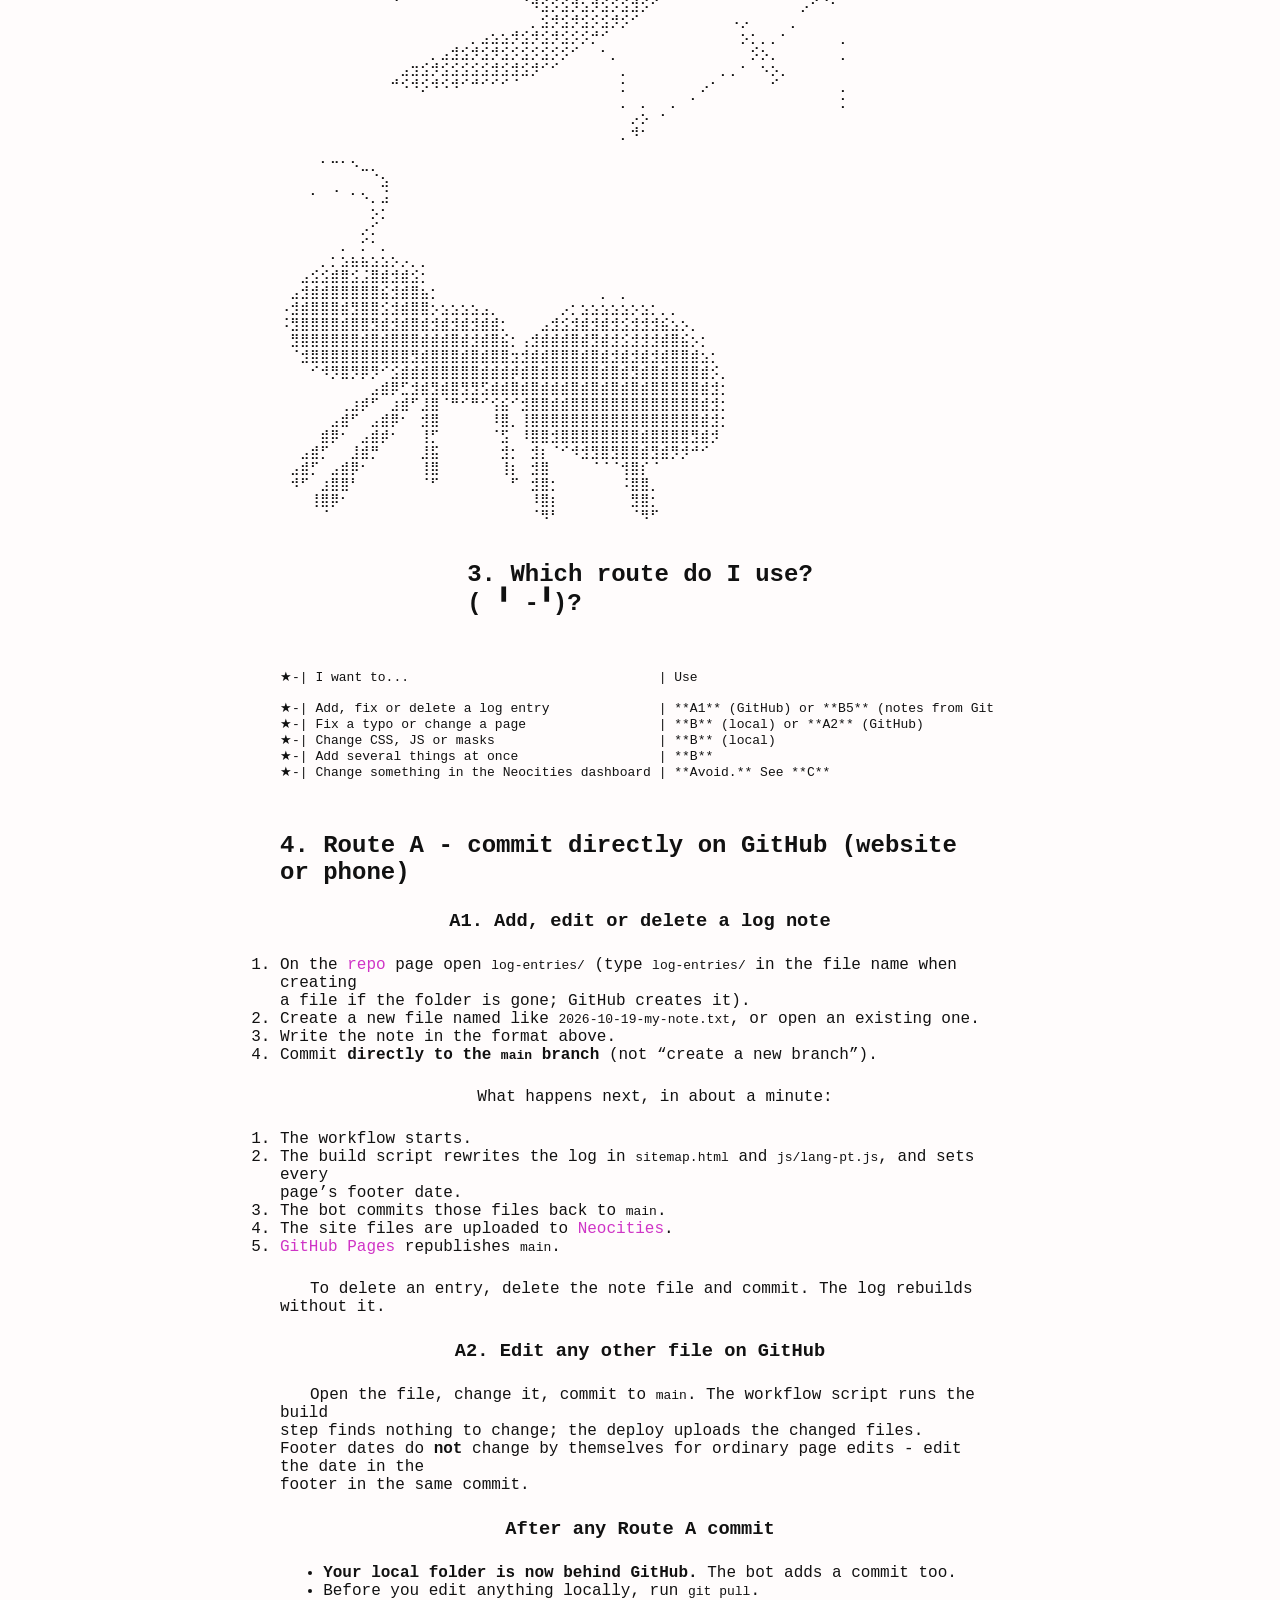
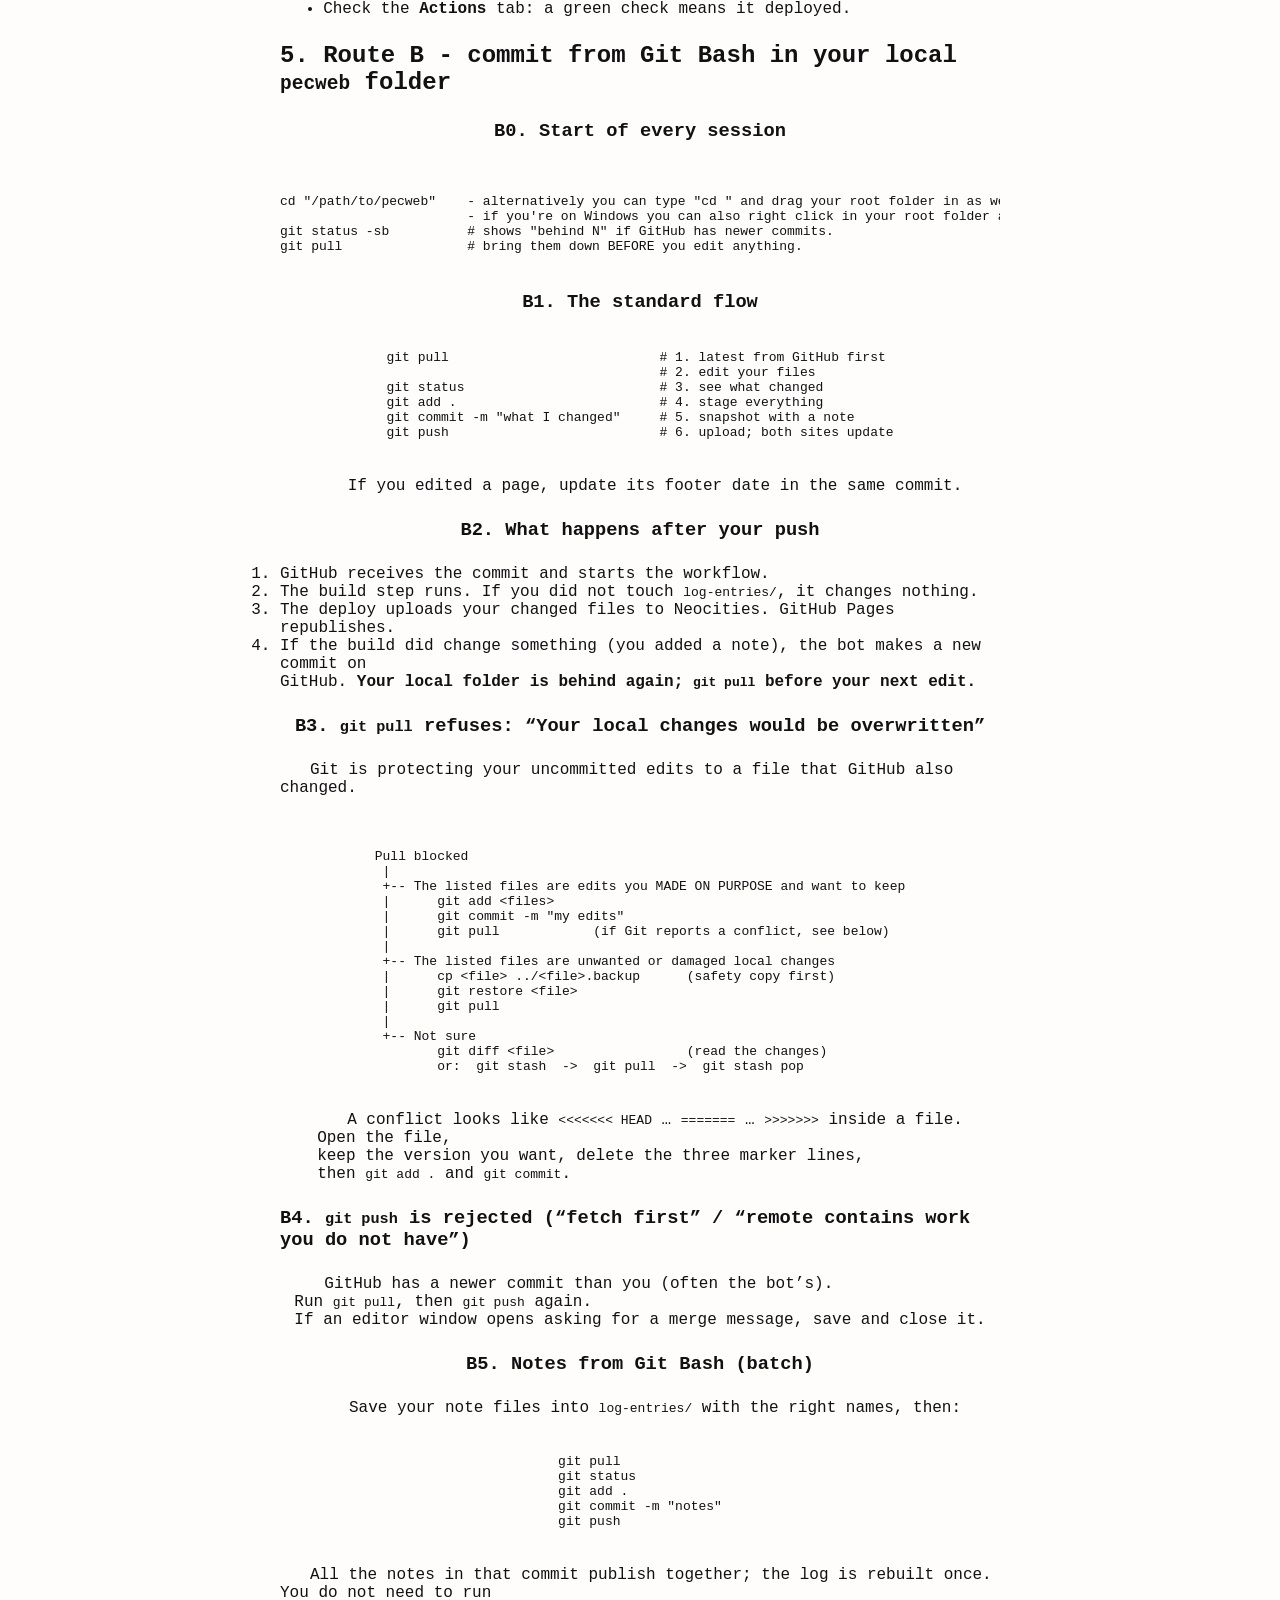
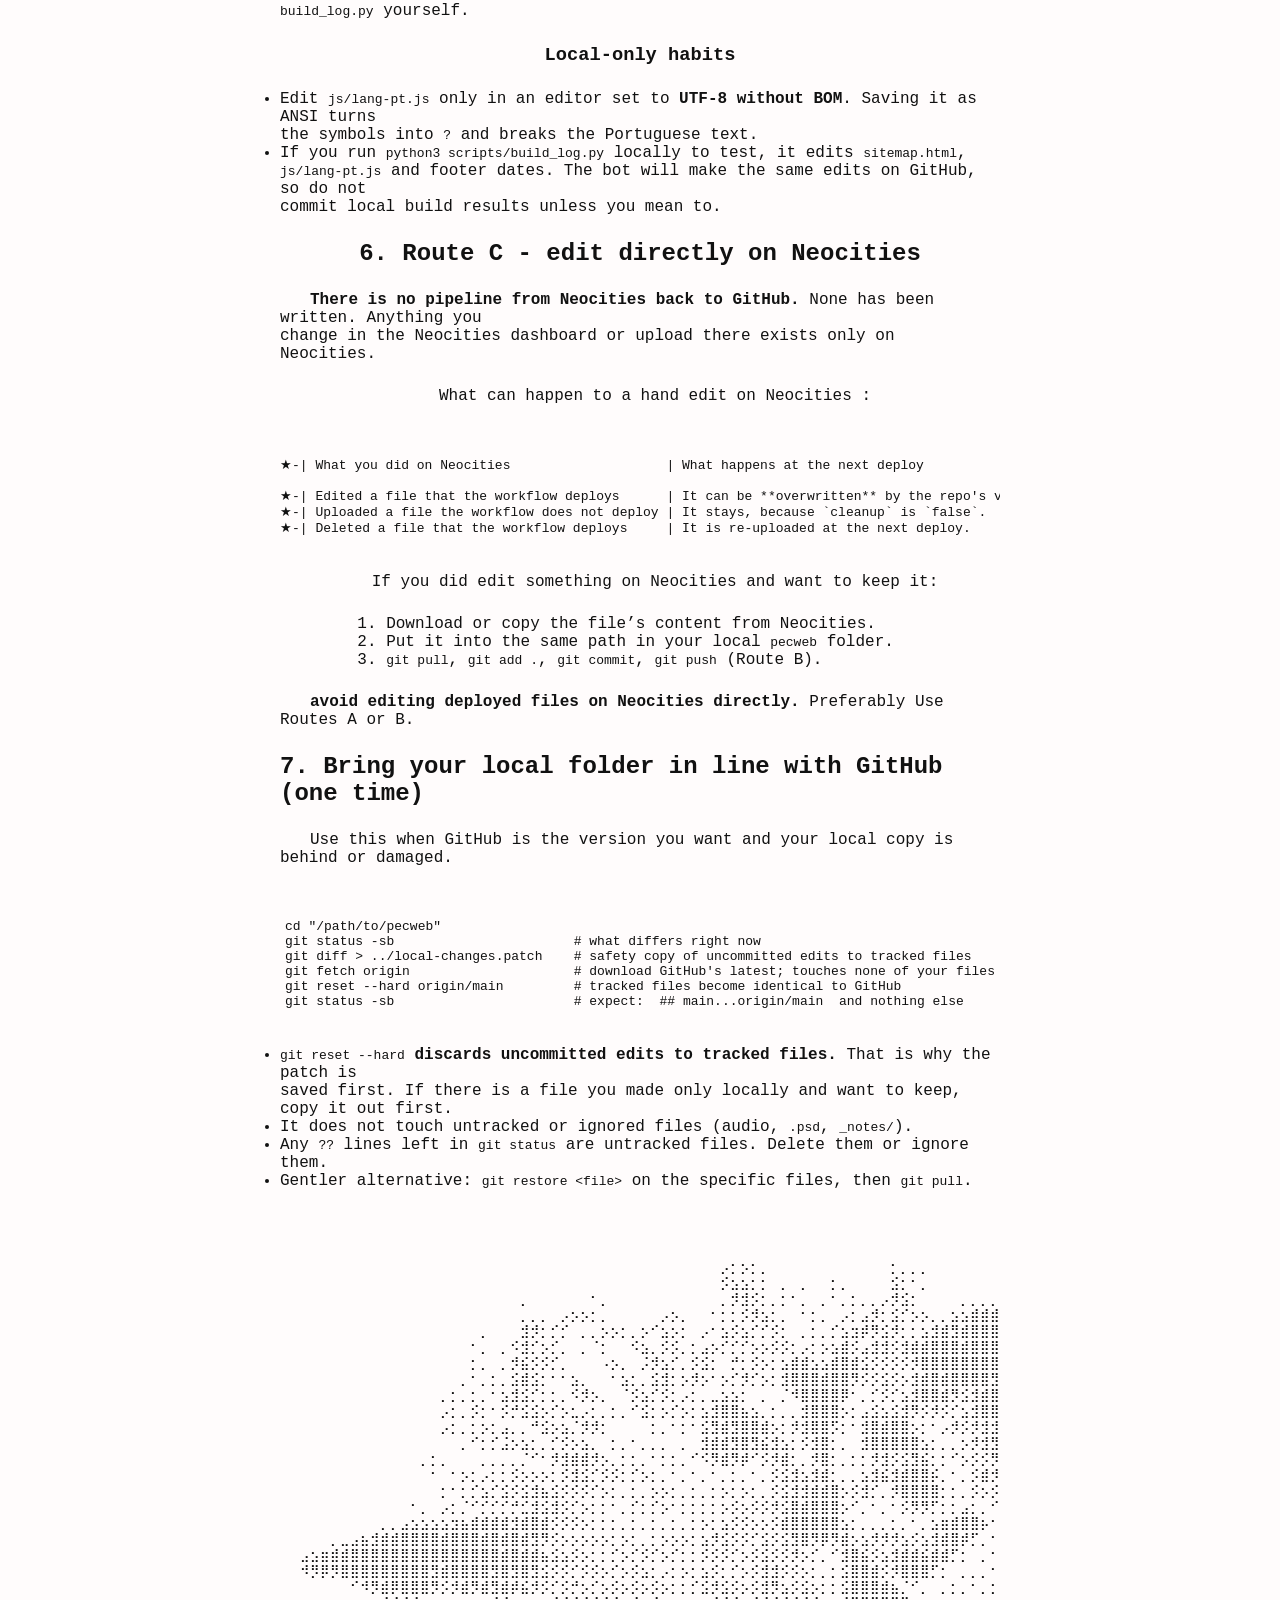
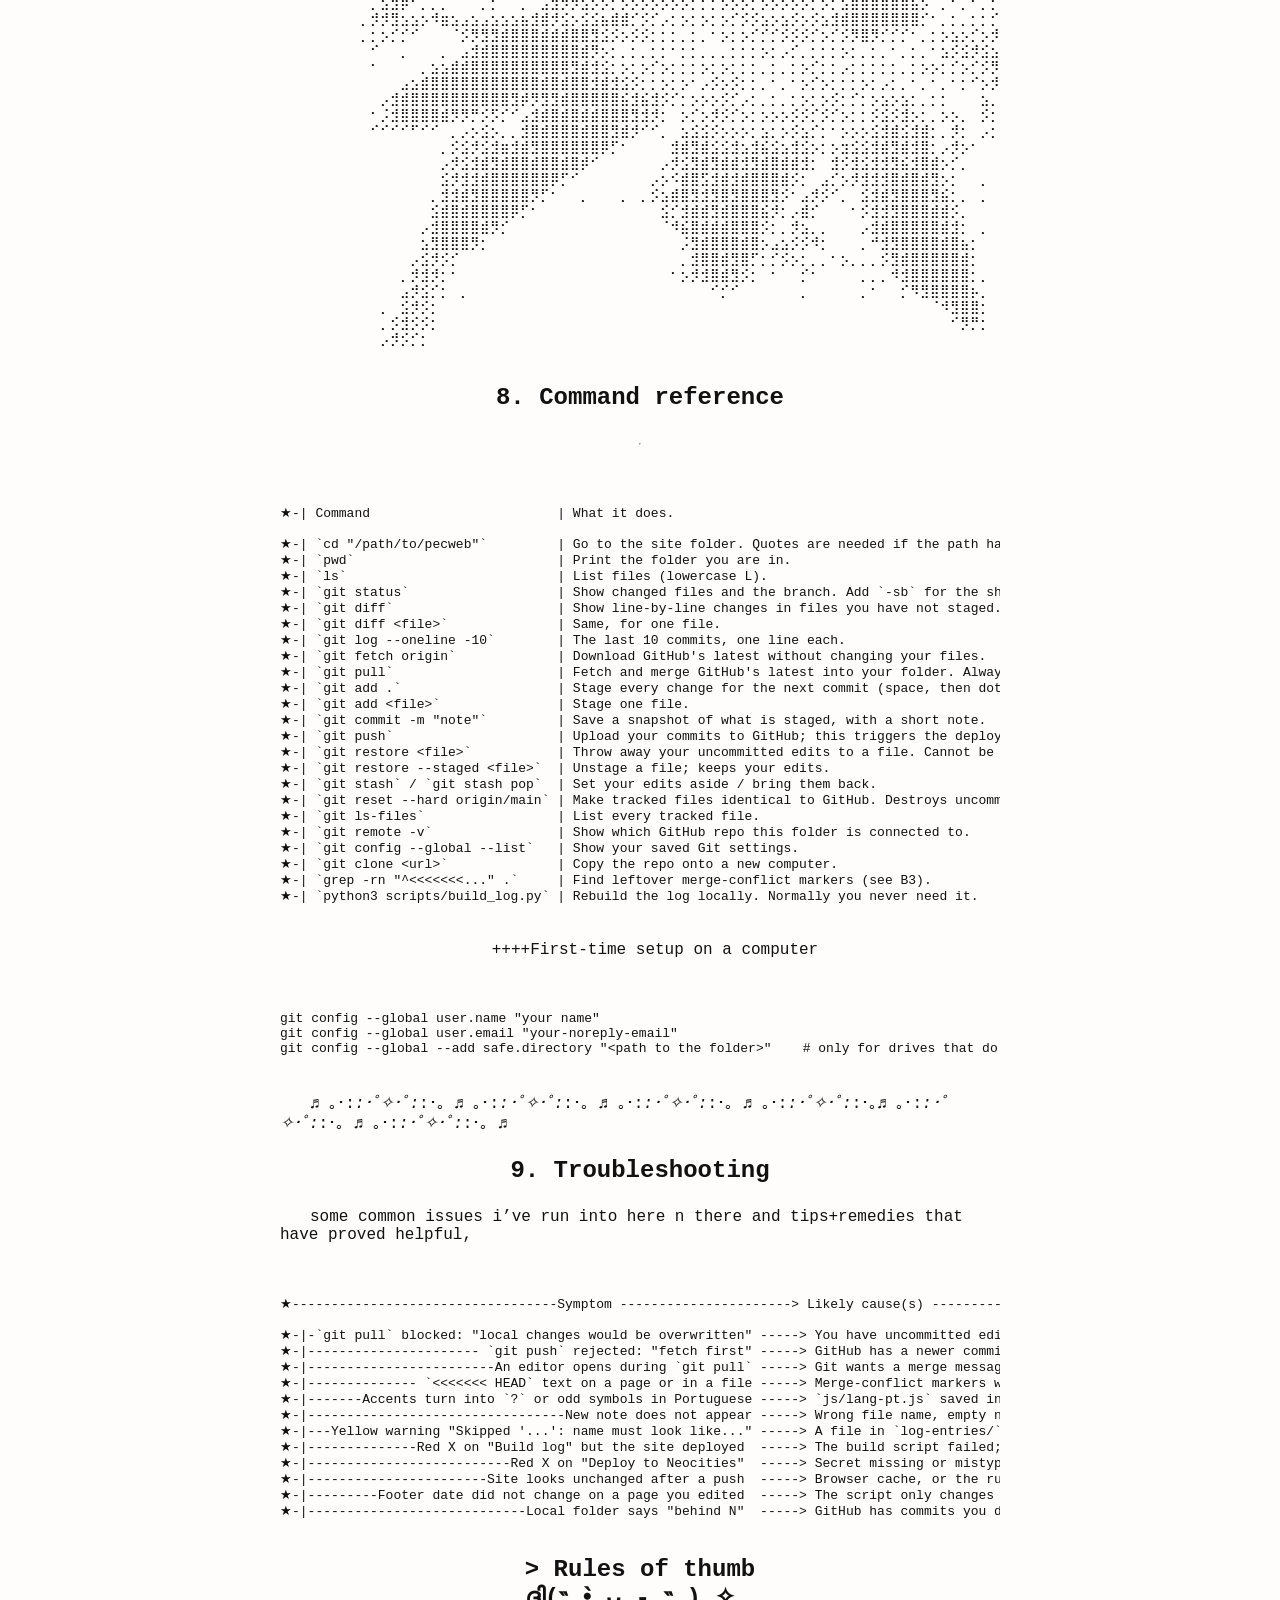
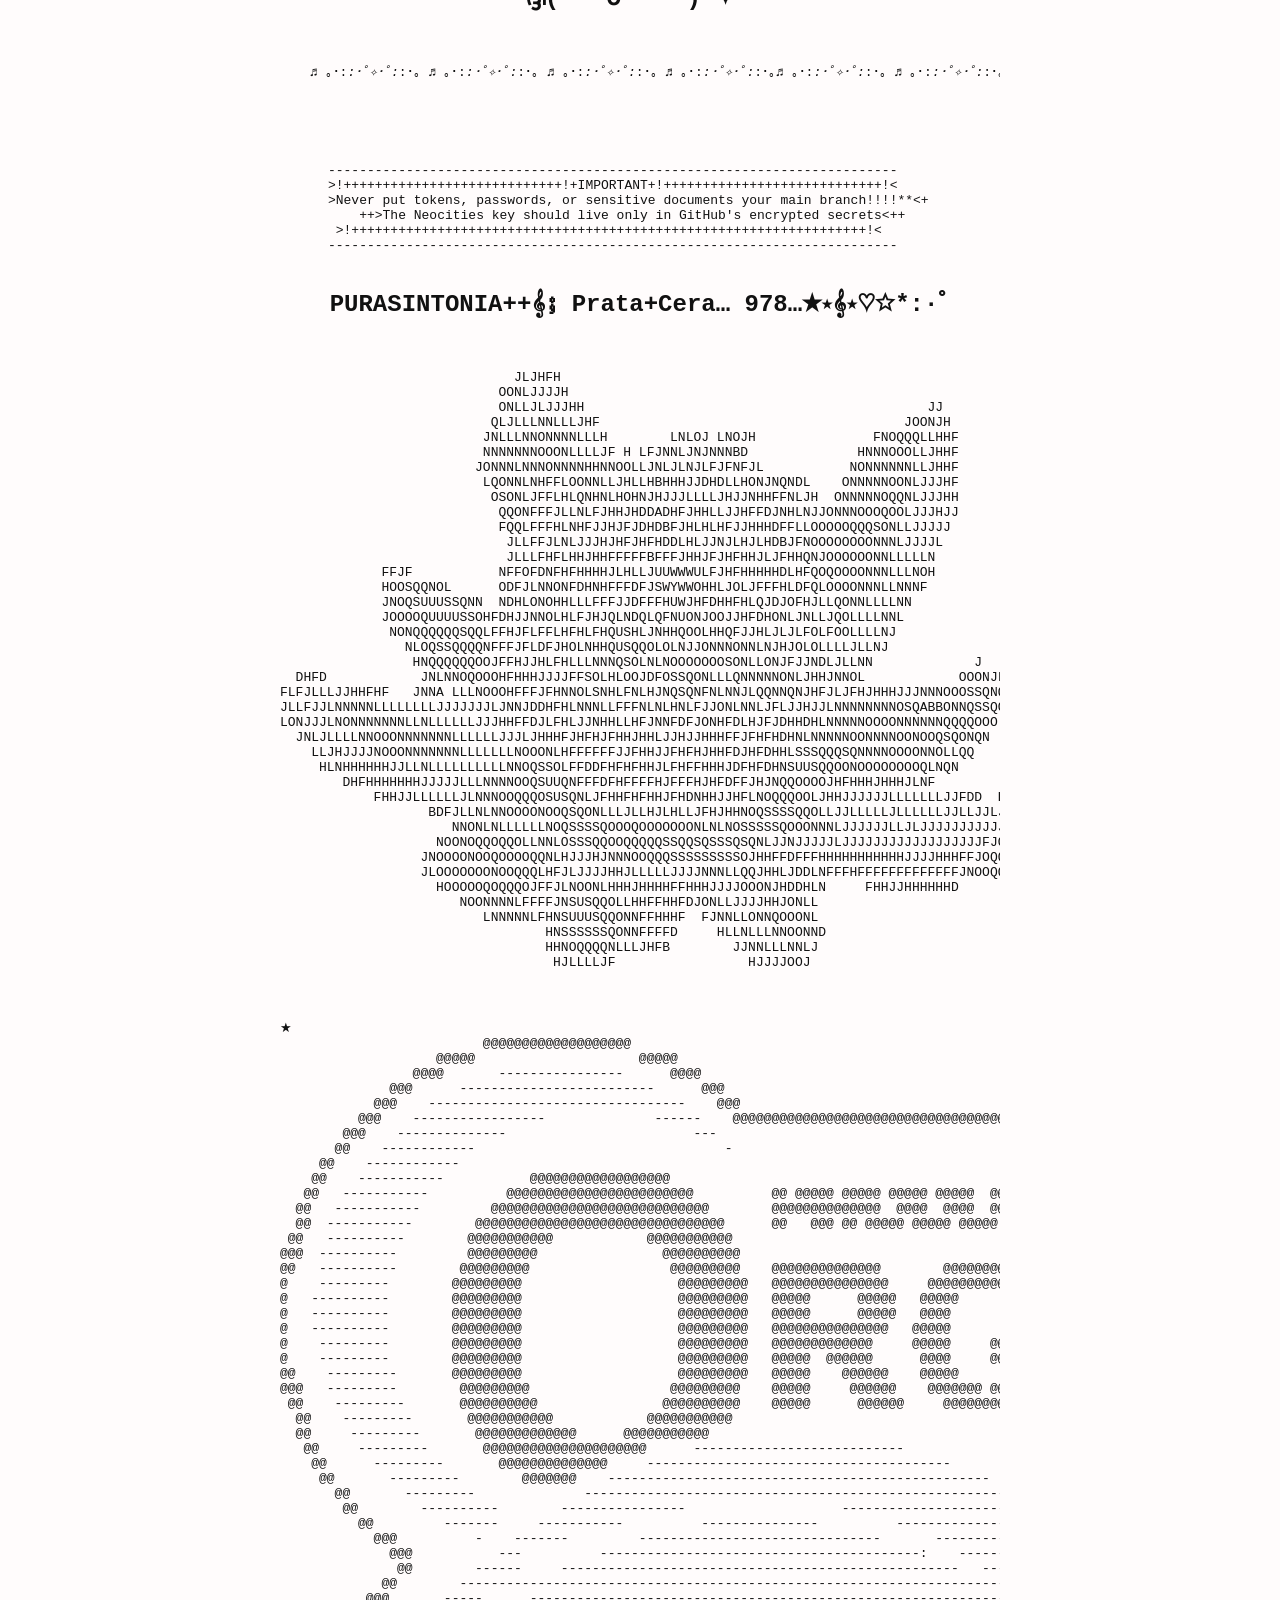
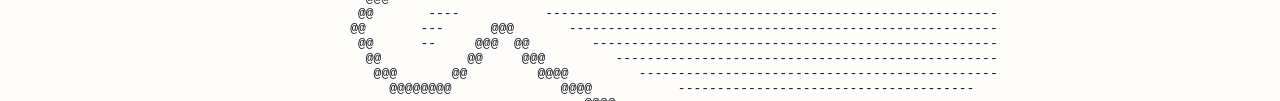
==== commit dae7ff25: "Update README.html" ====
--- a/README.html
+++ b/README.html
@@ -100,7 +100,7 @@
 </code></pre>
 <p>♪ ｡･:<em>:･ﾟ✧･ﾟ:</em>:･｡ ♪ ｡･:<em>:･ﾟ✧･ﾟ:</em>:･｡ ♪ ｡･:<em>:･ﾟ✧･ﾟ:</em>:･｡ ♪ ｡･:<em>:･ﾟ✧･ﾟ:</em>:･｡ ♪ ｡･:<em>:･ﾟ✧･ﾟ:</em>:･｡ ♪ ｡･:<em>:･ﾟ✧･ﾟ:</em>:･｡ ♪<br><br>
 This sheet explains<br>
-*how the repo, GitHub Pages, Neocities</a> &amp;<br>
+*how the <a href="https://github.com/sixaelsixaelsixael/prataecera" target="_blank" rel="noopener noreferrer">repo</a>, <a href="https://sixaelsixaelsixael.github.io/prataecera/" target="_blank" rel="noopener noreferrer">GitHub Pages</a>, <a href="https://neocities.org/site/prataecera" target="_blank" rel="noopener noreferrer">Neocities</a></a> &amp;<br>
 the local <code>pecweb</code> folder fit together,<br>
 *what each script does,<br>
 *what to do for each way of making a change.<br>
@@ -203,7 +203,7 @@
 </ol>
 <h3 id="what-is-not-deployed-to-neocities">What is not deployed to <a href="https://neocities.org/site/prataecera" target="_blank" rel="noopener noreferrer">Neocities</a></h3>
 <p><code>scripts/</code>, <code>log-entries/</code>, <code>.github/</code>, <code>.gitignore</code>, <code>list of git commands.txt</code>,<br>
-<code>images/</code>, the unused Bootstrap files, and this sheet.</p><br>
+<code>images/</code>, and the unused Bootstrap files.</p><br>
 	  
 <h3 id="the-note-format-for-log-entries">The note format (for <code>log-entries/</code>)</h3>
 <p>File name: <code>YYYY-MM-DD-short-slug.txt</code> (or <code>.md</code>), for example <code>2026-10-19-first-note.txt</code>.</p>
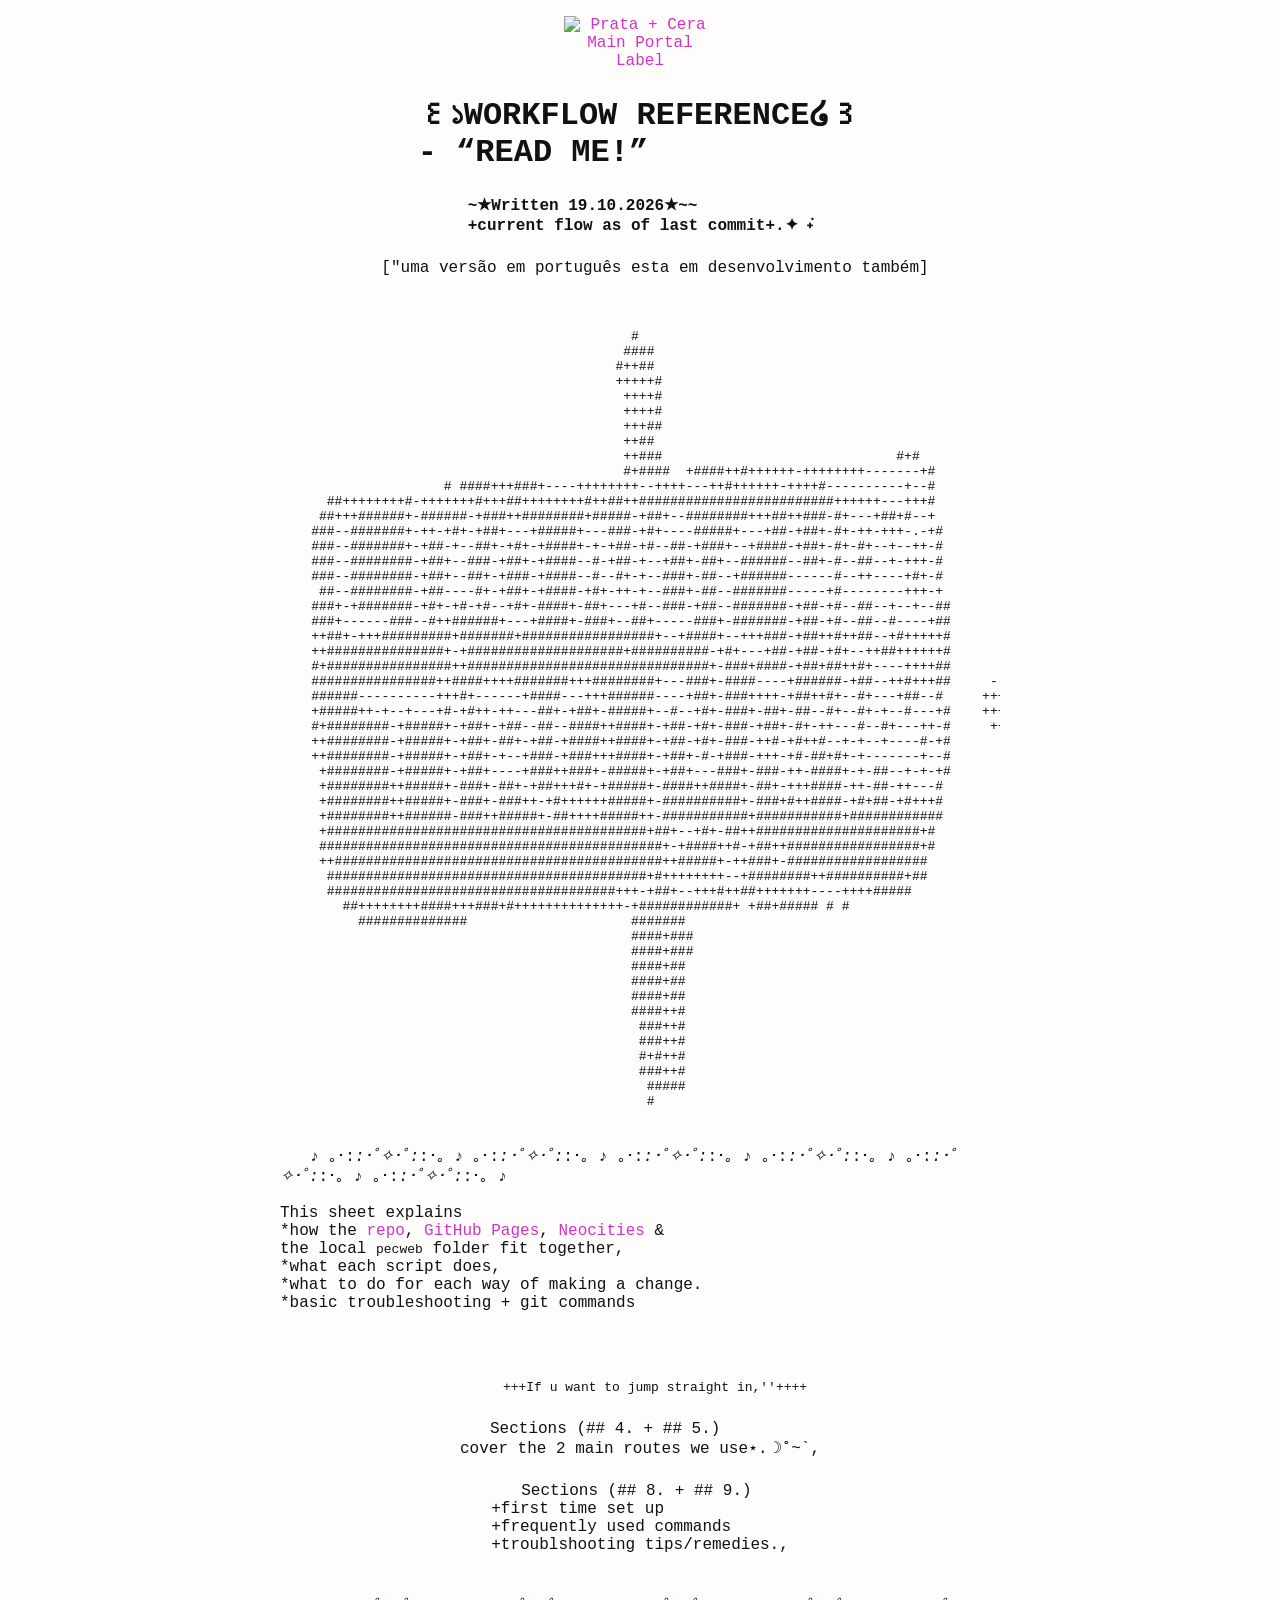
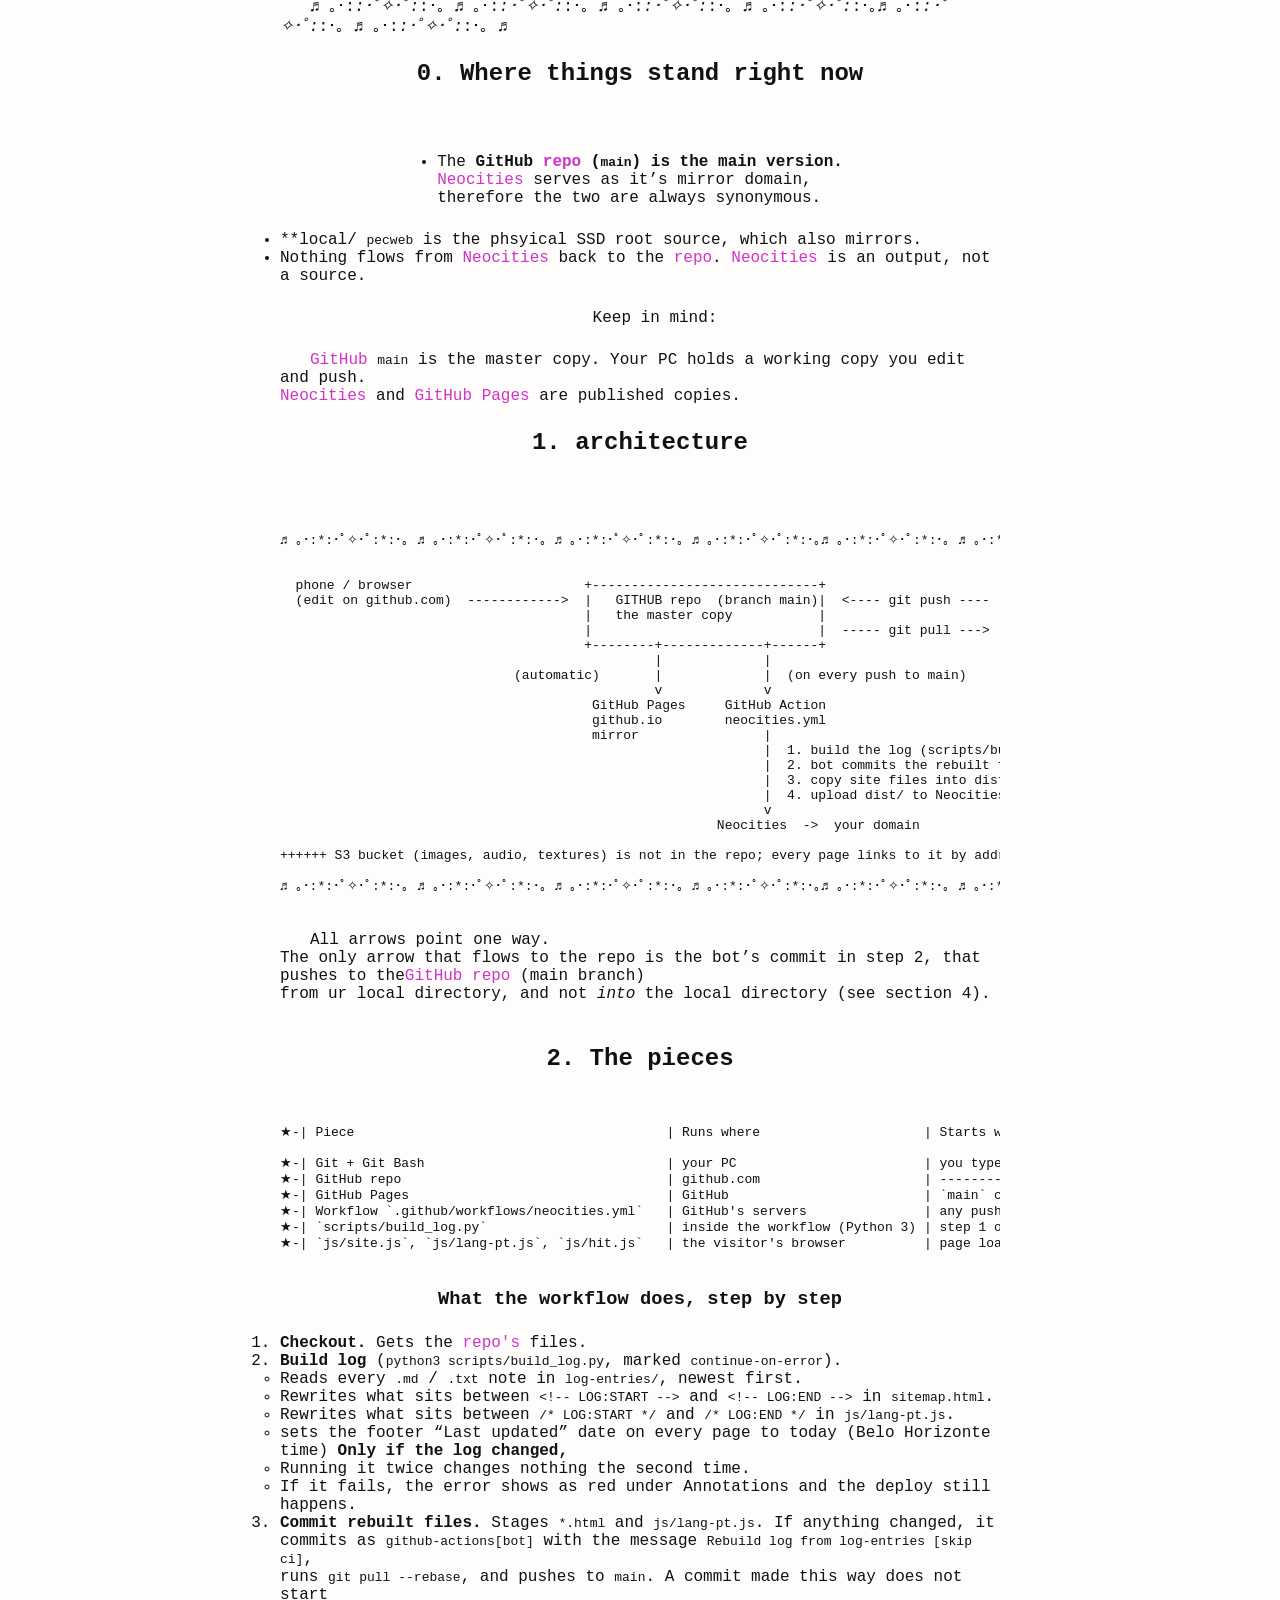
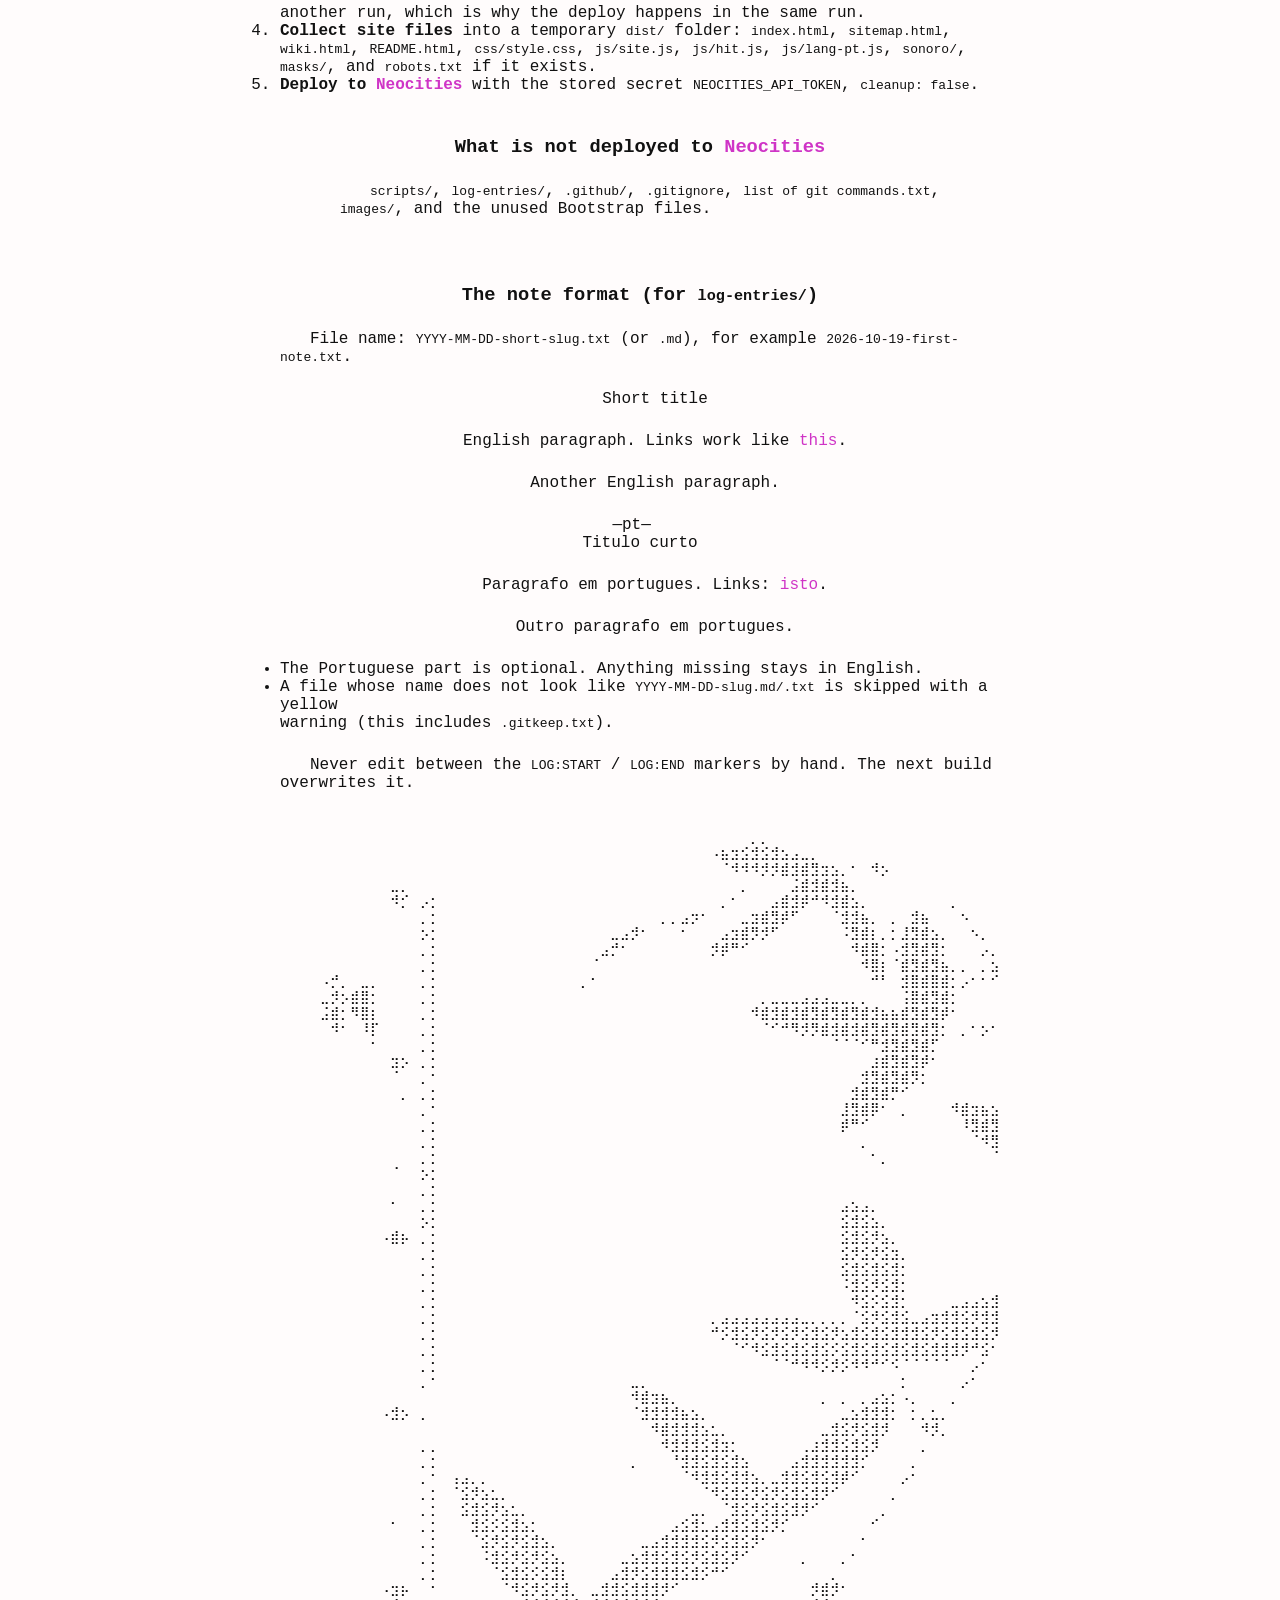
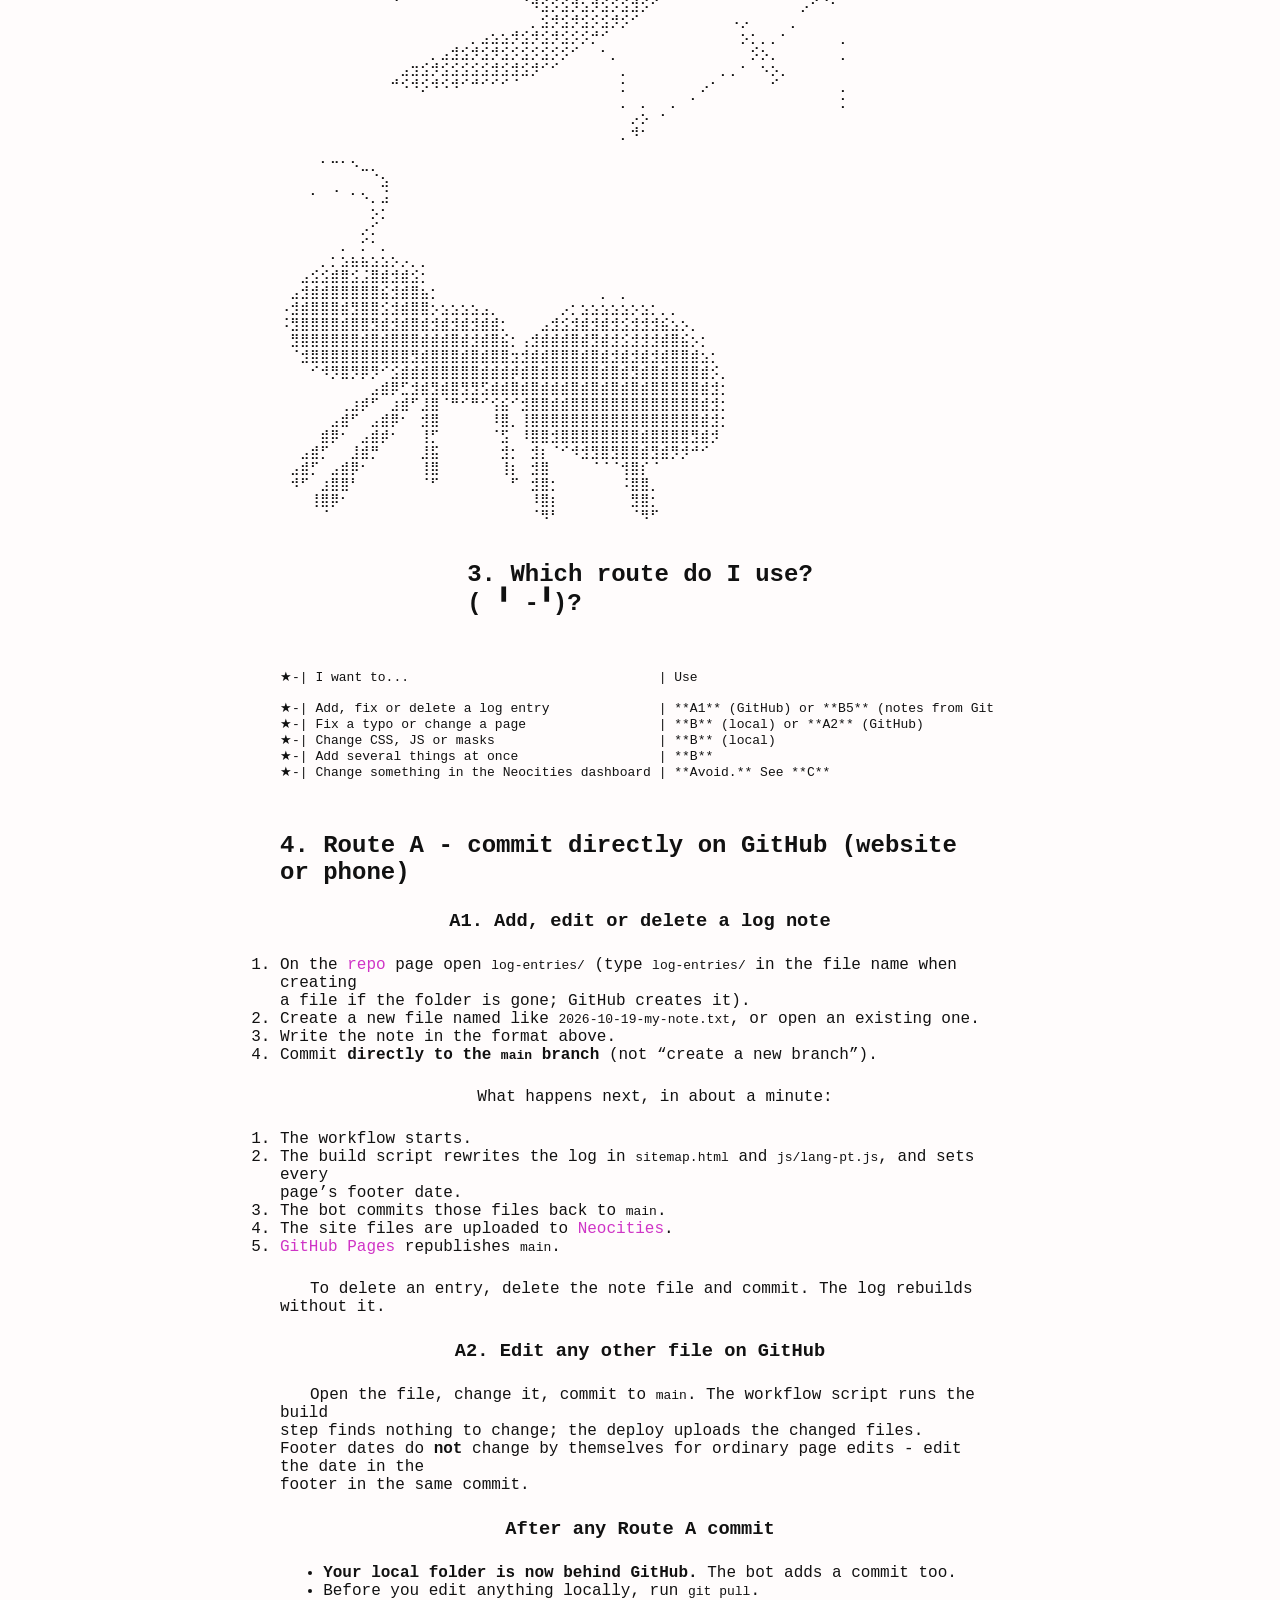
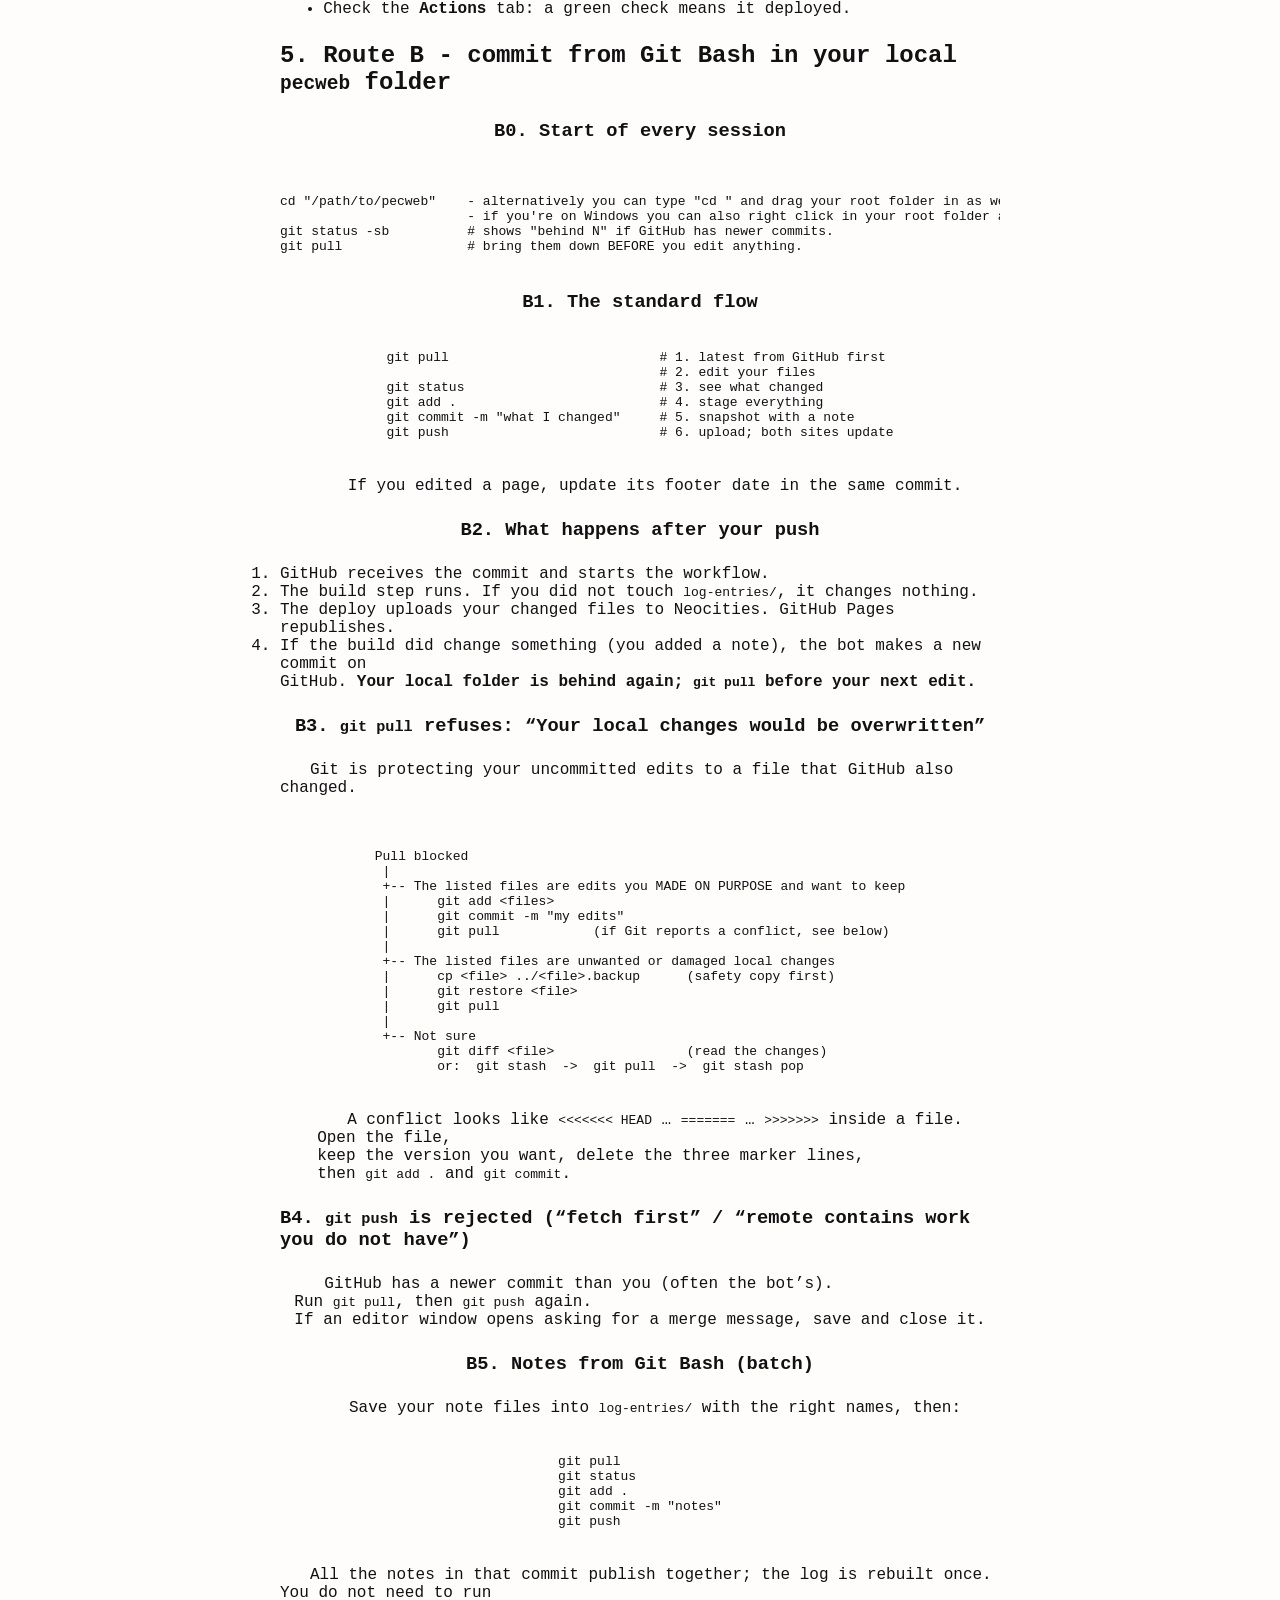
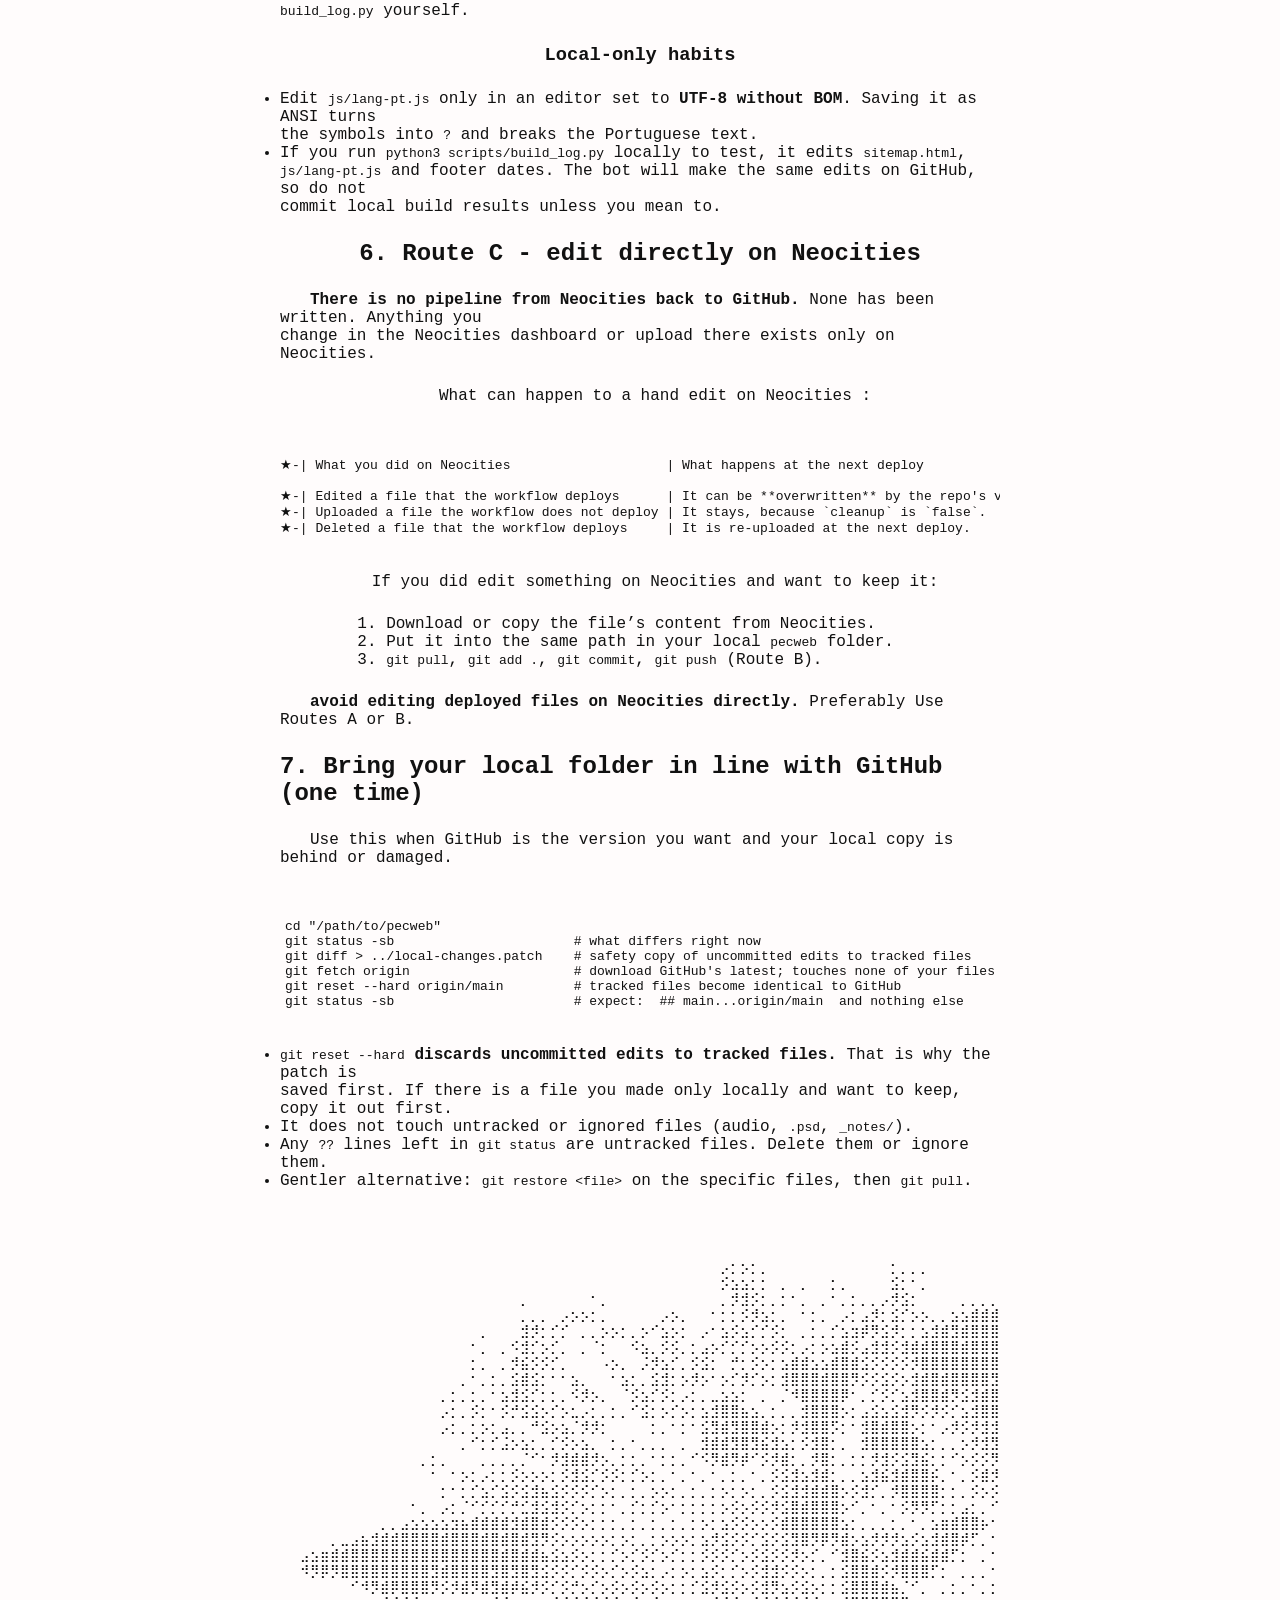
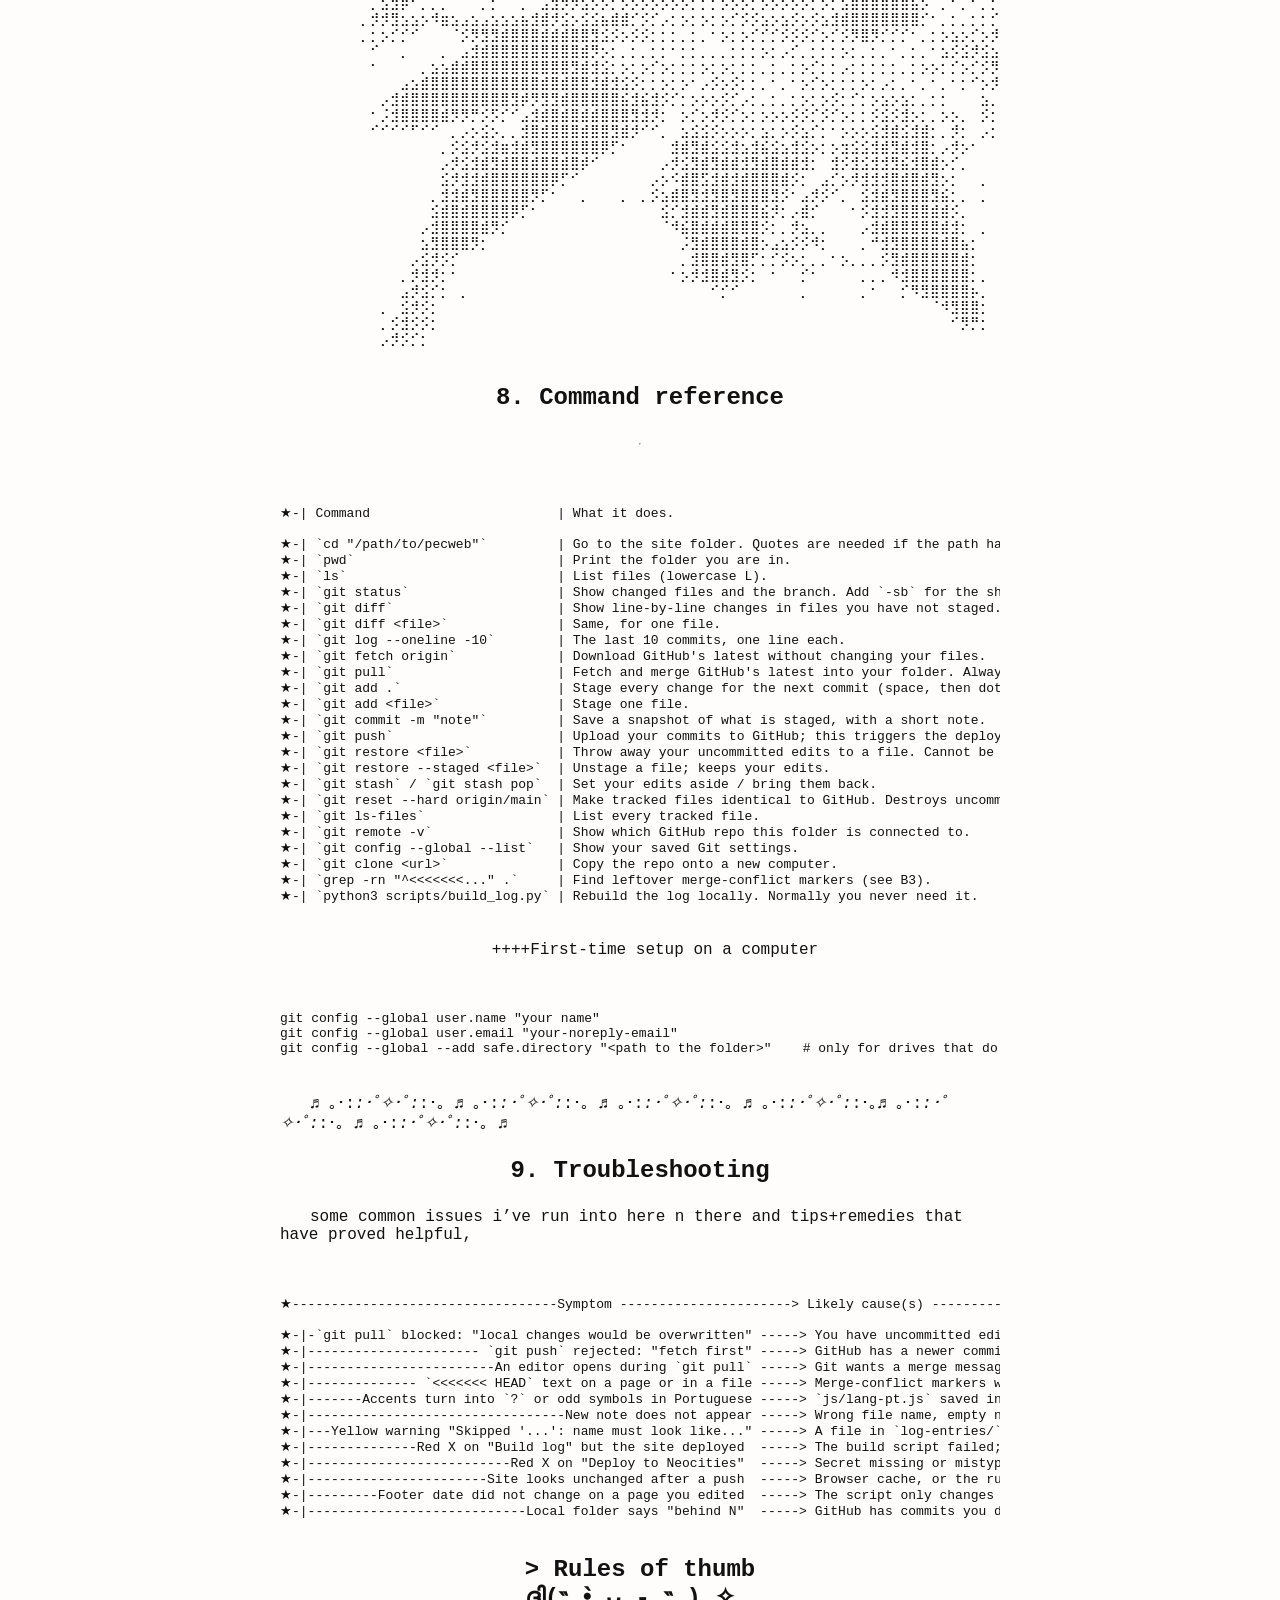
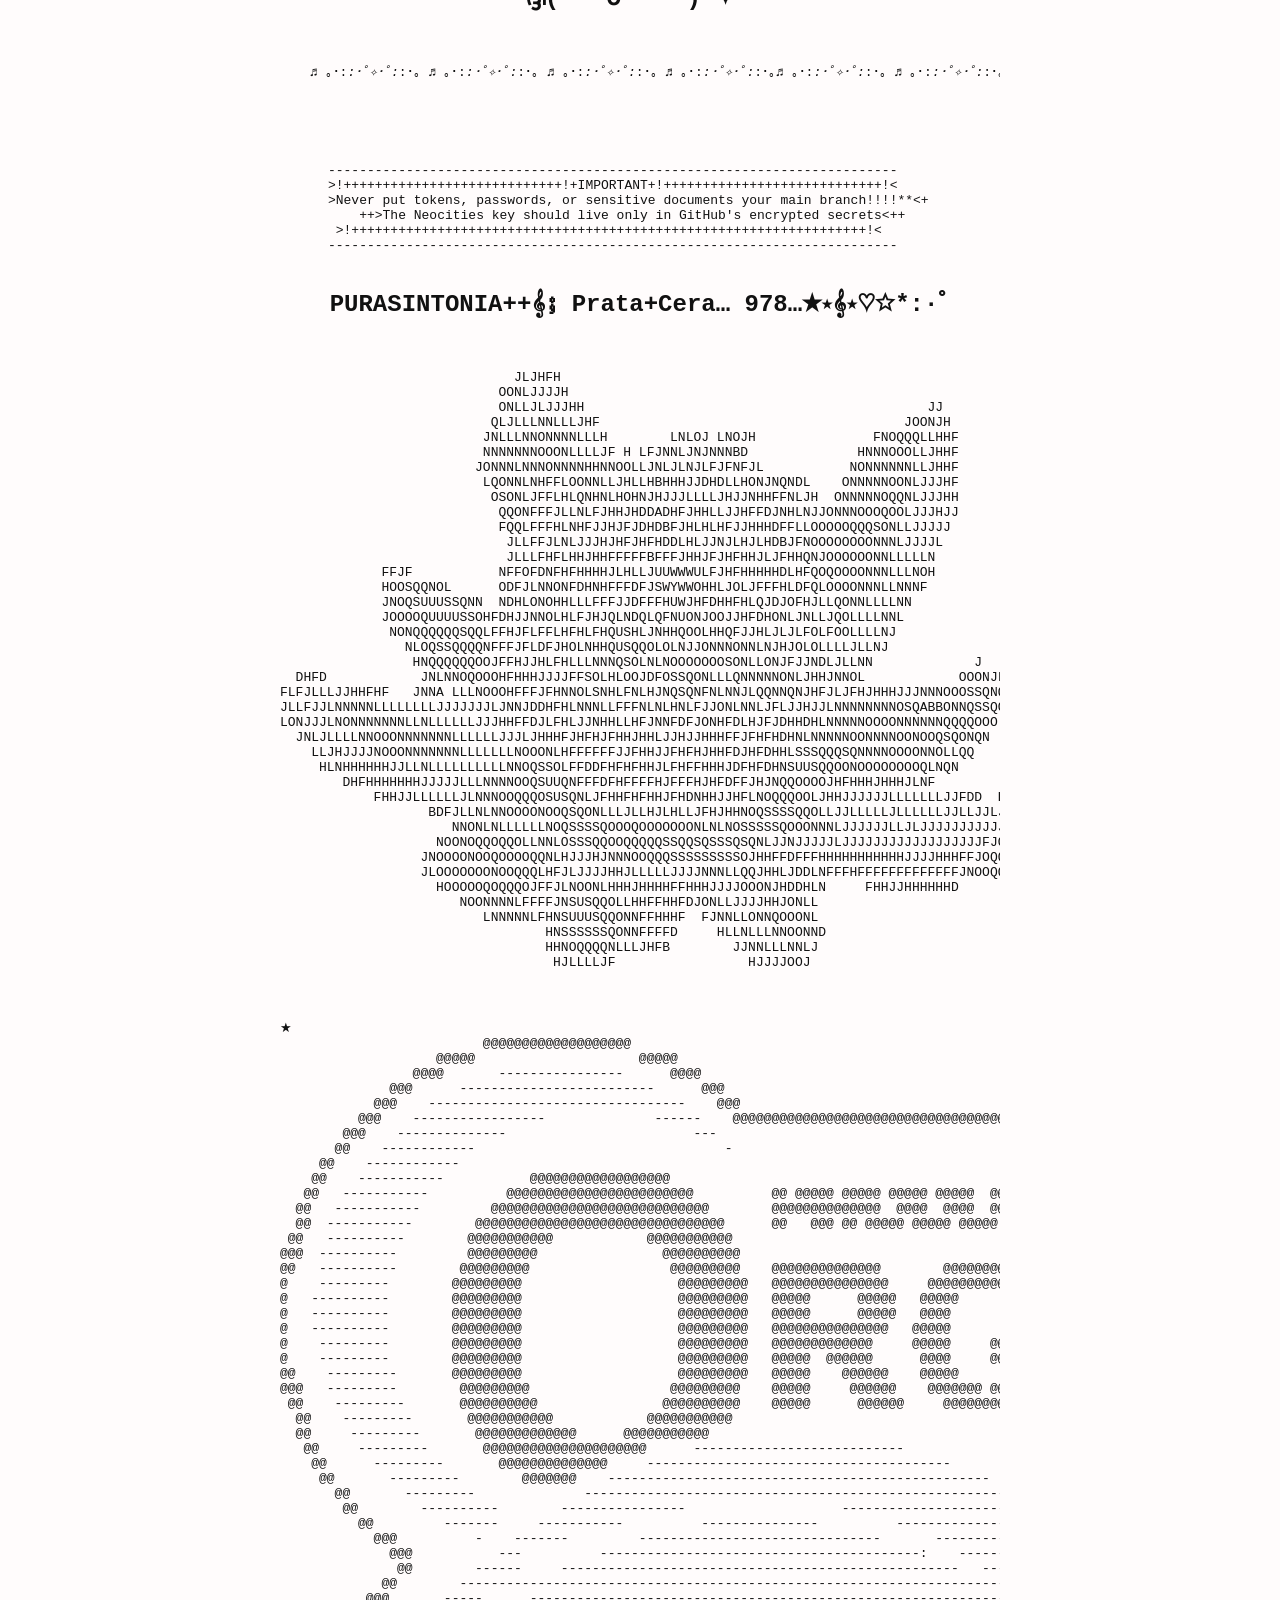
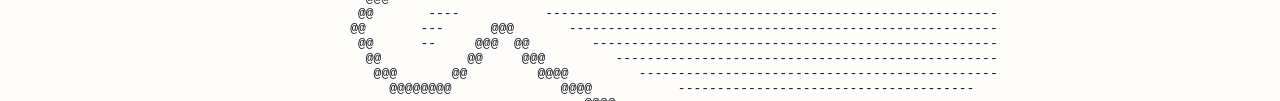
==== commit f9a0ecf0: "Update README.html" ====
--- a/README.html
+++ b/README.html
@@ -164,8 +164,8 @@
 </code></pre>
 <blockquote>
 <p>All arrows point one way.<br>
-The only arrow that flows to the repo is the bot’s commit in step 2, that pushes to the GitHub repo (branch main)<br>
-from ur local directory, and not into the local directory (see section 4).</p><br>
+The only arrow that flows to the repo is the bot’s commit in step 2, that pushes to the<a href="https://github.com/sixaelsixaelsixael/prataecera" target="_blank" rel="noopener noreferrer">GitHub repo</a> (main branch)<br>
+from ur local directory, and not <em>into</em> the local directory (see section 4).</p><br>
 	
 </blockquote>
 <h2 id="the-pieces">2. The pieces</h2>
@@ -197,9 +197,9 @@
 runs <code>git pull --rebase</code>, and pushes to <code>main</code>. A commit made this way does not start<br>
 another run, which is why the deploy happens in the same run.</li>
 <li><strong>Collect site files</strong> into a temporary <code>dist/</code> folder: <code>index.html</code>, <code>sitemap.html</code>,<br>
-<code>wiki.html</code>, <code>css/style.css</code>, <code>js/site.js</code>, <code>js/hit.js</code>, <code>js/lang-pt.js</code>, <code>sonoro/</code>,<br>
+<code>wiki.html</code>, <code>README.html</code>, <code>css/style.css</code>, <code>js/site.js</code>, <code>js/hit.js</code>, <code>js/lang-pt.js</code>, <code>sonoro/</code>,<br>
 <code>masks/</code>, and <code>robots.txt</code> if it exists.</li>
-<li><strong>Deploy to Neocities</strong> with the stored secret <code>NEOCITIES_API_TOKEN</code>, <code>cleanup: false</code>.</li><br>
+<li><strong>Deploy to <a href="https://neocities.org/site/prataecera" target="_blank" rel="noopener noreferrer">Neocities</a></strong> with the stored secret <code>NEOCITIES_API_TOKEN</code>, <code>cleanup: false</code>.</li><br>
 </ol>
 <h3 id="what-is-not-deployed-to-neocities">What is not deployed to <a href="https://neocities.org/site/prataecera" target="_blank" rel="noopener noreferrer">Neocities</a></h3>
 <p><code>scripts/</code>, <code>log-entries/</code>, <code>.github/</code>, <code>.gitignore</code>, <code>list of git commands.txt</code>,<br>
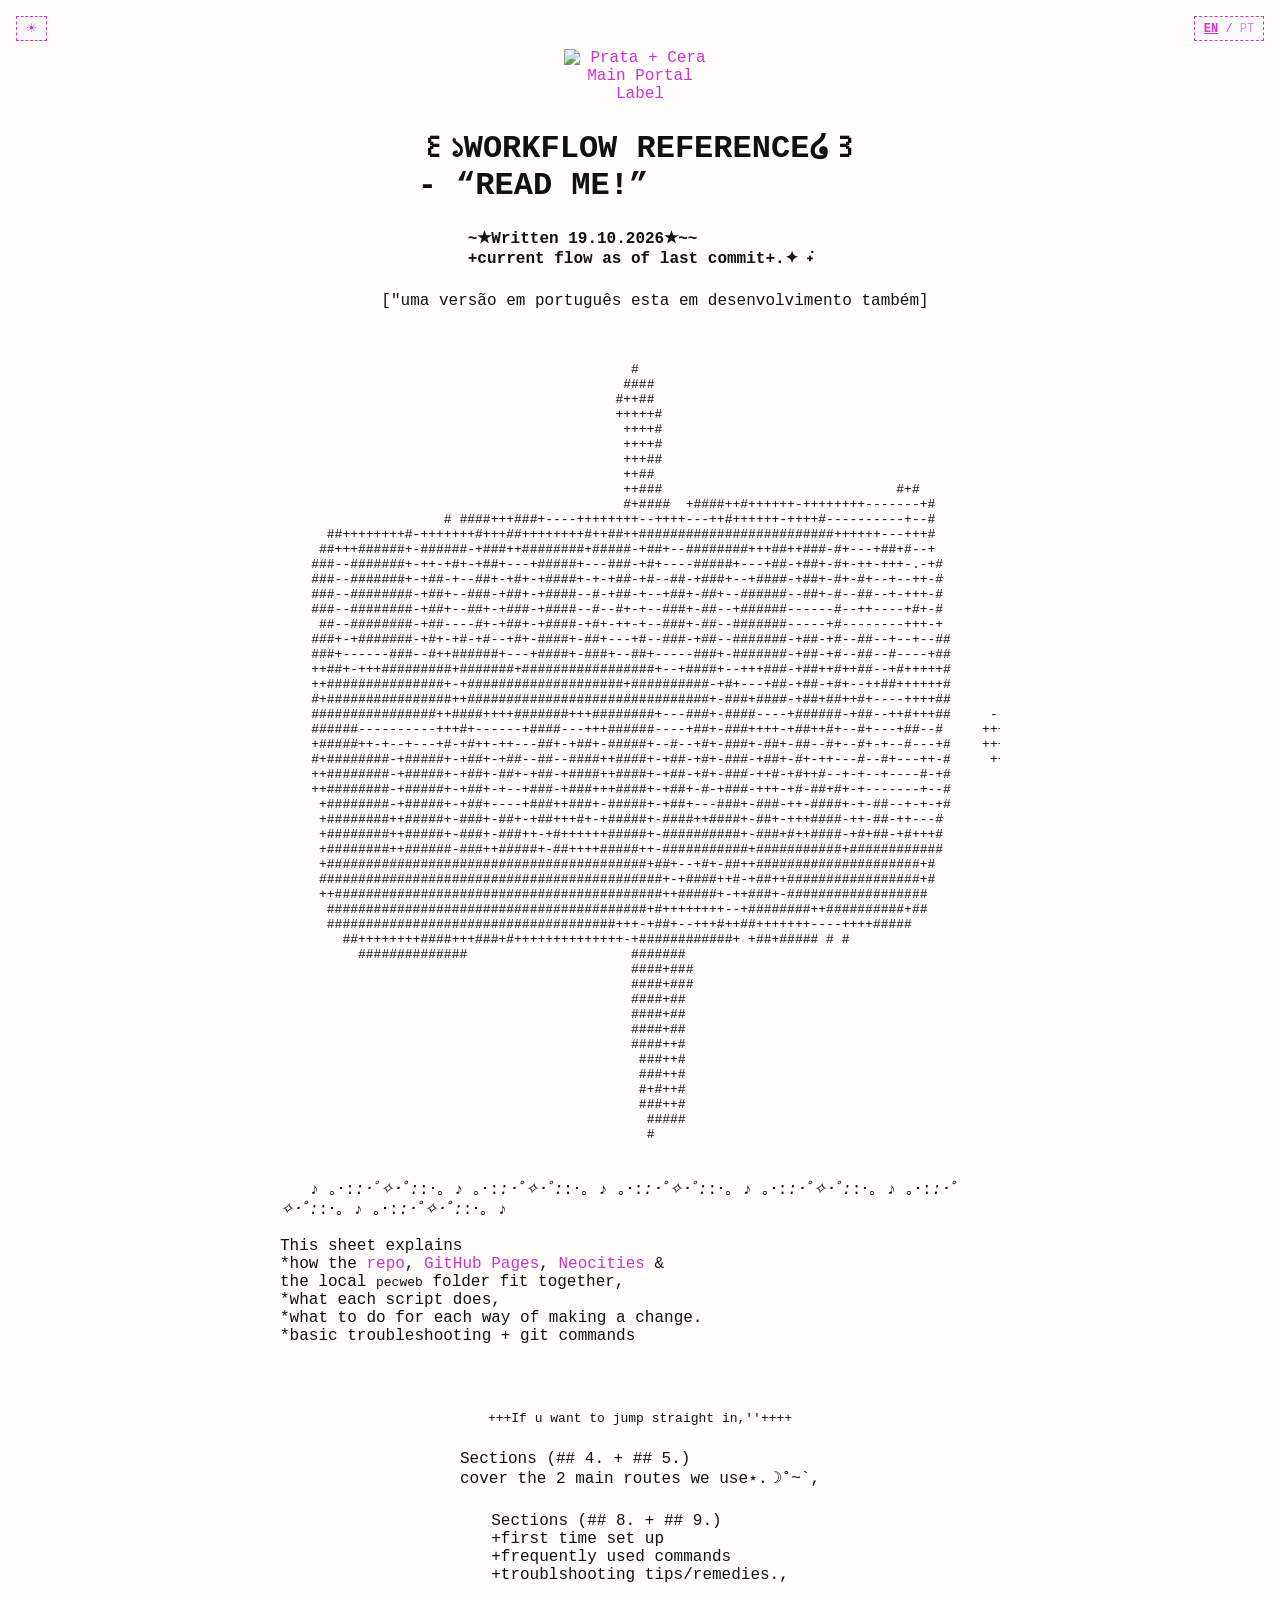
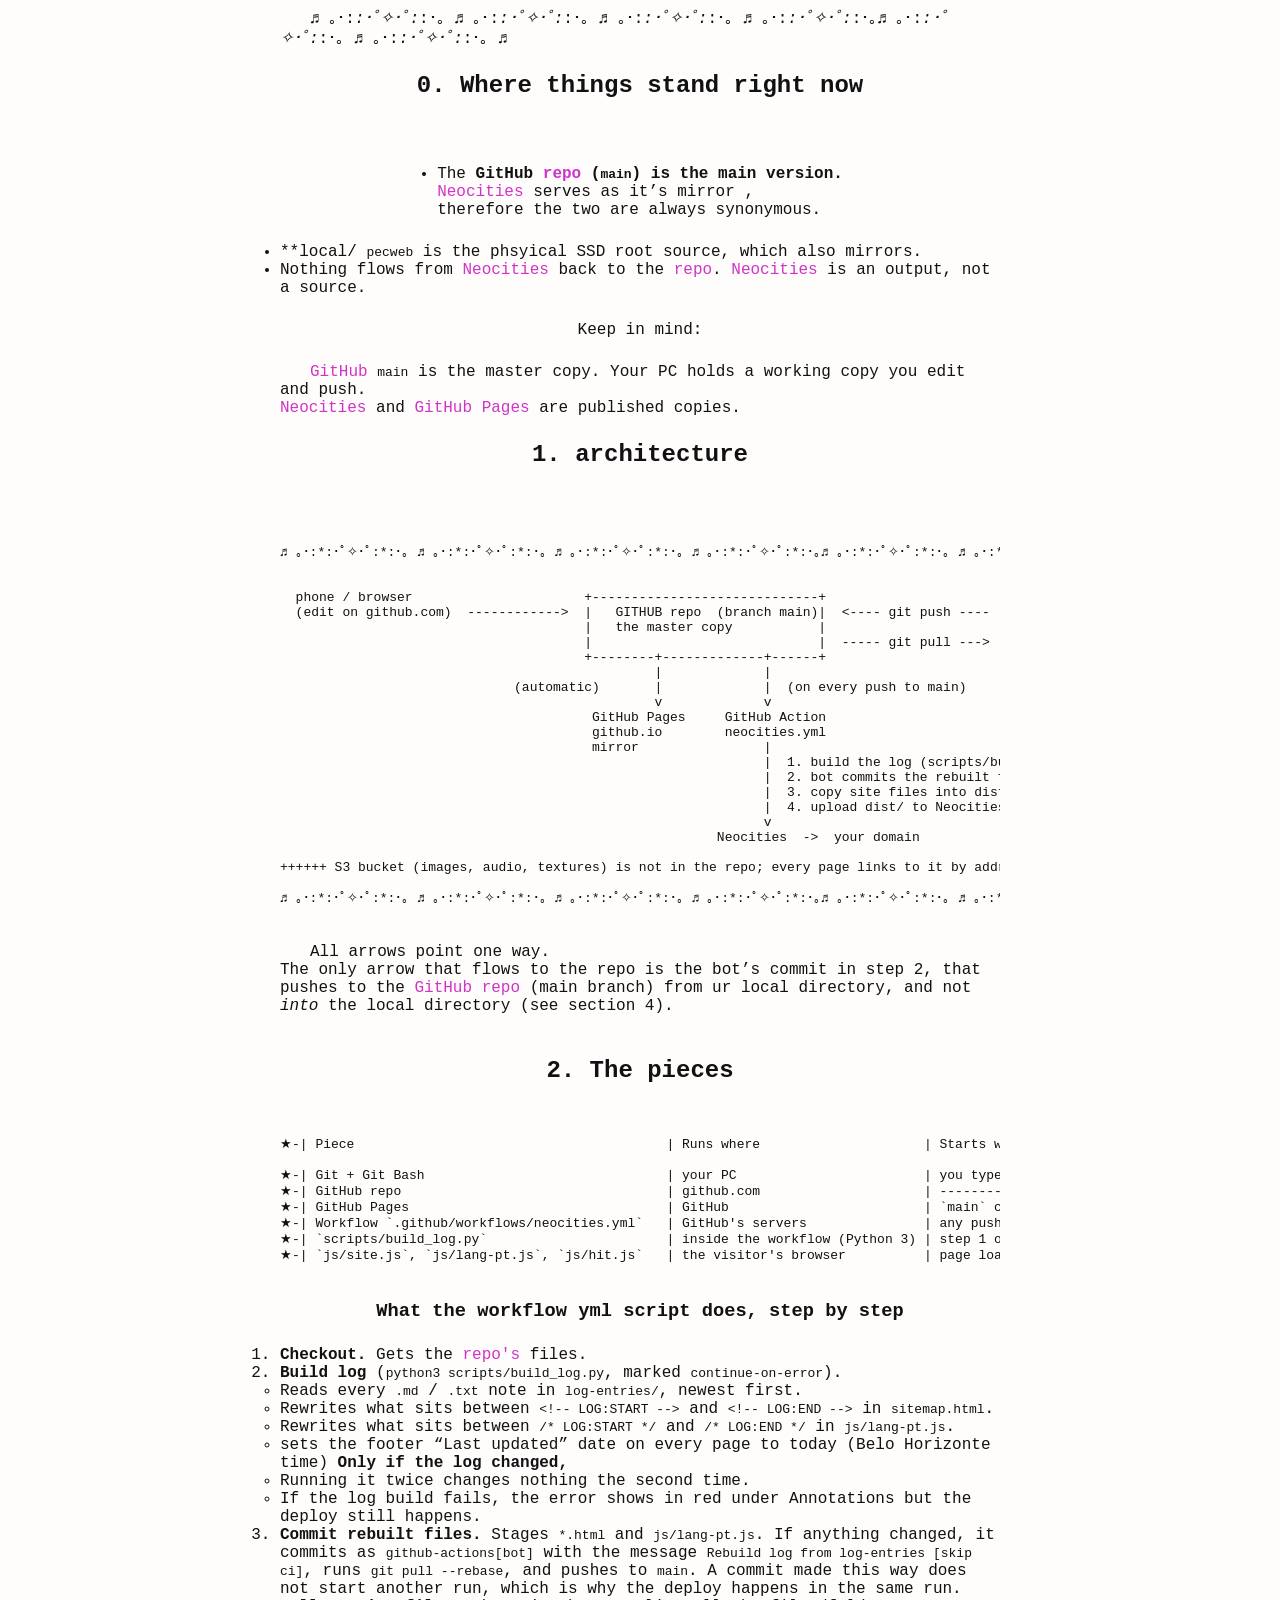
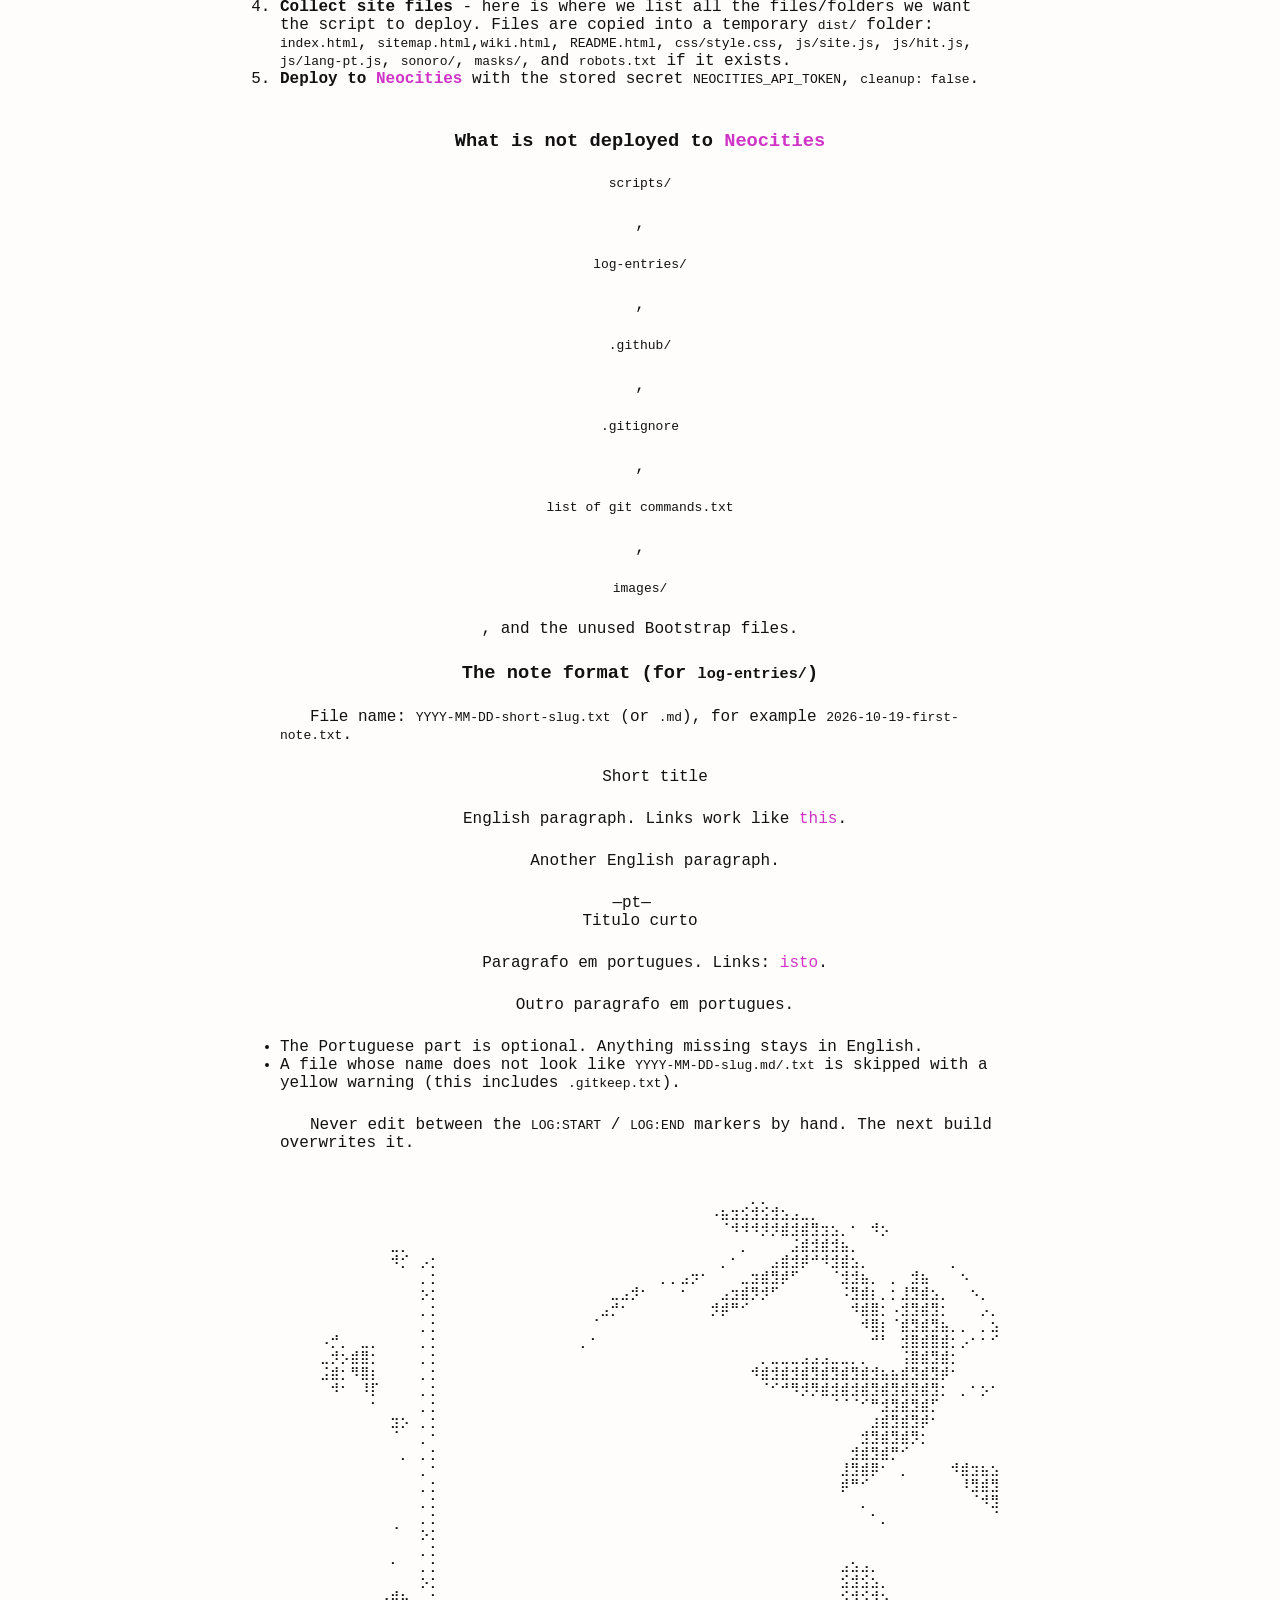
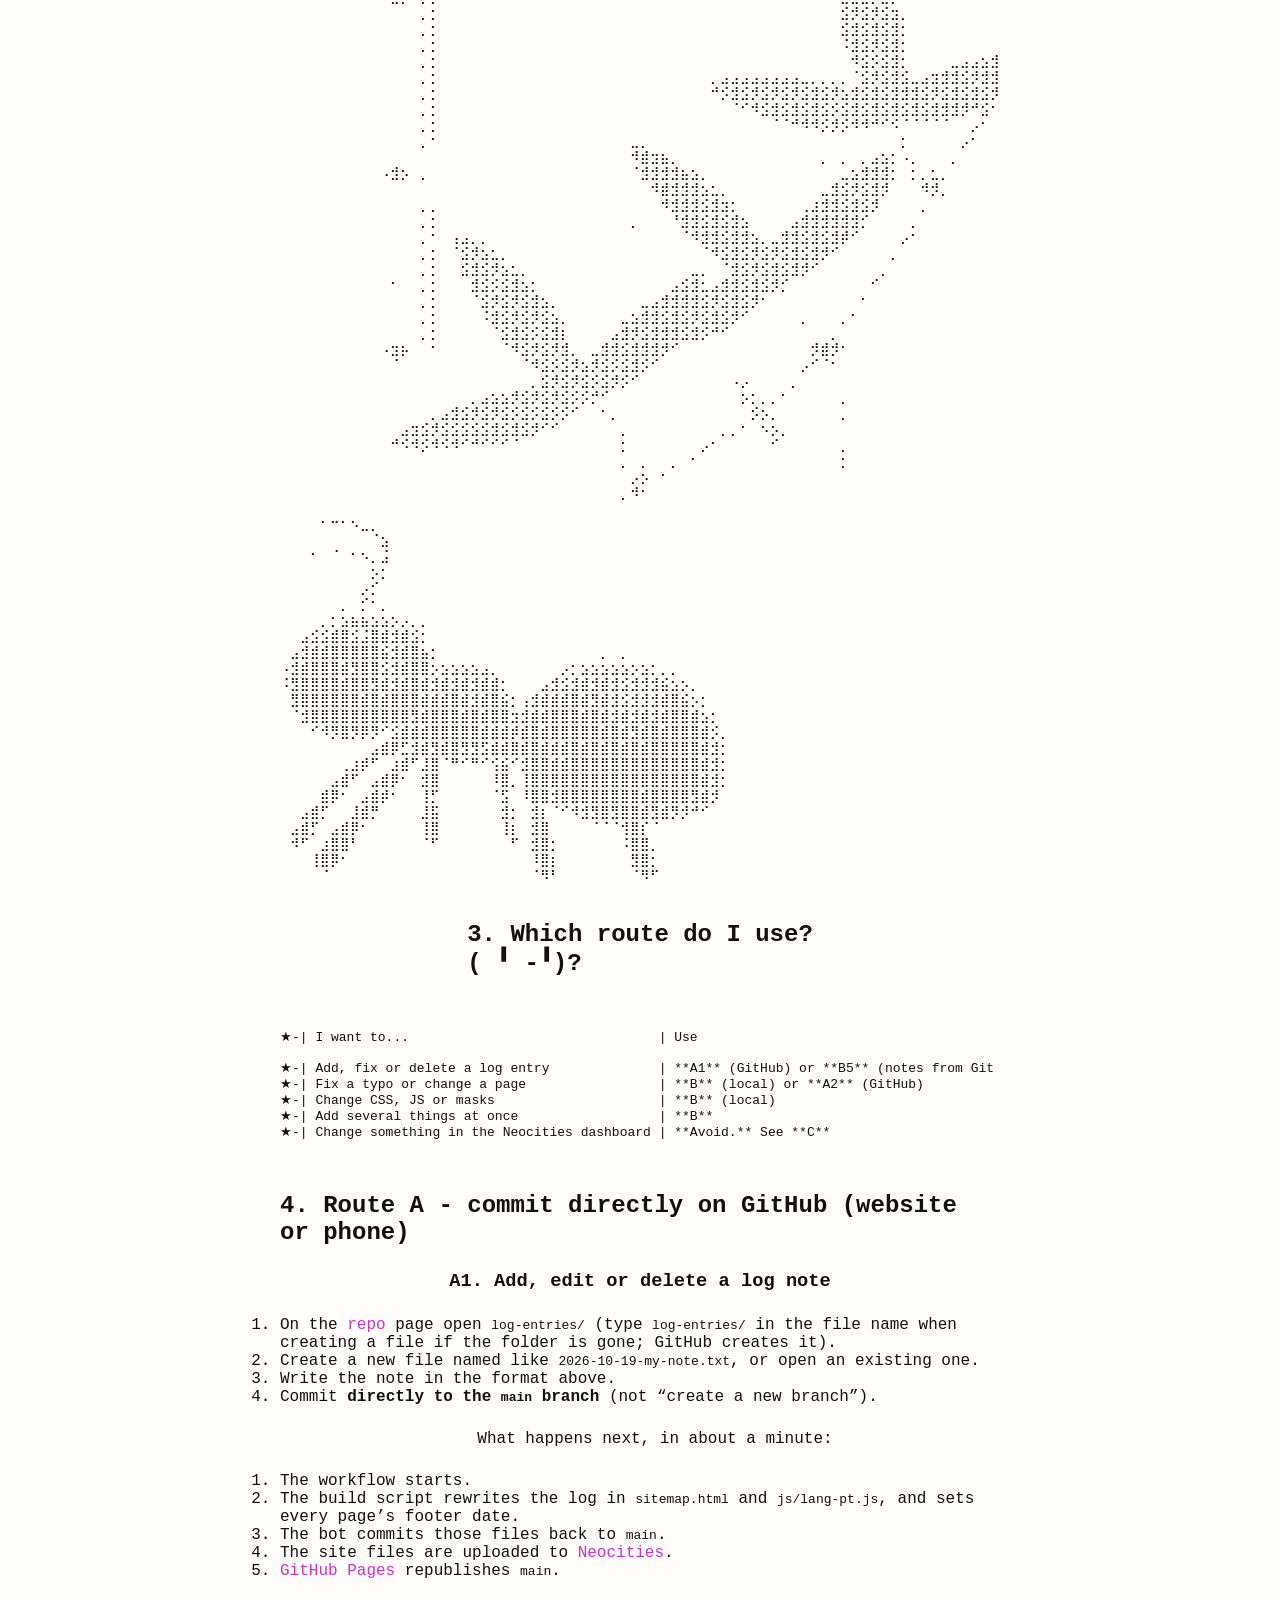
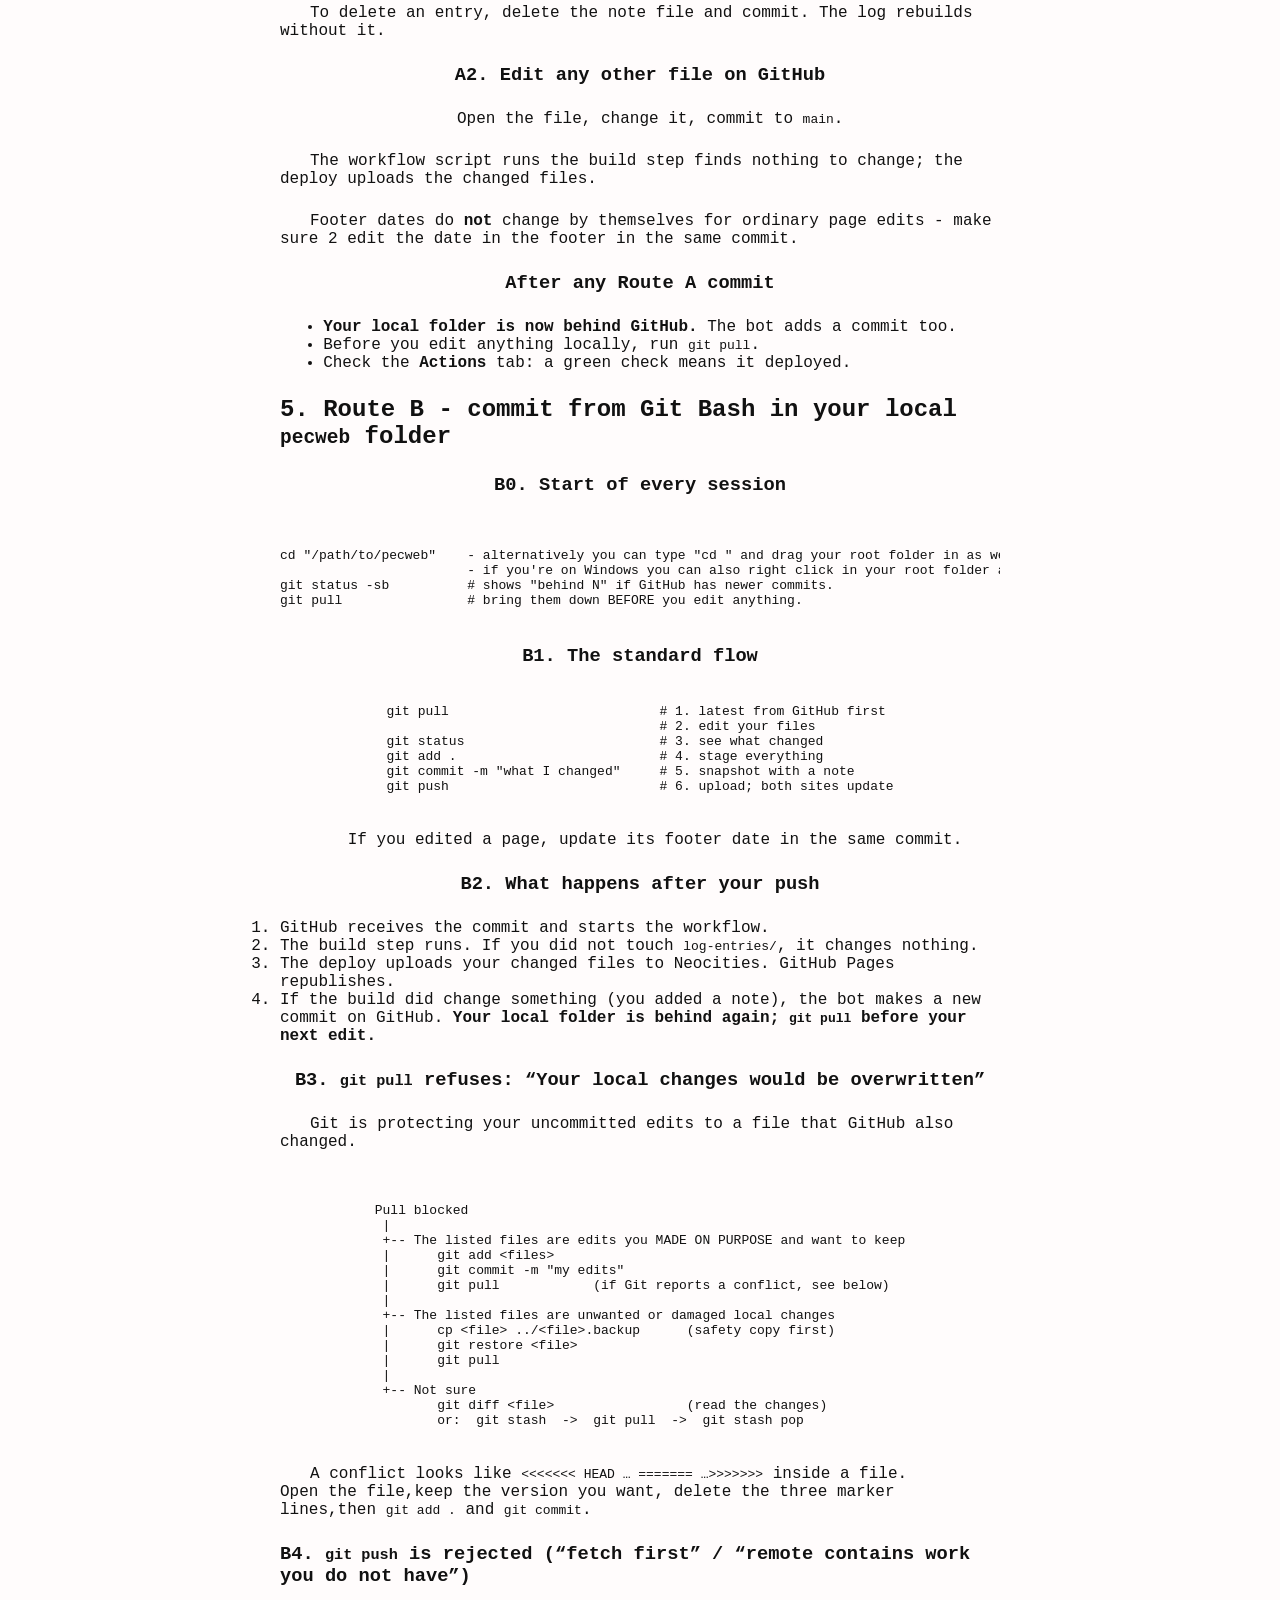
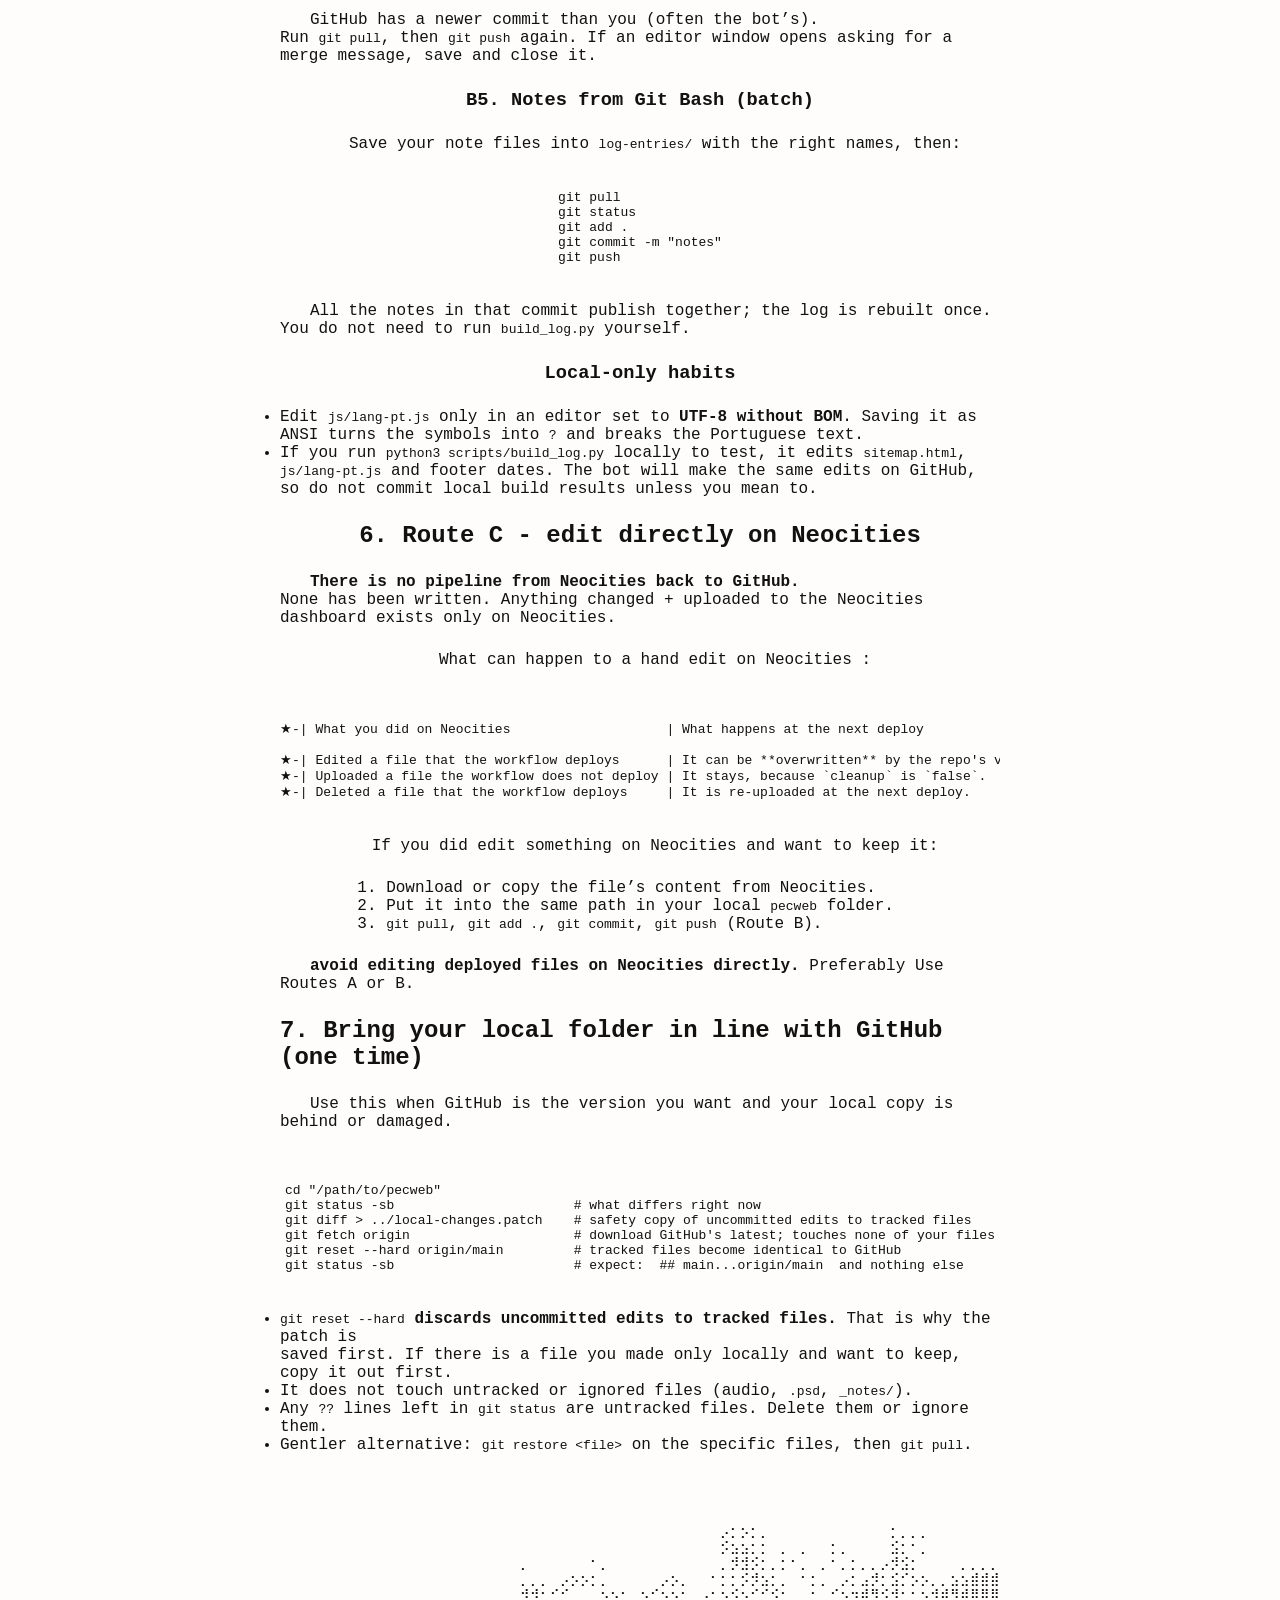
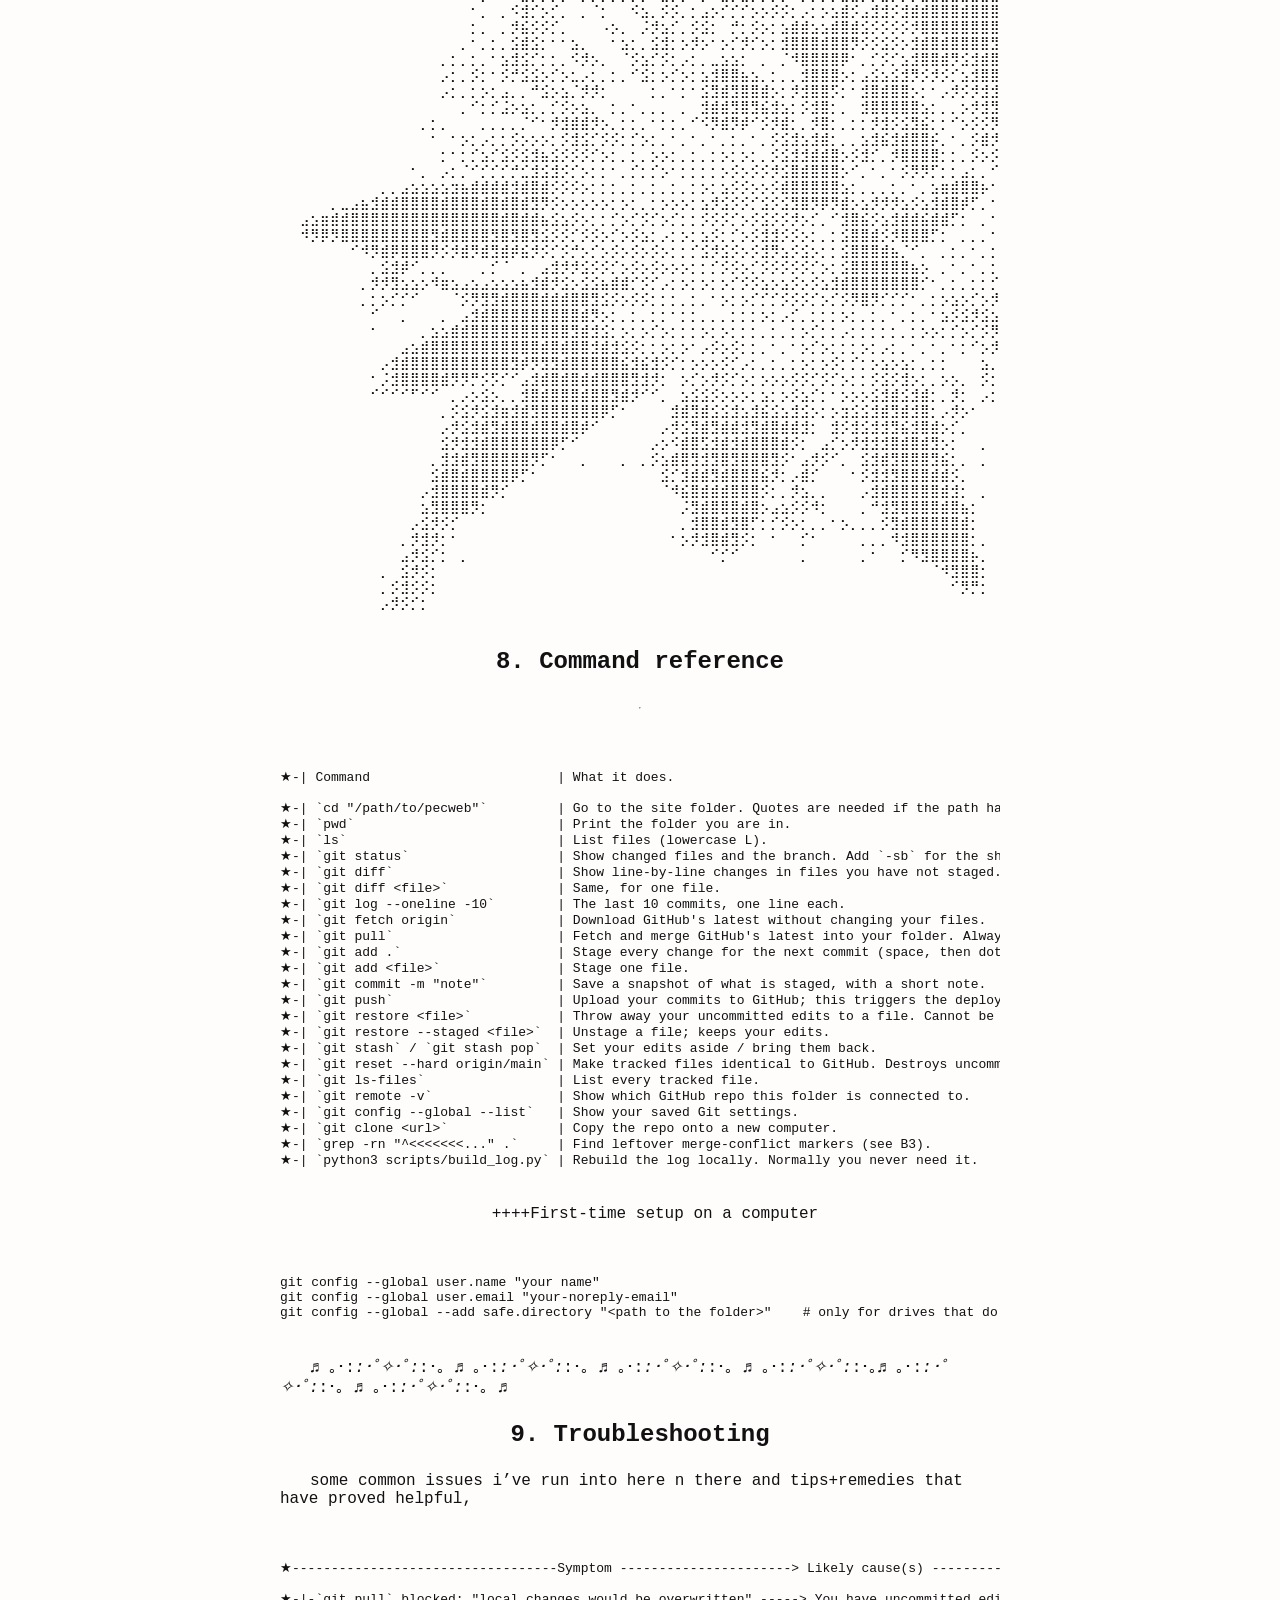
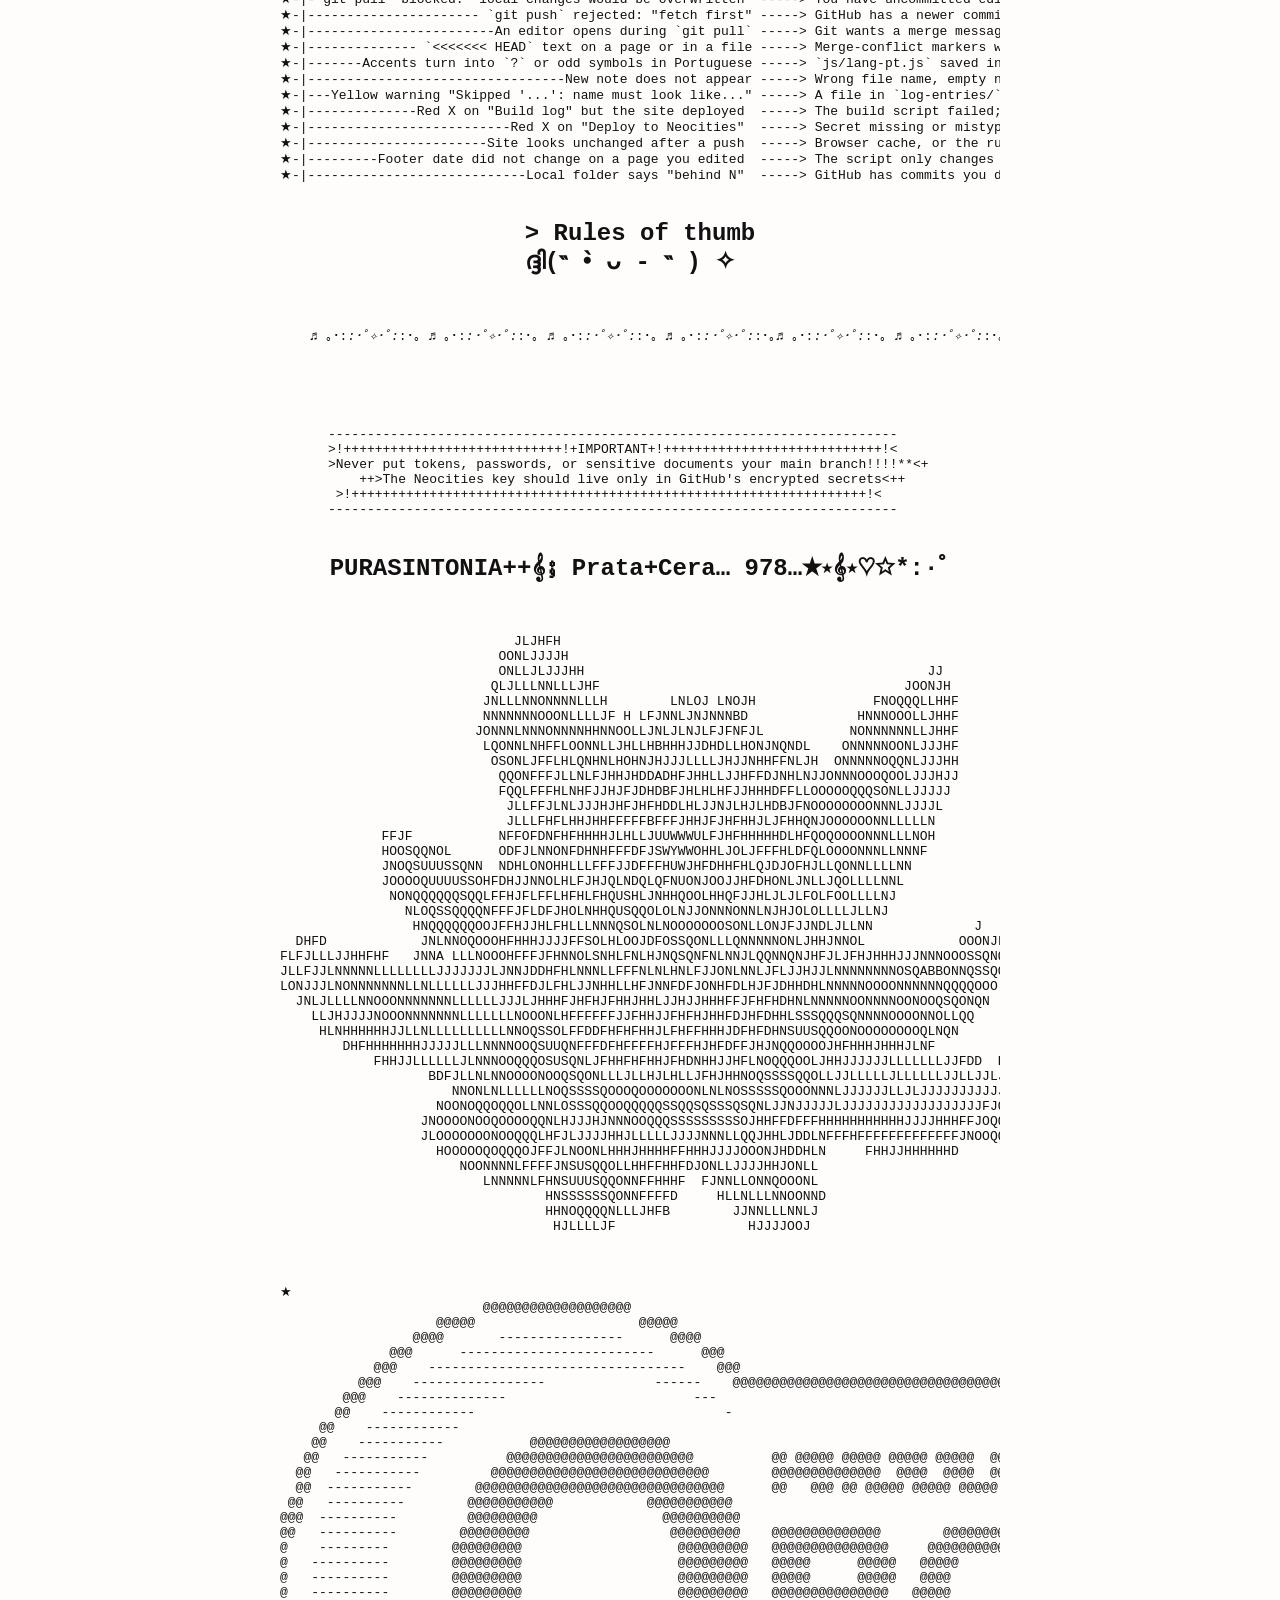
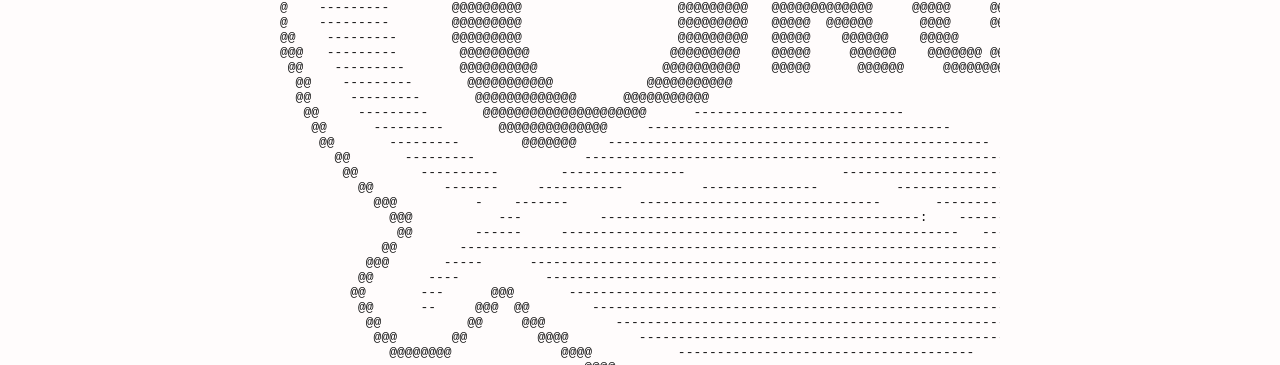
==== commit d8fd8591: "tweaked the readme, added translation to wiki" ====
--- a/README.html
+++ b/README.html
@@ -1,42 +1,39 @@
-﻿<!DOCTYPE html>
+<!DOCTYPE html>
 <html lang="en">
-
-<head>
-    <meta charset="utf-8" />
-    <meta name="viewport" content="width=device-width, initial-scale=1" />
-    <meta name="robots" content="index,follow" />
-
-    <title data-i18n="readme">★ READ ME ★</title>
-
-    <!-- Preconnect to external CDN hosts -->
-    <link rel="preconnect" href="https://s3.pub2.infomaniak.cloud" crossorigin />
-
-    <!-- External Stylesheet -->
-    <link rel="stylesheet" href="css/style.css" />
-
-    <!-- Apply saved theme/language before first paint (prevents a flash) -->
-    <script>(function(){var d=document.documentElement,t,l;try{t=localStorage.getItem("theme");l=localStorage.getItem("lang")}catch(e){}d.dataset.theme=t==="dark"?"dark":"light";if(l==="pt"){d.dataset.lang="pt";d.lang="pt-BR"}})()</script>
-
-    <!-- Favicon -->
-    <link rel="icon" type="image/webp" href="https://s3.pub2.infomaniak.cloud/object/v1/AUTH_b5666b81a83f47b18640be9b02448960/PRATA%20E%20CERA%20-%20ARQUIVO%20DE%20WEB%20UI/WEBP_FONTE/passiflora%20edulis%20sims.webp" />
-</head>
-
-  <body>
-    <script src="file:js/site.js"></script>
-	  
-<main class="portal-container">
+ <head>
+  <meta charset="utf-8"/>
+  <meta content="width=device-width, initial-scale=1" name="viewport"/>
+  <meta content="index,follow" name="robots"/>
+  <title data-i18n="readme">
+   ★ READ ME ★
+  </title>
   
-
-  <!-- Top Banner Node -->
-  <header class="portal-header">
-        <a href="./" data-mask="banner">
-          <img class="inv" src="https://s3.pub2.infomaniak.cloud/object/v1/AUTH_b5666b81a83f47b18640be9b02448960/PRATA%20E%20CERA%20-%20ARQUIVO%20DE%20WEB%20UI/WEBP_FONTE/morokuia_rama_web.webp" alt="Prata + Cera Main Portal Label" data-i18n-alt="a_portal" title="home//casa" fetchpriority="high" decoding="async" />
-        </a>
-      </header>
-	  
-      <!-- Sitemap / Tree View Card -->
-
-	
+  <!-- Preconnect to external CDN hosts -->
+  <link crossorigin="" href="https://s3.pub2.infomaniak.cloud" rel="preconnect"/>
+  
+  <!-- External Stylesheet -->
+  <link href="css/style.css" rel="stylesheet"/>
+  
+  <!-- Apply saved theme/language before first paint (prevents a flash) -->
+  <script>
+   (function(){var d=document.documentElement,t,l;try{t=localStorage.getItem("theme");l=localStorage.getItem("lang")}catch(e){}d.dataset.theme=t==="dark"?"dark":"light";if(l==="pt"){d.dataset.lang="pt";d.lang="pt-BR"}})()
+  </script>
+  
+  <!-- Favicon -->
+  <link href="https://s3.pub2.infomaniak.cloud/object/v1/AUTH_b5666b81a83f47b18640be9b02448960/PRATA%20E%20CERA%20-%20ARQUIVO%20DE%20WEB%20UI/WEBP_FONTE/passiflora%20edulis%20sims.webp" rel="icon" type="image/webp"/>
+ </head>
+ <body>
+<script src="js/site.js">
+  </script>
+  <main class="portal-container">
+  
+   <!-- Top Banner Node -->
+   <header class="portal-header">
+    <a data-mask="banner" href="./">
+     <img alt="Prata + Cera Main Portal Label" class="inv" data-i18n-alt="a_portal" decoding="async" fetchpriority="high" src="https://s3.pub2.infomaniak.cloud/object/v1/AUTH_b5666b81a83f47b18640be9b02448960/PRATA%20E%20CERA%20-%20ARQUIVO%20DE%20WEB%20UI/WEBP_FONTE/morokuia_rama_web.webp" title="home//casa"/>
+    </a>
+   </header>	 
+     <!-- Sitemap / Tree View Card -->	
 <h1 id="꒰১workflow-reference໒꒱---read-me">꒰১WORKFLOW REFERENCE໒꒱ <br>
 - “READ ME!”</h1>
 <h4 id="★written-19.10.2026★-current-flow-as-of-last-commit-to-this-md.✦-݁˖">~★Written 19.10.2026★~~ <br>
@@ -100,35 +97,35 @@
 </code></pre>
 <p>♪ ｡･:<em>:･ﾟ✧･ﾟ:</em>:･｡ ♪ ｡･:<em>:･ﾟ✧･ﾟ:</em>:･｡ ♪ ｡･:<em>:･ﾟ✧･ﾟ:</em>:･｡ ♪ ｡･:<em>:･ﾟ✧･ﾟ:</em>:･｡ ♪ ｡･:<em>:･ﾟ✧･ﾟ:</em>:･｡ ♪ ｡･:<em>:･ﾟ✧･ﾟ:</em>:･｡ ♪<br><br>
 This sheet explains<br>
-*how the <a href="https://github.com/sixaelsixaelsixael/prataecera" target="_blank" rel="noopener noreferrer">repo</a>, <a href="https://sixaelsixaelsixael.github.io/prataecera/" target="_blank" rel="noopener noreferrer">GitHub Pages</a>, <a href="https://neocities.org/site/prataecera" target="_blank" rel="noopener noreferrer">Neocities</a></a> &amp;<br>
+*how the <a href="https://github.com/sixaelsixaelsixael/prataecera" target="_blank" rel="noopener noreferrer">repo</a>, <a href="https://sixaelsixaelsixael.github.io/prataecera/" target="_blank" rel="noopener noreferrer">GitHub Pages</a>, <a href="https://neocities.org/site/prataecera" target="_blank" rel="noopener noreferrer">Neocities</a> &amp;<br>
 the local <code>pecweb</code> folder fit together,<br>
 *what each script does,<br>
 *what to do for each way of making a change.<br>
 *basic troubleshooting + git commands</p><br>
 	  
-<p><code>+++If u want to jump straight in,''++++</code></p>
-<blockquote>
-<p>Sections (## 4. + ## 5.)<br>
-cover the 2 main routes we use⋆.☽˚~`,</p>
-</blockquote>
-<blockquote>
-<p>Sections (## 8. + ## 9.)<br>
+<code>+++If u want to jump straight in,''++++</code>
+<blockquote>
+Sections (## 4. + ## 5.)<br>
+cover the 2 main routes we use⋆.☽˚~`,
+</blockquote>
+<blockquote>
+Sections (## 8. + ## 9.)<br>
 +first time set up<br>
 +frequently used commands<br>
-+troublshooting tips/remedies.,</p><br>
++troublshooting tips/remedies.,<br>
 </blockquote>
 <p>♬ ｡･:<em>:･ﾟ✧･ﾟ:</em>:･｡ ♬ ｡･:<em>:･ﾟ✧･ﾟ:</em>:･｡ ♬ ｡･:<em>:･ﾟ✧･ﾟ:</em>:･｡ ♬ ｡･:<em>:･ﾟ✧･ﾟ:</em>:･｡♬ ｡･:<em>:･ﾟ✧･ﾟ:</em>:･｡ ♬ ｡･:<em>:･ﾟ✧･ﾟ:</em>:･｡ ♬</p>
 <h2 id="where-things-stand-right-now">0. Where things stand right now</h2><br>
 <ul>
 <li>The <strong>GitHub <a href="https://github.com/sixaelsixaelsixael/prataecera" target="_blank" rel="noopener noreferrer">repo</a> (<code>main</code>) is the main version.</strong><br>
-<a href="https://neocities.org/site/prataecera" target="_blank" rel="noopener noreferrer">Neocities</a> serves as it’s mirror domain,<br>
+<a href="https://neocities.org/site/prataecera" target="_blank" rel="noopener noreferrer">Neocities</a> serves as it’s mirror ,<br>
 therefore the two are always synonymous.</li>
 </ul>
 <ul>
 <li>**local/ <code>pecweb</code> is the phsyical SSD root source, which also mirrors.</li>
 <li>Nothing flows from <a href="https://neocities.org/site/prataecera" target="_blank" rel="noopener noreferrer">Neocities</a> back to the <a href="https://github.com/sixaelsixaelsixael/prataecera" target="_blank" rel="noopener noreferrer">repo</a>. <a href="https://neocities.org/site/prataecera" target="_blank" rel="noopener noreferrer">Neocities</a> is an output, not a source.</li>
 </ul>
-<p>Keep in mind:</p>
+Keep in mind:
 <blockquote>
 <p><a href="https://sixaelsixaelsixael.github.io/prataecera/" target="_blank" rel="noopener noreferrer">GitHub</a> <code>main</code> is the master copy. Your PC holds a working copy you edit and push.<br>
 <a href="https://neocities.org/site/prataecera" target="_blank" rel="noopener noreferrer">Neocities</a> and <a href="https://sixaelsixaelsixael.github.io/prataecera/" target="_blank" rel="noopener noreferrer">GitHub Pages</a> are published copies.</p>
@@ -164,7 +161,7 @@
 </code></pre>
 <blockquote>
 <p>All arrows point one way.<br>
-The only arrow that flows to the repo is the bot’s commit in step 2, that pushes to the<a href="https://github.com/sixaelsixaelsixael/prataecera" target="_blank" rel="noopener noreferrer">GitHub repo</a> (main branch)<br>
+The only arrow that flows to the repo is the bot’s commit in step 2, that pushes to the <a href="https://github.com/sixaelsixaelsixael/prataecera" target="_blank" rel="noopener noreferrer">GitHub repo</a> (main branch)
 from ur local directory, and not <em>into</em> the local directory (see section 4).</p><br>
 	
 </blockquote>
@@ -179,7 +176,7 @@
 ★-| `scripts/build_log.py`                       | inside the workflow (Python 3) | step 1 of the workflow                           | Rebuilds the log from `log-entries/`.                     
 ★-| `js/site.js`, `js/lang-pt.js`, `js/hit.js`   | the visitor's browser          | page load                                        | Theme and language buttons, Portuguese text, click areas. Not part of any pipeline.
 </code ></pre>
-<h3 id="what-the-workflow-does-step-by-step">What the workflow does, step by step</h3>
+<h3 id="what-the-workflow-does-step-by-step">What the workflow yml script does, step by step</h3>
 <ol>
 <li><strong>Checkout.</strong> Gets the <a href="https://github.com/sixaelsixaelsixael/prataecera" target="_blank" rel="noopener noreferrer">repo's</a> files.</li>
 <li><strong>Build log</strong> (<code>python3 scripts/build_log.py</code>, marked <code>continue-on-error</code>).
@@ -189,21 +186,16 @@
 <li>Rewrites what sits between <code>/* LOG:START */</code> and <code>/* LOG:END */</code> in <code>js/lang-pt.js</code>.</li>
 <li>sets the footer “Last updated” date on every page to today (Belo Horizonte time) <strong>Only if the log changed,</strong></li>
 <li>Running it twice changes nothing the second time.</li>
-<li>If it fails, the error shows as red under Annotations and the deploy still happens.</li>
+<li>If the log build fails, the error shows in red under Annotations but the deploy still happens.</li>
 </ul>
 </li>
-<li><strong>Commit rebuilt files.</strong> Stages <code>*.html</code> and <code>js/lang-pt.js</code>. If anything changed, it<br>
-commits as <code>github-actions[bot]</code> with the message <code>Rebuild log from log-entries [skip ci]</code>,<br>
-runs <code>git pull --rebase</code>, and pushes to <code>main</code>. A commit made this way does not start<br>
-another run, which is why the deploy happens in the same run.</li>
-<li><strong>Collect site files</strong> into a temporary <code>dist/</code> folder: <code>index.html</code>, <code>sitemap.html</code>,<br>
-<code>wiki.html</code>, <code>README.html</code>, <code>css/style.css</code>, <code>js/site.js</code>, <code>js/hit.js</code>, <code>js/lang-pt.js</code>, <code>sonoro/</code>,<br>
+<li><strong>Commit rebuilt files.</strong> Stages <code>*.html</code> and <code>js/lang-pt.js</code>. If anything changed, it commits as <code>github-actions[bot]</code> with the message <code>Rebuild log from log-entries [skip ci]</code>, runs <code>git pull --rebase</code>, and pushes to <code>main</code>. A commit made this way does not start another run, which is why the deploy happens in the same run.</li>
+<li><strong>Collect site files</strong> - here is where we list all the files/folders we want the script to deploy. Files are copied into a temporary <code>dist/</code> folder:<br><code>index.html</code>, <code>sitemap.html</code>,<code>wiki.html</code>, <code>README.html</code>, <code>css/style.css</code>, <code>js/site.js</code>, <code>js/hit.js</code>, <code>js/lang-pt.js</code>, <code>sonoro/</code>,
 <code>masks/</code>, and <code>robots.txt</code> if it exists.</li>
 <li><strong>Deploy to <a href="https://neocities.org/site/prataecera" target="_blank" rel="noopener noreferrer">Neocities</a></strong> with the stored secret <code>NEOCITIES_API_TOKEN</code>, <code>cleanup: false</code>.</li><br>
 </ol>
 <h3 id="what-is-not-deployed-to-neocities">What is not deployed to <a href="https://neocities.org/site/prataecera" target="_blank" rel="noopener noreferrer">Neocities</a></h3>
-<p><code>scripts/</code>, <code>log-entries/</code>, <code>.github/</code>, <code>.gitignore</code>, <code>list of git commands.txt</code>,<br>
-<code>images/</code>, and the unused Bootstrap files.</p><br>
+<code>scripts/</code>, <code>log-entries/</code>, <code>.github/</code>, <code>.gitignore</code>, <code>list of git commands.txt</code>,<code>images/</code>, and the unused Bootstrap files.<br>
 	  
 <h3 id="the-note-format-for-log-entries">The note format (for <code>log-entries/</code>)</h3>
 <p>File name: <code>YYYY-MM-DD-short-slug.txt</code> (or <code>.md</code>), for example <code>2026-10-19-first-note.txt</code>.</p>
@@ -216,7 +208,7 @@
 <p>Outro paragrafo em portugues.</p>
 <ul>
 <li>The Portuguese part is optional. Anything missing stays in English.</li>
-<li>A file whose name does not look like <code>YYYY-MM-DD-slug.md/.txt</code> is skipped with a yellow<br>
+<li>A file whose name does not look like <code>YYYY-MM-DD-slug.md/.txt</code> is skipped with a yellow
 warning (this includes <code>.gitkeep.txt</code>).</li>
 </ul>
 <blockquote>
@@ -320,7 +312,7 @@
 <h2 id="route-a---commit-directly-on-github-website-or-phone">4. Route A - commit directly on GitHub (website or phone)</h2>
 <h3 id="a1.-add-edit-or-delete-a-log-note">A1. Add, edit or delete a log note</h3>
 <ol>
-<li>On the <a href="https://github.com/sixaelsixaelsixael/prataecera" target="_blank" rel="noopener noreferrer">repo</a>  page open <code>log-entries/</code> (type <code>log-entries/</code> in the file name when creating<br>
+<li>On the <a href="https://github.com/sixaelsixaelsixael/prataecera" target="_blank" rel="noopener noreferrer">repo</a>  page open <code>log-entries/</code> (type <code>log-entries/</code> in the file name when creating
 a file if the folder is gone; GitHub creates it).</li>
 <li>Create a new file named like <code>2026-10-19-my-note.txt</code>, or open an existing one.</li>
 <li>Write the note in the format above.</li>
@@ -329,7 +321,7 @@
 <p>What happens next, in about a minute:</p>
 <ol>
 <li>The workflow starts.</li>
-<li>The build script rewrites the log in <code>sitemap.html</code> and <code>js/lang-pt.js</code>, and sets every<br>
+<li>The build script rewrites the log in <code>sitemap.html</code> and <code>js/lang-pt.js</code>, and sets every
 page’s footer date.</li>
 <li>The bot commits those files back to <code>main</code>.</li>
 <li>The site files are uploaded to <a href="https://neocities.org/site/prataecera" target="_blank" rel="noopener noreferrer">Neocities</a>.</li>
@@ -337,10 +329,9 @@
 </ol>
 <p>To delete an entry, delete the note file and commit. The log rebuilds without it.</p>
 <h3 id="a2.-edit-any-other-file-on-github">A2. Edit any other file on GitHub</h3>
-<p>Open the file, change it, commit to <code>main</code>. The workflow script runs the build<br>
-step finds nothing to change; the deploy uploads the changed files.<br>
-Footer dates do <strong>not</strong> change by themselves for ordinary page edits - edit the date in the<br>
-footer in the same commit.</p>
+<p>Open the file, change it, commit to <code>main</code>.&nbsp;</p>
+<p>The workflow script runs the build step finds nothing to change; the deploy uploads the changed files.</p>
+<p>Footer dates do <strong>not</strong> change by themselves for ordinary page edits - make sure 2 edit the date in the footer in the same commit.</p>
 <h3 id="after-any-route-a-commit">After any Route A commit</h3>
 <ul>
 <li><strong>Your local folder is now behind GitHub.</strong> The bot adds a commit too.</li>
@@ -369,7 +360,7 @@
 <li>GitHub receives the commit and starts the workflow.</li>
 <li>The build step runs. If you did not touch <code>log-entries/</code>, it changes nothing.</li>
 <li>The deploy uploads your changed files to Neocities. GitHub Pages republishes.</li>
-<li>If the build did change something (you added a note), the bot makes a new commit on<br>
+<li>If the build did change something (you added a note), the bot makes a new commit on
 GitHub. <strong>Your local folder is behind again; <code>git pull</code> before your next edit.</strong></li>
 </ol>
 <h3 id="b3.-git-pull-refuses-your-local-changes-would-be-overwritten">B3. <code>git pull</code> refuses: “Your local changes would be overwritten”</h3>
@@ -391,14 +382,11 @@
         git diff &lt;file&gt;                 (read the changes)
         or:  git stash  -&gt;  git pull  -&gt;  git stash pop
 </code ></pre>
-<p>A conflict looks like <code>&lt;&lt;&lt;&lt;&lt;&lt;&lt; HEAD</code> … <code>=======</code> … <code>&gt;&gt;&gt;&gt;&gt;&gt;&gt;</code> inside a file.<br>
-Open the file,<br>
-keep the version you want, delete the three marker lines,<br>
-then <code>git add .</code> and <code>git commit</code>.</p>
+<p>A conflict looks like <code>&lt;&lt;&lt;&lt;&lt;&lt;&lt; HEAD … ======= …&gt;&gt;&gt;&gt;&gt;&gt;&gt;</code> inside a file.<br>
+Open the file,keep the version you want, delete the three marker lines,then <code>git add .</code> and <code>git commit</code>.</p>
 <h3 id="b4.-git-push-is-rejected-fetch-first--remote-contains-work-you-do-not-have">B4. <code>git push</code> is rejected (“fetch first” / “remote contains work you do not have”)</h3>
 <p>GitHub has a newer commit than you (often the bot’s).<br>
-Run <code>git pull</code>, then <code>git push</code> again.<br>
-If an editor window opens asking for a merge message, save and close it.</p>
+Run <code>git pull</code>, then <code>git push</code> again. If an editor window opens asking for a merge message, save and close it.</p>
 <h3 id="b5.-notes-from-git-bash-batch">B5. Notes from Git Bash (batch)</h3>
 <p>Save your note files into <code>log-entries/</code> with the right names, then:</p>
 <pre><code>git pull
@@ -407,19 +395,15 @@
 git commit -m "notes"
 git push
 </code></pre>
-<p>All the notes in that commit publish together; the log is rebuilt once. You do not need to run<br>
-<code>build_log.py</code> yourself.</p>
+<p>All the notes in that commit publish together; the log is rebuilt once. You do not need to run <code>build_log.py</code> yourself.</p>
 <h3 id="local-only-habits">Local-only habits</h3>
 <ul>
-<li>Edit <code>js/lang-pt.js</code> only in an editor set to <strong>UTF-8 without BOM</strong>. Saving it as ANSI turns<br>
-the symbols into <code>?</code> and breaks the Portuguese text.</li>
+<li>Edit <code>js/lang-pt.js</code> only in an editor set to <strong>UTF-8 without BOM</strong>. Saving it as ANSI turns the symbols into <code>?</code> and breaks the Portuguese text.</li>
 <li>If you run <code>python3 scripts/build_log.py</code> locally to test, it edits <code>sitemap.html</code>,<br>
-<code>js/lang-pt.js</code> and footer dates. The bot will make the same edits on GitHub, so do not<br>
-commit local build results unless you mean to.</li>
+<code>js/lang-pt.js</code> and footer dates. The bot will make the same edits on GitHub, so do not commit local build results unless you mean to.</li>
 </ul>
 <h2 id="route-c---edit-directly-on-neocities">6. Route C - edit directly on Neocities</h2>
-<p><strong>There is no pipeline from Neocities back to GitHub.</strong> None has been written. Anything you<br>
-change in the Neocities dashboard or upload there exists only on Neocities.</p>
+<p><strong>There is no pipeline from Neocities back to GitHub.</strong><br>None has been written. Anything changed + uploaded to the Neocities dashboard exists only on Neocities.</p>
 <p>What can happen to a hand edit on Neocities :</p>
 <pre class="scroll-container"><code class="scroll-container">
 ★-| What you did on Neocities                    | What happens at the next deploy 
@@ -676,14 +660,14 @@
                                                         @@@@@@@@@@@@@@@@@@@@@@@@@@@@                                                                                                           
 ★
 
- </code> </pre> </section> </main>     
+ </code> </pre> </main>     
 	  
 <!-- Global Footer -->
     <footer class="custom-footer">
       <p class="footer-meta">~ <span data-i18n="upd">Last updated</span> 03.11.2026 ~</p>
       <p class="footer-brand">𝄞⨾ Prata+Cera… 978..★⋆𝄞⋆♡☆*:·ﾟ</p>
-    </footer> 
-  </body>
+ </footer> 
+</body>
 
 
 </html>
